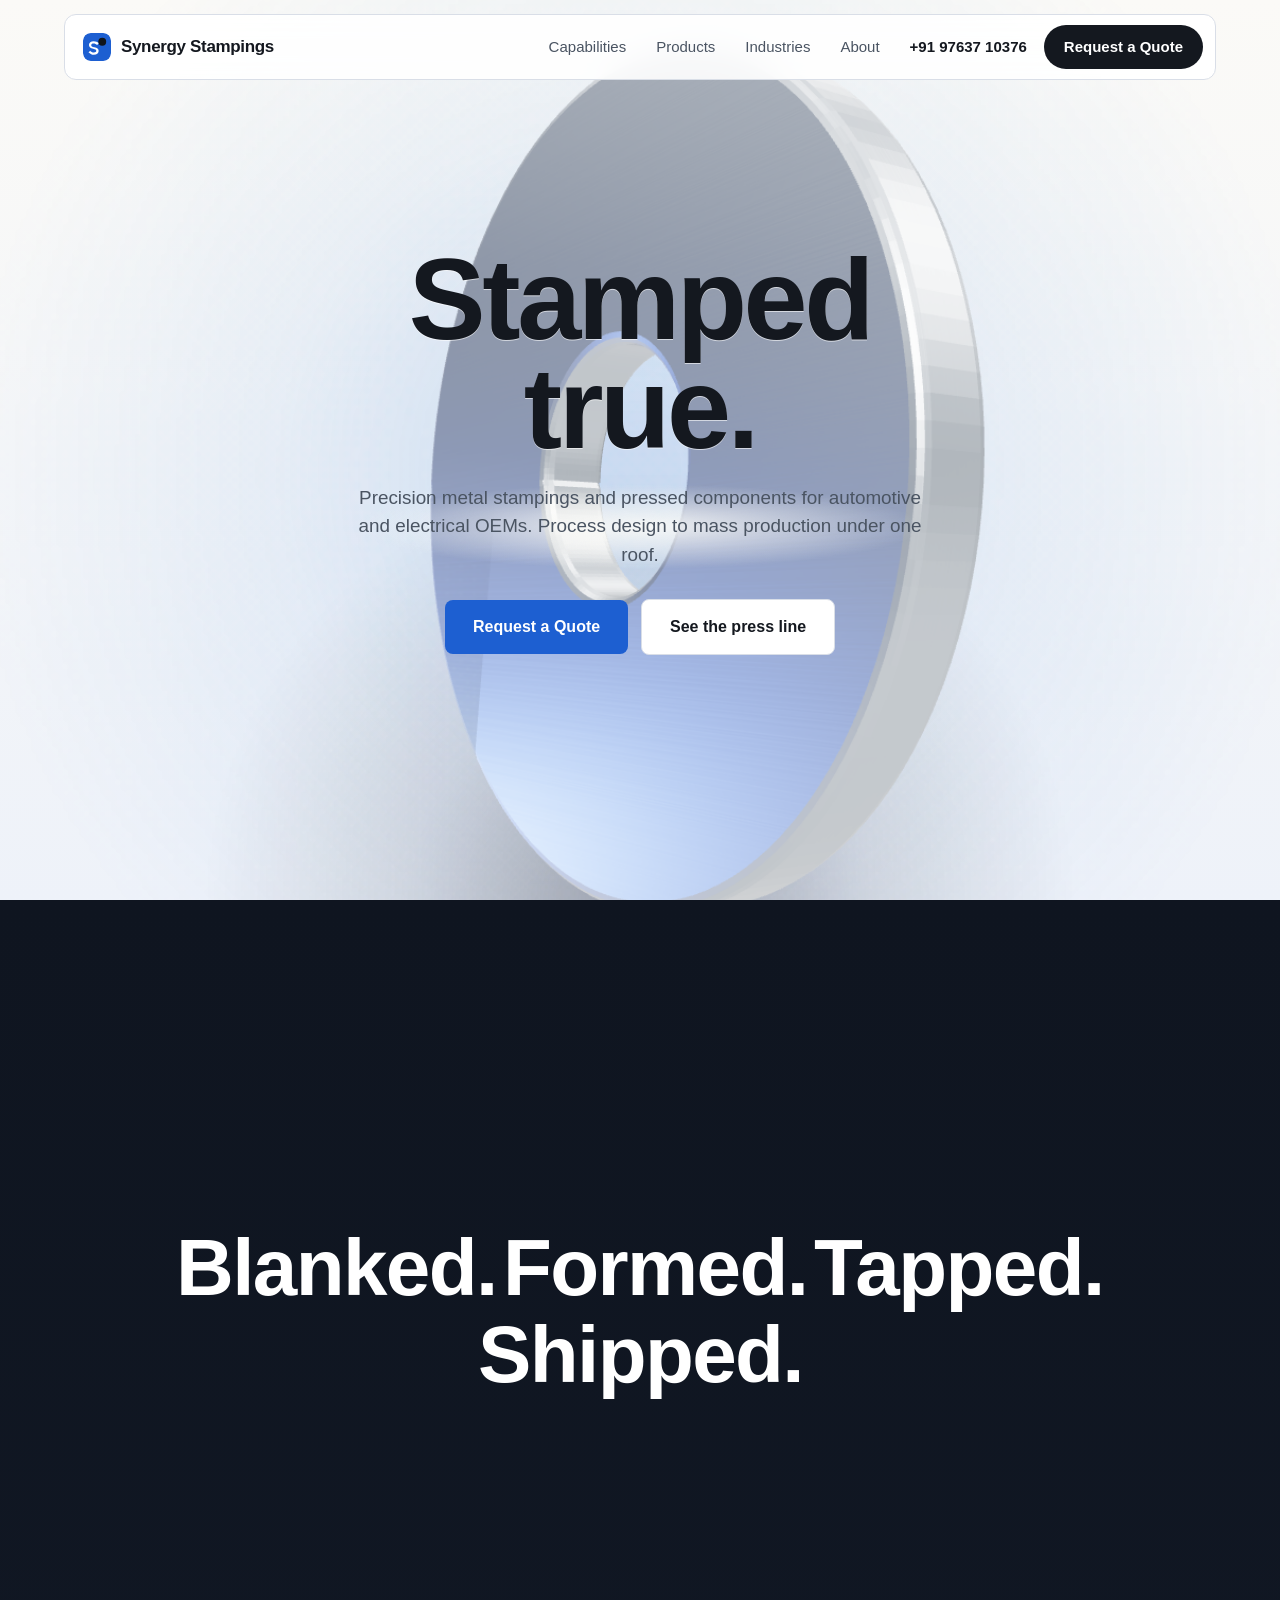
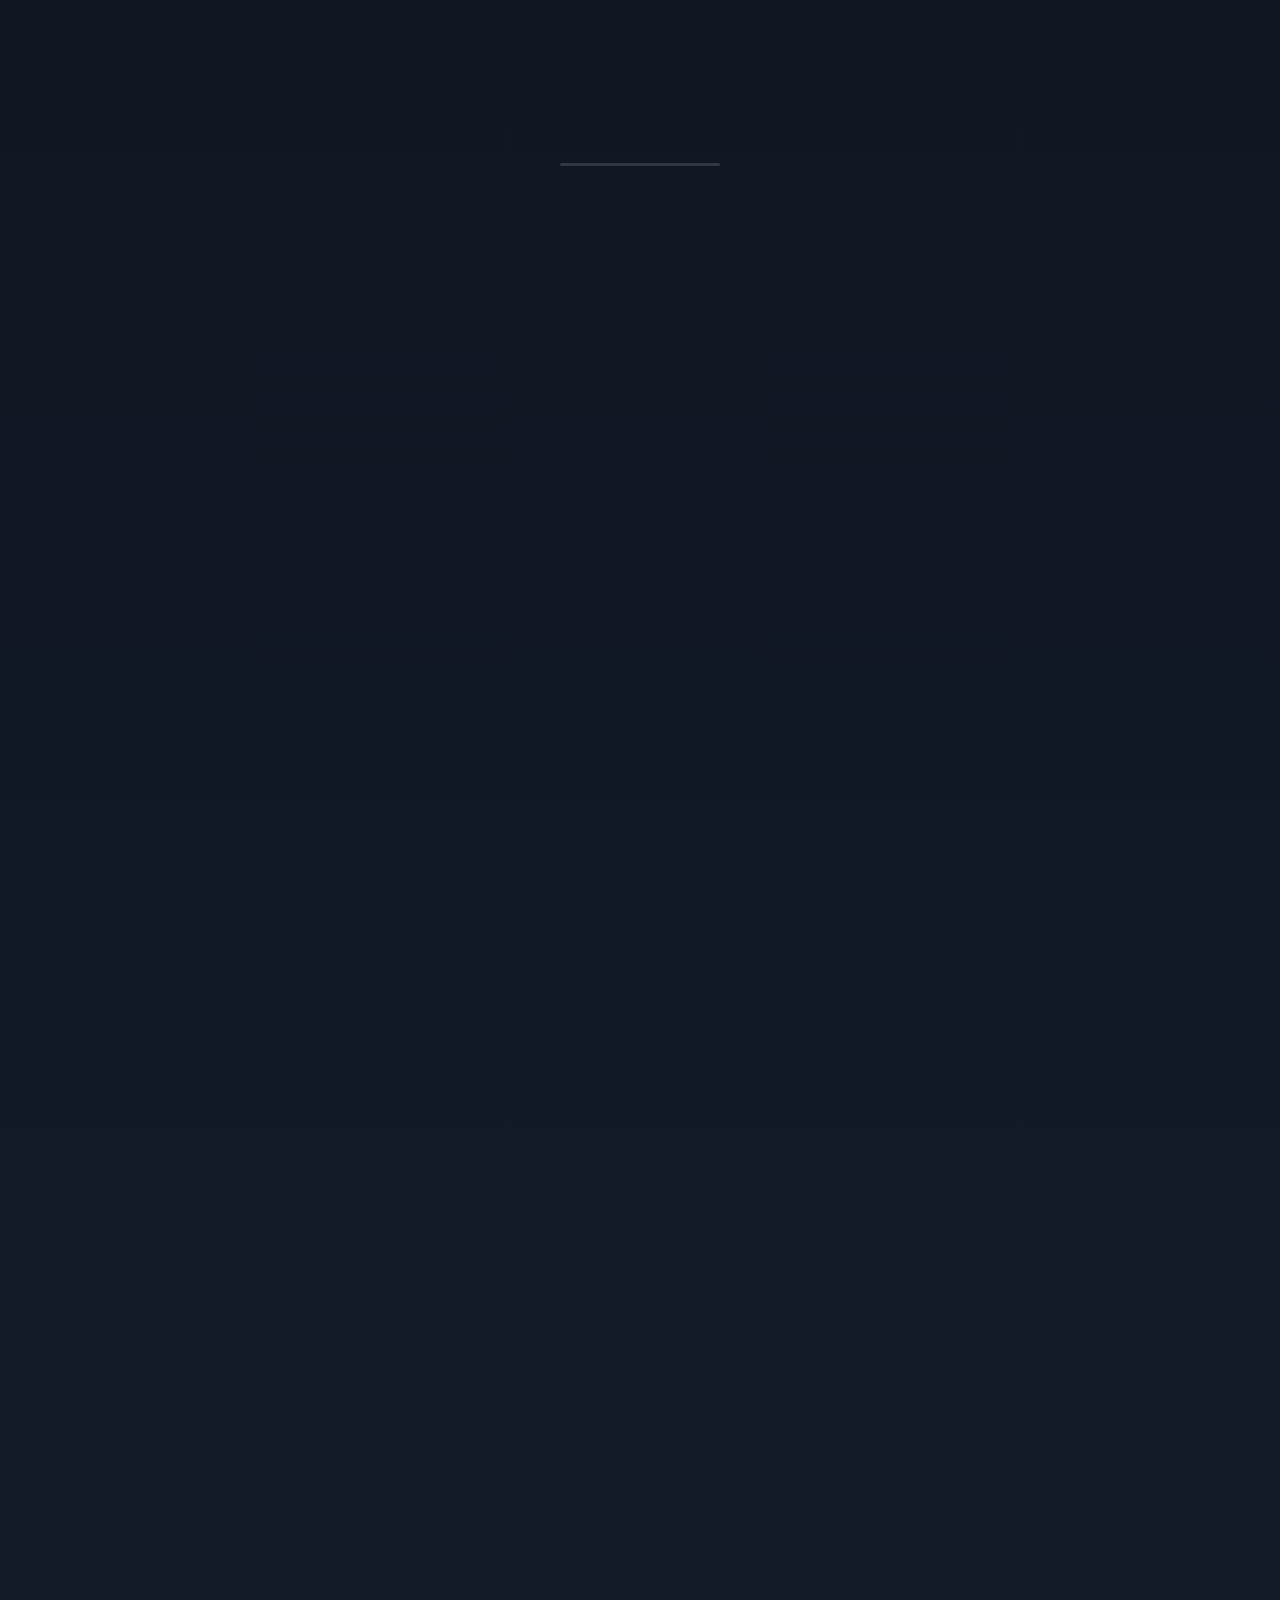
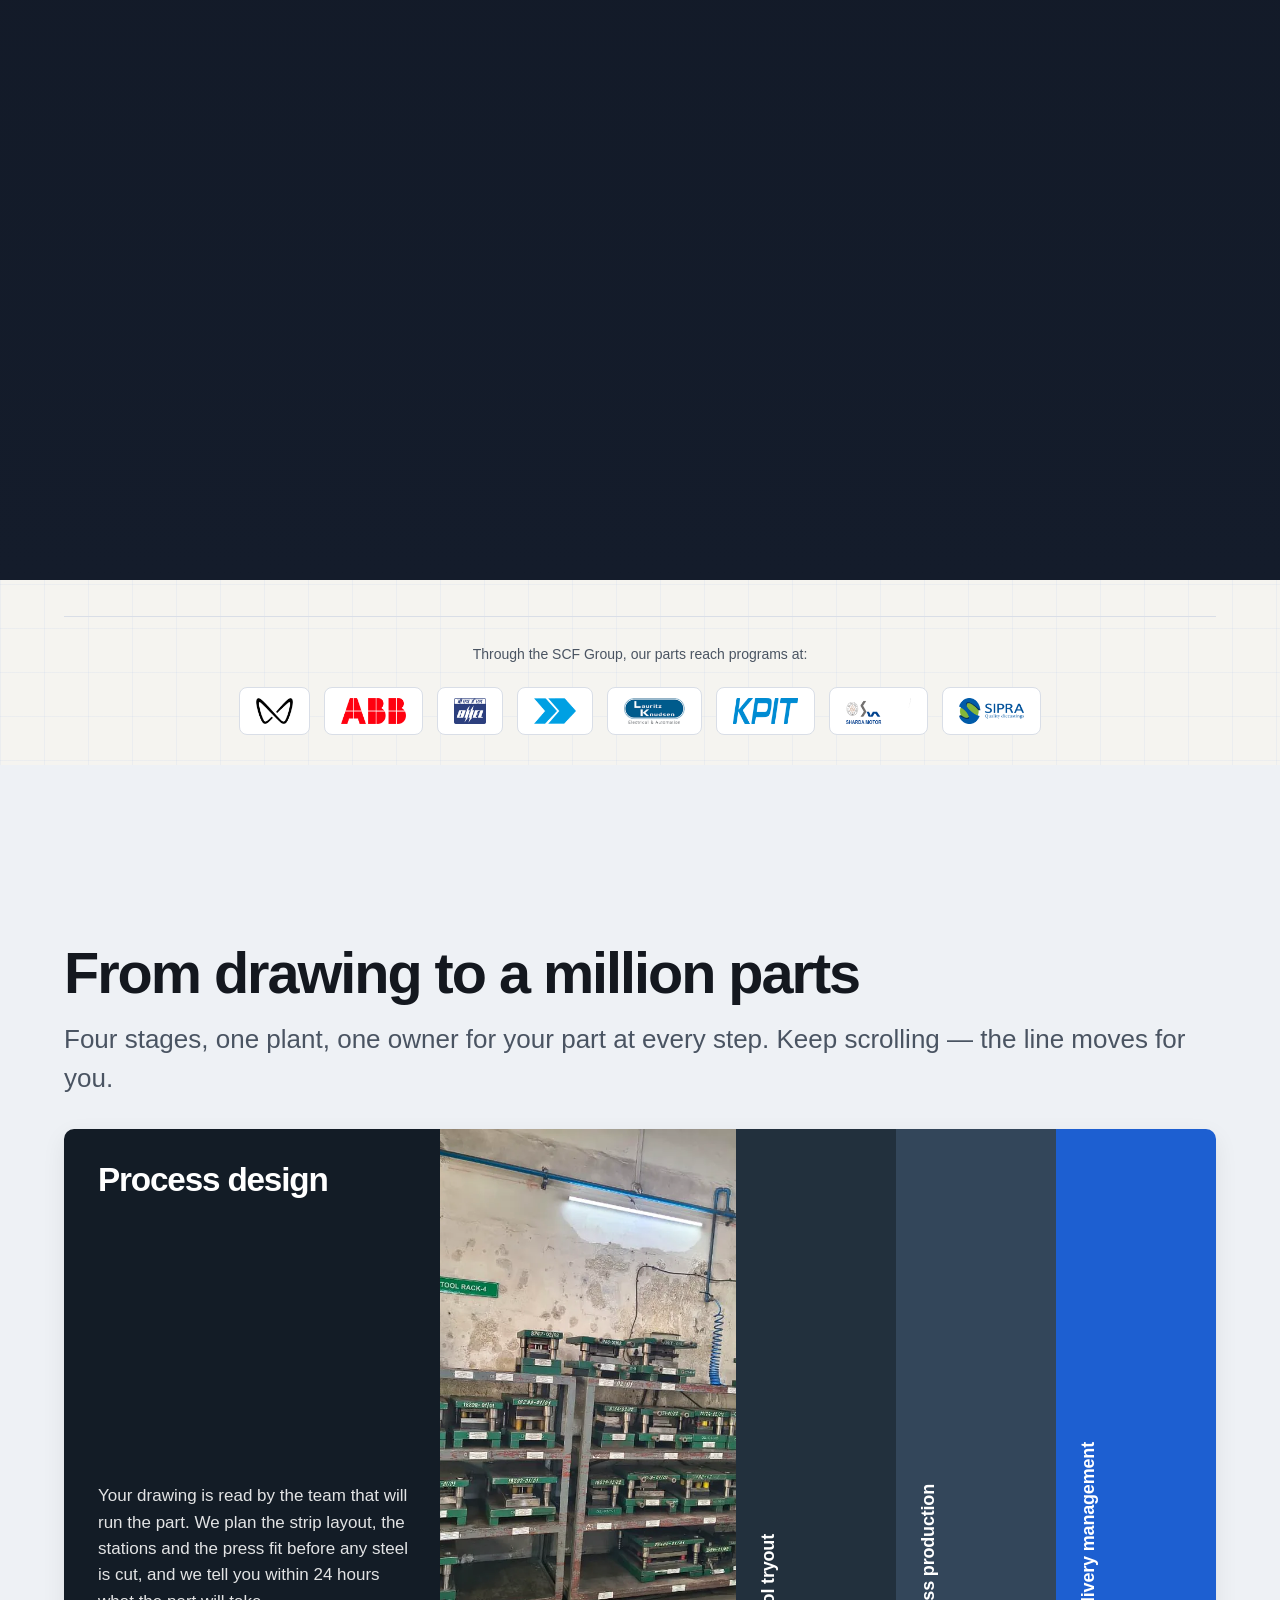
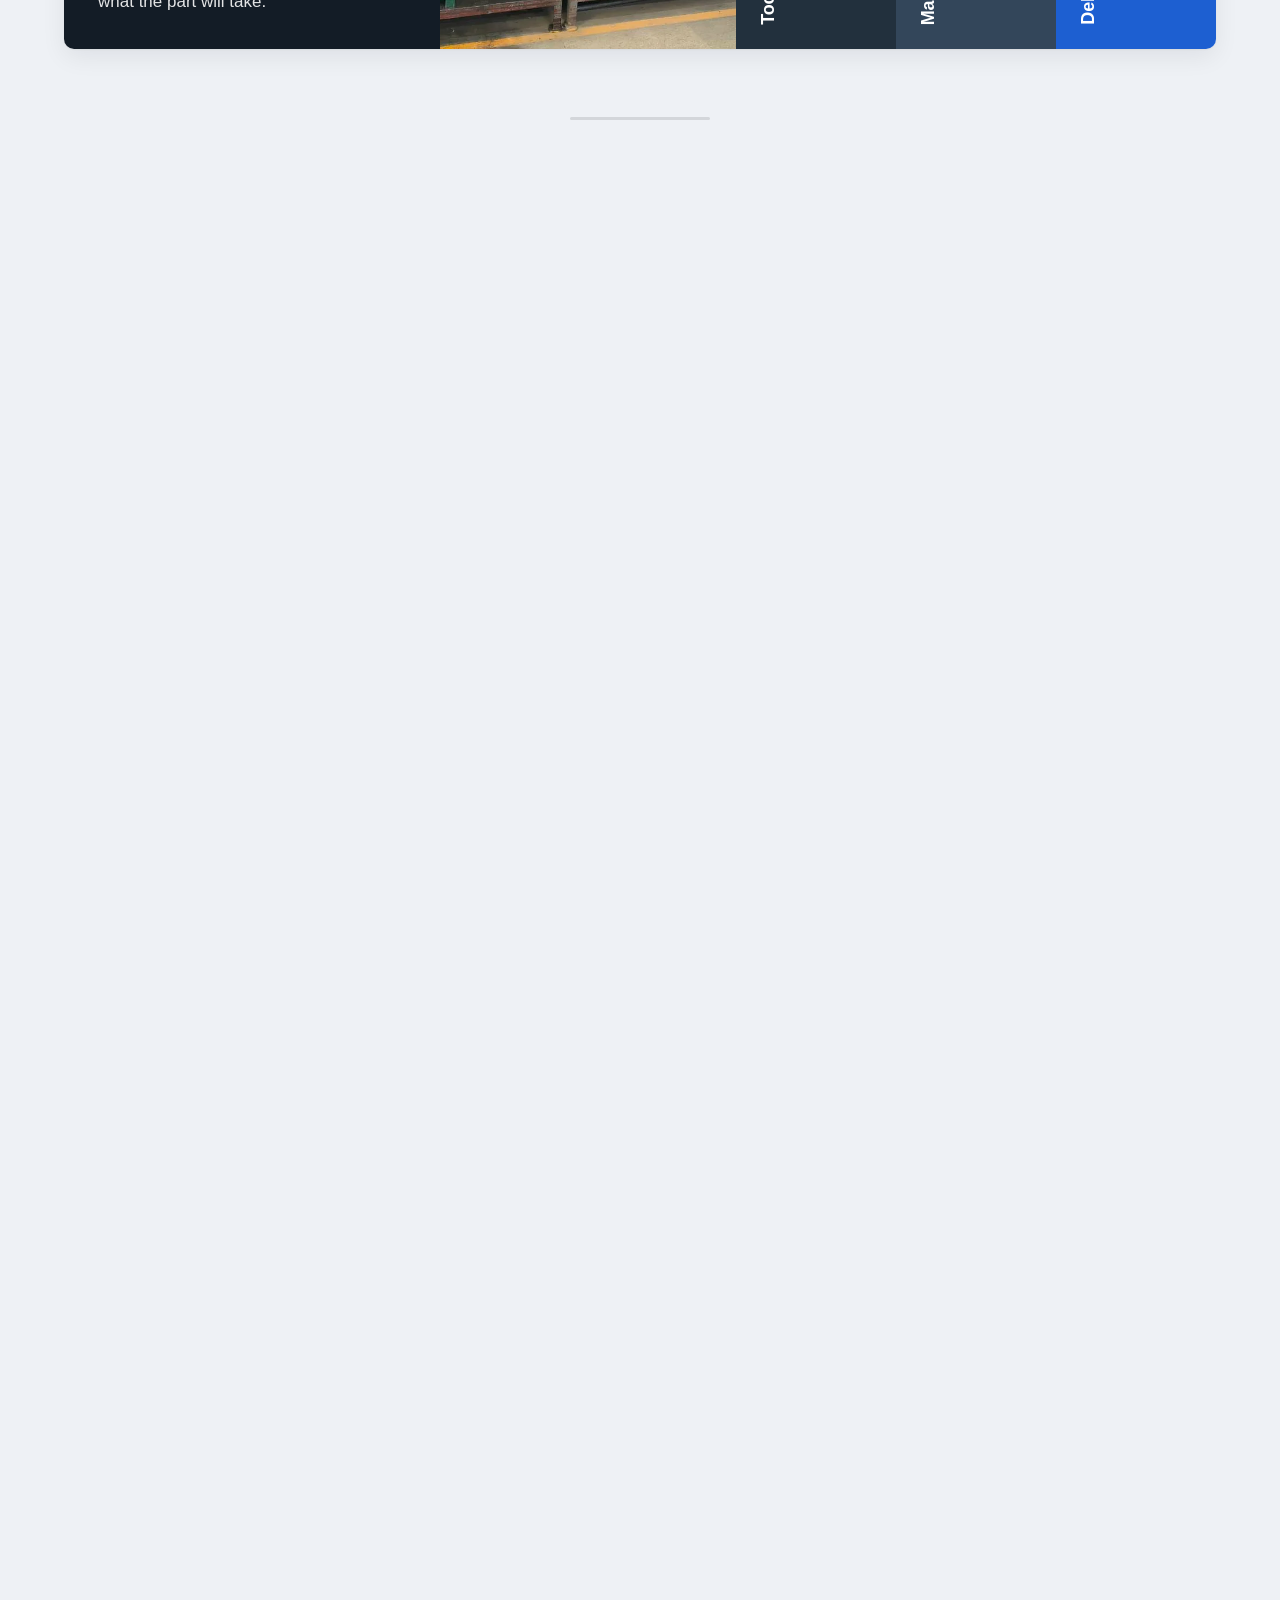
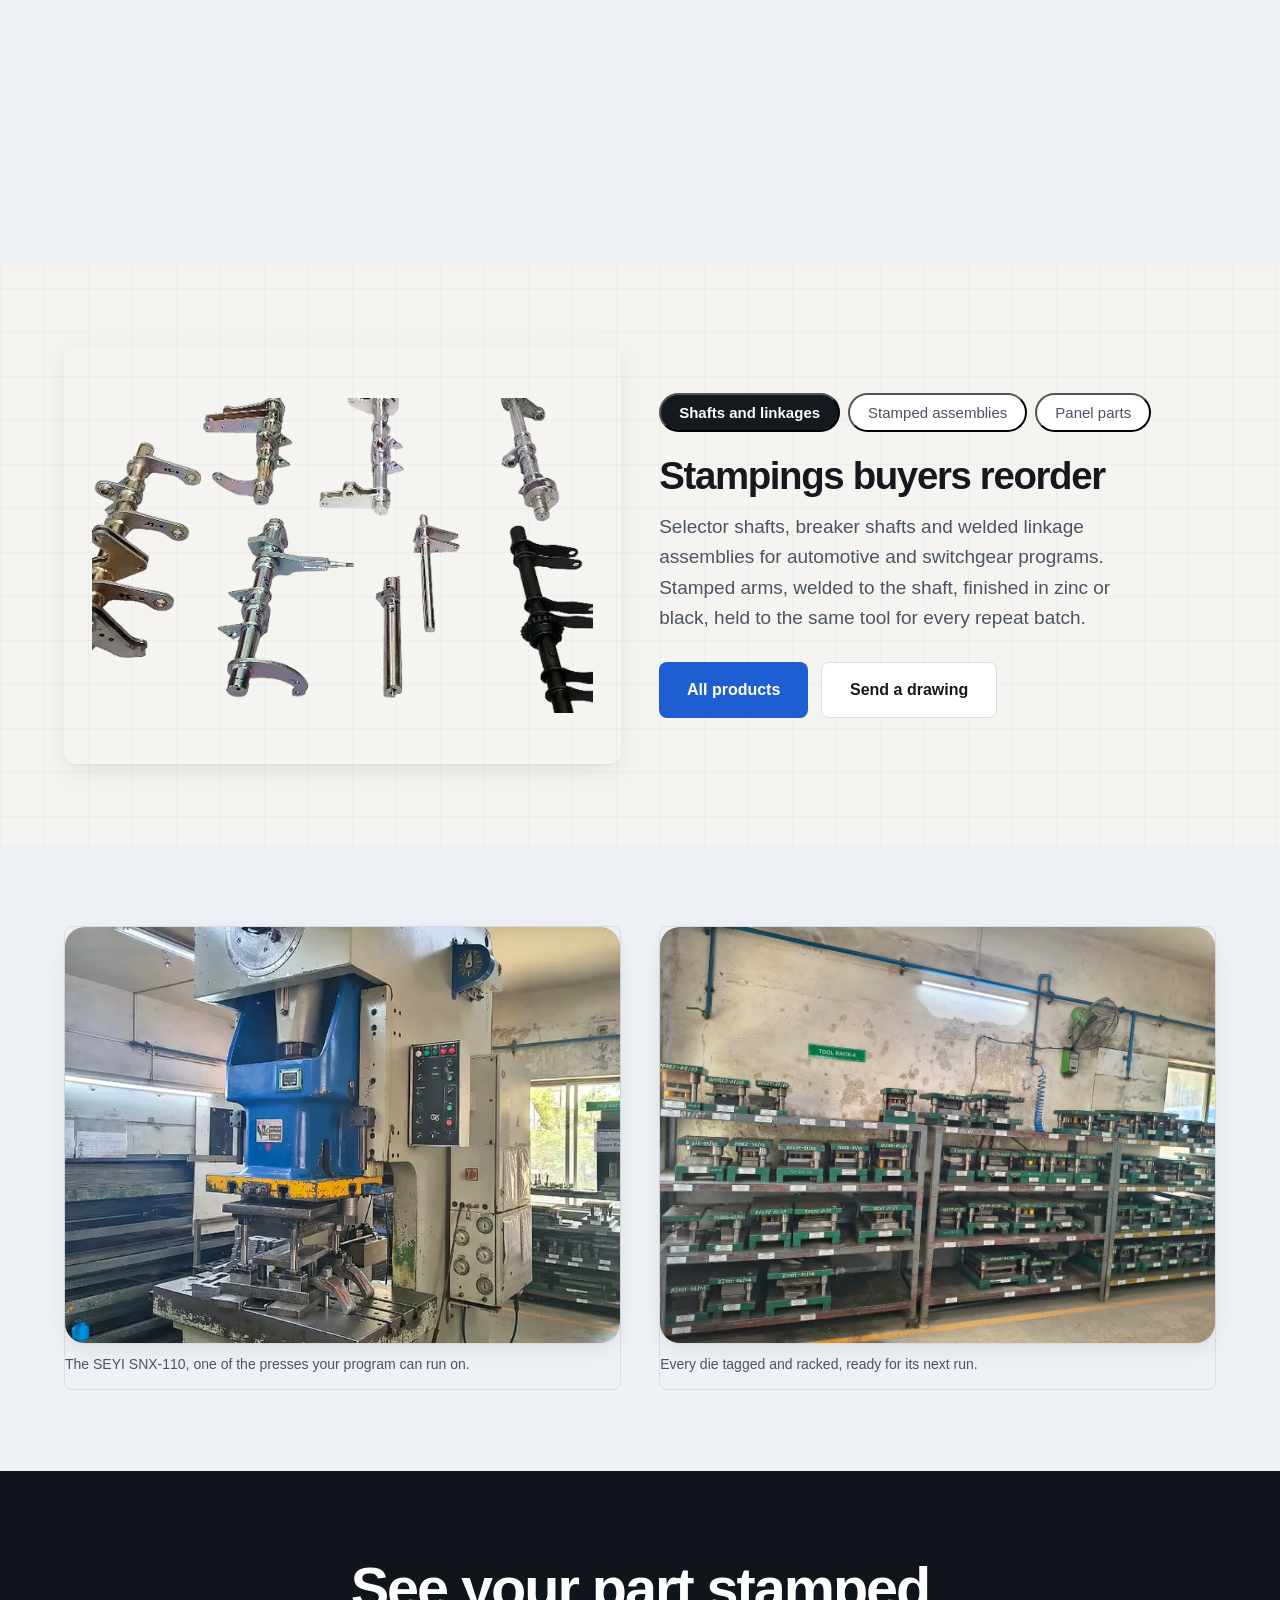
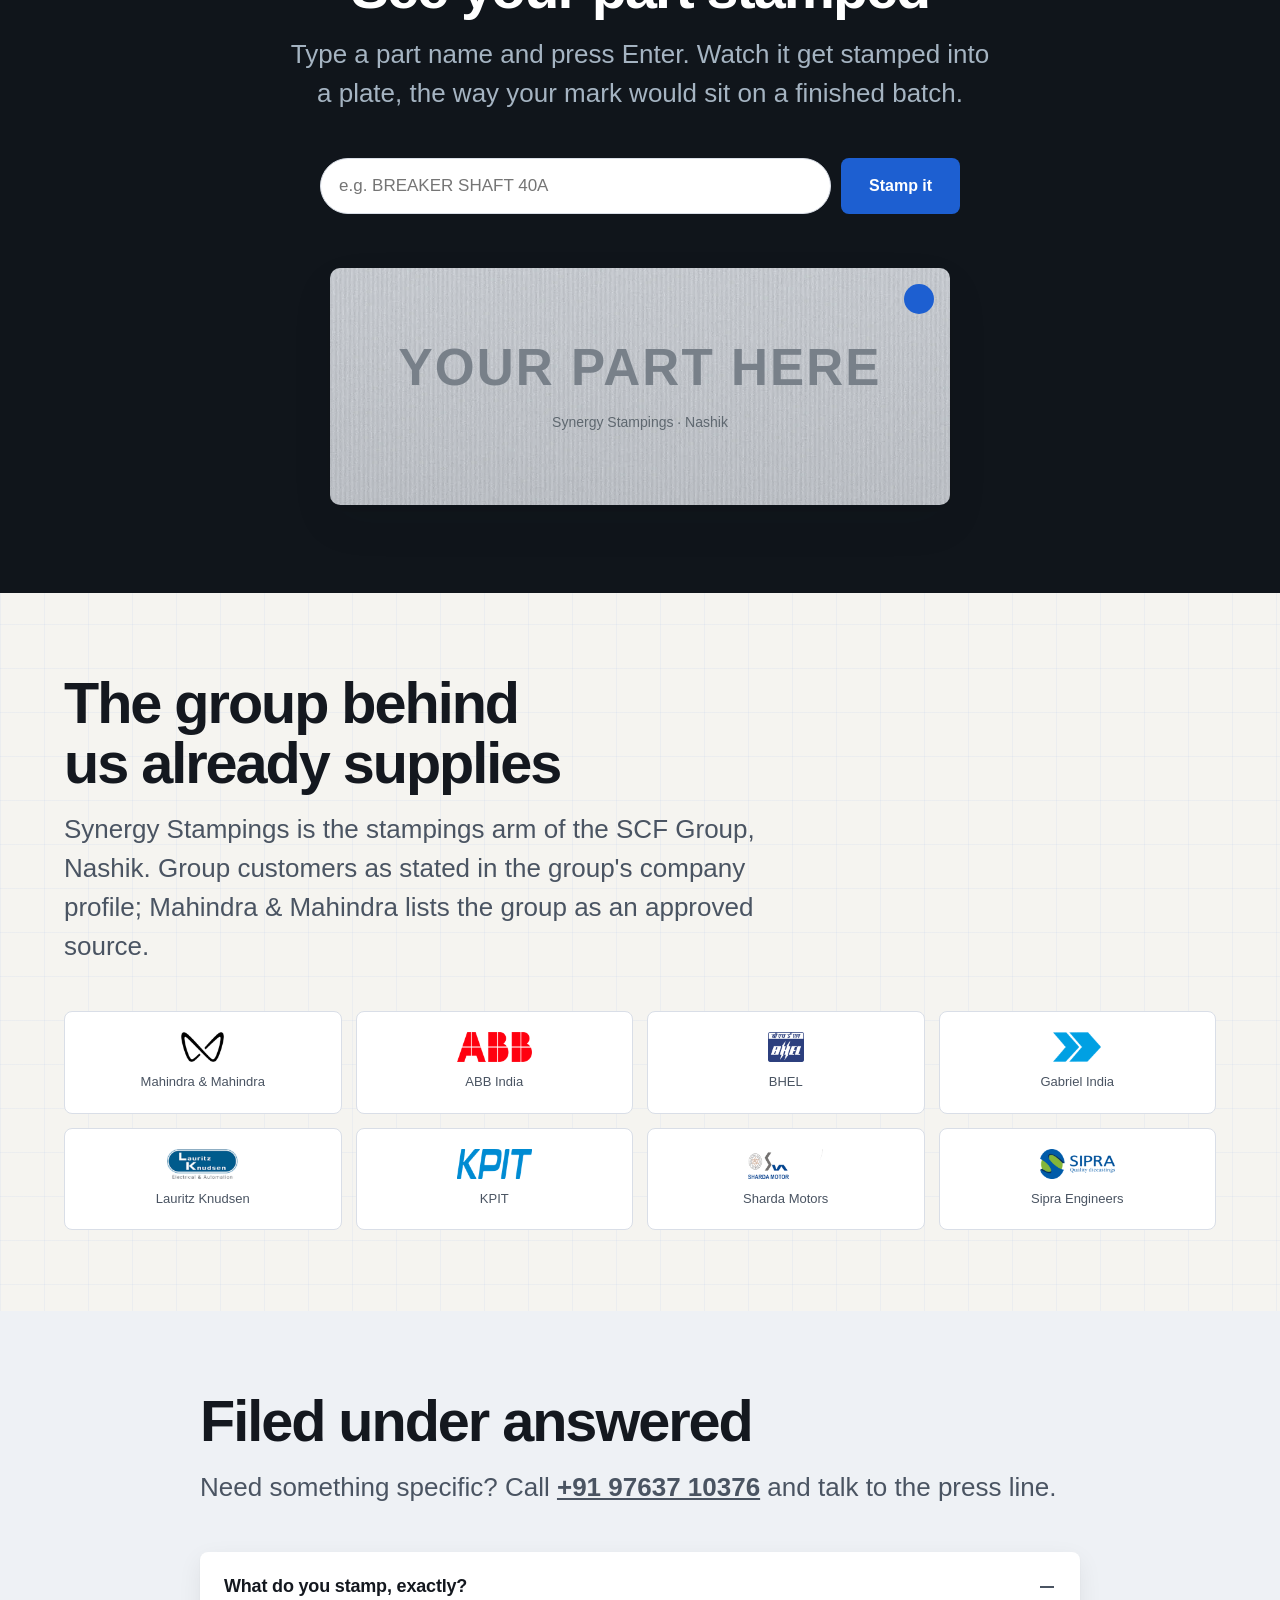
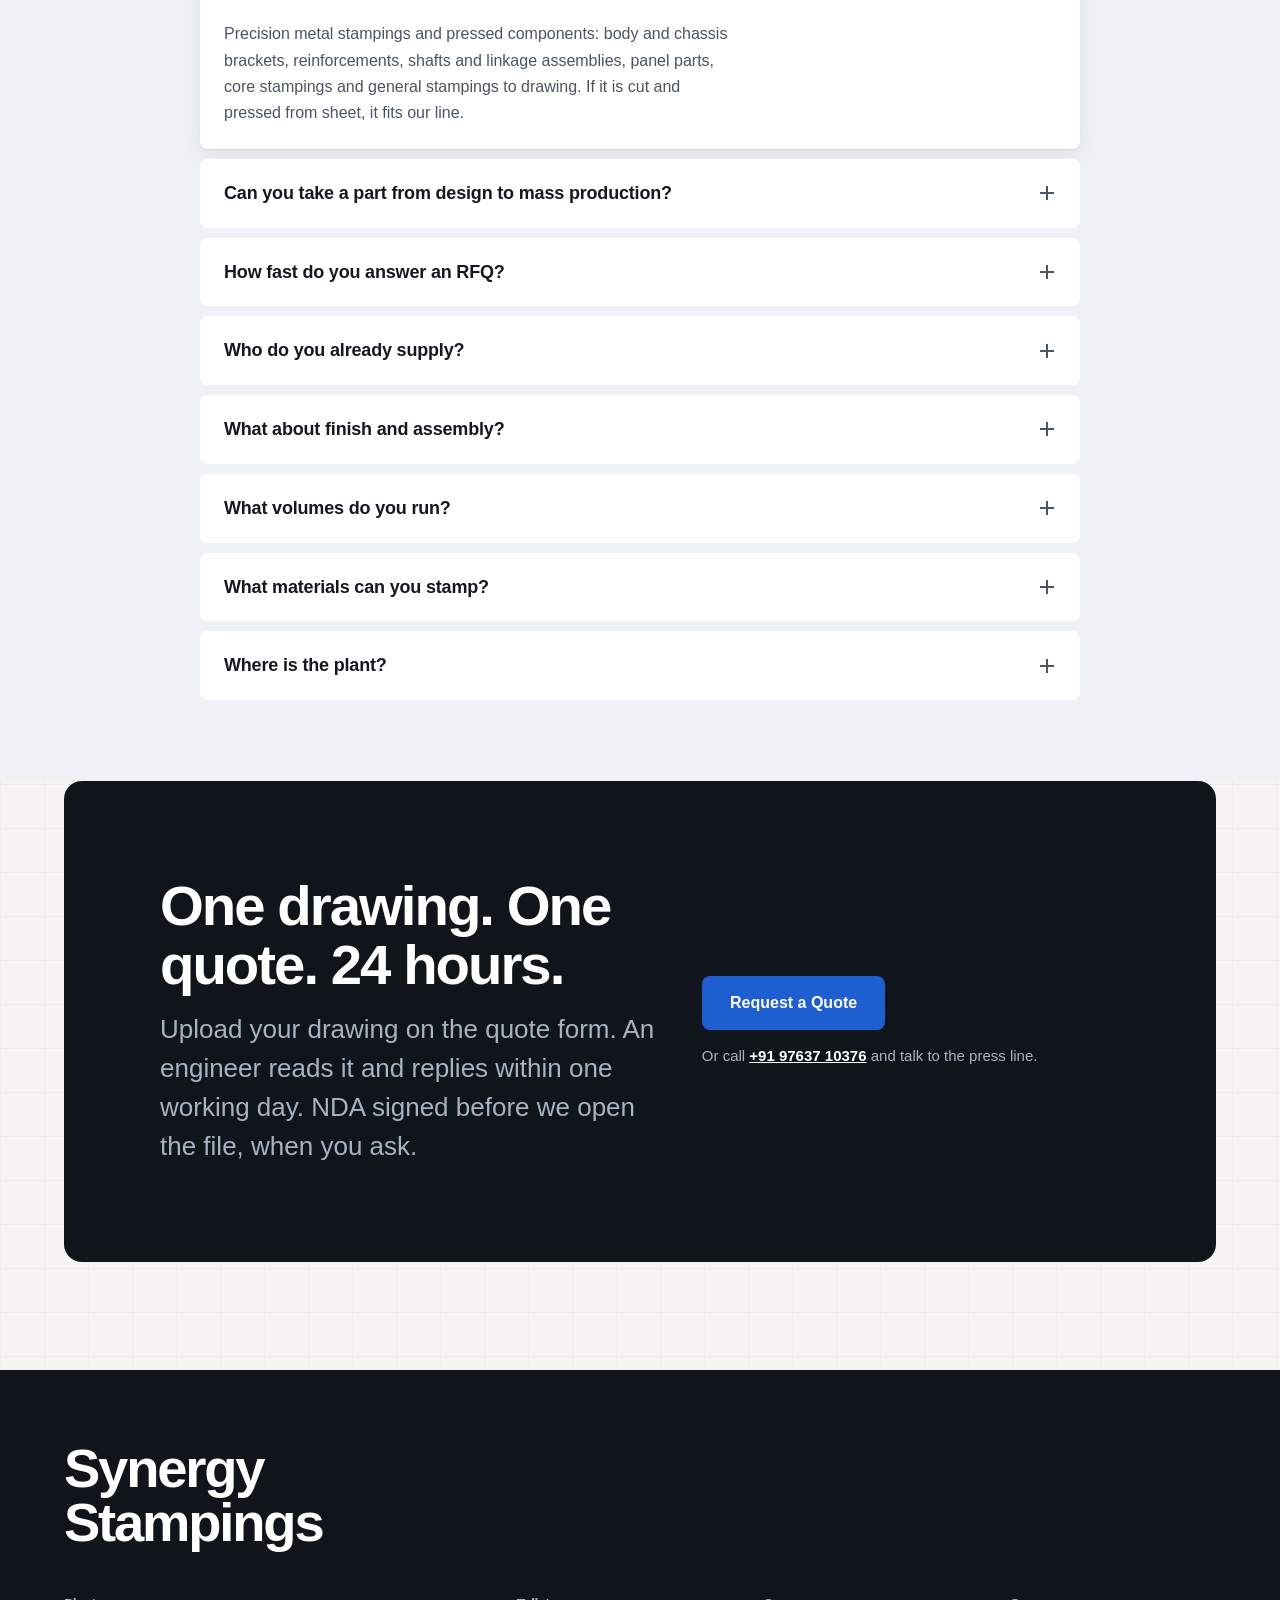
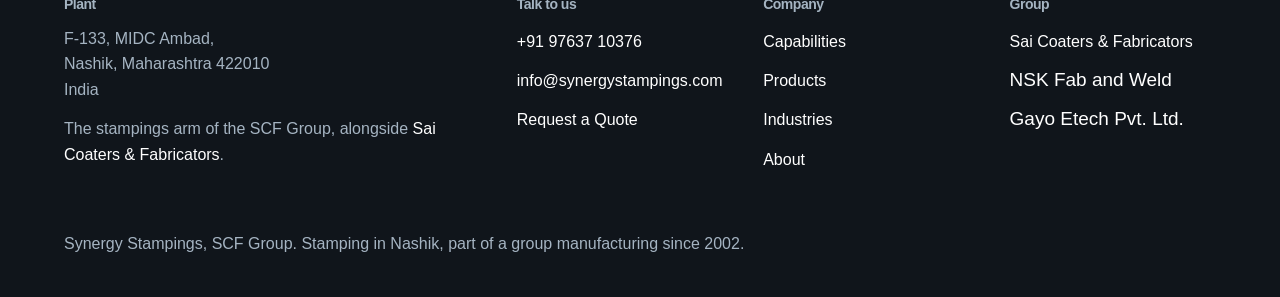
==== synergy-stampings/index.html @ 00c07b34 "Interaction layer: spring press on all touch targets, focus glow, inline validation, phone filter, f" ====
<!DOCTYPE html>
<html lang="en">
<head>
<meta charset="UTF-8">
<meta name="viewport" content="width=device-width, initial-scale=1.0">
<title>Synergy Stampings | Precision Stampings, Nashik</title>
<meta name="description" content="Precision metal stampings and pressed components from MIDC Ambad, Nashik for automotive and electrical OEMs. Part of the SCF Group. Quotes in 24 hours.">
<link rel="canonical" href="https://site.xseven.us/synergy-stampings/">
<meta property="og:type" content="website">
<meta property="og:title" content="Synergy Stampings | Precision Stampings, Nashik">
<meta property="og:description" content="Precision stampings and pressed components from MIDC Ambad, Nashik. Process design to mass production under one roof. Part of the SCF Group.">
<meta property="og:image" content="assets/img/breaker-shaft-range.webp?v=1792076438">
<meta name="twitter:card" content="summary_large_image">
<meta name="twitter:title" content="Synergy Stampings | Precision Stampings, Nashik">
<meta name="twitter:description" content="Precision metal stampings from Nashik for automotive and electrical OEMs. Quotes in 24 hours.">
<meta name="twitter:image" content="assets/img/breaker-shaft-range.webp?v=1792076438">
<link rel="icon" type="image/svg+xml" href="favicon.svg">
<link rel="preconnect" href="https://api.fontshare.com">
<link rel="preconnect" href="https://cdn.fontshare.com" crossorigin>
<link href="https://api.fontshare.com/v2/css?f[]=switzer@400,500,600,700&display=swap" rel="stylesheet">
<link rel="stylesheet" href="assets/site.css?v=1792088818">
<script type="application/ld+json">
{
  "@context": "https://schema.org",
  "@graph": [
    {
      "@type": "Organization",
      "@id": "https://site.xseven.us/synergy-stampings/#org",
      "name": "Synergy Stampings",
      "url": "https://site.xseven.us/synergy-stampings/",
      "logo": "https://site.xseven.us/synergy-stampings/favicon.svg",
      "description": "Precision metal stampings and pressed components manufacturer in MIDC Ambad, Nashik, serving automotive and electrical OEMs. Part of the SCF Group, manufacturing in Nashik since 2002.",
      "email": "info@synergystampings.com",
      "telephone": "+91-97637-10376",
      "address": {
        "@type": "PostalAddress",
        "streetAddress": "F-133, MIDC Ambad",
        "addressLocality": "Nashik",
        "addressRegion": "Maharashtra",
        "postalCode": "422010",
        "addressCountry": "IN"
      },
      "parentOrganization": { "@type": "Organization", "name": "SCF Group" },
      "sameAs": [ "https://www.synergystampings.co.in/", "https://site.xseven.us/sai-coaters/" ]
    },
    {
      "@type": "LocalBusiness",
      "@id": "https://site.xseven.us/synergy-stampings/#plant",
      "name": "Synergy Stampings",
      "image": "https://site.xseven.us/synergy-stampings/assets/img/press-seyi-110.webp?v=1792076438",
      "telephone": "+91-97637-10376",
      "email": "info@synergystampings.com",
      "address": { "@type": "PostalAddress", "streetAddress": "F-133, MIDC Ambad", "addressLocality": "Nashik", "addressRegion": "Maharashtra", "postalCode": "422010", "addressCountry": "IN" },
      "parentOrganization": { "@id": "https://site.xseven.us/synergy-stampings/#org" },
      "priceRange": "B2B"
    },
    {
      "@type": "WebSite",
      "url": "https://site.xseven.us/synergy-stampings/",
      "name": "Synergy Stampings",
      "publisher": { "@id": "https://site.xseven.us/synergy-stampings/#org" }
    }
  ]
}
</script>
<script type="application/ld+json">
{
  "@context": "https://schema.org",
  "@type": "FAQPage",
  "mainEntity": [
    { "@type": "Question", "name": "What do you stamp, exactly?", "acceptedAnswer": { "@type": "Answer", "text": "Precision metal stampings and pressed components: body and chassis brackets, reinforcements, shafts and linkage assemblies, panel parts, core stampings and general stampings to drawing." } },
    { "@type": "Question", "name": "Can you take a part from design to mass production?", "acceptedAnswer": { "@type": "Answer", "text": "Yes. Process design, tool tryout, mass production and delivery management all run in one plant at F-133, MIDC Ambad, Nashik, with tooling built in the group tool room." } },
    { "@type": "Question", "name": "How fast do you answer an RFQ?", "acceptedAnswer": { "@type": "Answer", "text": "Within 24 hours of your drawing. Send STEP, DXF, DWG or PDF through the quote form. NDA signed before the file is opened when requested." } },
    { "@type": "Question", "name": "Who do you already supply?", "acceptedAnswer": { "@type": "Answer", "text": "Through the SCF Group, parts reach automotive and electrical OEM programs. The group is an approved source for Mahindra & Mahindra and supplies ABB India, BHEL, Gabriel India, Lauritz Knudsen, KPIT, Sharda Motors and Sipra Engineers." } },
    { "@type": "Question", "name": "What about finish and assembly?", "acceptedAnswer": { "@type": "Answer", "text": "Welding, plating coordination and powder coating are handled inside the group, so a stamped part can arrive finished and assembled." } },
    { "@type": "Question", "name": "What volumes do you run?", "acceptedAnswer": { "@type": "Answer", "text": "Prototype, pilot and volume runs all go through the same tool room. The group grew from Rs 21.50 Cr to Rs 52.26 Cr in four years on repeat OEM orders." } },
    { "@type": "Question", "name": "What materials can you stamp?", "acceptedAnswer": { "@type": "Answer", "text": "Sheet metal programs: CRCA, mild steel, stainless and coated steels in the thicknesses our 40 to 300 tonne presses handle." } },
    { "@type": "Question", "name": "Where is the plant?", "acceptedAnswer": { "@type": "Answer", "text": "F-133, MIDC Ambad, Nashik, Maharashtra 422010. Call +91 97637 10376 to schedule a plant visit." } }
  ]
}
</script>
</head>
<body>
<a class="skip" href="#main">Skip to content</a>

<header class="site-head">
  <a class="wordmark" href="index.html" aria-label="Synergy Stampings home">
    <svg class="mark" viewBox="0 0 32 32" aria-hidden="true"><rect width="32" height="32" rx="8" fill="#1D5FD1"/><circle cx="22" cy="10" r="4.5" fill="#10151B"/><path d="M7 22.5c1.3 1.5 3.2 2.3 5.4 2.3 3.3 0 5.5-1.8 5.5-4.3 0-2.3-1.7-3.5-4.9-4.2-2.6-.6-3.6-1.2-3.6-2.4 0-1.1 1-1.9 2.6-1.9 1.7 0 3.1.7 4.2 1.8l1.7-2.2c-1.4-1.4-3.4-2.2-5.8-2.2-3.1 0-5.3 1.8-5.3 4.3 0 2.4 1.8 3.5 4.9 4.2 2.5.6 3.5 1.2 3.5 2.4 0 1.1-1 1.9-2.7 1.9-1.8 0-3.3-.7-4.4-2l-1.9 2.3z" fill="#FFFFFF"/></svg>
    Synergy Stampings
  </a>
  <button class="menu-toggle" aria-expanded="false" aria-controls="nav">Menu</button>
  <nav class="site-nav" id="nav" aria-label="Main">
    <a href="capabilities.html">Capabilities</a>
    <a href="products.html">Products</a>
    <a href="industries.html">Industries</a>
    <a href="about.html">About</a>
    <a href="tel:+919763710376" class="head-phone">+91 97637 10376</a>
    <a class="action" href="quote.html">Request a Quote</a>
  </nav>
</header>

<main id="main">

<!-- HERO -->
<section class="hero-cine hero-cine-light">
    <div class="hero-3d" id="hero3d"><img class="fallback" src="assets/img/breaker-shaft-range.webp?v=1792076438" alt="Welded breaker shaft assemblies in zinc and black finishes, stamped by Synergy Stampings"></div>
    <p class="kicker rise">Synergy Stampings &middot; SCF Group &middot; Nashik</p>
    <div class="hero-copy">
      <h1 class="hero-title">Stamped<br>true.</h1>
      <p class="hero-sub">Precision metal stampings and pressed components for automotive and electrical OEMs. Process design to mass production under one roof.</p>
      <div class="hero-actions">
        <a class="btn" href="quote.html">Request a Quote</a>
        <a class="btn secondary" href="capabilities.html">See the press line</a>
      </div>
    </div>
    <div class="hero-meta">
      <span>SCF Group, since 2002</span>
      <span>&#8377;52.26 Cr group</span>
      <span>Presses 40 to 300 T</span>
      <span>M&amp;M approved</span>
    </div>
  </section>
<section class="scene scene-light" data-scene>
  <div class="scene-stage">
    <div class="scene-words"><span class="w" data-word>Blanked.</span><span class="w" data-word>Formed.</span><span class="w" data-word>Tapped.</span><span class="w accent" data-word>Shipped.</span></div>
    <p class="scene-sub">One line. First article approved, then batch after batch.</p>
    <div class="scene-progress"><i></i></div>
  </div>
</section>

<section class="hero" style="padding-top:0;">
  <div class="proof-bar" style="margin-top: clamp(20px, 4vh, 40px);">
    <p class="note">Through the SCF Group, our parts reach programs at:</p>
    <div class="logo-strip" aria-label="OEMs and Tier-1 companies the SCF Group supplies">
        <img src="assets/logos/mahindra.png" alt="Mahindra & Mahindra logo" loading="lazy" height="30">
        <img src="assets/logos/abb.png" alt="ABB India logo" loading="lazy" height="30">
        <img src="assets/logos/bhel.png" alt="BHEL logo" loading="lazy" height="30">
        <img src="assets/logos/gabriel.png" alt="Gabriel India logo" loading="lazy" height="30">
        <img src="assets/logos/lauritzknudsen.png" alt="Lauritz Knudsen logo" loading="lazy" height="30">
        <img src="assets/logos/kpit.png" alt="KPIT logo" loading="lazy" height="30">
        <img src="assets/logos/shardamotors.png" alt="Sharda Motors logo" loading="lazy" height="30">
        <img src="assets/logos/sipra.png" alt="Sipra Engineers logo" loading="lazy" height="30">
      </div>
  </div>
</section>

<!-- HOW IT WORKS -->
<section class="section tint autoscroll" aria-labelledby="proc-h" data-scene data-autoscroll>
  <div class="auto-stage">
  <div class="section-head">
    <h2 id="proc-h">From drawing to a million parts</h2>
    <p>Four stages, one plant, one owner for your part at every step. Keep scrolling — the line moves for you.</p>
  </div>
  <div class="stages rise">
    <button class="stage s1" aria-expanded="true">
      <span class="s-vert">Process design</span>
      <span class="s-body">
        <h3>Process design</h3>
        <p>Your drawing is read by the team that will run the part. We plan the strip layout, the stations and the press fit before any steel is cut, and we tell you within 24 hours what the part will take.</p>
        <img src="assets/img/tool-room-rack.webp?v=1792076438" alt="Press tools racked in the tool room" loading="lazy">
      </span>
    </button>
    <button class="stage s2" aria-expanded="false">
      <span class="s-vert">Tool tryout</span>
      <span class="s-body">
        <h3>Tool tryout</h3>
        <p>The die is built and tried in-house. First articles are measured against your drawing, and the tool is corrected on our own floor until the part is right.</p>
        <img src="assets/img/press-50t.webp?v=1792076438" alt="50 tonne press used for tool tryout" loading="lazy">
      </span>
    </button>
    <button class="stage s3" aria-expanded="false">
      <span class="s-vert">Mass production</span>
      <span class="s-body">
        <h3>Mass production</h3>
        <p>Approved tools move to the press line for volume runs. The same tool, the same settings and the same checks hold every batch to the first article.</p>
        <img src="assets/img/press-seyi-110.webp?v=1792076438" alt="SEYI SNX-110 press in volume production" loading="lazy">
      </span>
    </button>
    <button class="stage s4" aria-expanded="false">
      <span class="s-vert">Delivery management</span>
      <span class="s-body">
        <h3>Delivery management</h3>
        <p>Batches are packed, documented and dispatched against your schedule. On-time delivery is a stated group quality objective, reviewed monthly.</p>
        <img src="assets/img/shock-absorber-tubes.webp?v=1792076438" alt="Finished stamped and plated parts lined up for packing" loading="lazy">
      </span>
    </button>
  </div>
  <div class="scene-progress" aria-hidden="true"><i></i></div>
  </div>
</section>

<!-- SHOWCASE -->
<section class="section" aria-labelledby="show-h">
  <div class="showcase">
    <div class="media-card rise">
      <div data-panel="shafts">
        <img class="cutout" src="assets/img/selector-shafts.webp?v=1792076438" alt="Selector shaft and linkage assemblies stamped and welded by Synergy Stampings" width="753" height="607" loading="lazy">
      </div>
      <div data-panel="stampings" hidden>
        <img class="cutout" src="assets/img/mounting-plate-assembly.webp?v=1792076438" alt="Stamped mounting plate assembly with spring-loaded slide" width="874" height="595" loading="lazy">
      </div>
      <div data-panel="panels" hidden>
        <img class="cutout" src="assets/img/panel-assembly-plate.webp?v=1792076438" alt="Pressed plate for an electrical panel assembly" width="874" height="575" loading="lazy">
      </div>
    </div>
    <div class="rise">
      <div class="tabs" role="tablist" aria-label="Product families">
        <button class="tab" role="tab" data-tab="shafts" aria-selected="true">Shafts and linkages</button>
        <button class="tab" role="tab" data-tab="stampings" aria-selected="false">Stamped assemblies</button>
        <button class="tab" role="tab" data-tab="panels" aria-selected="false">Panel parts</button>
      </div>
      <h2 class="showcase-title" id="show-h">Stampings buyers reorder</h2>
      <div data-panel="shafts">
        <p class="showcase-desc">Selector shafts, breaker shafts and welded linkage assemblies for automotive and switchgear programs. Stamped arms, welded to the shaft, finished in zinc or black, held to the same tool for every repeat batch.</p>
      </div>
      <div data-panel="stampings" hidden>
        <p class="showcase-desc">Mounting plates, brackets and spring-loaded assemblies stamped and fitted in-house. Punching, bending and hardware fitting happen in one plant, so the assembly arrives complete.</p>
      </div>
      <div data-panel="panels" hidden>
        <p class="showcase-desc">Pressed plates and components for electrical panel assemblies. Clean profiles, consistent hole patterns and batches that match the approved first article.</p>
      </div>
      <div class="showcase-cta">
        <a class="btn" href="products.html">All products</a>
        <a class="btn secondary" href="quote.html">Send a drawing</a>
      </div>
    </div>
  </div>
</section>

<!-- PLANT PHOTOS -->
<section class="section tint" aria-label="Inside the plant">
  <div class="showcase" style="align-items:start;">
    <figure class="fig rise" style="margin:0;">
      <img src="assets/img/press-seyi-110.webp?v=1792076438" alt="SEYI SNX-110 press on the Synergy Stampings floor" loading="lazy" style="width:100%; border-radius:20px; box-shadow: var(--shadow);">
      <figcaption>The SEYI SNX-110, one of the presses your program can run on.</figcaption>
    </figure>
    <figure class="fig rise" style="margin:0;">
      <img src="assets/img/tool-room-rack.webp?v=1792076438" alt="Tagged press tools on the tool room rack" loading="lazy" style="width:100%; border-radius:20px; box-shadow: var(--shadow);">
      <figcaption>Every die tagged and racked, ready for its next run.</figcaption>
    </figure>
  </div>
</section>

<!-- STAMP TOY: the live thing -->
<section class="section dark stamp-toy" aria-labelledby="toy-h">
  <div class="section-head">
    <h2 id="toy-h">See your part stamped</h2>
    <p>Type a part name and press Enter. Watch it get stamped into a plate, the way your mark would sit on a finished batch.</p>
  </div>
  <form data-stamp class="rise">
    <input type="text" name="partname" maxlength="26" placeholder="e.g. BREAKER SHAFT 40A" aria-label="Part name to stamp">
    <button class="btn" type="submit">Stamp it</button>
  </form>
  <div class="plate-wrap rise">
    <div class="plate" aria-live="polite">
      <div class="stamped" data-text="YOUR PART HERE">YOUR PART HERE</div>
      <div class="plate-meta">Synergy Stampings · Nashik</div>
    </div>
  </div>
</section>

<!-- PROOF -->
<section class="section" aria-labelledby="proof-h">
  <div class="section-head">
    <h2 id="proof-h">The group behind us already supplies</h2>
    <p>Synergy Stampings is the stampings arm of the SCF Group, Nashik. Group customers as stated in the group's company profile; Mahindra &amp; Mahindra lists the group as an approved source.</p>
  </div>
  <div class="proof-grid rise">
    <div class="proof-tile"><img src="assets/logos/mahindra.png" alt="Mahindra & Mahindra logo" loading="lazy"><span>Mahindra & Mahindra</span></div>
    <div class="proof-tile"><img src="assets/logos/abb.png" alt="ABB India logo" loading="lazy"><span>ABB India</span></div>
    <div class="proof-tile"><img src="assets/logos/bhel.png" alt="BHEL logo" loading="lazy"><span>BHEL</span></div>
    <div class="proof-tile"><img src="assets/logos/gabriel.png" alt="Gabriel India logo" loading="lazy"><span>Gabriel India</span></div>
    <div class="proof-tile"><img src="assets/logos/lauritzknudsen.png" alt="Lauritz Knudsen logo" loading="lazy"><span>Lauritz Knudsen</span></div>
    <div class="proof-tile"><img src="assets/logos/kpit.png" alt="KPIT logo" loading="lazy"><span>KPIT</span></div>
    <div class="proof-tile"><img src="assets/logos/shardamotors.png" alt="Sharda Motors logo" loading="lazy"><span>Sharda Motors</span></div>
    <div class="proof-tile"><img src="assets/logos/sipra.png" alt="Sipra Engineers logo" loading="lazy"><span>Sipra Engineers</span></div>
  </div>
</section>

<!-- FAQ -->
<section class="section tint" aria-labelledby="faq-h">
  <div class="section-head">
    <h2 id="faq-h">Filed under answered</h2>
    <p>Need something specific? Call <a href="tel:+919763710376" style="font-weight:600;">+91 97637 10376</a> and talk to the press line.</p>
  </div>
  <div class="faq-list">
    <details class="faq-card rise" open>
      <summary>What do you stamp, exactly?<span class="plus" aria-hidden="true"></span></summary>
      <p class="answer">Precision metal stampings and pressed components: body and chassis brackets, reinforcements, shafts and linkage assemblies, panel parts, core stampings and general stampings to drawing. If it is cut and pressed from sheet, it fits our line.</p>
    </details>
    <details class="faq-card rise">
      <summary>Can you take a part from design to mass production?<span class="plus" aria-hidden="true"></span></summary>
      <p class="answer">Yes. Our flow is process design, tool tryout, mass production and delivery management, all in one plant at F-133, MIDC Ambad, Nashik. Tooling is built with the group's in-house tool room, so tryout corrections happen on our floor, not over email.</p>
    </details>
    <details class="faq-card rise">
      <summary>How fast do you answer an RFQ?<span class="plus" aria-hidden="true"></span></summary>
      <p class="answer">Within 24 hours of your drawing. Send STEP, DXF, DWG or PDF through the quote form, and an engineer replies with a price or specific questions. Tick the NDA box and we sign before opening the file.</p>
    </details>
    <details class="faq-card rise">
      <summary>Who do you already supply?<span class="plus" aria-hidden="true"></span></summary>
      <p class="answer">Through the SCF Group, our parts reach automotive and electrical OEM programs. The group is an approved source for Mahindra &amp; Mahindra and supplies ABB India, BHEL, Gabriel India, Lauritz Knudsen, KPIT, Sharda Motors and Sipra Engineers.</p>
    </details>
    <details class="faq-card rise">
      <summary>What about finish and assembly?<span class="plus" aria-hidden="true"></span></summary>
      <p class="answer">Welding, plating coordination and powder coating are handled inside the group, so a stamped part can arrive finished and assembled, not as a bare blank you still have to manage.</p>
    </details>
    <details class="faq-card rise">
      <summary>What volumes do you run?<span class="plus" aria-hidden="true"></span></summary>
      <p class="answer">Prototype, pilot and volume runs all go through the same tool room. The group grew from Rs 21.50 Cr to Rs 52.26 Cr in four years on repeat OEM orders, so volume programs are the norm, not the exception.</p>
    </details>
    <details class="faq-card rise">
      <summary>What materials can you stamp?<span class="plus" aria-hidden="true"></span></summary>
      <p class="answer">Sheet metal programs: CRCA, mild steel, stainless and coated steels in the thicknesses our 40 to 300 tonne presses handle. Name the material on your drawing and we confirm the press fit in the quote.</p>
    </details>
    <details class="faq-card rise">
      <summary>Where is the plant?<span class="plus" aria-hidden="true"></span></summary>
      <p class="answer">F-133, MIDC Ambad, Nashik, Maharashtra 422010. Call +91 97637 10376 to schedule a plant visit and see the press line running.</p>
    </details>
  </div>
</section>

<!-- CTA -->
<section class="cta-panel" aria-labelledby="cta-h">
  <div>
    <h2 id="cta-h">One drawing. One quote. 24 hours.</h2>
    <p>Upload your drawing on the quote form. An engineer reads it and replies within one working day. NDA signed before we open the file, when you ask.</p>
  </div>
  <div class="right">
    <a class="btn" href="quote.html">Request a Quote</a>
    <span class="mini">Or call <a href="tel:+919763710376" style="color:#fff; font-weight:600;">+91 97637 10376</a> and talk to the press line.</span>
  </div>
</section>

</main>

<footer class="site-foot">
  <div class="foot-name">Synergy<br>Stampings</div>
  <div class="foot-grid">
    <div>
      <h3>Plant</h3>
      <address>F-133, MIDC Ambad,<br>Nashik, Maharashtra 422010<br>India</address>
      <p style="margin-top:14px;">The stampings arm of the SCF Group, alongside <a href="https://site.xseven.us/sai-coaters/" rel="noopener">Sai Coaters &amp; Fabricators</a>.</p>
    </div>
    <div>
      <h3>Talk to us</h3>
      <ul>
        <li><a href="tel:+919763710376">+91 97637 10376</a></li>
        <li><a href="mailto:info@synergystampings.com">info@synergystampings.com</a></li>
        <li><a href="quote.html">Request a Quote</a></li>
      </ul>
    </div>
    <div>
      <h3>Company</h3>
      <ul>
        <li><a href="capabilities.html">Capabilities</a></li>
        <li><a href="products.html">Products</a></li>
        <li><a href="industries.html">Industries</a></li>
        <li><a href="about.html">About</a></li>
      </ul>
    </div>
    <div>
      <h3>Group</h3>
      <ul>
        <li><a href="https://site.xseven.us/sai-coaters/" rel="noopener">Sai Coaters &amp; Fabricators</a></li>
        <li>NSK Fab and Weld</li>
        <li>Gayo Etech Pvt. Ltd.</li>
      </ul>
    </div>
  </div>
  <div class="foot-legal">
    <span>Synergy Stampings, SCF Group. Stamping in Nashik, part of a group manufacturing since 2002.</span>
  </div>
</footer>

<script type="importmap">
{"imports": {"three": "./assets/vendor/three.module.js", "three/addons/": "./assets/vendor/"}}
</script>
<script type="module">
  import { initHero3D } from './assets/hero3d.js?v=1792088818';
  try {
    initHero3D({ kind: 'blank', accent: 0x1D5FD1, mount: '#hero3d', modelX: 0, modelScale: 1.28 });
    document.getElementById('hero3d').classList.add('on');
  } catch (e) { /* fallback photo stays */ }
</script>
<script src="assets/scrollfx.js?v=1792088818" defer></script>
<script src="assets/site.js?v=1792088818" defer></script>
</body>
</html>
---- synergy-stampings/assets/site.css ----
/* Synergy Stampings — modern precision system
   Light UI, graphite ink, signal-blue accent, dark graphite contrast sections. */

:root {
  --bg: #F7F8FA;
  --surface: #FFFFFF;
  --surface-2: #EEF1F5;
  --line: #E2E7ED;
  --ink: #10151B;
  --ink-2: #47525E;
  --graphite: #10151B;
  --graphite-2: #1A222C;
  --blue: #1D5FD1;
  --muted-dark: #A5B4C2;

  --font: 'Switzer', sans-serif;

  --step-small: clamp(0.8125rem, 0.79rem + 0.1vw, 0.875rem);
  --step-body: clamp(1.0625rem, 1rem + 0.25vw, 1.1875rem);
  --step-lead: clamp(1.25rem, 1.1rem + 0.7vw, 1.625rem);
  --step-head: clamp(2rem, 1.3rem + 3.2vw, 3.6rem);
  --step-hero: clamp(2.4rem, 1.4rem + 4.2vw, 4.4rem);

  --margin: clamp(20px, 5vw, 80px);
  --r-lg: 20px;
  --r-md: 14px;
  --shadow: 0 1px 2px rgba(16,21,27,0.05), 0 8px 24px rgba(16,21,27,0.07);
  --shadow-lg: 0 2px 4px rgba(16,21,27,0.06), 0 18px 48px rgba(16,21,27,0.12);
  --spring: cubic-bezier(0.34, 1.4, 0.44, 1);
}

* { margin: 0; padding: 0; box-sizing: border-box; }
html { scroll-behavior: smooth; }
body {
  font-family: var(--font);
  font-size: var(--step-body);
  line-height: 1.6;
  color: var(--ink);
  background: var(--bg);
  -webkit-font-smoothing: antialiased;
}
::selection { background: var(--blue); color: #fff; }
a { color: inherit; }
img { display: block; max-width: 100%; }
:focus-visible { outline: 3px solid var(--blue); outline-offset: 2px; border-radius: 6px; }
h1, h2, h3, .display { font-weight: 700; letter-spacing: -0.035em; line-height: 1.04; text-wrap: balance; }

.skip { position: absolute; left: -999px; top: 8px; background: var(--ink); color: #fff; padding: 10px 16px; z-index: 200; border-radius: 8px; }
.skip:focus { left: 8px; }

/* ---------- header ---------- */
.site-head {
  position: sticky; top: 14px; z-index: 100;
  margin: 14px var(--margin) 0;
  display: flex; align-items: center; gap: 18px;
  background: rgba(255,255,255,0.9);
  -webkit-backdrop-filter: blur(14px); backdrop-filter: blur(14px);
  border: 1px solid var(--line);
  border-radius: 16px;
  padding: 10px 12px 10px 18px;
  box-shadow: 0 4px 24px rgba(16,21,27,0.06);
}
.wordmark { display: flex; align-items: center; gap: 10px; font-weight: 700; letter-spacing: -0.02em; font-size: 17px; text-decoration: none; white-space: nowrap; }
.wordmark .mark { width: 28px; height: 28px; flex: none; border-radius: 8px; }
.site-nav { display: flex; align-items: center; gap: 4px; margin-left: auto; }
.site-nav a { padding: 9px 13px; border-radius: 10px; color: var(--ink-2); text-decoration: none; font-size: 15px; font-weight: 500; transition: background 160ms ease, color 160ms ease; }
.site-nav a:hover { background: var(--surface-2); color: var(--ink); }
.site-nav a.head-phone { font-weight: 600; color: var(--ink); }
.site-nav a.action { background: var(--ink); color: #fff; font-weight: 600; padding: 10px 20px; border-radius: 999px; }
.site-nav a.action:hover { background: var(--blue); }
.menu-toggle { display: none; }

/* ---------- hero ---------- */
.hero { padding: clamp(40px, 8vh, 90px) var(--margin) 0; }
.hero-grid { display: grid; grid-template-columns: 1.05fr 0.95fr; gap: clamp(28px, 4vw, 64px); align-items: center; }
.hero-eyebrow {
  display: inline-flex; align-items: center; gap: 8px;
  font-size: 14px; font-weight: 600; color: var(--ink-2);
  background: var(--surface-2); border-radius: 999px;
  padding: 7px 14px; margin-bottom: 22px;
}
.hero-eyebrow .dot { width: 8px; height: 8px; border-radius: 50%; background: var(--blue); }
.hero-title { font-size: var(--step-hero); max-width: 15ch; }
.hero-sub { margin-top: 22px; max-width: 46ch; font-size: var(--step-lead); line-height: 1.5; color: var(--ink-2); }
.hero-sub b { color: var(--ink); }
.hero-proof { margin-top: 22px; display: flex; flex-wrap: wrap; gap: 8px; }
.hero-proof span { font-size: 14px; font-weight: 600; color: var(--ink); background: var(--surface-2); padding: 8px 14px; border-radius: 999px; }
.hero-actions { margin-top: 30px; display: flex; gap: 12px; flex-wrap: wrap; align-items: center; }

.btn {
  display: inline-flex; align-items: center; justify-content: center; gap: 10px;
  min-height: 52px; padding: 14px 28px;
  font-weight: 700; font-size: 16px;
  text-decoration: none; border: 0; cursor: pointer; border-radius: 999px;
  background: var(--blue); color: #fff;
  transition: transform 220ms var(--spring), background 160ms ease, box-shadow 220ms ease;
}
.btn:hover { background: var(--ink); transform: translateY(-2px); box-shadow: var(--shadow-lg); }
.btn.secondary { background: var(--surface); color: var(--ink); border: 1px solid var(--line); }
.btn.secondary:hover { background: var(--surface-2); box-shadow: var(--shadow); }
.btn.on-dark { background: #fff; color: var(--ink); }
.btn.on-dark:hover { background: var(--blue); color: #fff; }

.hero-media { position: relative; }
.hero-media .frame { border-radius: var(--r-lg); overflow: hidden; box-shadow: var(--shadow-lg); }
.hero-media img { width: 100%; max-height: 560px; object-fit: cover; transition: transform 600ms ease; }
.hero-media:hover img { transform: scale(1.02); }
.hero-media .tag {
  position: absolute; left: 16px; bottom: 16px;
  background: rgba(16,21,27,0.88); color: #fff; -webkit-backdrop-filter: blur(8px); backdrop-filter: blur(8px);
  font-size: 14px; font-weight: 600; padding: 10px 16px; border-radius: 999px;
}

.proof-bar { margin-top: clamp(36px, 7vh, 70px); padding: 26px 0; border-top: 1px solid var(--line); }
.proof-bar .note { font-size: 14px; color: var(--ink-2); margin-bottom: 14px; font-weight: 500; }
.proof-bar .names { display: flex; flex-wrap: wrap; gap: 10px 30px; align-items: center; font-weight: 600; font-size: clamp(1rem, 1.6vw, 1.25rem); letter-spacing: -0.01em; color: var(--ink-2); }

/* ---------- generic section ---------- */
.section { padding: clamp(48px, 9vh, 96px) var(--margin); }
.section.dark { background: var(--graphite); color: #fff; }
.section.tint { background: var(--surface-2); }
.section-head { max-width: 720px; margin-bottom: clamp(36px, 6vh, 60px); }
.section-head h2 { font-size: var(--step-head); }
.section-head p { margin-top: 16px; font-size: var(--step-lead); color: var(--ink-2); line-height: 1.5; }
.section.dark .section-head p { color: var(--muted-dark); }

/* process accordion (modern) */
.stages { display: flex; height: 520px; border-radius: var(--r-lg); overflow: hidden; box-shadow: var(--shadow); }
.stage {
  position: relative; flex: 1; cursor: pointer; border: 0; text-align: left;
  transition: flex-grow 450ms var(--spring);
  overflow: hidden; color: #fff; padding: 0; background: var(--surface);
}
.stage.s1 { background: #131C26; }
.stage.s2 { background: #22303D; }
.stage.s3 { background: #33465A; }
.stage.s4 { background: var(--blue); }
.stage .s-vert {
  position: absolute; left: 22px; bottom: 24px;
  transform: rotate(180deg); writing-mode: vertical-rl;
  font-weight: 700; font-size: 18px; letter-spacing: -0.01em; white-space: nowrap;
  transition: opacity 200ms ease;
}
.stage .s-body { position: absolute; inset: 0; padding: 34px; opacity: 0; visibility: hidden; transition: opacity 300ms ease 120ms, visibility 0s linear 450ms; display: flex; flex-direction: column; justify-content: space-between; }
.stage .s-body h3 { font-size: clamp(1.5rem, 2.6vw, 2.4rem); max-width: 12ch; }
.stage .s-body p { font-size: 17px; line-height: 1.55; max-width: 30ch; color: rgba(255,255,255,0.88); position: relative; }
.stage .s-body img { position: absolute; right: 0; top: 0; bottom: 0; width: 44%; height: 100%; object-fit: cover; }
.stage .s-body h3, .stage .s-body p { max-width: 52%; }
.stage[aria-expanded="true"] { flex-grow: 4.2; cursor: default; }
.stage[aria-expanded="true"] .s-body { opacity: 1; visibility: visible; transition: opacity 300ms ease 120ms; }
.stage[aria-expanded="true"] .s-vert { opacity: 0; }

/* showcase split */
.showcase { display: grid; grid-template-columns: 1fr 1fr; gap: clamp(24px, 4vw, 64px); align-items: center; }
.showcase .media-card { border-radius: var(--r-lg); overflow: hidden; box-shadow: var(--shadow); background: var(--surface-2); }
.showcase .media-card img { width: 100%; aspect-ratio: 1; object-fit: cover; }
.tabs { display: flex; gap: 8px; flex-wrap: wrap; }
.tab { background: var(--surface); cursor: pointer; padding: 9px 18px; border-radius: 999px; font-family: var(--font); font-size: 15px; font-weight: 500; color: var(--ink-2); transition: background 160ms ease, color 160ms ease, border-color 160ms ease; }
.tab[aria-selected="true"] { background: var(--ink); color: #fff; font-weight: 600; }
.showcase-title { font-size: clamp(1.9rem, 3vw, 2.6rem); margin-top: 24px; }
.showcase-desc { margin-top: 16px; max-width: 44ch; font-size: var(--step-body); color: var(--ink-2); }
.showcase-cta { display: flex; gap: 12px; margin-top: 28px; flex-wrap: wrap; }

/* stamp toy: the live thing */
.stamp-toy { background: var(--graphite); color: #fff; text-align: center; }
.stamp-toy .section-head { margin-left: auto; margin-right: auto; text-align: center; }
.stamp-toy .section-head p { color: var(--muted-dark); margin-left: auto; margin-right: auto; }
.stamp-toy form { margin: 0 auto; display: flex; gap: 10px; justify-content: center; max-width: 640px; }
.stamp-toy input {
  flex: 1; min-height: 56px; padding: 12px 18px; font-size: 17px; font-family: var(--font);
  border: 1px solid var(--line); border-radius: 999px; background: var(--surface); color: var(--ink);
}
.plate-wrap { margin: 6vh auto 0; max-width: 620px; }
.plate {
  position: relative; border-radius: var(--r-lg); padding: 8vh 6%;
  background: url('img/brushed-steel.webp') center / cover;
  box-shadow: var(--shadow-lg);
}
.plate::after { content: ""; position: absolute; top: 16px; right: 16px; width: 30px; height: 30px; border-radius: 50%; background: var(--blue); }
.plate .stamped {
  position: relative;
  font-weight: 700; letter-spacing: 0.04em; text-transform: uppercase;
  font-size: clamp(1.5rem, 5vw, 3.2rem); line-height: 1.1; color: #788089;
  overflow-wrap: anywhere;
}
.plate .stamped::before, .plate .stamped::after { content: attr(data-text); position: absolute; left: 0; right: 0; top: 0; }
.plate .stamped::before { color: rgba(16,21,27,0.5); transform: translateY(-1.5px); z-index: -1; }
.plate .stamped::after { color: rgba(255,255,255,0.85); transform: translateY(1.5px); z-index: -2; }
.plate .plate-meta { margin-top: 14px; font-size: 14px; color: #5f6870; }

/* proof: modern cards */
.proof-grid { display: grid; grid-template-columns: repeat(4, 1fr); gap: 12px; }

.proof-tile:hover { transform: translateY(-3px); box-shadow: var(--shadow); }
.proof-tile.head { grid-column: span 2; background: var(--blue); color: #fff; font-size: clamp(1.4rem, 2.4vw, 2.1rem); }
.proof-note { margin-top: 26px; font-size: 16px; color: var(--ink-2); max-width: 62ch; }

/* faq modern cards */
.faq-list { display: flex; flex-direction: column; gap: 10px; max-width: 860px; }
.faq-card { border-radius: var(--r-md); background: var(--surface); overflow: hidden; transition: box-shadow 200ms ease; }
.faq-card summary { cursor: pointer; list-style: none; display: flex; align-items: center; justify-content: space-between; gap: 16px; padding: 20px 24px; font-weight: 600; font-size: 18px; letter-spacing: -0.01em; }
.faq-card summary::-webkit-details-marker { display: none; }
.faq-card summary .plus { position: relative; width: 18px; height: 18px; flex: none; color: var(--ink-2); }
.faq-card summary .plus::before, .faq-card summary .plus::after { content: ""; position: absolute; background: currentColor; left: 50%; top: 50%; width: 14px; height: 2px; transform: translate(-50%,-50%); }
.faq-card summary .plus::after { transform: translate(-50%,-50%) rotate(90deg); transition: transform 200ms ease; }
.faq-card[open] summary .plus::after { transform: translate(-50%,-50%) rotate(0deg); }
.faq-card[open] { box-shadow: var(--shadow); }
.faq-card[open] summary { color: var(--blue); }
.faq-card .answer { padding: 0 24px 22px; font-size: 16px; line-height: 1.65; max-width: 62ch; color: var(--ink-2); }

/* cta panel */
.cta-panel {
  margin: 0 var(--margin) clamp(64px, 12vh, 120px);
  background: var(--graphite); color: #fff; border-radius: calc(var(--r-lg) + 8px);
  padding: clamp(44px, 8vw, 96px);
  display: grid; grid-template-columns: 1.2fr 1fr; gap: 40px; align-items: center;
  position: relative; overflow: hidden;
}
.cta-panel h2 { font-size: clamp(2rem, 4.4vw, 3.6rem); max-width: 16ch; }
.cta-panel p { margin-top: 16px; color: var(--muted-dark); font-size: var(--step-lead); max-width: 40ch; line-height: 1.5; }
.cta-panel .right { display: flex; flex-direction: column; gap: 14px; align-items: flex-start; }
.cta-panel .mini { font-size: 15px; color: var(--muted-dark); }

/* footer */
.site-foot { background: var(--graphite); color: #fff; padding: clamp(48px, 8vh, 80px) var(--margin) 40px; }
.foot-name { font-weight: 700; letter-spacing: -0.04em; font-size: clamp(2rem, 5vw, 3.4rem); line-height: 0.98; }
.foot-grid { display: grid; grid-template-columns: 2fr 1fr 1fr 1fr; gap: 40px; margin-top: 48px; }
.foot-grid h3 { font-size: 14px; font-weight: 600; margin-bottom: 14px; color: var(--muted-dark); }
.foot-grid ul { list-style: none; }
.foot-grid li { margin-bottom: 9px; }
.foot-grid a { color: #fff; text-decoration: none; font-size: 16px; }
.foot-grid a:hover { color: #8FB4F5; }
.foot-grid p, .foot-grid address { font-size: 16px; line-height: 1.6; color: var(--muted-dark); font-style: normal; }
.foot-legal { margin-top: 48px; font-size: 16px; color: var(--muted-dark); display: flex; justify-content: space-between; gap: 20px; flex-wrap: wrap; }

/* ---------- inner pages ---------- */
.page-hero { background: var(--graphite); color: #fff; margin: 14px var(--margin) 0; border-radius: calc(var(--r-lg) + 8px); padding: clamp(48px, 10vh, 110px) clamp(24px, 5vw, 72px); }
.page-hero h1 { font-size: var(--step-hero); max-width: 18ch; }
.page-hero .lede { margin-top: 20px; max-width: 44ch; font-size: var(--step-lead); line-height: 1.5; color: var(--muted-dark); }
.page-hero .lede b { color: #fff; }
.page-hero.with-photo { display: grid; grid-template-columns: 1.1fr 0.9fr; align-items: center; gap: clamp(24px, 4vw, 64px); }
.page-hero.with-photo img { width: 100%; max-height: 420px; object-fit: cover; border-radius: var(--r-lg); }

.crumbs { display: flex; gap: 8px; flex-wrap: wrap; list-style: none; padding: 18px var(--margin) 0; font-size: 16px; }
.crumbs a { color: var(--ink-2); text-decoration: none; }
.crumbs a:hover { color: var(--blue); }
.crumbs li::after { content: "/"; margin-left: 8px; color: var(--ink-2); }
.crumbs li:last-child::after { content: ""; }

.chapter { padding: clamp(56px, 10vh, 110px) var(--margin); }
.chapter.on-paper { background: var(--bg); }
.chapter.on-paper2 { background: var(--surface-2); }
.chapter.on-dark { background: var(--graphite); color: #fff; }
.chapter h2 { font-size: var(--step-head); max-width: 20ch; margin-bottom: 4vh; }
.chapter .lead { max-width: 62ch; font-size: var(--step-lead); line-height: 1.5; color: var(--ink-2); }
.chapter.on-dark .lead { color: var(--muted-dark); }
.chapter.on-dark .lead b { color: #fff; }

.spec-grid { display: grid; grid-template-columns: repeat(auto-fit, minmax(280px, 1fr)); gap: 12px; margin-top: 5vh; }
.spec { padding: 26px; border-radius: var(--r-lg); background: var(--surface); transition: transform 260ms var(--spring), box-shadow 260ms ease; }
.spec:hover { transform: translateY(-3px); box-shadow: var(--shadow); }
.spec.on-dark2 { background: var(--graphite-2); color: #fff; border-color: transparent; }
.spec h3 { font-size: 20px; margin-bottom: 10px; }
.spec p { font-size: 16px; line-height: 1.55; color: var(--ink-2); }
.spec.on-dark2 p { color: var(--muted-dark); }
.spec ul { list-style: none; margin-top: 8px; }
.spec li { font-size: 16px; padding: 5px 0 5px 24px; position: relative; line-height: 1.45; color: var(--ink-2); }
.spec li::before { content: ""; position: absolute; left: 0; top: 0.5em; width: 12px; height: 12px; border-radius: 4px; background: var(--blue); }
.spec li::after { content: ""; position: absolute; left: 8px; top: calc(0.5em + 4px); width: 4px; height: 4px; border-radius: 50%; background: #fff; }

.spec-table { width: 100%; border-collapse: collapse; margin-top: 4vh; background: var(--surface); border-radius: var(--r-lg); overflow: hidden; }
.spec-table th { font-size: 15px; text-align: left; padding: 14px 16px; background: var(--surface-2); color: var(--ink); font-weight: 700; }
.spec-table td { font-size: 16px; padding: 14px 16px; border-top: 1px solid var(--line); line-height: 1.45; }
.chapter.on-dark .spec-table { background: var(--graphite-2); border-color: transparent; }
.chapter.on-dark .spec-table th { background: rgba(255,255,255,0.06); color: #fff; }
.chapter.on-dark .spec-table td { color: var(--muted-dark); border-top-color: rgba(255,255,255,0.1); }
.chapter.on-dark .spec-table td b { color: #fff; }

.media-split { display: grid; grid-template-columns: 1fr 1fr; gap: clamp(24px, 4vw, 64px); align-items: center; margin-top: 5vh; }
.media-split .frame, .media-split > figure { border-radius: var(--r-lg); overflow: hidden; }
.media-split img { width: 100%; }
.media-split.rev > .txt { order: 2; }
.media-split h3 { font-size: clamp(1.6rem, 2.6vw, 2.4rem); margin-bottom: 14px; }
.media-split p { font-size: 17px; line-height: 1.6; color: var(--ink-2); max-width: 52ch; }
.media-split.on-dark p, .chapter.on-dark .media-split p { color: var(--muted-dark); }
.chapter.on-dark figure.fig figcaption { color: var(--muted-dark); }
.media-split p + p { margin-top: 12px; }
figure.fig figcaption { margin-top: 10px; font-size: 14px; color: var(--ink-2); }

.prod-row { display: grid; grid-template-columns: repeat(12, 1fr); gap: 24px; padding: 5vh 0; align-items: center; }
.prod-row .p-img { grid-column: 1 / 6; border-radius: var(--r-lg); overflow: hidden; box-shadow: var(--shadow); background: var(--surface-2); }
.prod-row .p-img img { width: 100%; transition: transform 600ms ease; }
.prod-row .p-img:hover img { transform: scale(1.02); }
.prod-row .p-txt { grid-column: 6 / 13; }
.prod-row.rev .p-img { grid-column: 8 / 13; order: 2; }
.prod-row.rev .p-txt { grid-column: 1 / 8; order: 1; }
.prod-row h3 { font-size: clamp(1.7rem, 3vw, 2.5rem); margin-bottom: 14px; }
.prod-row p { font-size: 17px; line-height: 1.6; color: var(--ink-2); max-width: 52ch; }

/* quote */
.quote-wrap { padding: clamp(40px, 7vh, 80px) var(--margin) clamp(64px, 10vh, 110px); display: grid; grid-template-columns: repeat(12, 1fr); gap: 24px; }
.quote-side { grid-column: 1 / 5; }
.quote-side .promise { margin-top: 18px; font-size: var(--step-lead); line-height: 1.45; max-width: 30ch; color: var(--ink-2); }
.quote-side .contact-alt { margin-top: 4vh; font-size: 16px; line-height: 1.7; color: var(--ink-2); }
.quote-side .contact-alt a { color: var(--ink); font-weight: 600; }
.quote-side img { border-radius: var(--r-lg); }
.quote-form { grid-column: 5 / 13; display: grid; grid-template-columns: 1fr 1fr; gap: 16px 14px; background: var(--surface); border-radius: var(--r-lg); padding: clamp(22px, 3vw, 40px); box-shadow: var(--shadow); align-content: start; }
.field { display: flex; flex-direction: column; }
.field.full { grid-column: 1 / -1; }
.field label { font-size: 16px; font-weight: 600; margin-bottom: 7px; }
.field input, .field select, .field textarea {
  min-height: 52px; padding: 12px 16px; font-size: 16px; font-family: var(--font);
  border: 1px solid var(--line); background: var(--surface); color: var(--ink); border-radius: 12px;
  transition: border-color 160ms ease, box-shadow 160ms ease;
}
.field input:focus, .field select:focus, .field textarea:focus { border-color: var(--blue); outline: none; box-shadow: 0 0 0 4px rgba(29,95,209,0.14); }
.field textarea { min-height: 110px; resize: vertical; }
.field .hint { font-size: 16px; color: var(--ink-2); margin-top: 6px; }
.check-row { display: flex; align-items: center; gap: 12px; grid-column: 1 / -1; font-size: 16px; }
.check-row input { width: 20px; height: 20px; accent-color: var(--blue); }
.quote-confirm { grid-column: 1 / -1; background: var(--graphite); color: #fff; padding: 26px; display: none; border-radius: var(--r-md); }
.quote-confirm.show { display: block; }
.quote-confirm .ref { font-size: 26px; font-weight: 700; color: #8FB4F5; margin: 8px 0 12px; }
.quote-confirm p { color: var(--muted-dark); }
.quote-confirm a { color: #8FB4F5; }

/* motion */
.rise { opacity: 0; transform: translateY(22px); transition: opacity 600ms ease, transform 600ms var(--spring); }
.rise.in { opacity: 1; transform: none; }

@media (max-width: 900px) {
  .site-head { top: 8px; margin: 8px 12px 0; padding: 8px 10px 8px 14px; }
  .site-nav { position: fixed; inset: 70px 12px auto 12px; background: var(--surface); border: 1px solid var(--line); border-radius: 16px; box-shadow: var(--shadow-lg); flex-direction: column; align-items: stretch; display: none; gap: 0; padding: 8px; }
  .site-nav.open { display: flex; }
  .site-nav a { padding: 13px 14px; border-radius: 10px; }
  .site-nav a.action { margin-top: 6px; text-align: center; }
  .head-phone { display: none !important; }
  .menu-toggle { display: flex; align-items: center; margin-left: auto; padding: 8px 14px; background: var(--surface-2); border: 0; border-radius: 10px; color: var(--ink); font: 600 15px var(--font); cursor: pointer; }

  .hero-grid { grid-template-columns: 1fr; }
  .hero-title { font-size: clamp(2.4rem, 10vw, 3.4rem); max-width: none; }
  .hero-media img { max-height: 320px; }

  .stages { flex-direction: column; height: auto; }
  .stage { min-height: 64px; }
  .stage .s-vert { transform: none; writing-mode: horizontal-tb; left: 20px; bottom: auto; top: 20px; }
  .stage[aria-expanded="true"] { min-height: 340px; }
  .stage .s-body img { position: relative; width: 100%; height: 150px; margin-top: 18px; }
  .stage .s-body h3, .stage .s-body p { max-width: 100%; }

  .showcase { grid-template-columns: 1fr; }
  .stamp-toy form { flex-direction: column; }
  .proof-grid { grid-template-columns: 1fr 1fr; }
  .proof-tile.head { grid-column: span 2; }
  .cta-panel { grid-template-columns: 1fr; margin: 0 12px 64px; }
  .foot-grid { grid-template-columns: 1fr 1fr; }
  .media-split, .media-split.rev { grid-template-columns: 1fr; }
  .media-split.rev > .txt { order: 0; }
  .prod-row, .prod-row.rev { display: block; }
  .prod-row .p-txt { margin-top: 20px; }
  .quote-wrap { grid-template-columns: 1fr; }
  .quote-form { grid-template-columns: 1fr; }
  .page-hero { margin: 8px 12px 0; }
  .page-hero.with-photo { grid-template-columns: 1fr; }
  .page-hero h1 { font-size: clamp(2.2rem, 9vw, 3rem); }
}

@media (prefers-reduced-motion: reduce) {
  .rise { opacity: 1; transform: none; transition: none; }
  .stage, .btn, .spec, .proof-tile, .hero-media img { transition: none; }
  html { scroll-behavior: auto; }
}

/* ---------- dark 3D hero (wow layer) ---------- */
.hero-dark { padding: clamp(24px, 4vh, 48px) var(--margin) 0; }
.hero-panel {
  display: flex; align-items: center;
  background: radial-gradient(120% 130% at 85% 15%, #1A222C 0%, #10151B 55%); /* taste-skill-ignore lighting, not decoration */
  color: #fff; border-radius: calc(var(--r-lg) + 10px);
  padding: clamp(36px, 6vw, 80px);
  overflow: hidden; position: relative;
  box-shadow: var(--shadow-lg);
  min-height: clamp(520px, 74svh, 700px);
}
.hero-panel .hero-title { color: #fff; font-size: clamp(2.1rem, 1rem + 3vw, 3.4rem); }
.hero-panel .hero-standfirst, .hero-panel .hero-sub { color: rgba(255,255,255,0.72); }
.hero-panel .hero-standfirst b, .hero-panel .hero-sub b { color: #fff; }
.hero-panel .hero-proof span {
  background: rgba(255,255,255,0.07); color: #fff;
  border: 1px solid rgba(255,255,255,0.12); /* taste-skill-ignore glass chip on dark */
}
.hero-3d { position: absolute; inset: 0; }
.hero-3d canvas { position: absolute; inset: 0; width: 100%; height: 100%; }
.hero-3d .fallback { position: absolute; inset: 0; width: 100%; height: 100%; object-fit: cover; border-radius: var(--r-lg); opacity: 0.9; }
.hero-3d.on .fallback { display: none; }
.hero-3d .glow {
  position: absolute; inset: auto; left: 50%; top: 50%; width: 60%; height: 60%;
  transform: translate(-50%, -50%);
  background: radial-gradient(circle, #1D5FD133 0%, transparent 65%); /* taste-skill-ignore rim light halo */
  pointer-events: none;
}
.hero-panel .btn.secondary { background: rgba(255,255,255,0.08); color: #fff; border: 1px solid rgba(255,255,255,0.16); /* taste-skill-ignore dark ghost */ }
.hero-panel .btn.secondary:hover { background: rgba(255,255,255,0.16); }

/* animated counters */
.stat-card .n { display: inline-block; }

@media (max-width: 900px) {
  .hero-panel { min-height: 0; padding: clamp(20px, 5vw, 32px); }
  .hero-panel .hero-title { font-size: clamp(1.85rem, 7.6vw, 2.4rem); }
  .hero-copy { margin: 200px 0 0; }
  .hero-3d { opacity: 0.85; }
}

/* glass copy card over the full-bleed 3D */
.hero-panel .hero-copy {
  position: relative; z-index: 2;
  max-width: 620px;
  margin: clamp(16px, 3.5vh, 40px);
  padding: clamp(24px, 3vw, 44px);
  border-radius: 28px;
  background: rgba(8, 16, 26, 0.44); /* taste-skill-ignore ColorOS fluid glass */
  -webkit-backdrop-filter: blur(22px) saturate(1.5);
  backdrop-filter: blur(22px) saturate(1.5);
  border: 1px solid rgba(255,255,255,0.13); /* taste-skill-ignore glass edge */
  box-shadow: 0 24px 60px rgba(0,0,0,0.35); /* taste-skill-ignore depth over 3D */
}
.hero-3d .fallback { opacity: 0.4; }


/* ---- logo strip v2: real-size logos on white chips, proper rhythm ---- */
.proof-bar .note { margin: 0 0 18px; text-align: center; font-style: normal; }
.logo-strip { display: flex; flex-wrap: wrap; align-items: stretch; justify-content: center; gap: 14px; padding: 4px 0; }
.logo-strip img { height: 26px; width: auto; max-width: 130px; object-fit: contain; padding: 10px 16px; background: #fff; border: 1px solid var(--line); border-radius: 999px; box-sizing: content-box; filter: none; opacity: 1; transition: transform 300ms var(--spring), box-shadow 300ms ease; }
.logo-strip img:hover { transform: translateY(-2px); box-shadow: var(--shadow-sm); }

/* hero polish v2 */
.hero-panel .hero-proof { display: grid; grid-template-columns: 1fr 1fr; gap: 10px; }
@media (max-width: 560px) { .hero-panel .hero-proof { grid-template-columns: 1fr; } }
.hero-panel .hero-proof span { white-space: nowrap; }

/* ============ SYNERGY PRECISION THEME (light, blueprint, sharp) ============ */
:root {
  --bg: #F5F4F0;
  --surface: #FFFFFF;
  --ink: #14181F;
  --ink-2: #4A5462;
  --line: #D9DEE7;
  --blue: #1D5FD1;
  --blue-ink: #0F3E96;
  --r-lg: 10px;
  --r-md: 8px;
  --shadow-lg: 0 2px 6px rgba(20,24,31,0.06), 0 18px 44px rgba(20,24,31,0.07);
  --shadow-sm: 0 1px 3px rgba(20,24,31,0.08);
}
body {
  background-color: var(--bg);
  background-image:
    linear-gradient(rgba(29,95,209,0.045) 1px, transparent 1px),
    linear-gradient(90deg, rgba(29,95,209,0.045) 1px, transparent 1px); /* blueprint grid */
  background-size: 44px 44px;
}
/* header: sharp, hairline, no pill */
.site-head { border-radius: 12px !important; box-shadow: none !important; border: 1px solid var(--line) !important; }
.btn { border-radius: 8px !important; }
/* hero: light blueprint panel, solid white card (no glass) */
.hero-panel {
  background: linear-gradient(120deg, #FFFFFF 0%, #EDF2FB 70%, #E3ECFA 100%); /* taste-skill-ignore paper-to-blueprint wash */
  color: var(--ink);
  border: 1px solid var(--line);
  box-shadow: var(--shadow-lg);
}
.hero-panel .hero-title { color: var(--ink); font-size: clamp(2.1rem, 1rem + 3vw, 3.4rem); }
.hero-panel .hero-standfirst, .hero-panel .hero-sub { color: var(--ink-2); }
.hero-panel .hero-standfirst b, .hero-panel .hero-sub b { color: var(--ink); }
.hero-panel .hero-proof span {
  background: #FFFFFF; color: var(--ink);
  border: 1px solid var(--line); border-radius: 6px;
  font-variant-numeric: tabular-nums;
}
.hero-panel .hero-copy {
  background: #FFFFFF; /* solid card, blueprint border */
  -webkit-backdrop-filter: none; backdrop-filter: none;
  border: 1px solid var(--line);
  border-left: 4px solid var(--blue);
  border-radius: 10px;
  box-shadow: var(--shadow-sm);
  color: var(--ink);
}
.hero-panel .btn.secondary { background: #fff; color: var(--blue-ink); border: 1px solid var(--blue); }
.hero-panel .btn.secondary:hover { background: #EDF2FB; }
.hero-3d .fallback { opacity: 1; border-radius: 10px; }
/* sharp cards, hairlines, no blob shadows */
.stat-card, .process-card, .who-card, .faq-item, .quote-form, .quote-side, .fig, .spec {
  border-radius: var(--r-md) !important;
  box-shadow: none !important;
  border: 1px solid var(--line) !important;
}
.cap-row { border-radius: var(--r-md) !important; }
/* stats: tabular numerals for the engineering feel */
.stat-card .n, .proof-bar .names, .spec td { font-variant-numeric: tabular-nums; }
/* dark CTA panel stays dark for contrast at the end */

/* square chips to match the precision theme */
.logo-strip img { border-radius: 8px; }

/* proof tiles with real logos */
.proof-grid { display: grid; grid-template-columns: repeat(4, 1fr); gap: 14px; }
.proof-tile { display: flex; flex-direction: column; align-items: center; justify-content: center; gap: 10px; padding: 20px 14px; background: #fff; border: 1px solid var(--line); border-radius: var(--r-md); text-align: center; }
.proof-tile img { height: 30px; width: auto; max-width: 120px; object-fit: contain; }
.proof-tile span { font-size: 13px; color: var(--ink-2, #4A5462); }
@media (max-width: 800px) { .proof-grid { grid-template-columns: repeat(2, 1fr); } }
/* FAQ answer contrast on light theme */
.faq-item p, .faq-item .a { color: #333B48 !important; }

.faq-list { max-width: 880px; margin-inline: auto; }

/* audit contrast bumps */
.fig figcaption { color: rgba(30,38,50,0.75); }
.hero-dark + .hero .note { color: inherit; opacity: 0.8; }

/* tighten the stamp-toy block: big dark void -> focused demo band */
.stamp-toy { padding-block: clamp(56px, 7vw, 88px) !important; }
.stamp-toy .section-head { margin-bottom: 28px; }
.stamp-toy .plate { margin-top: 28px; }

/* ============ CINEMATIC HERO: light center-stage ============ */
.hero-cine { position: relative; min-height: 100svh; overflow: hidden; }
.hero-cine .hero-3d { position: absolute; inset: 0; }
.hero-cine .hero-3d .fallback { position: absolute; inset: 0; width: 100%; height: 100%; object-fit: cover; opacity: 0; transition: opacity 0.8s ease; }
.hero-cine .hero-3d.no3d .fallback { opacity: 1; }
.hero-cine-light { background: linear-gradient(180deg, #FBFAF7 0%, #EEF2F9 100%); color: var(--ink); display: flex; align-items: center; justify-content: center; }
.hero-cine-light .kicker { position: absolute; top: clamp(84px, 12vh, 120px); left: 50%; transform: translateX(-50%); margin: 0; font-size: 12.5px; letter-spacing: 0.24em; text-transform: uppercase; color: var(--ink-2, #4A5462); font-weight: 600; white-space: nowrap; }
.hero-cine-light .hero-copy { position: relative; z-index: 2; text-align: center; padding: 0 24px; pointer-events: none; }
.hero-cine-light .hero-copy a { pointer-events: auto; }
.hero-cine-light .hero-title { font-size: clamp(3.4rem, 1.6rem + 8vw, 7.2rem); line-height: 0.94; letter-spacing: -0.03em; margin: 0 0 22px; color: var(--ink); text-shadow: 0 1px 0 rgba(255,255,255,0.6); }
.hero-cine-light .hero-sub { font-size: clamp(1rem, 0.9rem + 0.4vw, 1.18rem); color: var(--ink-2, #4A5462); max-width: 54ch; margin: 0 auto 30px; background: radial-gradient(closest-side, rgba(250,250,247,0.92), rgba(250,250,247,0)); }
.hero-cine-light .hero-actions { display: flex; gap: 12px; justify-content: center; flex-wrap: wrap; }
.hero-cine-light .hero-meta { position: absolute; bottom: 34px; left: 0; right: 0; z-index: 2; display: flex; justify-content: center; gap: 10px 34px; flex-wrap: wrap; padding: 0 24px; }
.hero-cine-light .hero-meta span { font-size: 12.5px; font-weight: 600; letter-spacing: 0.06em; color: var(--ink-2, #4A5462); text-transform: uppercase; }
.hero-cine-light .scroll-cue { right: clamp(20px, 3.5vw, 48px); bottom: 26px; color: var(--ink-2, #4A5462); }
.hero-cine-light .scroll-cue .cue-line { background: linear-gradient(180deg, rgba(20,24,31,0.5), transparent); }
@media (max-width: 760px) {
  .hero-cine-light .hero-meta { position: static; margin-top: 26px; gap: 8px 18px; }
  .hero-cine-light { flex-direction: column; padding: 120px 0 56px; min-height: 92svh; }
  .hero-cine-light .hero-3d { opacity: 0.55; }
  .scroll-cue { display: none; }
}

/* industries/proof grid: uniform crops, aligned captions */
.ind-grid, .img-grid, .fig-grid { align-items: start; }
.fig { margin: 0; }
.fig img, .fig picture img { width: 100% !important; aspect-ratio: 4 / 3; object-fit: cover; display: block; border-radius: var(--r-md, 14px); }
.fig figcaption { margin-top: 10px; font-size: 13.5px; min-height: 2.6em; }

/* CTA panel: tighter vertical rhythm */
.cta-panel, .cta-dark, section.cta { padding-block: clamp(56px, 8vw, 96px) !important; }

/* industries: paired alternating rows */
.ind-rows { display: flex; flex-direction: column; gap: clamp(40px, 6vw, 84px); }
.ind-row { display: grid; grid-template-columns: 1.05fr 1fr; gap: clamp(24px, 4vw, 64px); align-items: center; }
.ind-row:nth-child(even) .fig { order: -1; }
.ind-row .spec.on-paper2 { border: none; padding: 0; background: none; box-shadow: none; }
.ind-row .fig { margin: 0; }
.ind-row .fig img { width: 100%; aspect-ratio: 4 / 3; object-fit: cover; display: block; border-radius: var(--r-md); }
.ind-row .fig figcaption { margin-top: 10px; font-size: 13.5px; }
.ind-banner { margin-top: clamp(40px, 6vw, 84px); }
.ind-banner img { width: 100%; aspect-ratio: 21 / 9; object-fit: cover; display: block; border-radius: var(--r-md); }
.ind-banner figcaption { margin-top: 10px; font-size: 13.5px; }
@media (max-width: 860px) {
  .ind-row { grid-template-columns: 1fr; }
  .ind-row:nth-child(even) .fig { order: 0; }
  .ind-row .fig { order: -1; }
  .ind-banner img { aspect-ratio: 16 / 9; }
}

/* cine hero: clip canvas scale bleed; content fits via height media queries */
@media (max-height: 760px) and (min-width: 761px) {
  .hero-cine-dark .hero-title { font-size: clamp(2.2rem, 1rem + 4vw, 3.6rem); margin-bottom: 14px; }
  .hero-cine-dark .hero-standfirst { margin-bottom: 18px; font-size: 1rem; }
  .hero-cine-dark .hero-actions { margin-bottom: 20px; }
  .hero-cine-dark .hero-copy { padding-bottom: 28px; }
  .hero-cine .kicker { top: 84px; }
  .hero-cine-light .hero-title { font-size: clamp(2.8rem, 1.4rem + 6vw, 5rem); margin-bottom: 14px; }
  .hero-cine-light .hero-sub { margin-bottom: 20px; font-size: 1rem; }
  .hero-cine-light .hero-meta { bottom: 16px; }
}

/* cinematic homepage: header floats over the hero, hero starts at y=0 */
body:has(.hero-cine) .site-head { position: fixed; top: 14px; left: var(--margin, 24px); right: var(--margin, 24px); margin: 0; }
body:has(.hero-cine) { padding-top: 0 !important; }
.hero-cine .kicker { top: clamp(100px, 14vh, 140px); }

/* ============ SCROLLYTELLING ============ */
.hero-cine .hero-copy { transform: translateY(calc(var(--out, 0) * -56px)); opacity: calc(1 - var(--out, 0) * 1.25); }
.hero-cine .kicker { opacity: calc(1 - var(--out, 0) * 2); }
.hero-cine .hero-3d { transform: scale(calc(1 + var(--out, 0) * 0.06)); }
.hero-cine .hero-meta { opacity: calc(1 - var(--out, 0) * 2.2); }
.scene { height: 320vh; position: relative; }
.scene-stage { position: sticky; top: 0; height: 100vh; display: flex; flex-direction: column; align-items: center; justify-content: center; overflow: hidden; }
.scene-light { background: linear-gradient(180deg, #0F1520 0%, #141C2B 100%); color: #fff; }
.scene-words { display: flex; flex-wrap: wrap; justify-content: center; gap: 0.2em 0.35em; padding: 0 5vw; text-align: center; }
.scene-words .w { font-size: clamp(2.6rem, 3vw + 2.6rem, 6rem); font-weight: 800; letter-spacing: -0.02em; line-height: 1.04;
  opacity: calc(0.1 + var(--wp, 0) * 0.9); transform: translateY(calc((1 - var(--wp, 0)) * 26px)) scale(calc(0.96 + var(--wp, 0) * 0.04));
  transition: opacity 0.1s linear, transform 0.1s linear; will-change: opacity, transform; }
.scene-words .w.accent { color: #4C83EE; }
.scene-sub { margin-top: 5vh; font-size: clamp(1rem, 0.9rem + 0.5vw, 1.3rem); color: rgba(255,255,255,0.62); letter-spacing: 0.02em;
  opacity: var(--sp, 0); transform: translateY(calc((1 - var(--sp, 0)) * 18px)); }
.scene-progress { position: absolute; bottom: 34px; left: 50%; transform: translateX(-50%); width: 120px; height: 2px; background: rgba(255,255,255,0.14); border-radius: 2px; overflow: hidden; }
.scene-progress i { display: block; height: 100%; width: calc(var(--p, 0) * 100%); background: #4C83EE; }
@media (max-width: 760px) {
  .scene { height: auto; }
  .scene-stage { position: static; height: auto; padding: 96px 24px; }
  .scene-words .w { opacity: 1; transform: none; }
  .scene-sub { opacity: 1; transform: none; }
  .scene-progress { display: none; }
}
@media (prefers-reduced-motion: reduce) {
  .scene { height: auto; } .scene-stage { position: static; height: auto; padding: 96px 24px; }
  .scene-words .w, .scene-sub { opacity: 1 !important; transform: none !important; }
  .scene-progress { display: none; }
  .hero-cine .hero-copy, .hero-cine .hero-3d, .hero-cine .kicker, .hero-cine .hero-meta { transform: none !important; opacity: 1 !important; }
}

/* unlit word floor + accent transitions gray->orange */
.scene-words .w { opacity: calc(0.16 + var(--wp, 0) * 0.84); }
.scene-words .w.accent { color: color-mix(in srgb, #FFFFFF calc((1 - var(--wp, 0)) * 100%), #4C83EE calc(var(--wp, 0) * 100%)); }
.scene-progress { width: 160px; height: 3px; }

/* overflow fix: clip the scaled canvas at hero level (content fits via height media queries) */
.hero-cine { overflow: hidden; }

/* ============ FLAGSHIP SHOWCASE (AirPods-style pinned reveal) ============ */
.pshow .pshow-kick { position: absolute; top: clamp(72px, 11vh, 110px); left: 50%; transform: translateX(-50%); margin: 0; font-size: 12.5px; letter-spacing: 0.24em; text-transform: uppercase; font-weight: 600; opacity: 0.55; }
.pshow .pshow-frame { width: min(72vw, 880px); border-radius: var(--r-lg, 22px); overflow: hidden; box-shadow: 0 30px 80px rgba(0,0,0,0.45); }
.pshow .pshow-frame img { width: 100%; display: block; aspect-ratio: 16 / 10; object-fit: cover; transform: scale(calc(1.18 - var(--p, 0) * 0.18)); will-change: transform; }
.pshow .pcall { position: absolute; z-index: 3; padding: 14px 18px; border-radius: 14px; font-size: 14px; line-height: 1.35; text-align: left; max-width: 240px;
  opacity: calc(var(--wp, 0)); transform: translateY(calc((1 - var(--wp, 0)) * 22px)) scale(calc(0.94 + var(--wp, 0) * 0.06));
  will-change: opacity, transform; }
.pshow .pcall b { display: block; font-size: 15.5px; }
.pshow .pcall span { opacity: 0.72; }
.pshow .pcall.c1 { top: 24%; left: 7%; }
.pshow .pcall.c2 { top: 46%; right: 6%; }
.pshow .pcall.c3 { bottom: 16%; left: 10%; }
/* transit zoom on product rows */
.p-img img { transform: scale(calc(1.14 - var(--zp, 0) * 0.14)) !important; transition: none !important; will-change: transform; }
@media (max-width: 760px) {
  .pshow .pcall { position: static; margin: 10px auto 0; max-width: 340px; opacity: 1 !important; transform: none !important; }
  .pshow .pshow-frame { width: 100%; }
  .p-img img { transform: none !important; }
}

.pshow .pcall { background: rgba(255,255,255,0.86); border: 1px solid var(--line); border-left: 3px solid var(--blue); color: var(--ink); box-shadow: var(--shadow-sm); -webkit-backdrop-filter: blur(10px); backdrop-filter: blur(10px); }

/* spacing rhythm pass: consistent gaps inside rows/cards */
.prod-row { padding: clamp(44px, 6vh, 72px) 0; }
.prod-row .p-txt h3 { margin-bottom: 14px; }
.prod-row .tagline-list { margin: 18px 0 0; }
.tagline-list li + li { margin-top: 8px; }

/* showcase clearance */
.pshow .scene-stage { padding-top: clamp(48px, 7vh, 72px); }
.pshow .pshow-kick { top: clamp(40px, 6vh, 64px); }

/* fix batch: phones never wrap, FAQ grid aligned, open state neutral */
a[href^="tel:"] { white-space: nowrap; }
.section:has(.faq-list) .section-head { max-width: 880px; margin-inline: auto; }
.faq-item[open] summary, .faq-card[open] summary { color: inherit !important; }

/* process section: heading fits one line, tighter gap */
.section:has(.stages) .section-head { max-width: none; margin-bottom: clamp(22px, 3.5vh, 36px); }
@media (min-width: 900px) { .section:has(.stages) .section-head h2 { white-space: nowrap; } }

/* scroll-driven stages */
.autoscroll { height: 300vh; padding: 0 var(--margin); }
.autoscroll .auto-stage { position: sticky; top: 0; height: 100vh; display: flex; flex-direction: column; justify-content: center; }
.autoscroll .section-head { margin-bottom: clamp(18px, 3vh, 32px); }
.autoscroll .scene-progress { position: absolute; bottom: 26px; left: 50%; transform: translateX(-50%); width: 140px; height: 3px; background: rgba(20,24,31,0.12); border-radius: 2px; overflow: hidden; }
.autoscroll .scene-progress i { display: block; height: 100%; width: calc(var(--p, 0) * 100%); background: var(--blue); }
@media (max-width: 760px) {
  .autoscroll { height: auto; padding: clamp(64px, 12vh, 130px) var(--margin); }
  .autoscroll .auto-stage { position: static; height: auto; }
  .autoscroll .scene-progress { display: none; }
}
@media (prefers-reduced-motion: reduce) {
  .autoscroll { height: auto; padding: clamp(64px, 12vh, 130px) var(--margin); }
  .autoscroll .auto-stage { position: static; height: auto; }
  .autoscroll .scene-progress { display: none; }
}

/* showcase media card: image fills edge to edge */
.showcase .media-card { padding: 0; overflow: hidden; }
.showcase .media-card > div { margin: 0; }
.showcase .media-card img { display: block; width: 100%; aspect-ratio: 1 / 1; object-fit: cover; }
.showcase { gap: clamp(20px, 3vw, 44px); }

/* scroll-driven stages: snappier transitions so fast scroll never catches half-states */
.autoscroll .stage { transition: flex-grow 240ms ease; }
.autoscroll .stage .s-body { transition: opacity 160ms ease 60ms, visibility 0s linear 240ms; }
.autoscroll .stage[aria-expanded="true"] .s-body { transition: opacity 180ms ease 40ms; }
.autoscroll .stage .s-vert { transition: opacity 140ms ease; }

/* mobile header: never let the wordmark push the Menu button out of the pill */
@media (max-width: 900px) {
  .site-head { gap: 10px; padding-right: 8px; }
  .site-head .wordmark { min-width: 0; flex: 1 1 auto; overflow: hidden; text-overflow: ellipsis; }
  .site-head .menu-toggle { flex: none; margin-left: 8px; padding: 8px 12px; }
}
@media (max-width: 400px) {
  .site-head .wordmark { font-size: 15.5px; gap: 8px; }
  .site-head .wordmark .mark { width: 24px; height: 24px; }
}

/* transparent product cutouts: float on the surface, never cover-cropped */
img.cutout { object-fit: contain !important; padding: 5%; background: transparent; }
.p-img img.cutout, .fig img.cutout { background: transparent; }
.pshow .pshow-frame img.cutout { padding: 8%; }
/* showcase: image carries the card look, no white box behind it */
.showcase { align-items: center; }
.showcase .media-card { background: transparent !important; border: 0 !important; box-shadow: none !important; padding: 0 !important; overflow: visible !important; }
.showcase .media-card img { border-radius: var(--r-lg); box-shadow: var(--shadow); }
.showcase .media-card > div { border-radius: var(--r-lg); }
/* tab list wraps cleanly */
.showcase .tabs { flex-wrap: wrap; }

/* spacing rhythm: uniform 50px head->content gap */
.section > .section-head { margin-bottom: clamp(28px, 5vh, 50px); }

/* transparent cutouts: gentle drift only, never clip the subject */
.pshow .pshow-frame img.cutout { transform: scale(calc(1.06 - var(--p, 0) * 0.06)); }
.p-img img.cutout { transform: scale(calc(1.05 - var(--zp, 0) * 0.05)) !important; }
@media (max-width: 760px) { .p-img img.cutout { transform: none !important; } }

/* showcase image height matched to content (was 1:1 square -> dead space above/below text) */
.showcase .media-card img { aspect-ratio: 4 / 3; }
@media (max-width: 900px) { .showcase .media-card img { aspect-ratio: 16 / 11; } }

/* aspect-ratio needs height:auto — the HTML height attr was overriding it (img rendered 1000px tall) */
.showcase .media-card img { height: auto !important; }
.p-img img, .fig img, .pshow .pshow-frame img { height: auto; }

/* growth record: current year spans the full row, no orphan card */
.spec-grid { grid-template-columns: repeat(auto-fit, minmax(240px, 1fr)); margin-top: clamp(24px, 4vh, 44px); }
.spec-current { grid-column: 1 / -1; display: flex; align-items: center; justify-content: space-between; gap: 18px; flex-wrap: wrap; }
.spec-current-fig { font-family: var(--font-display); font-size: clamp(34px, 4.6vw, 52px); font-weight: 700; color: var(--ink); line-height: 1.05; }
.spec-current-note { font-size: 15px; color: var(--muted, #5c6470); max-width: 320px; }
.spec-current h3 { margin-bottom: 6px; }
.chapter .lead { margin-top: clamp(24px, 4vh, 44px) !important; }

/* fluid rhythm pass: single gap between sections, never doubled */
.chapter { padding: clamp(48px, 9vh, 96px) var(--margin); }
.section, .chapter { padding-top: clamp(48px, 9vh, 96px); padding-bottom: clamp(48px, 9vh, 96px); }
.section + .section, .chapter + .chapter, .section + .chapter, .chapter + .section { }
/* fixed-height leftovers become fluid */
.hero-panel { min-height: clamp(480px, 70svh, 640px); }

/* fluid tables: never wider than the viewport */
table { width: 100%; max-width: 100%; table-layout: auto; }
th, td { overflow-wrap: anywhere; }
@media (max-width: 560px) {
  th, td { padding: 10px 12px; font-size: 14px; }
}

/* fluid stat figures: scale with viewport, never fixed */
.spec-fig { font-family: var(--font-display); font-weight: 700; color: var(--ink); line-height: 1.08; font-size: clamp(24px, 2.6vw, 34px); margin: 4px 0 0; }
.spec-grid .spec { min-width: 0; }

/* beat .spec p specificity so the fluid figure size actually applies */
.spec p.spec-fig { font-size: clamp(24px, 2.6vw, 34px); font-family: var(--font-display); font-weight: 700; color: var(--ink); line-height: 1.08; margin: 4px 0 0; }

.spec p.spec-current-fig { font-size: clamp(34px, 4.6vw, 52px); font-family: var(--font-display); font-weight: 700; color: var(--ink); line-height: 1.05; }

/* gate fixes */
p.scroll-cue, .scroll-cue { font-size: 12px !important; }
/* no orphan words on headings */
h1, h2, h3 { text-wrap: balance; }

/* ============ XSEVEN-STYLE INTERACTION LAYER ============ */
:root { --spring-bounce: cubic-bezier(0.34, 1.56, 0.64, 1); --spring-soft: cubic-bezier(0.22, 1, 0.36, 1); }
/* elastic press on every touch target */
.btn, button, .tab, .stage, .faq-item summary, .faq-card summary, a.action, .chip, .who, .menu-toggle {
  transition: transform 260ms var(--spring-bounce), box-shadow 220ms var(--spring-soft), background 160ms ease, color 160ms ease, border-color 160ms ease, opacity 160ms ease;
}
.btn:active, .tab:active, .stage:active, .faq-item summary:active, .faq-card summary:active, a.action:active, .chip:active, .menu-toggle:active { transform: scale(0.955); }
/* hover lift on primary buttons */
.btn { will-change: transform; }
.btn:hover { transform: translateY(-2px); box-shadow: 0 10px 28px rgba(10, 18, 28, 0.16); }
.btn:active { transform: translateY(0) scale(0.955); }
/* tab + stage selection bounce */
.tab { transition: transform 260ms var(--spring-bounce), background 160ms ease, color 160ms ease, border-color 160ms ease; }
/* interactive fields: focus glow + invalid state */
.field input, .field select, .field textarea, .prefill-card input, .prefill-card select {
  transition: border-color 180ms ease, box-shadow 180ms var(--spring-soft), transform 180ms var(--spring-soft);
}
.field input:focus, .field select:focus, .field textarea:focus, .prefill-card input:focus, .prefill-card select:focus {
  border-color: var(--orange, var(--blue, #1D5FD1));
  box-shadow: 0 0 0 3px color-mix(in srgb, var(--orange, var(--blue, #1D5FD1)) 18%, transparent);
  outline: none;
}
.field.invalid input, .field.invalid select, .field.invalid textarea {
  border-color: #D64545 !important;
  box-shadow: 0 0 0 3px rgba(214, 69, 69, 0.14);
  animation: fieldShake 320ms var(--spring-soft);
}
@keyframes fieldShake { 0%, 100% { transform: translateX(0); } 25% { transform: translateX(-4px); } 60% { transform: translateX(3px); } }
.field .field-error { display: none; font-size: 13.5px; color: #B33A3A; margin-top: 6px; font-weight: 500; }
.field.invalid .field-error { display: block; }
/* file input: chosen-file feedback */
.field input[type="file"] { cursor: pointer; }
.field input[type="file"]::file-selector-button {
  transition: transform 260ms var(--spring-bounce), background 160ms ease;
  cursor: pointer;
}
.field input[type="file"]:active::file-selector-button { transform: scale(0.95); }
.field .file-chosen { display: none; font-size: 13.5px; margin-top: 6px; font-weight: 600; }
.field.has-file .file-chosen { display: block; }
/* submit loading state */
.btn.is-loading { opacity: 0.75; pointer-events: none; }
/* links get a soft underline slide */
a:not(.btn):not(.tab):not(.wordmark):not(.who):not(.head-phone):not(.action) {
  transition: color 160ms ease;
}
@media (prefers-reduced-motion: reduce) {
  .btn:active, .tab:active, .stage:active, summary:active { transform: none; }
  .field.invalid input, .field.invalid select, .field.invalid textarea { animation: none; }
}

/* mobile: form must not keep its desktop 12-col placement inside a 1-col grid */
@media (max-width: 900px) {
  .quote-form { grid-column: 1 / -1; }
  .quote-side { grid-column: 1 / -1; }
}

/* long emails/phones never overflow their card */
.quote-side p, .quote-side a { overflow-wrap: anywhere; word-break: break-word; min-width: 0; }

/* grid min-content blowout: selects/imgs with intrinsic widths stretch the track past the viewport */
.quote-wrap > *, .quote-form, .quote-form .field, .field input, .field select, .field textarea { min-width: 0; }
.field input, .field select, .field textarea { max-width: 100%; box-sizing: border-box; }
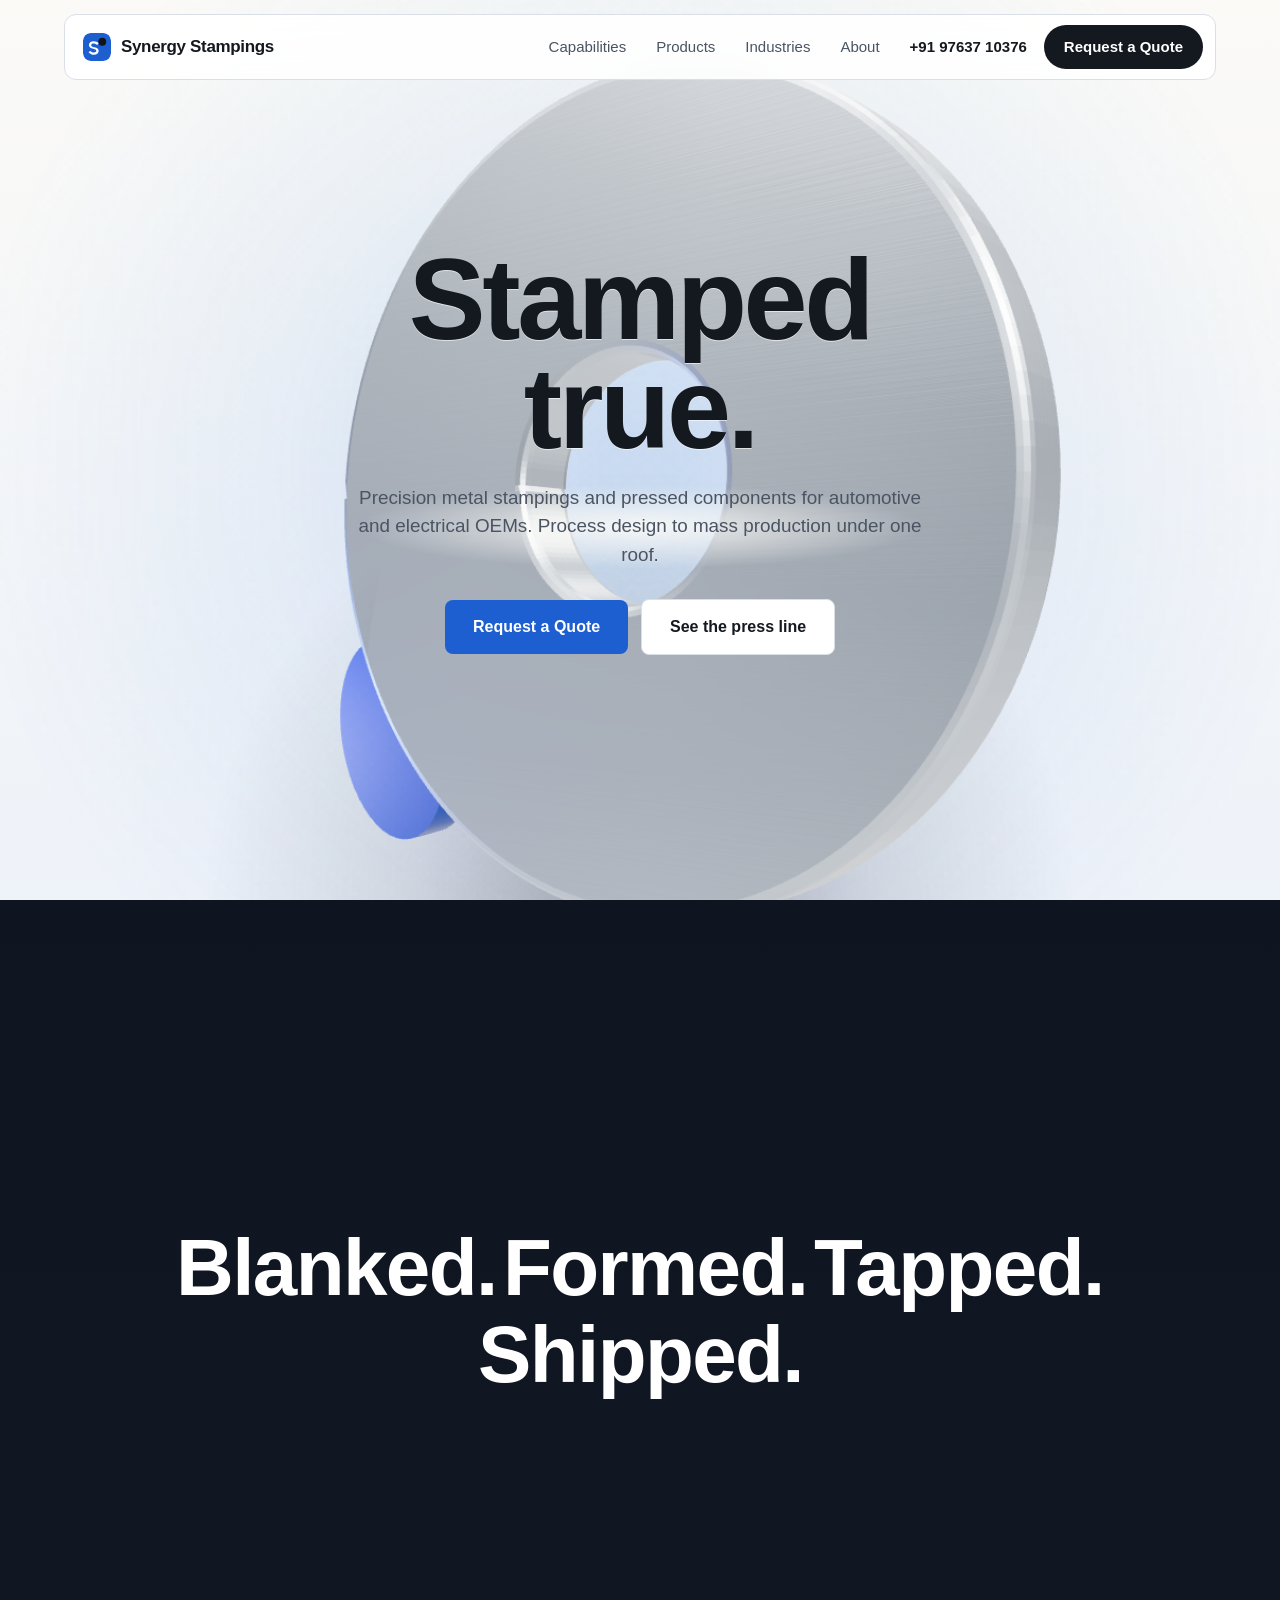
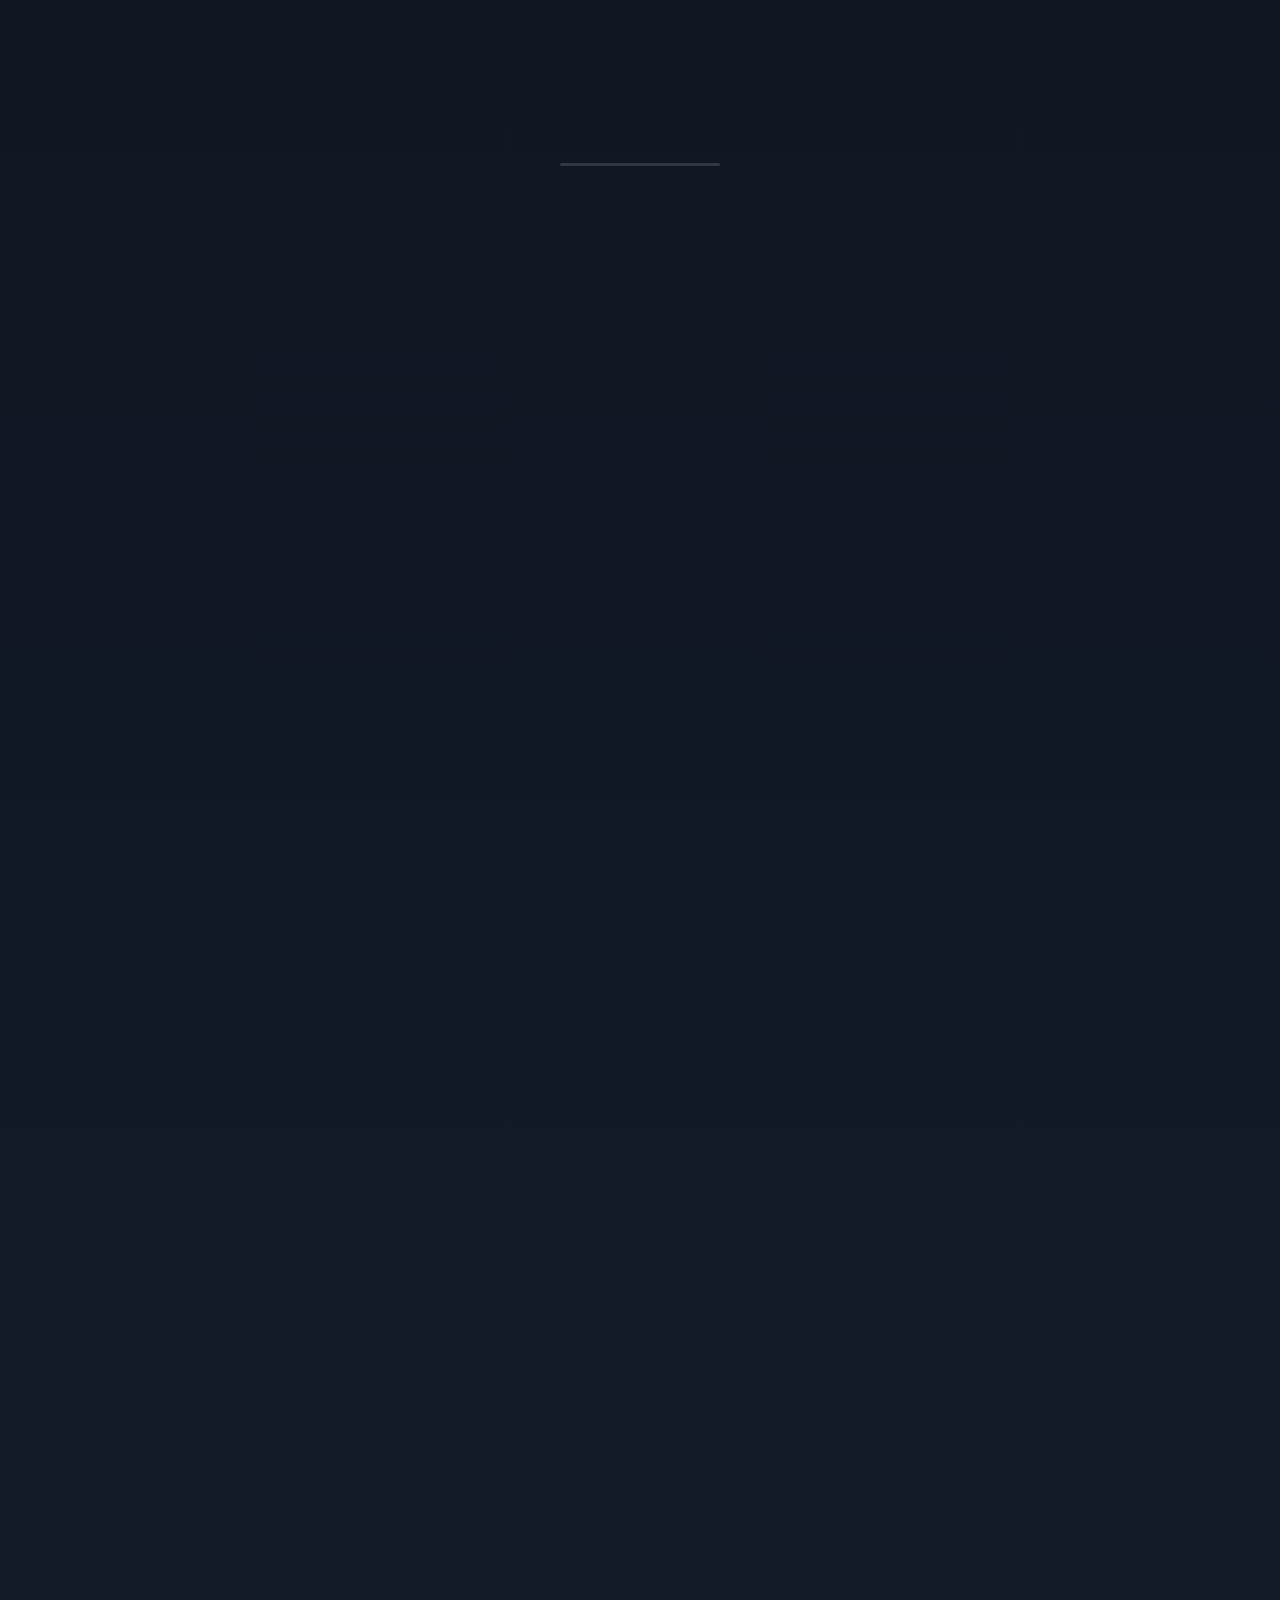
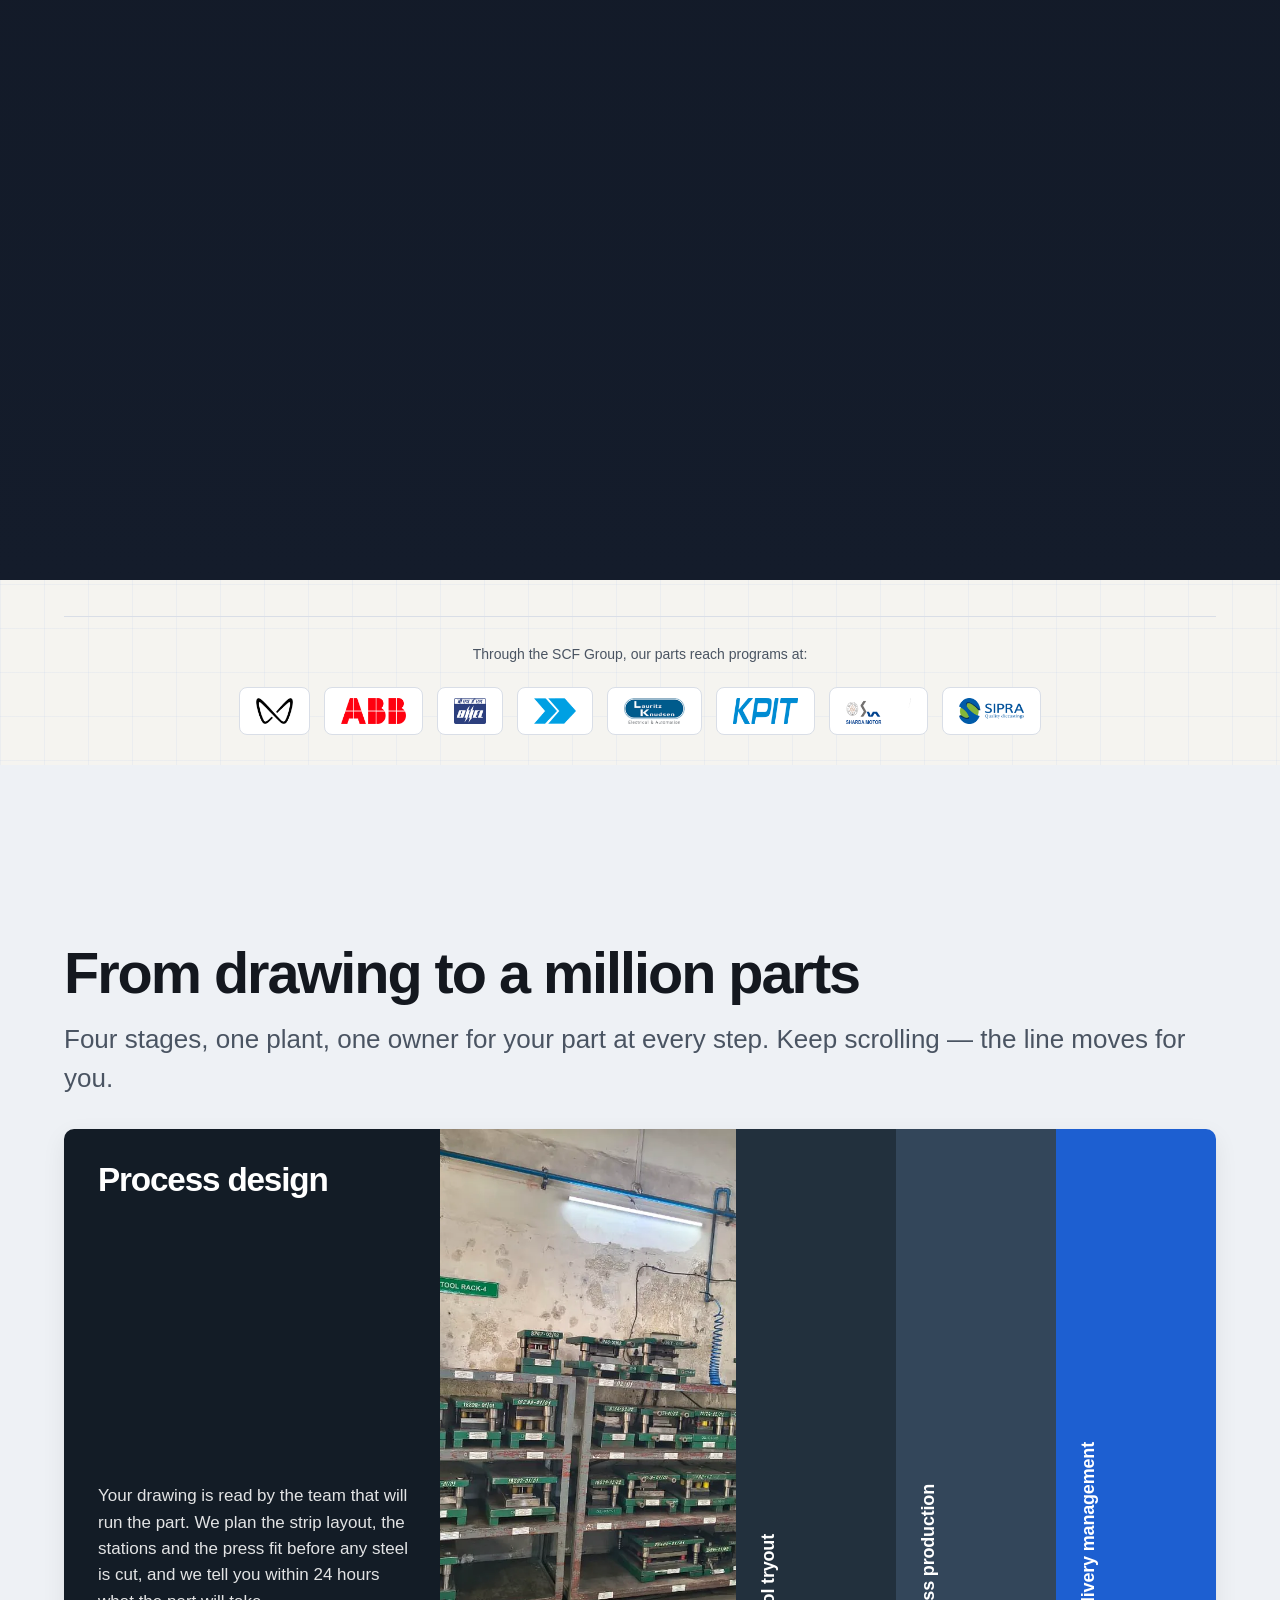
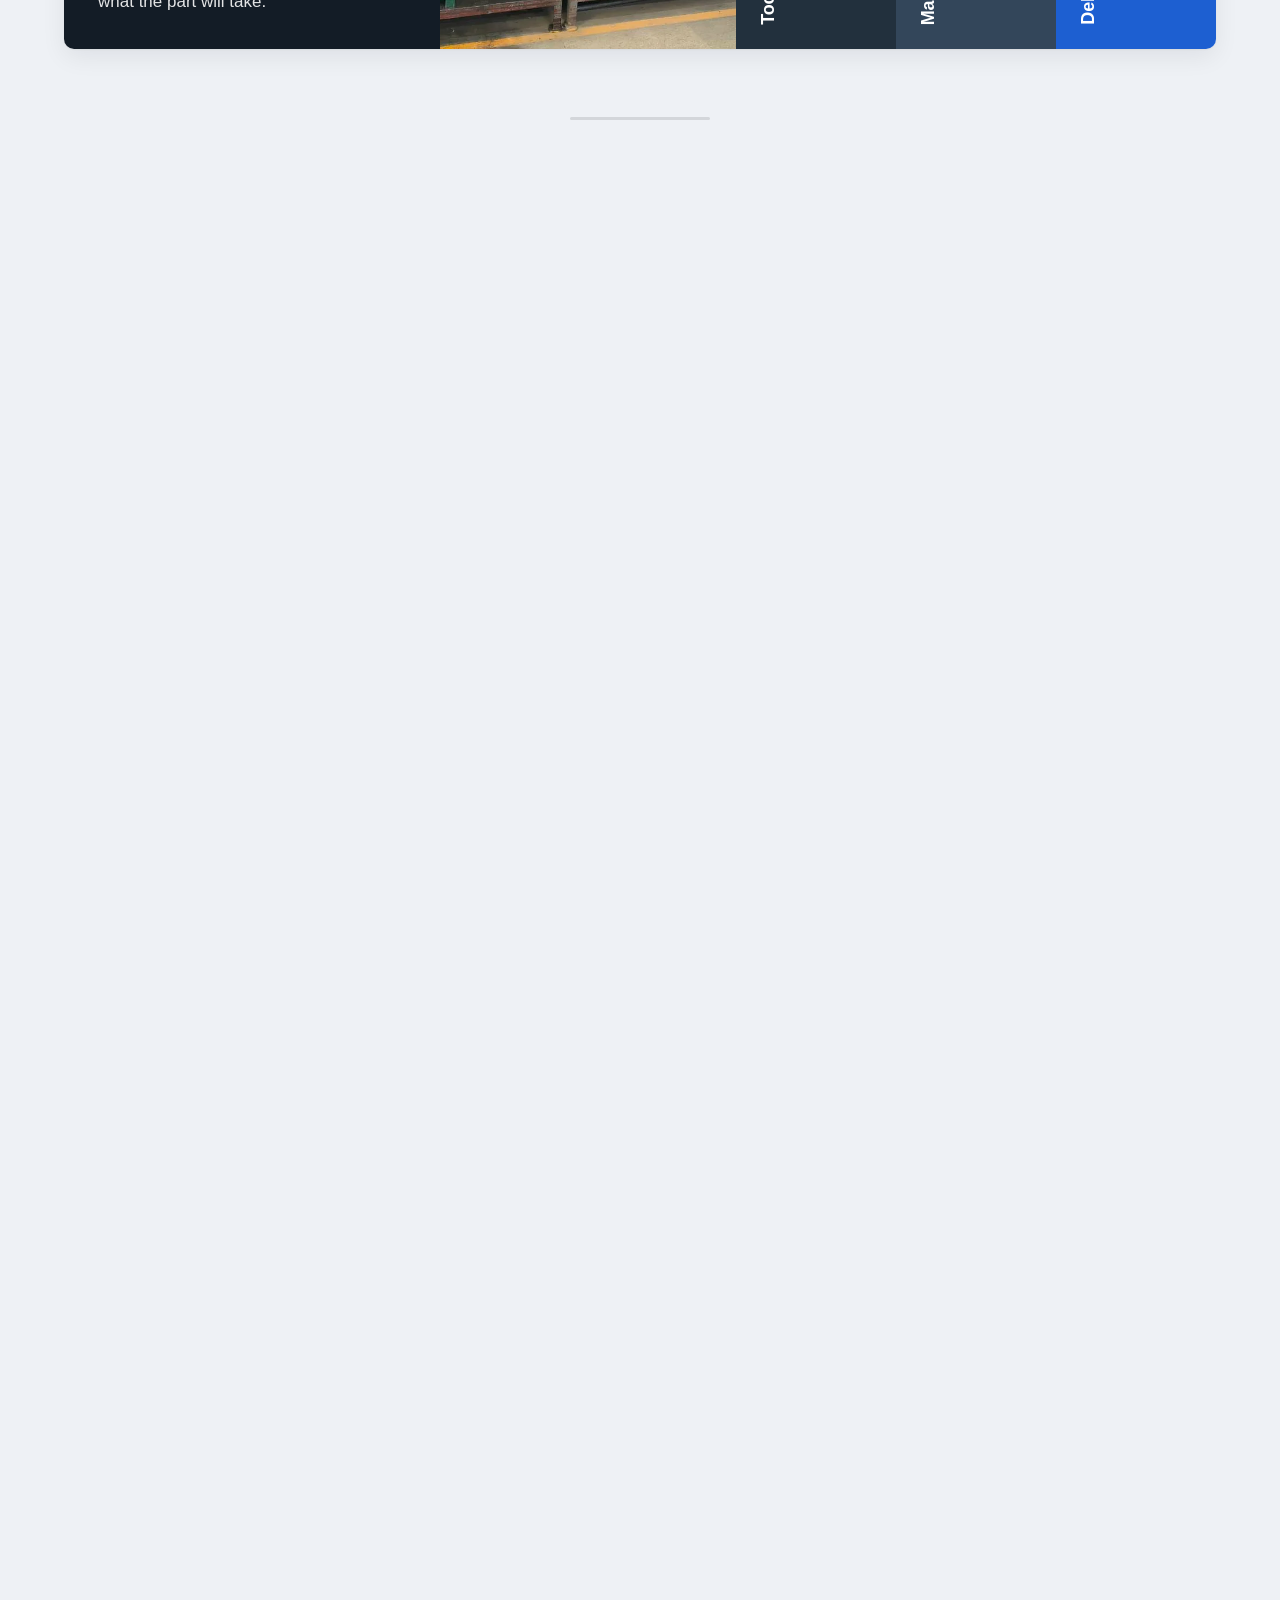
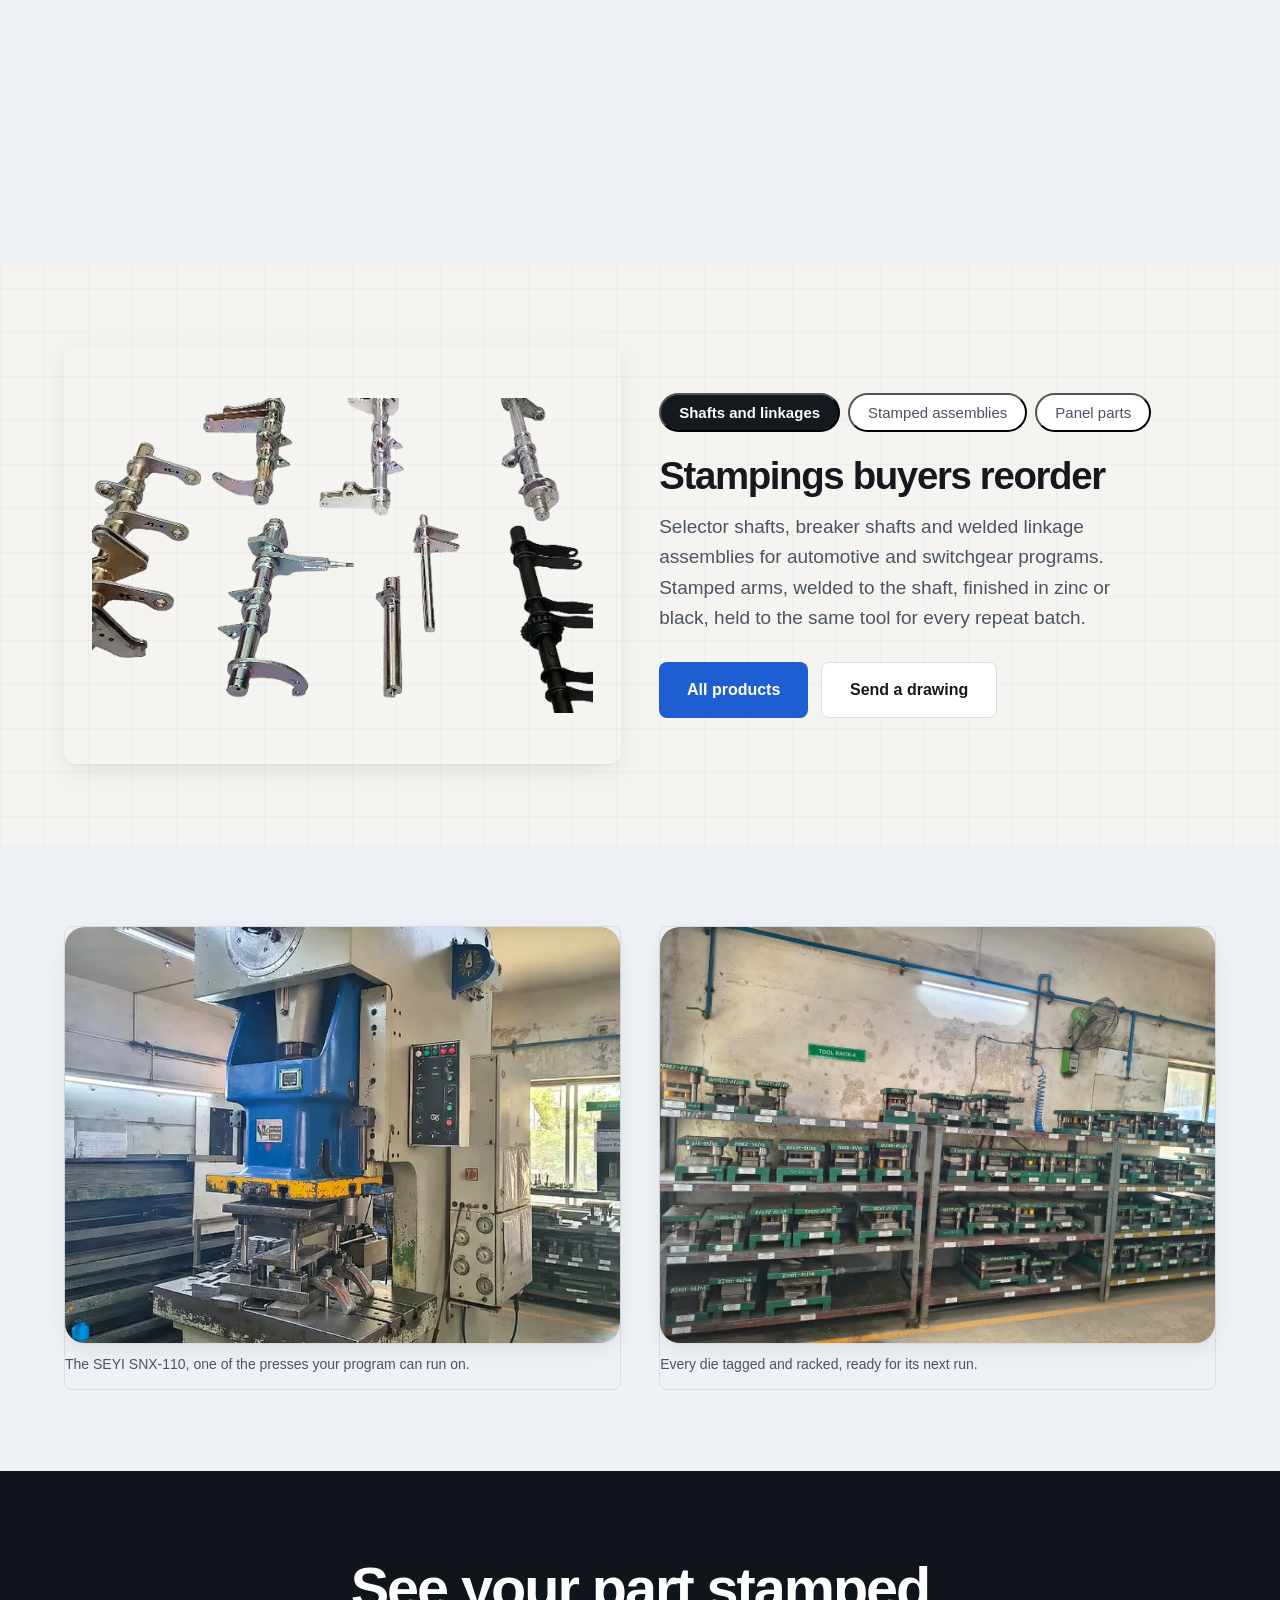
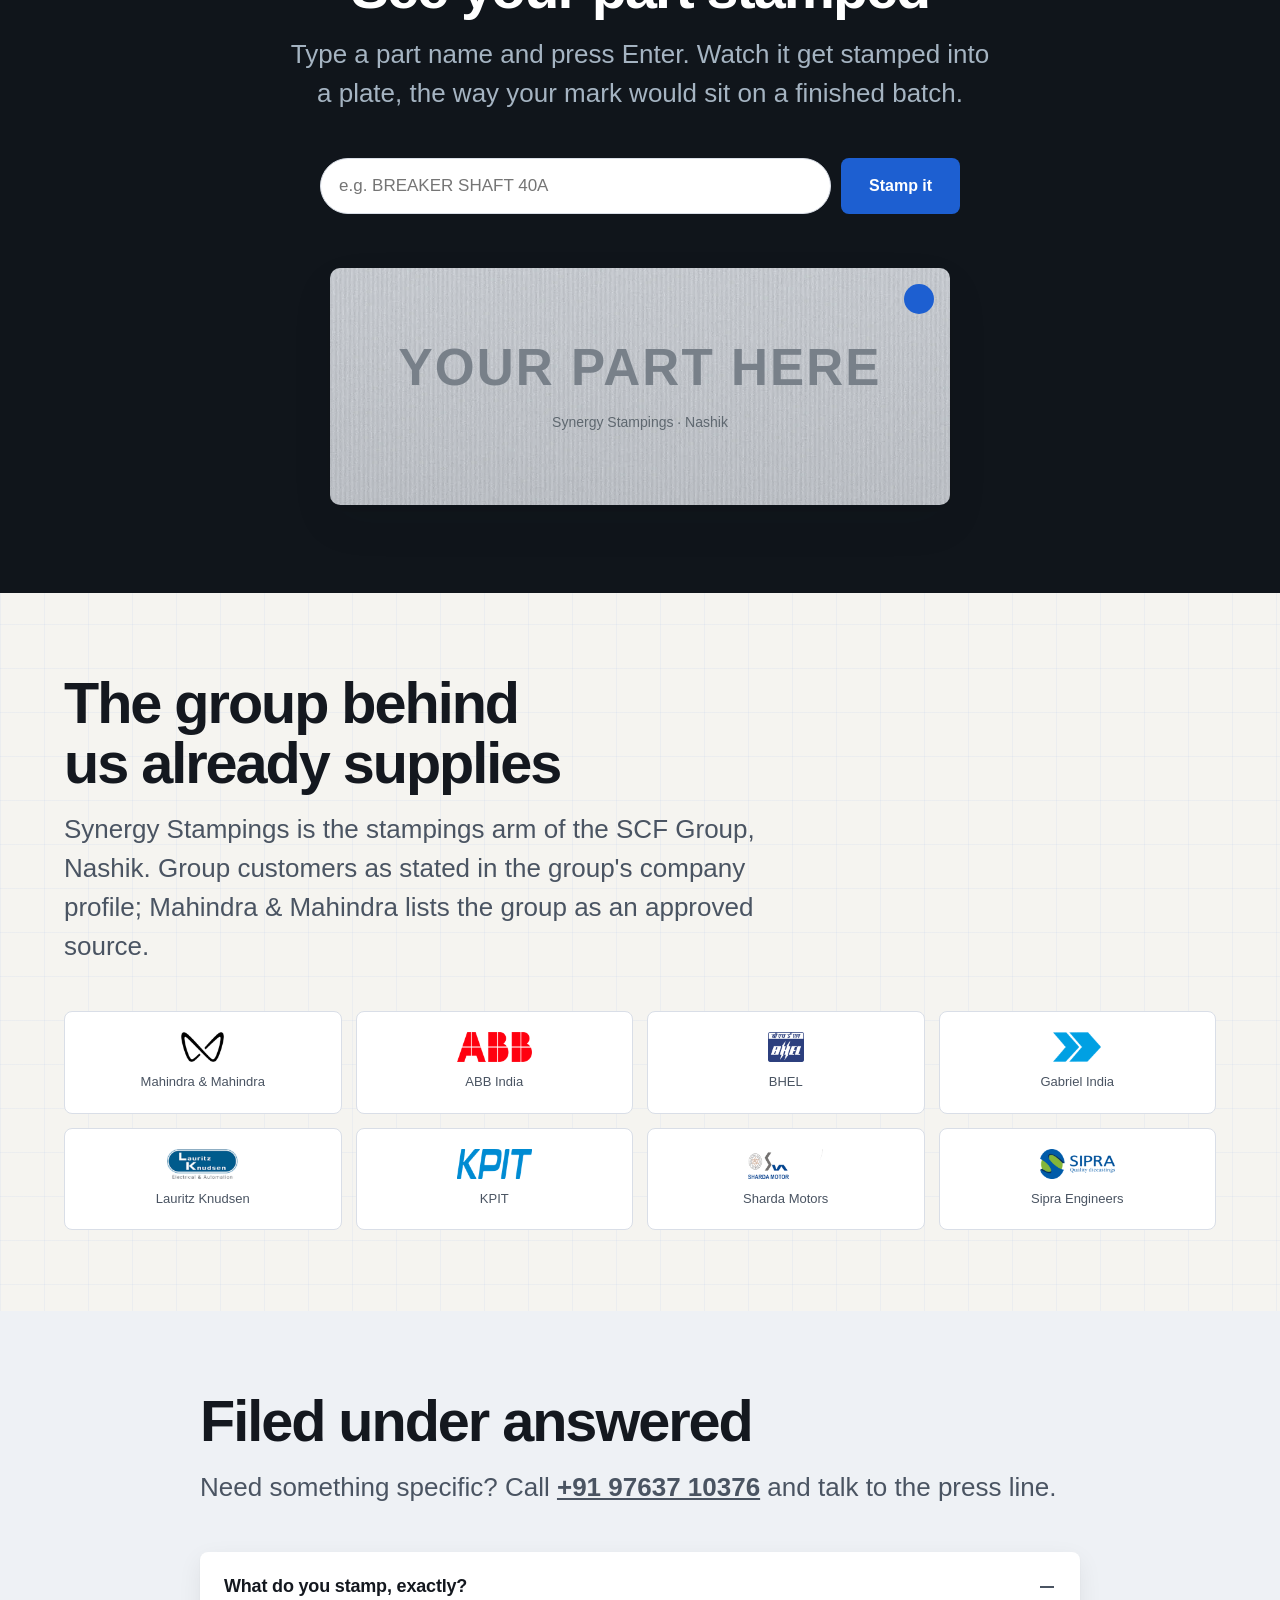
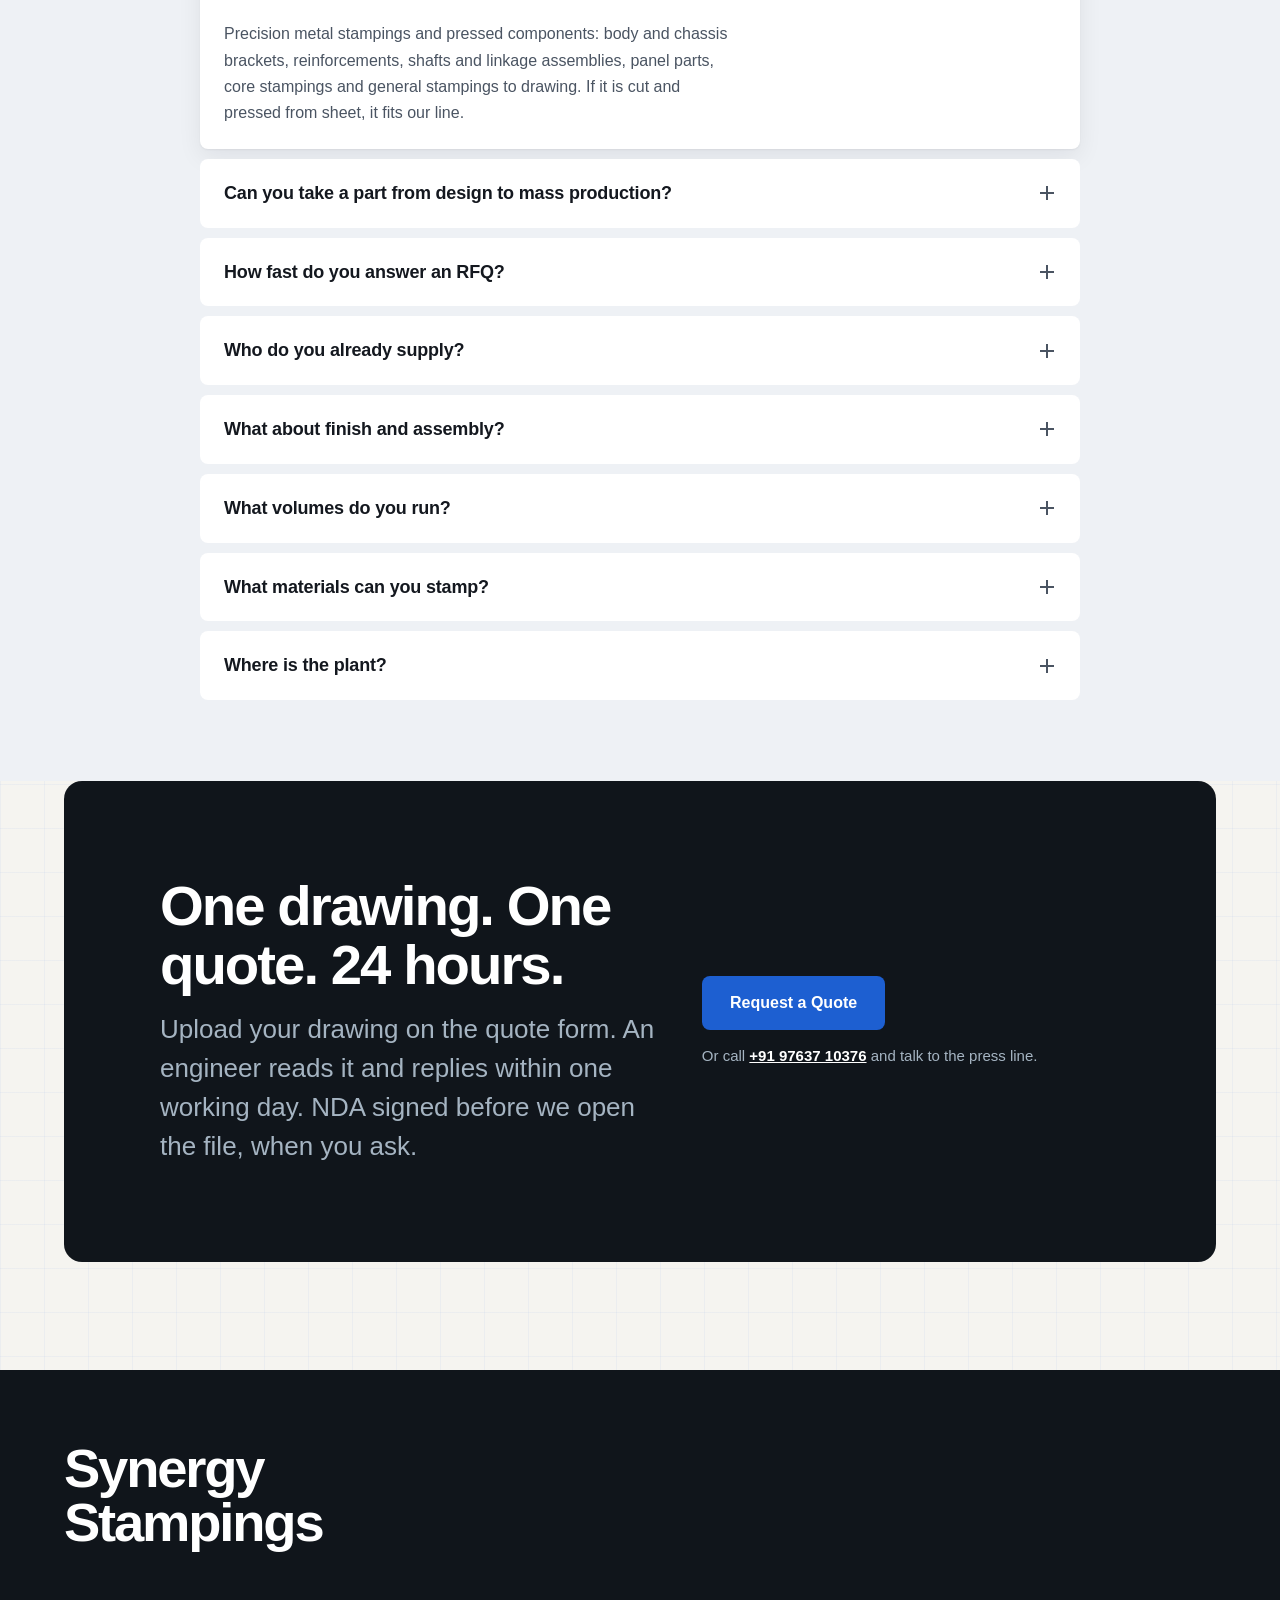
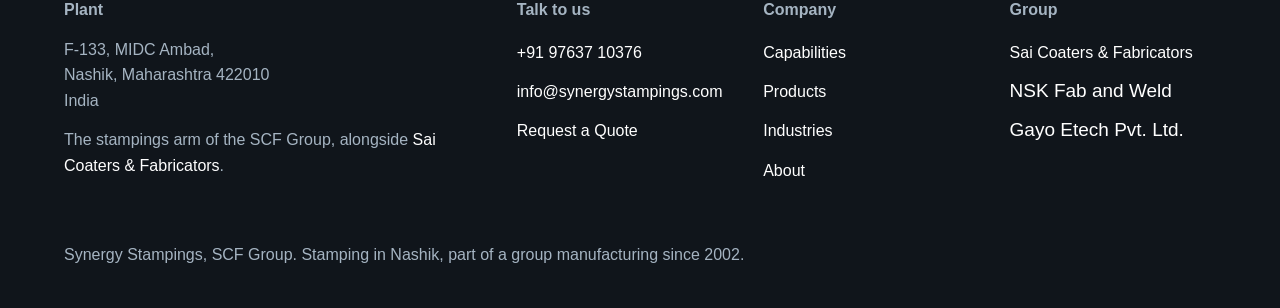
==== commit a4fb0be4: "Deep audit: heading order, personal numbers off, OG/Twitter all pages w/ absolute images, tonnage ca" ====
--- a/synergy-stampings/index.html
+++ b/synergy-stampings/index.html
@@ -6,19 +6,11 @@
 <title>Synergy Stampings | Precision Stampings, Nashik</title>
 <meta name="description" content="Precision metal stampings and pressed components from MIDC Ambad, Nashik for automotive and electrical OEMs. Part of the SCF Group. Quotes in 24 hours.">
 <link rel="canonical" href="https://site.xseven.us/synergy-stampings/">
-<meta property="og:type" content="website">
-<meta property="og:title" content="Synergy Stampings | Precision Stampings, Nashik">
-<meta property="og:description" content="Precision stampings and pressed components from MIDC Ambad, Nashik. Process design to mass production under one roof. Part of the SCF Group.">
-<meta property="og:image" content="assets/img/breaker-shaft-range.webp?v=1792076438">
-<meta name="twitter:card" content="summary_large_image">
-<meta name="twitter:title" content="Synergy Stampings | Precision Stampings, Nashik">
-<meta name="twitter:description" content="Precision metal stampings from Nashik for automotive and electrical OEMs. Quotes in 24 hours.">
-<meta name="twitter:image" content="assets/img/breaker-shaft-range.webp?v=1792076438">
 <link rel="icon" type="image/svg+xml" href="favicon.svg">
 <link rel="preconnect" href="https://api.fontshare.com">
 <link rel="preconnect" href="https://cdn.fontshare.com" crossorigin>
 <link href="https://api.fontshare.com/v2/css?f[]=switzer@400,500,600,700&display=swap" rel="stylesheet">
-<link rel="stylesheet" href="assets/site.css?v=1792088818">
+<link rel="stylesheet" href="assets/site.css?v=1792090586">
 <script type="application/ld+json">
 {
   "@context": "https://schema.org",
@@ -79,6 +71,15 @@
   ]
 }
 </script>
+<meta property="og:type" content="website">
+<meta property="og:title" content="Synergy Stampings | Precision Stampings, Nashik">
+<meta property="og:description" content="Precision metal stampings and pressed components from MIDC Ambad, Nashik for automotive and electrical OEMs. Part of the SCF Group. Quotes in 24 hours.">
+<meta property="og:url" content="https://site.xseven.us/synergy-stampings/">
+<meta property="og:image" content="https://site.xseven.us/synergy-stampings/assets/img/press-seyi-110.webp">
+<meta name="twitter:card" content="summary_large_image">
+<meta name="twitter:title" content="Synergy Stampings | Precision Stampings, Nashik">
+<meta name="twitter:description" content="Precision metal stampings and pressed components from MIDC Ambad, Nashik for automotive and electrical OEMs. Part of the SCF Group. Quotes in 24 hours.">
+<meta name="twitter:image" content="https://site.xseven.us/synergy-stampings/assets/img/press-seyi-110.webp">
 </head>
 <body>
 <a class="skip" href="#main">Skip to content</a>
@@ -116,7 +117,7 @@
     <div class="hero-meta">
       <span>SCF Group, since 2002</span>
       <span>&#8377;52.26 Cr group</span>
-      <span>Presses 40 to 300 T</span>
+      <span>Presses 40 to 300 t</span>
       <span>M&amp;M approved</span>
     </div>
   </section>
@@ -337,12 +338,12 @@
   <div class="foot-name">Synergy<br>Stampings</div>
   <div class="foot-grid">
     <div>
-      <h3>Plant</h3>
+      <p class="foot-h">Plant</p>
       <address>F-133, MIDC Ambad,<br>Nashik, Maharashtra 422010<br>India</address>
       <p style="margin-top:14px;">The stampings arm of the SCF Group, alongside <a href="https://site.xseven.us/sai-coaters/" rel="noopener">Sai Coaters &amp; Fabricators</a>.</p>
     </div>
     <div>
-      <h3>Talk to us</h3>
+      <p class="foot-h">Talk to us</p>
       <ul>
         <li><a href="tel:+919763710376">+91 97637 10376</a></li>
         <li><a href="mailto:info@synergystampings.com">info@synergystampings.com</a></li>
@@ -350,7 +351,7 @@
       </ul>
     </div>
     <div>
-      <h3>Company</h3>
+      <p class="foot-h">Company</p>
       <ul>
         <li><a href="capabilities.html">Capabilities</a></li>
         <li><a href="products.html">Products</a></li>
@@ -359,7 +360,7 @@
       </ul>
     </div>
     <div>
-      <h3>Group</h3>
+      <p class="foot-h">Group</p>
       <ul>
         <li><a href="https://site.xseven.us/sai-coaters/" rel="noopener">Sai Coaters &amp; Fabricators</a></li>
         <li>NSK Fab and Weld</li>
@@ -376,13 +377,13 @@
 {"imports": {"three": "./assets/vendor/three.module.js", "three/addons/": "./assets/vendor/"}}
 </script>
 <script type="module">
-  import { initHero3D } from './assets/hero3d.js?v=1792088818';
+  import { initHero3D } from './assets/hero3d.js?v=1792090586';
   try {
     initHero3D({ kind: 'blank', accent: 0x1D5FD1, mount: '#hero3d', modelX: 0, modelScale: 1.28 });
     document.getElementById('hero3d').classList.add('on');
   } catch (e) { /* fallback photo stays */ }
 </script>
-<script src="assets/scrollfx.js?v=1792088818" defer></script>
-<script src="assets/site.js?v=1792088818" defer></script>
+<script src="assets/scrollfx.js?v=1792090586" defer></script>
+<script src="assets/site.js?v=1792090586" defer></script>
 </body>
 </html>
--- a/synergy-stampings/assets/site.css
+++ b/synergy-stampings/assets/site.css
@@ -837,3 +837,13 @@
 /* grid min-content blowout: selects/imgs with intrinsic widths stretch the track past the viewport */
 .quote-wrap > *, .quote-form, .quote-form .field, .field input, .field select, .field textarea { min-width: 0; }
 .field input, .field select, .field textarea { max-width: 100%; box-sizing: border-box; }
+
+/* heading-order fixes: promoted h2s keep the exact h3 look; footer heads are plain paragraphs */
+.media-split h2 { font-size: clamp(1.6rem, 2.6vw, 2.4rem); margin-bottom: 14px; }
+.prod-row h2 { font-size: clamp(1.7rem, 3vw, 2.5rem); margin-bottom: 14px; }
+.ind-row h2 { margin-bottom: 14px; }
+.foot-h { font-size: 14px; font-weight: 600; margin: 0 0 14px; color: var(--muted-dark); font-family: var(--font-text); }
+
+/* anchor jumps clear the fixed header */
+html { scroll-padding-top: 96px; }
+[id] { scroll-margin-top: 96px; }
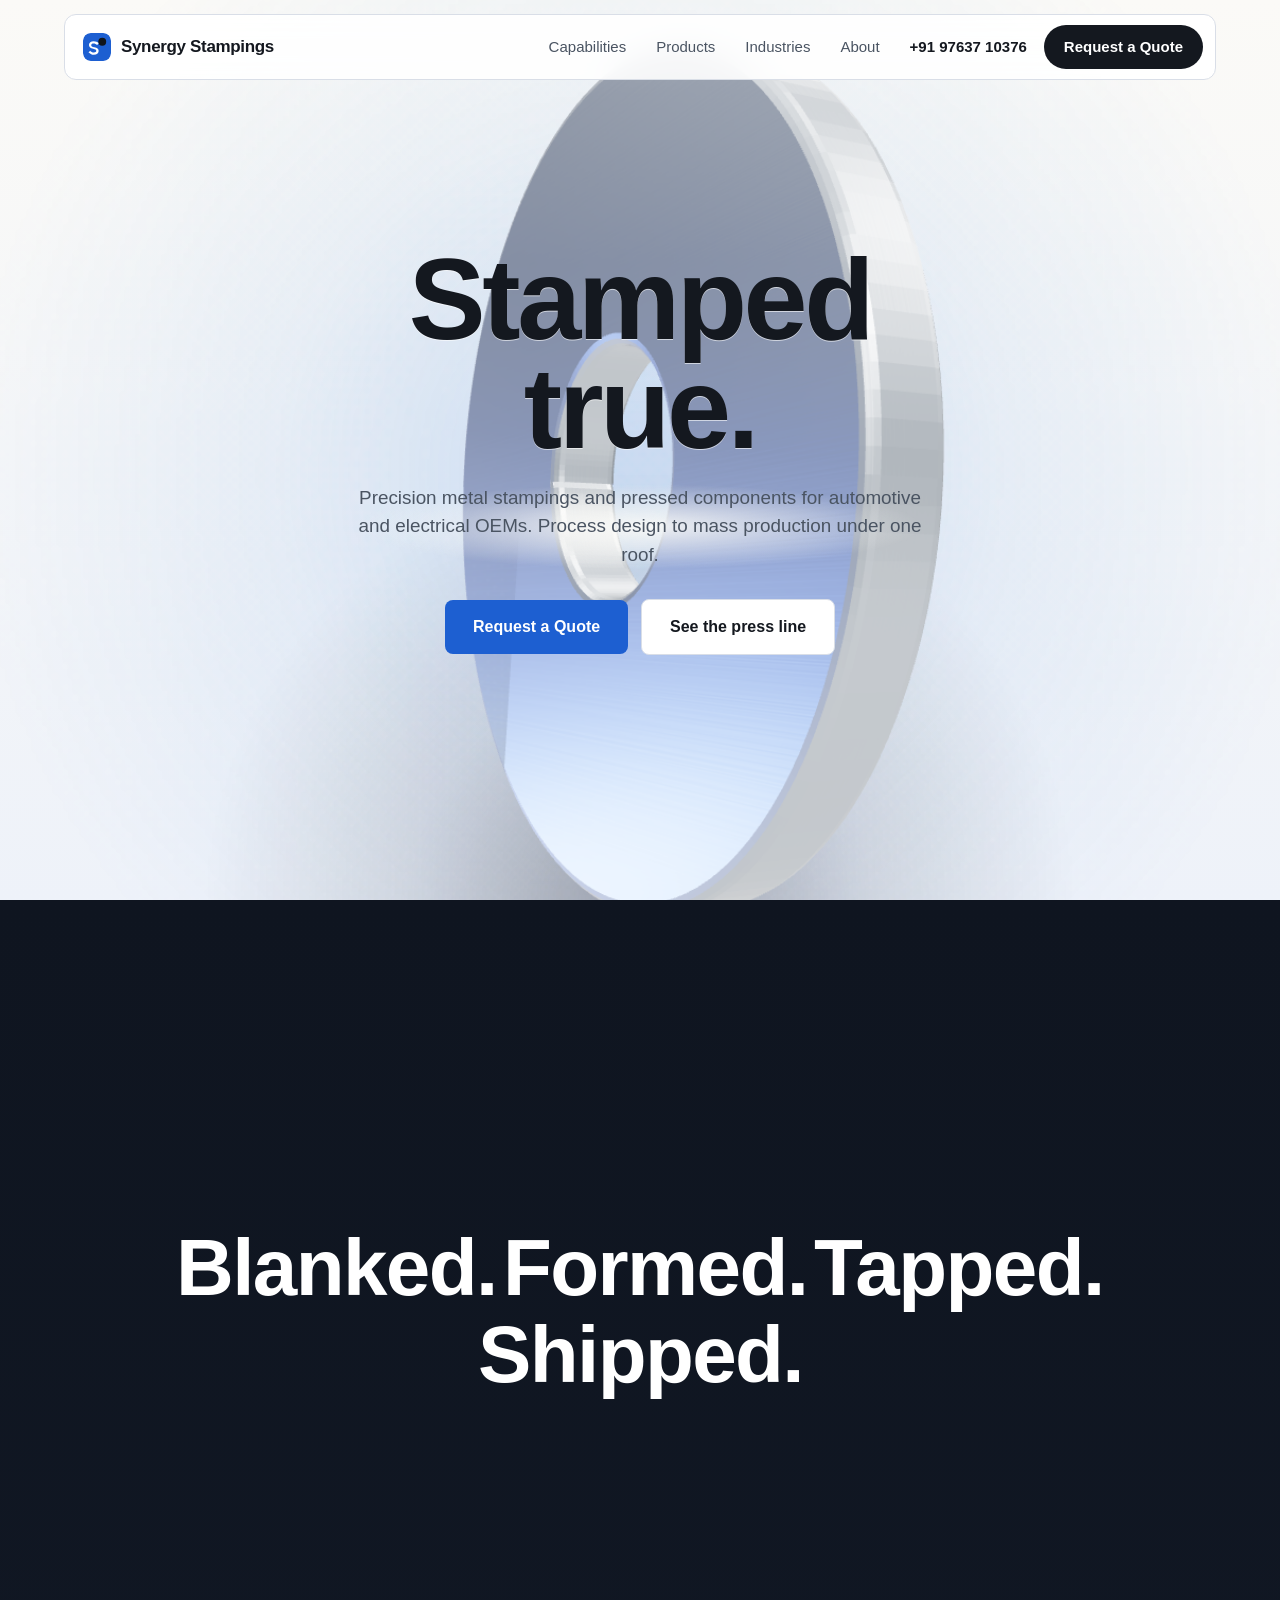
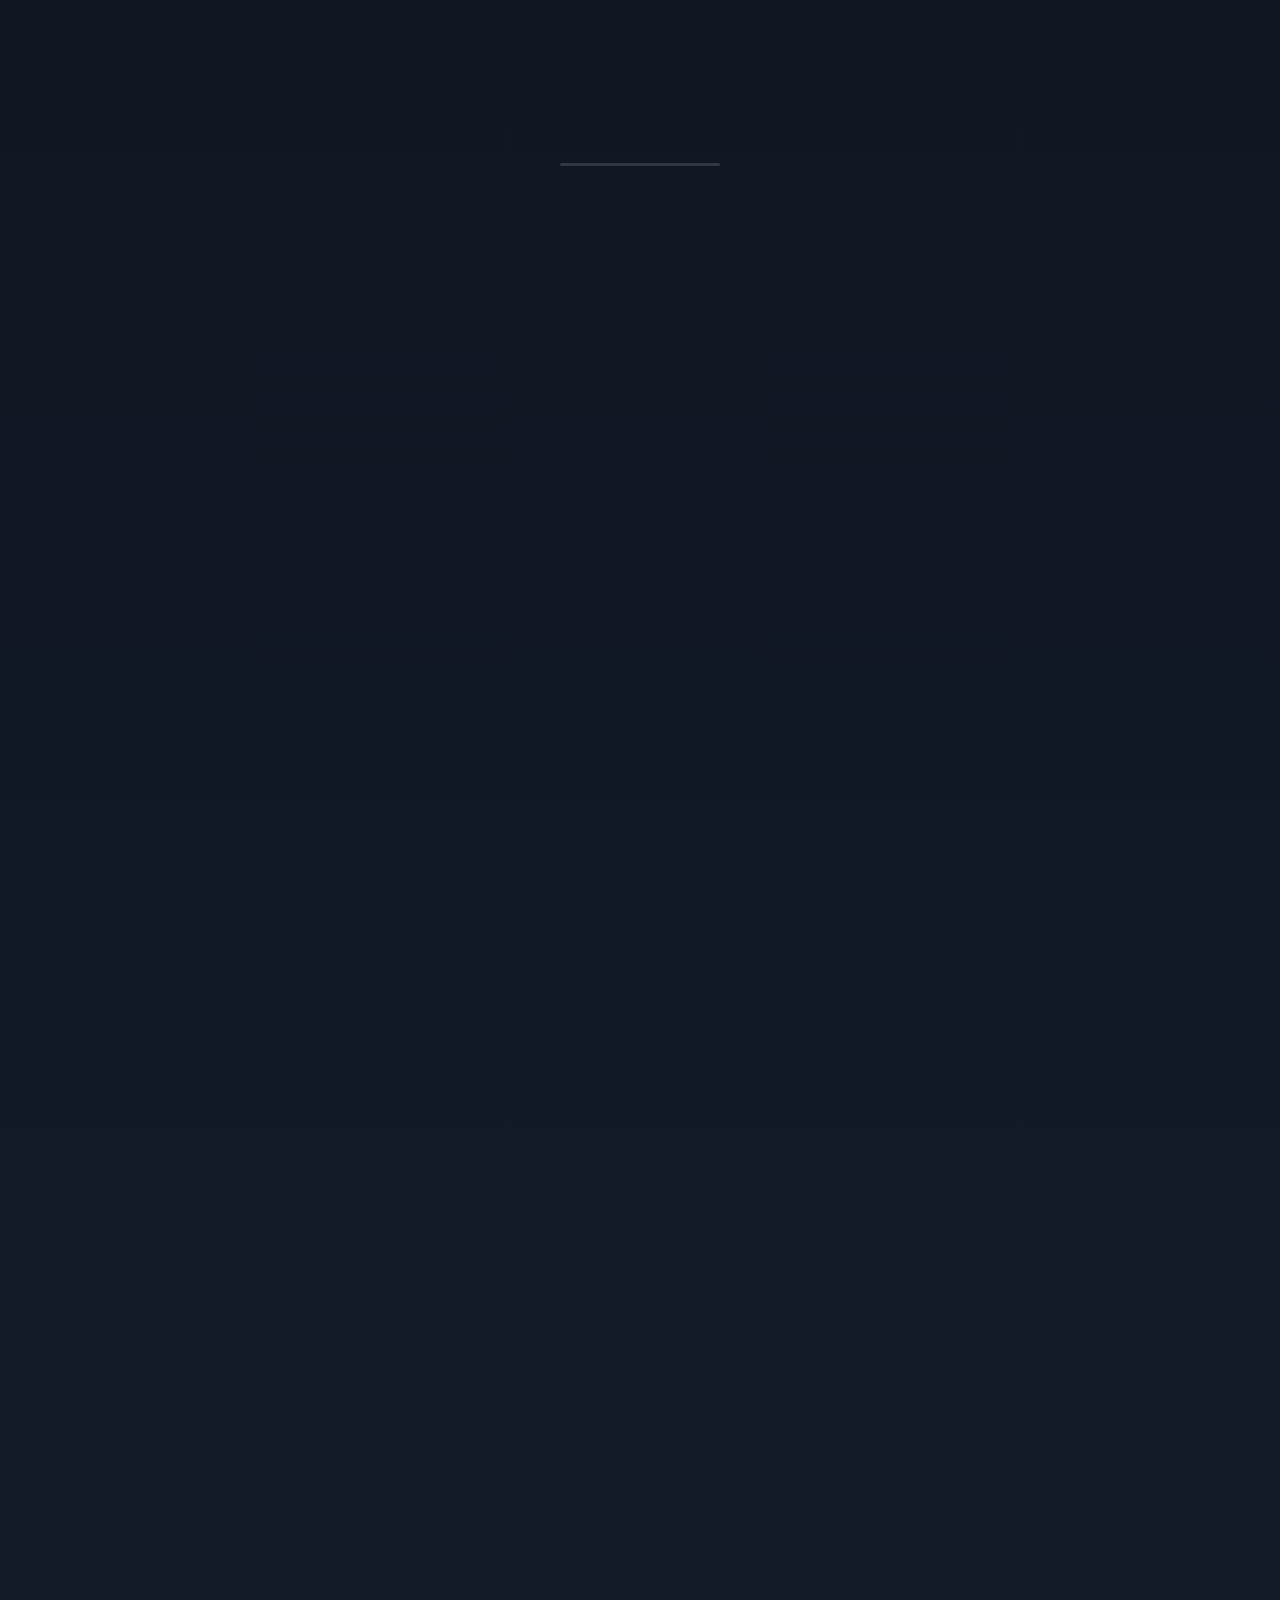
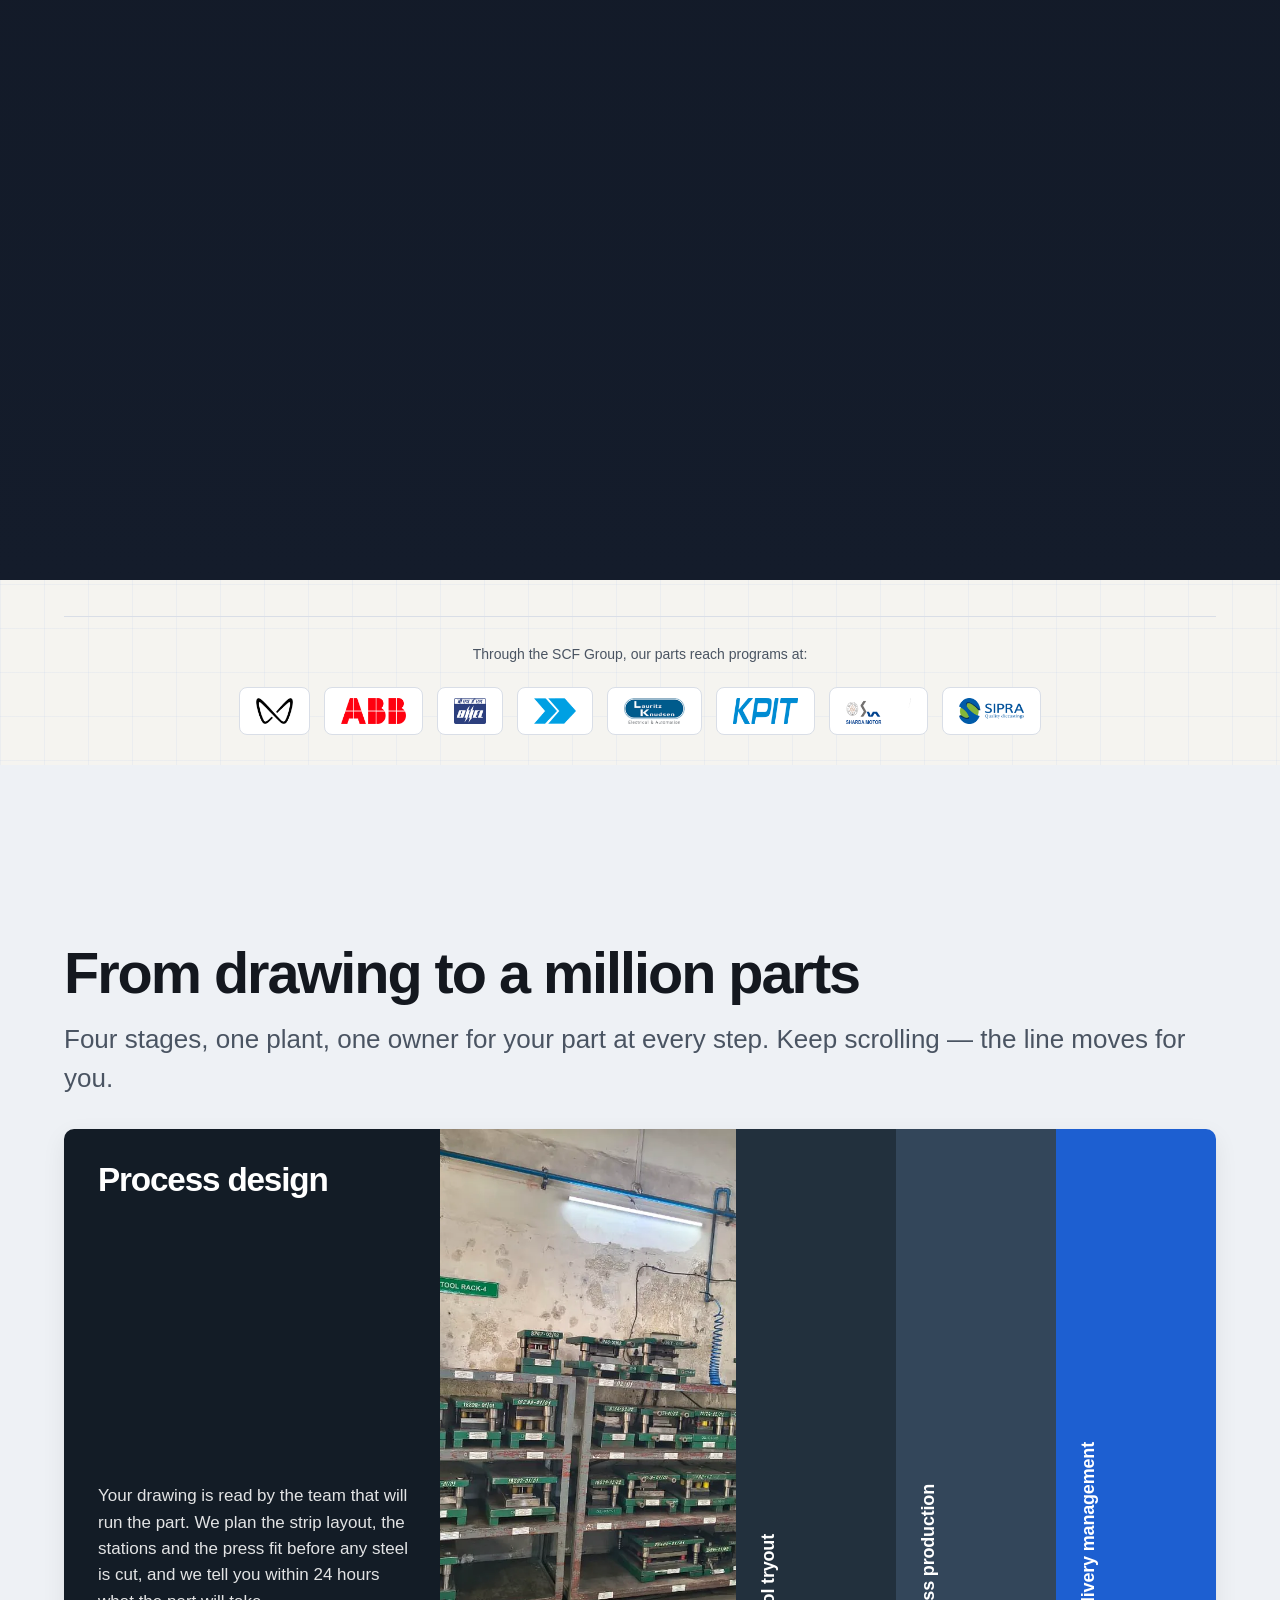
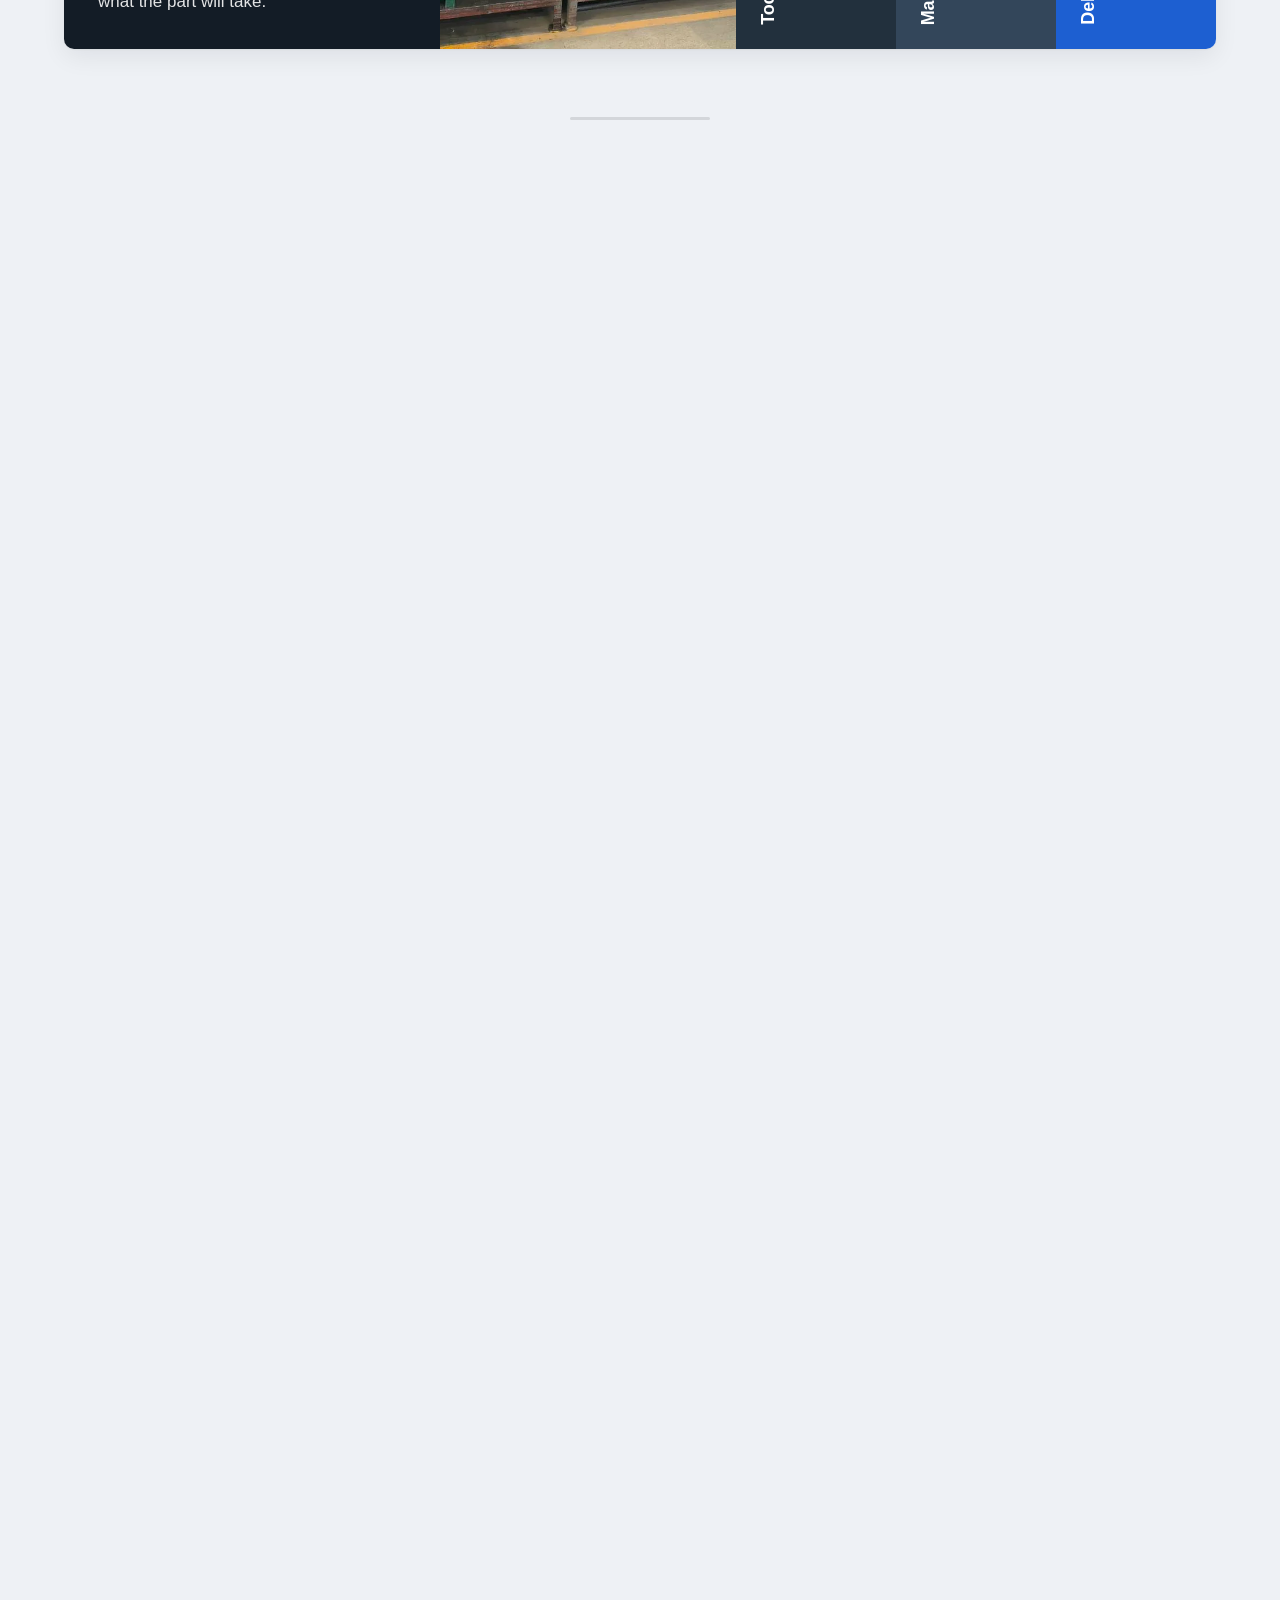
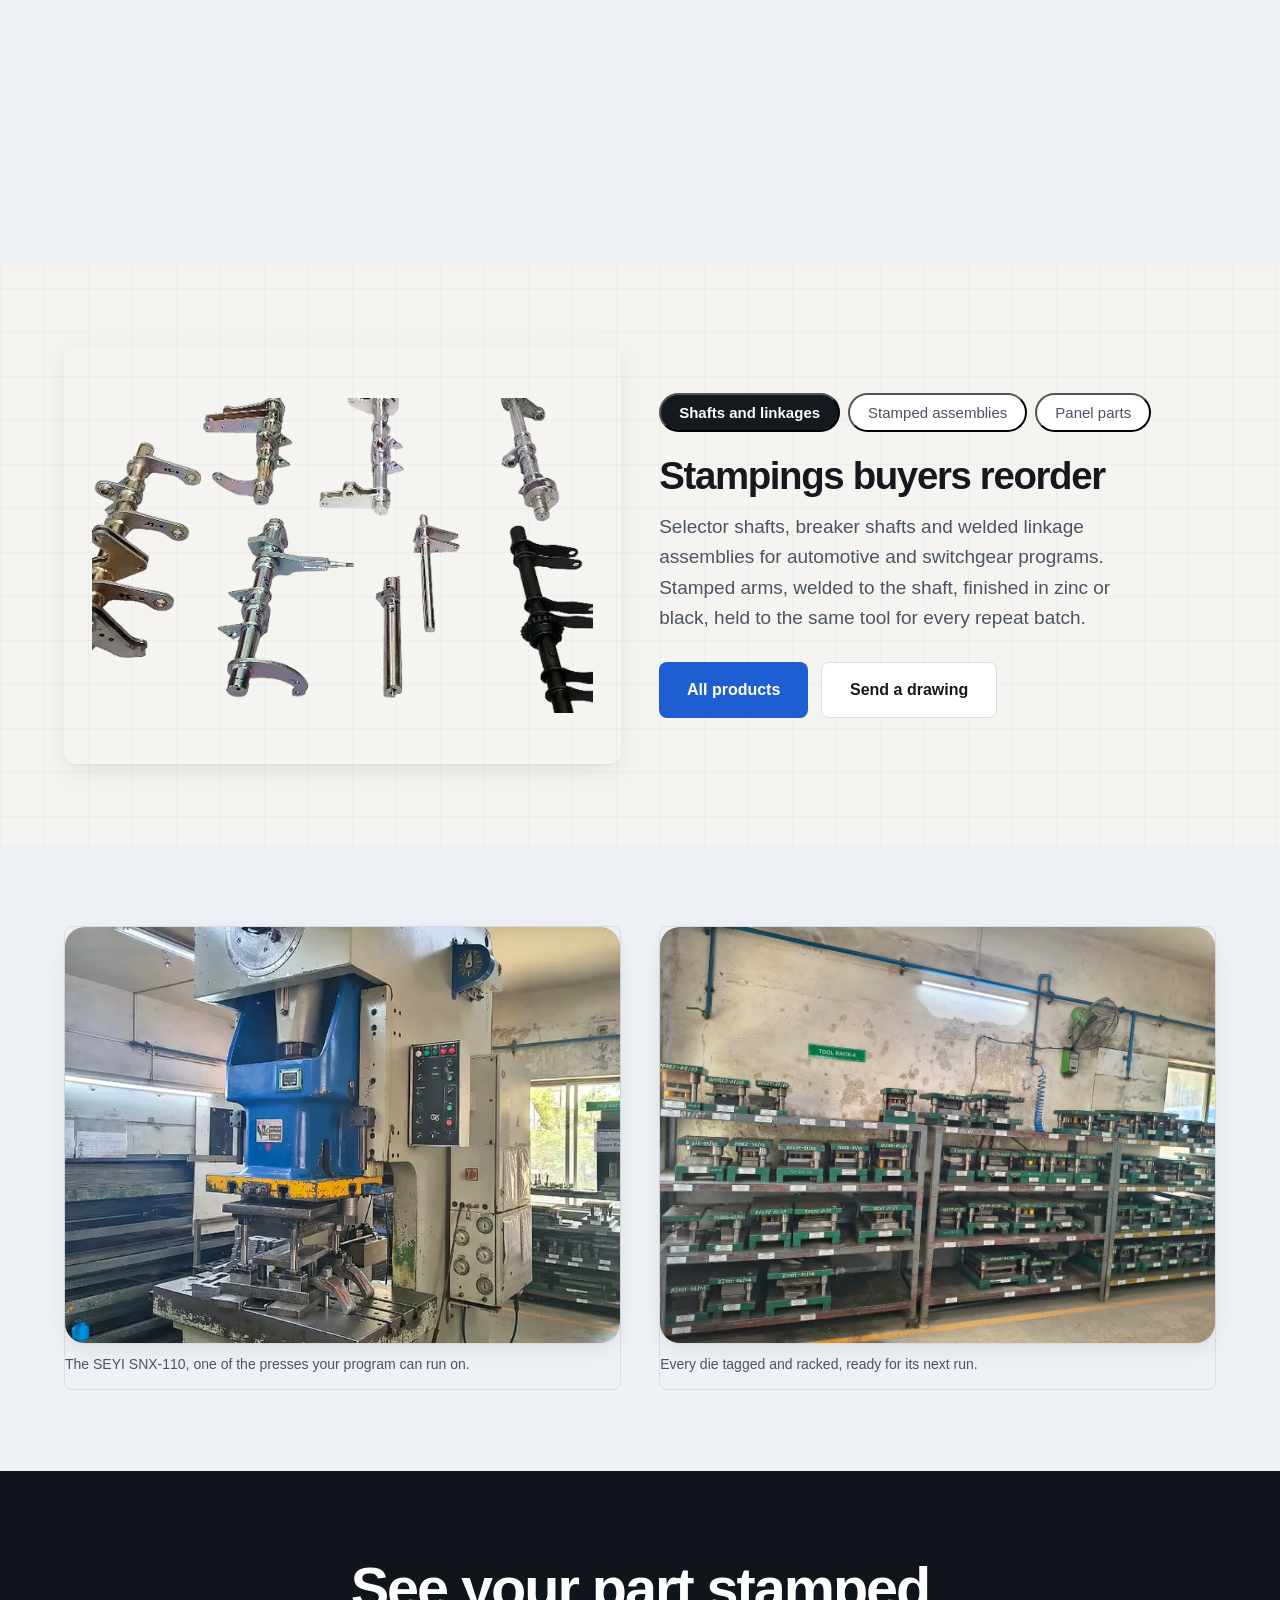
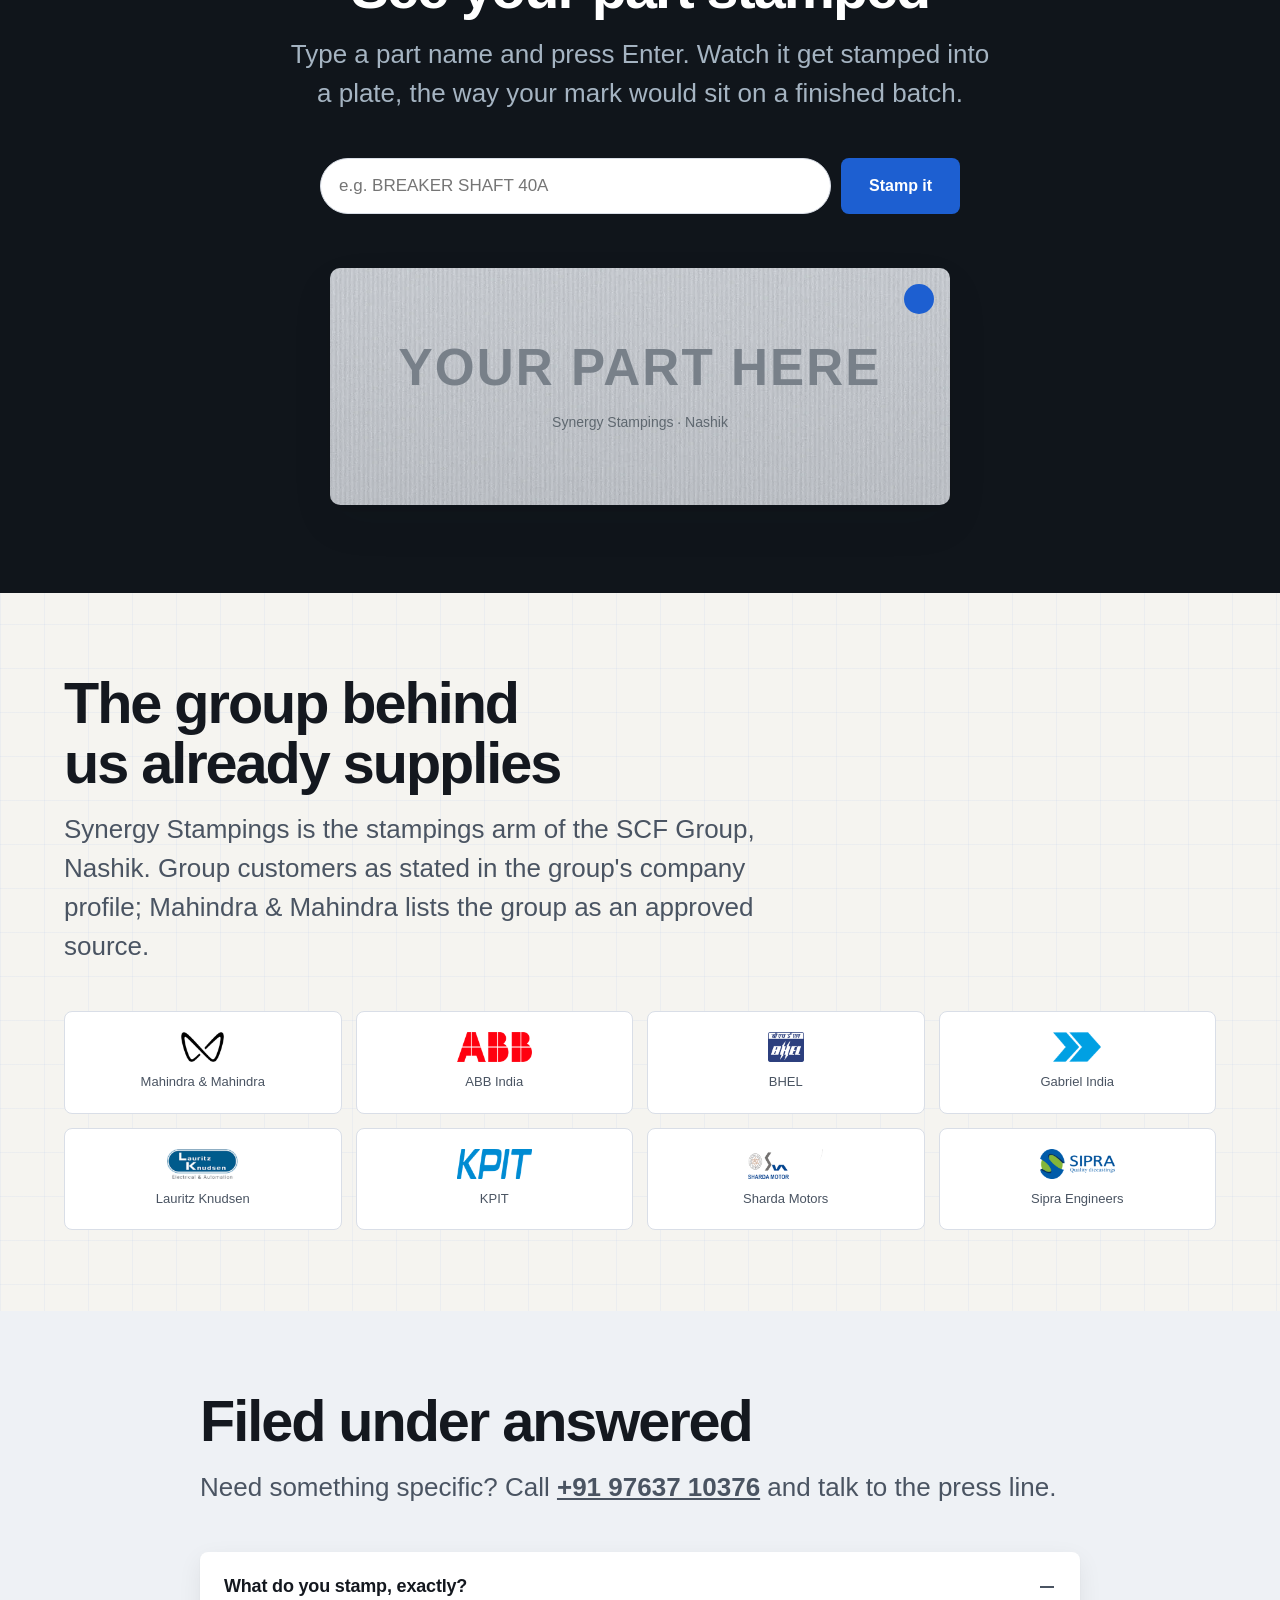
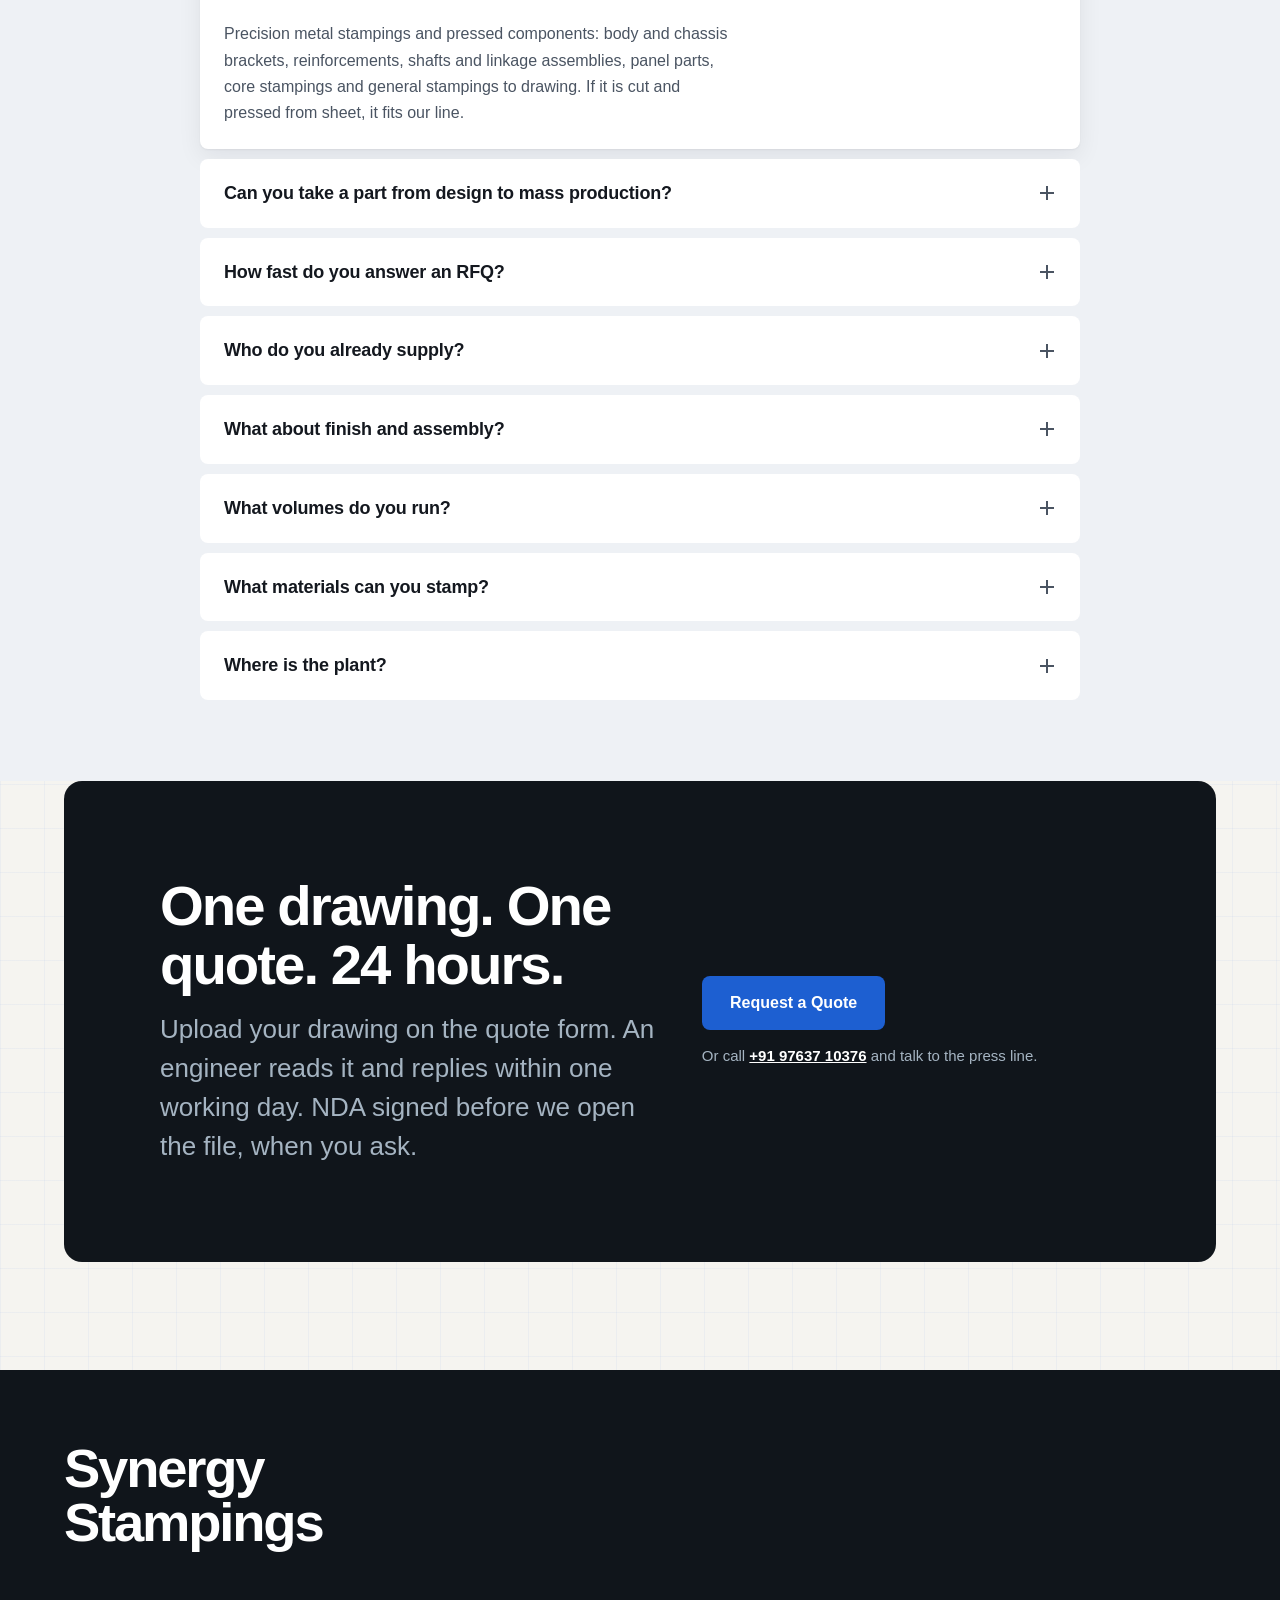
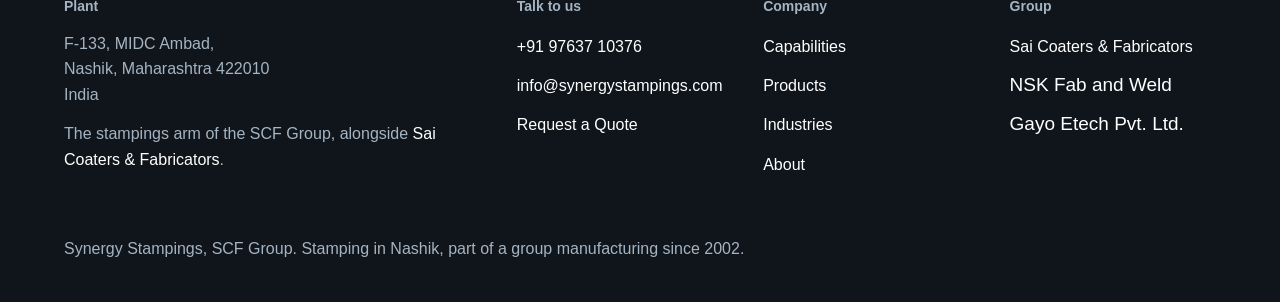
==== commit 8c2b73d4: "Print stylesheet, beforeprint accordions, foot-h specificity" ====
--- a/synergy-stampings/index.html
+++ b/synergy-stampings/index.html
@@ -10,7 +10,7 @@
 <link rel="preconnect" href="https://api.fontshare.com">
 <link rel="preconnect" href="https://cdn.fontshare.com" crossorigin>
 <link href="https://api.fontshare.com/v2/css?f[]=switzer@400,500,600,700&display=swap" rel="stylesheet">
-<link rel="stylesheet" href="assets/site.css?v=1792090586">
+<link rel="stylesheet" href="assets/site.css?v=1792091385">
 <script type="application/ld+json">
 {
   "@context": "https://schema.org",
@@ -377,13 +377,13 @@
 {"imports": {"three": "./assets/vendor/three.module.js", "three/addons/": "./assets/vendor/"}}
 </script>
 <script type="module">
-  import { initHero3D } from './assets/hero3d.js?v=1792090586';
+  import { initHero3D } from './assets/hero3d.js?v=1792091385';
   try {
     initHero3D({ kind: 'blank', accent: 0x1D5FD1, mount: '#hero3d', modelX: 0, modelScale: 1.28 });
     document.getElementById('hero3d').classList.add('on');
   } catch (e) { /* fallback photo stays */ }
 </script>
-<script src="assets/scrollfx.js?v=1792090586" defer></script>
-<script src="assets/site.js?v=1792090586" defer></script>
+<script src="assets/scrollfx.js?v=1792091385" defer></script>
+<script src="assets/site.js?v=1792091385" defer></script>
 </body>
 </html>
--- a/synergy-stampings/assets/site.css
+++ b/synergy-stampings/assets/site.css
@@ -847,3 +847,20 @@
 /* anchor jumps clear the fixed header */
 html { scroll-padding-top: 96px; }
 [id] { scroll-margin-top: 96px; }
+
+/* beat .foot-grid p specificity */
+.foot-grid .foot-h, p.foot-h { font-size: 14px; font-weight: 600; margin: 0 0 14px; color: var(--muted-dark); font-family: var(--font-text); line-height: 1.4; }
+
+/* ============ PRINT ============ */
+@media print {
+  .site-head, .menu-toggle, .hero-cine, canvas, .scroll-cue, .prefill-card, form[data-rfq], .quote-form, .skip,
+  [data-scene] .scene-stage, video, iframe { display: none !important; }
+  html, body { background: #fff !important; color: #111 !important; }
+  * { color: #111 !important; background: transparent !important; box-shadow: none !important; text-shadow: none !important; }
+  main, .chapter, .section, .page-hero { padding-top: 0 !important; min-height: 0 !important; }
+  [data-scene] { height: auto !important; }
+  a { text-decoration: underline; }
+  img { max-width: 100% !important; break-inside: avoid; }
+  h1, h2, h3, p, li, tr { break-inside: avoid; }
+  .spec, .prod-row, .who-card, .process-card { border: 1px solid #ccc !important; break-inside: avoid; }
+}
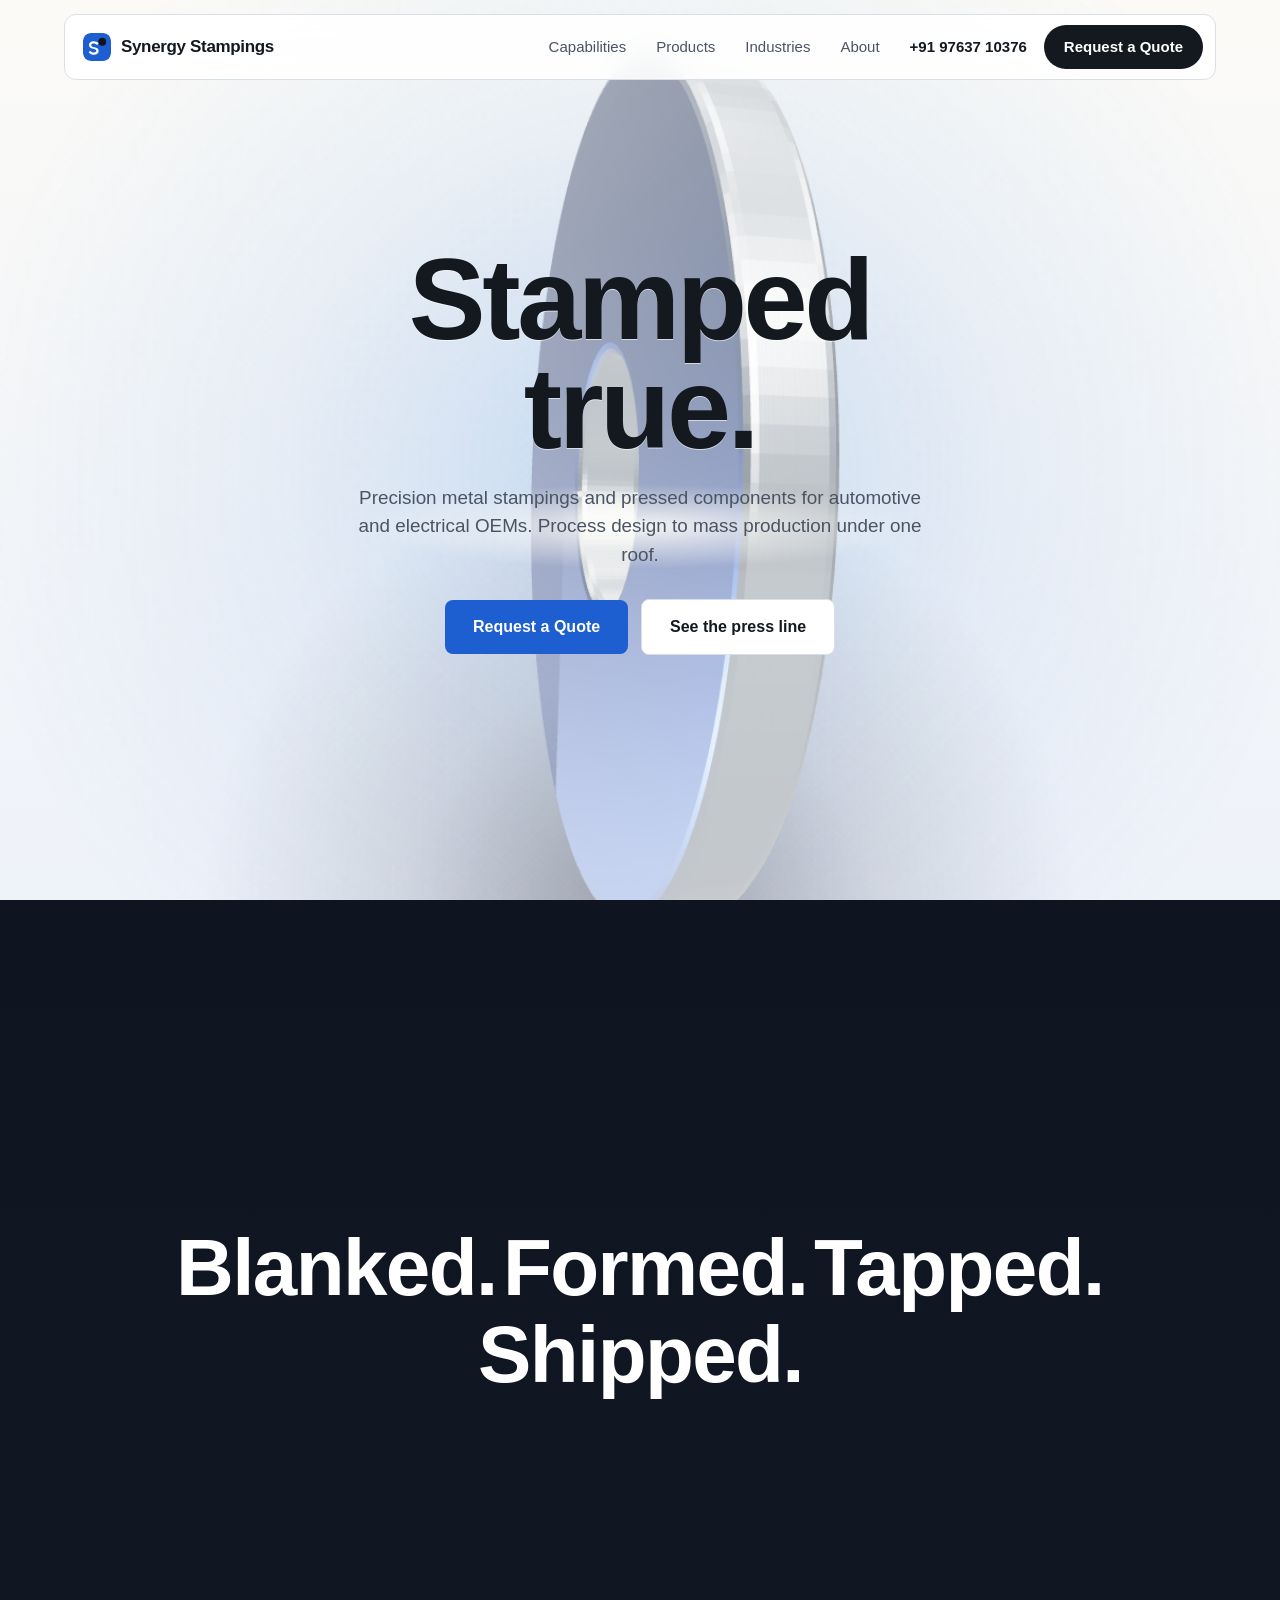
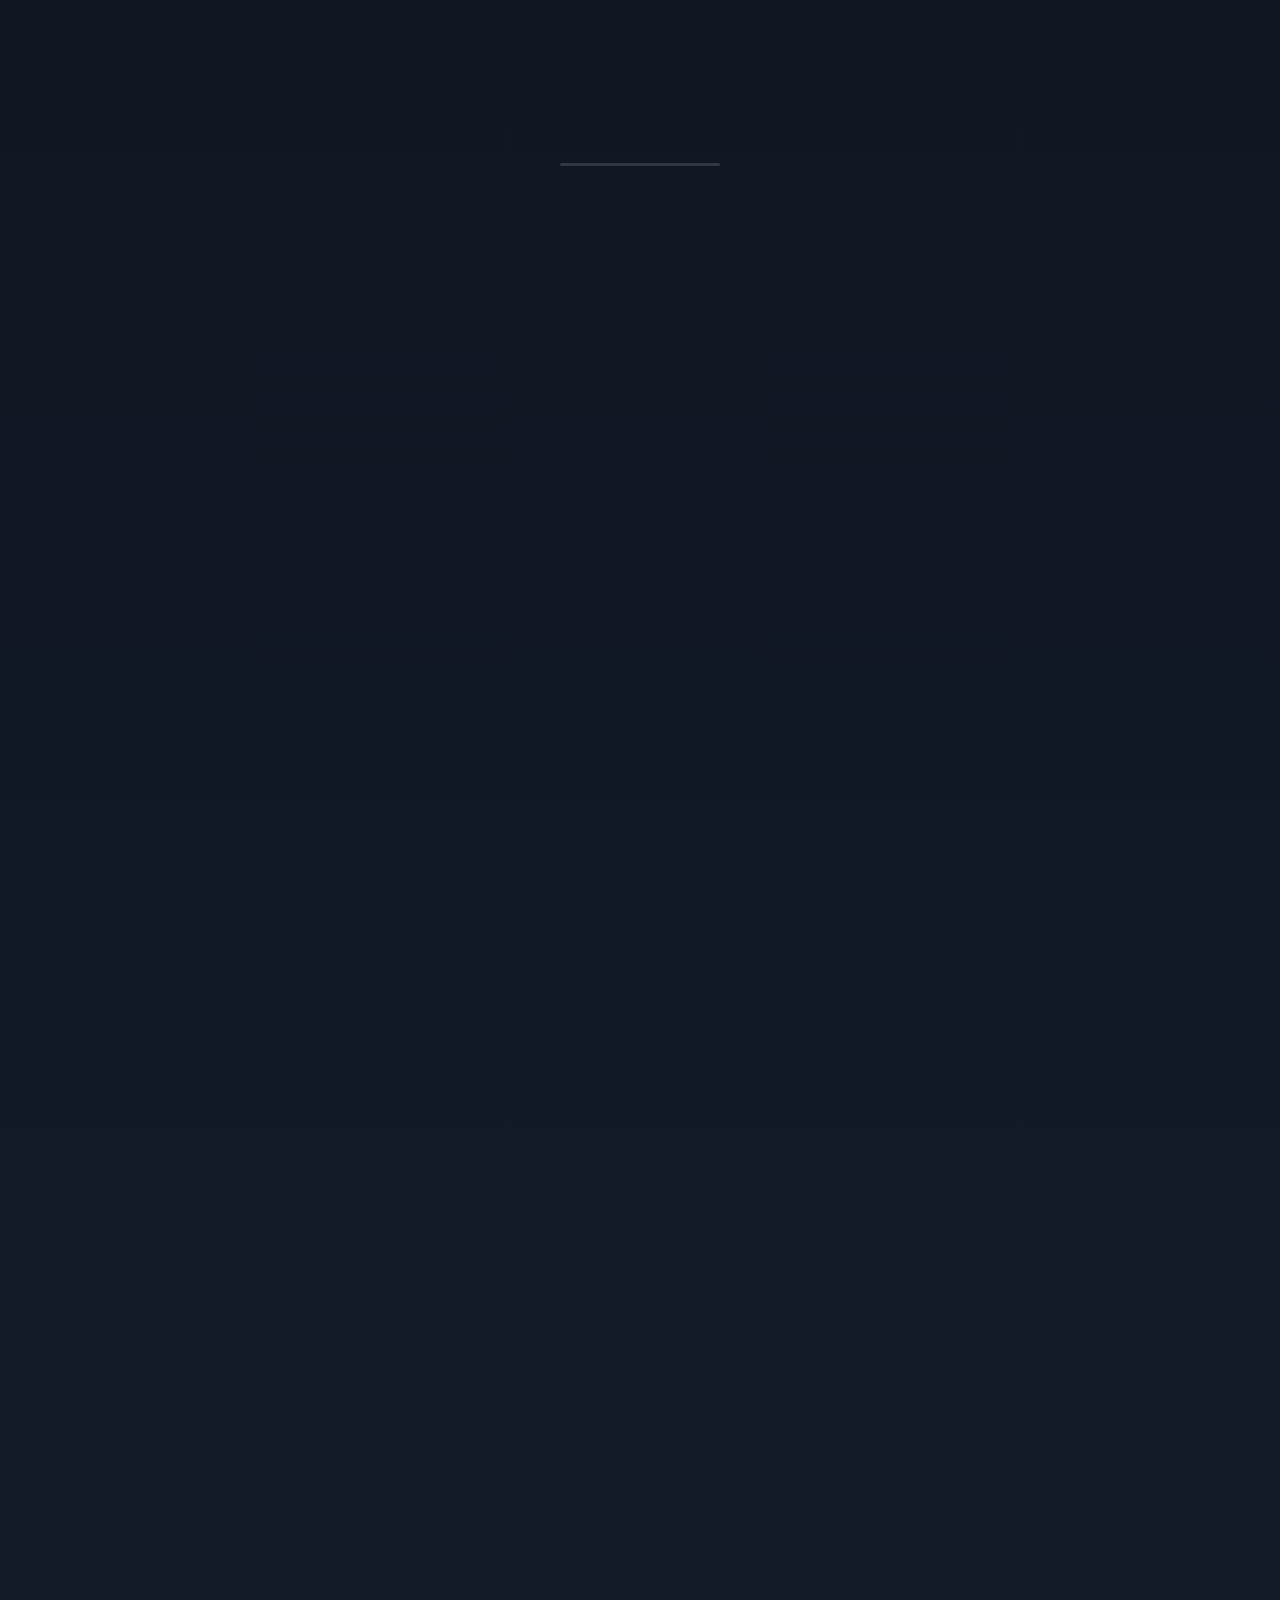
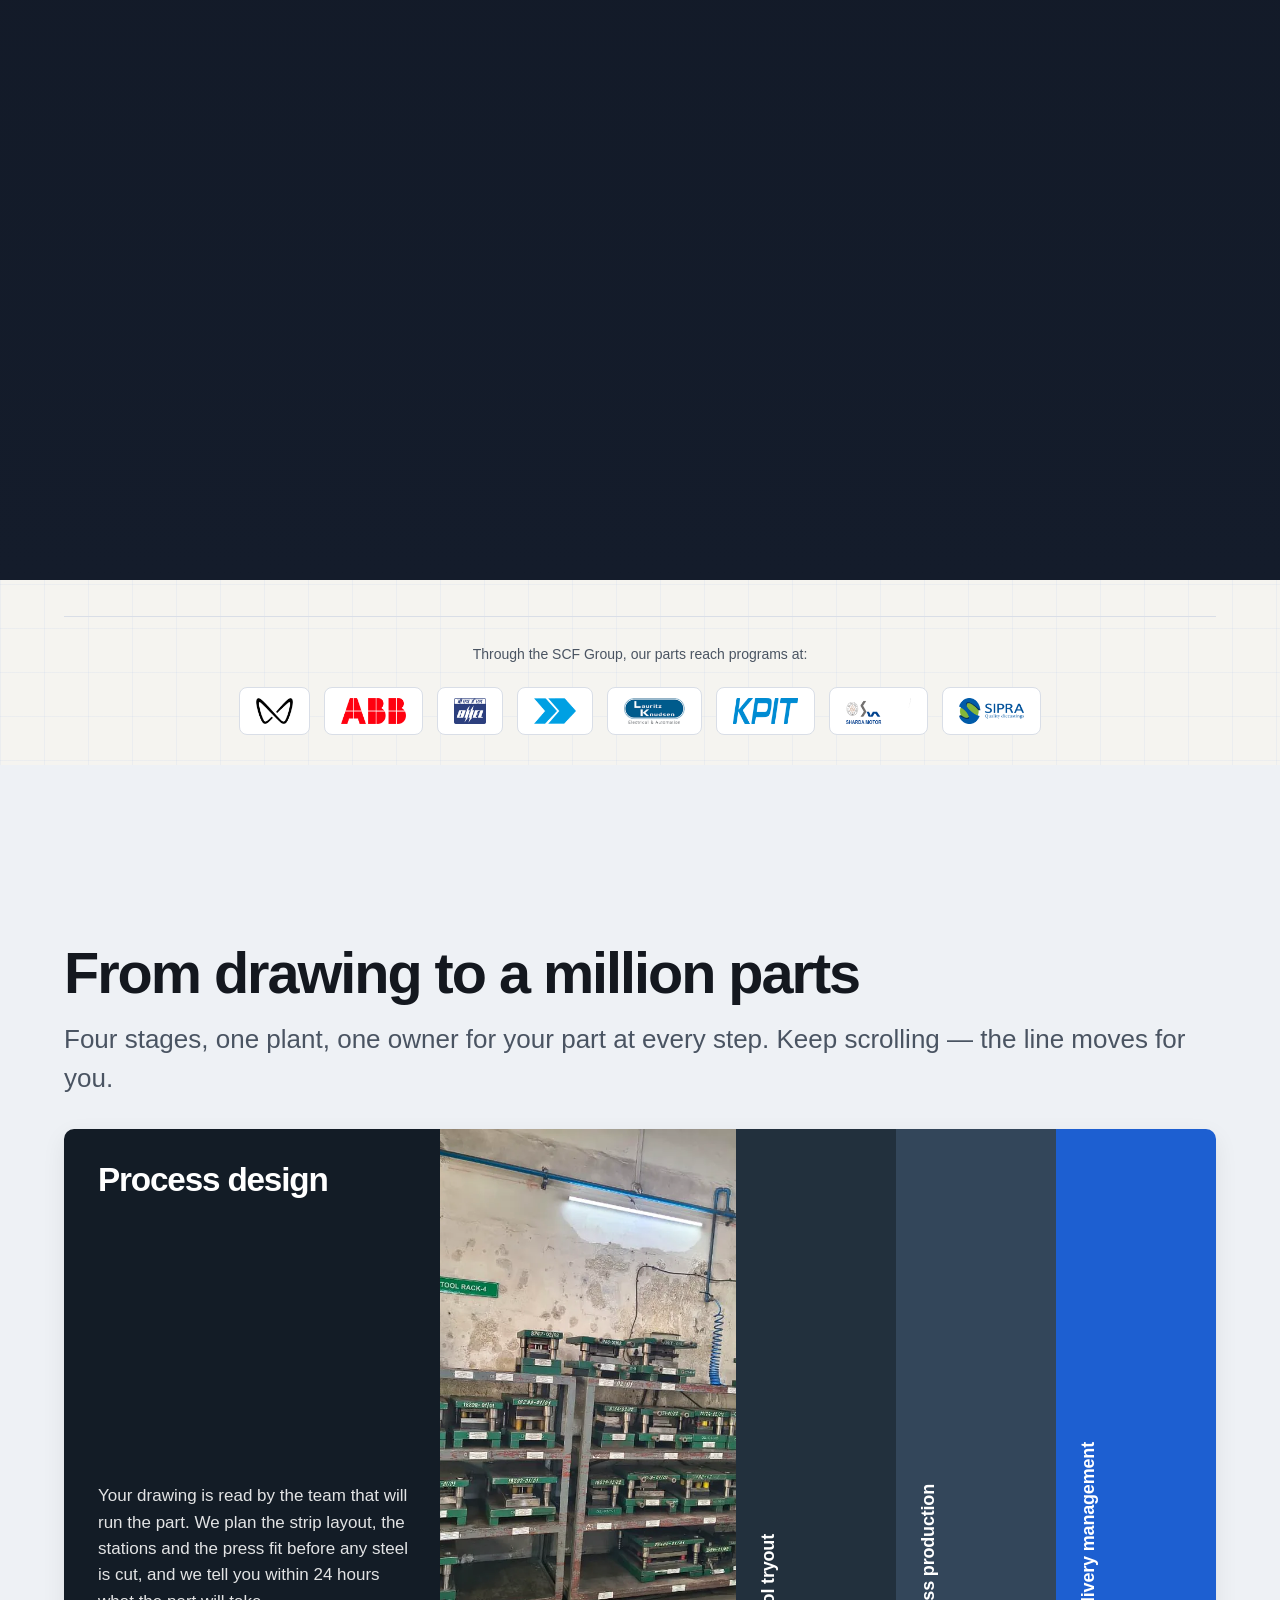
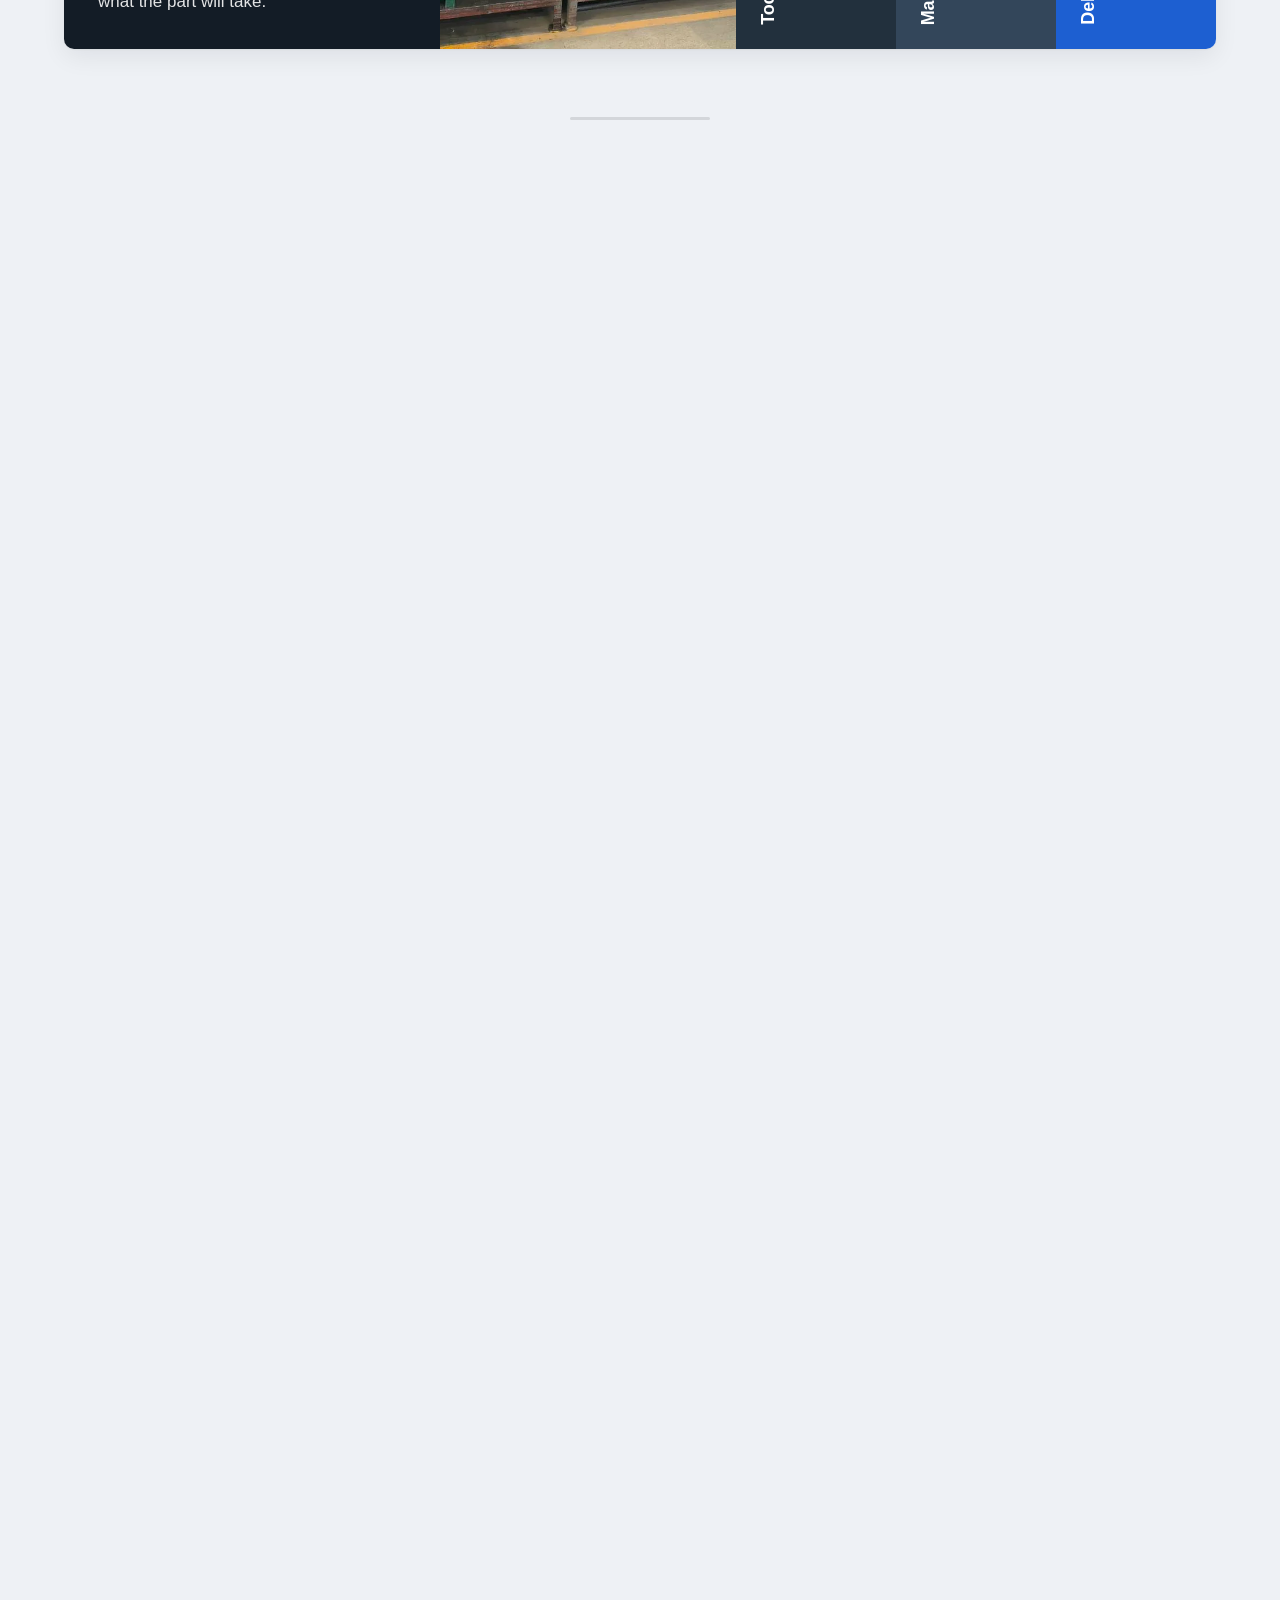
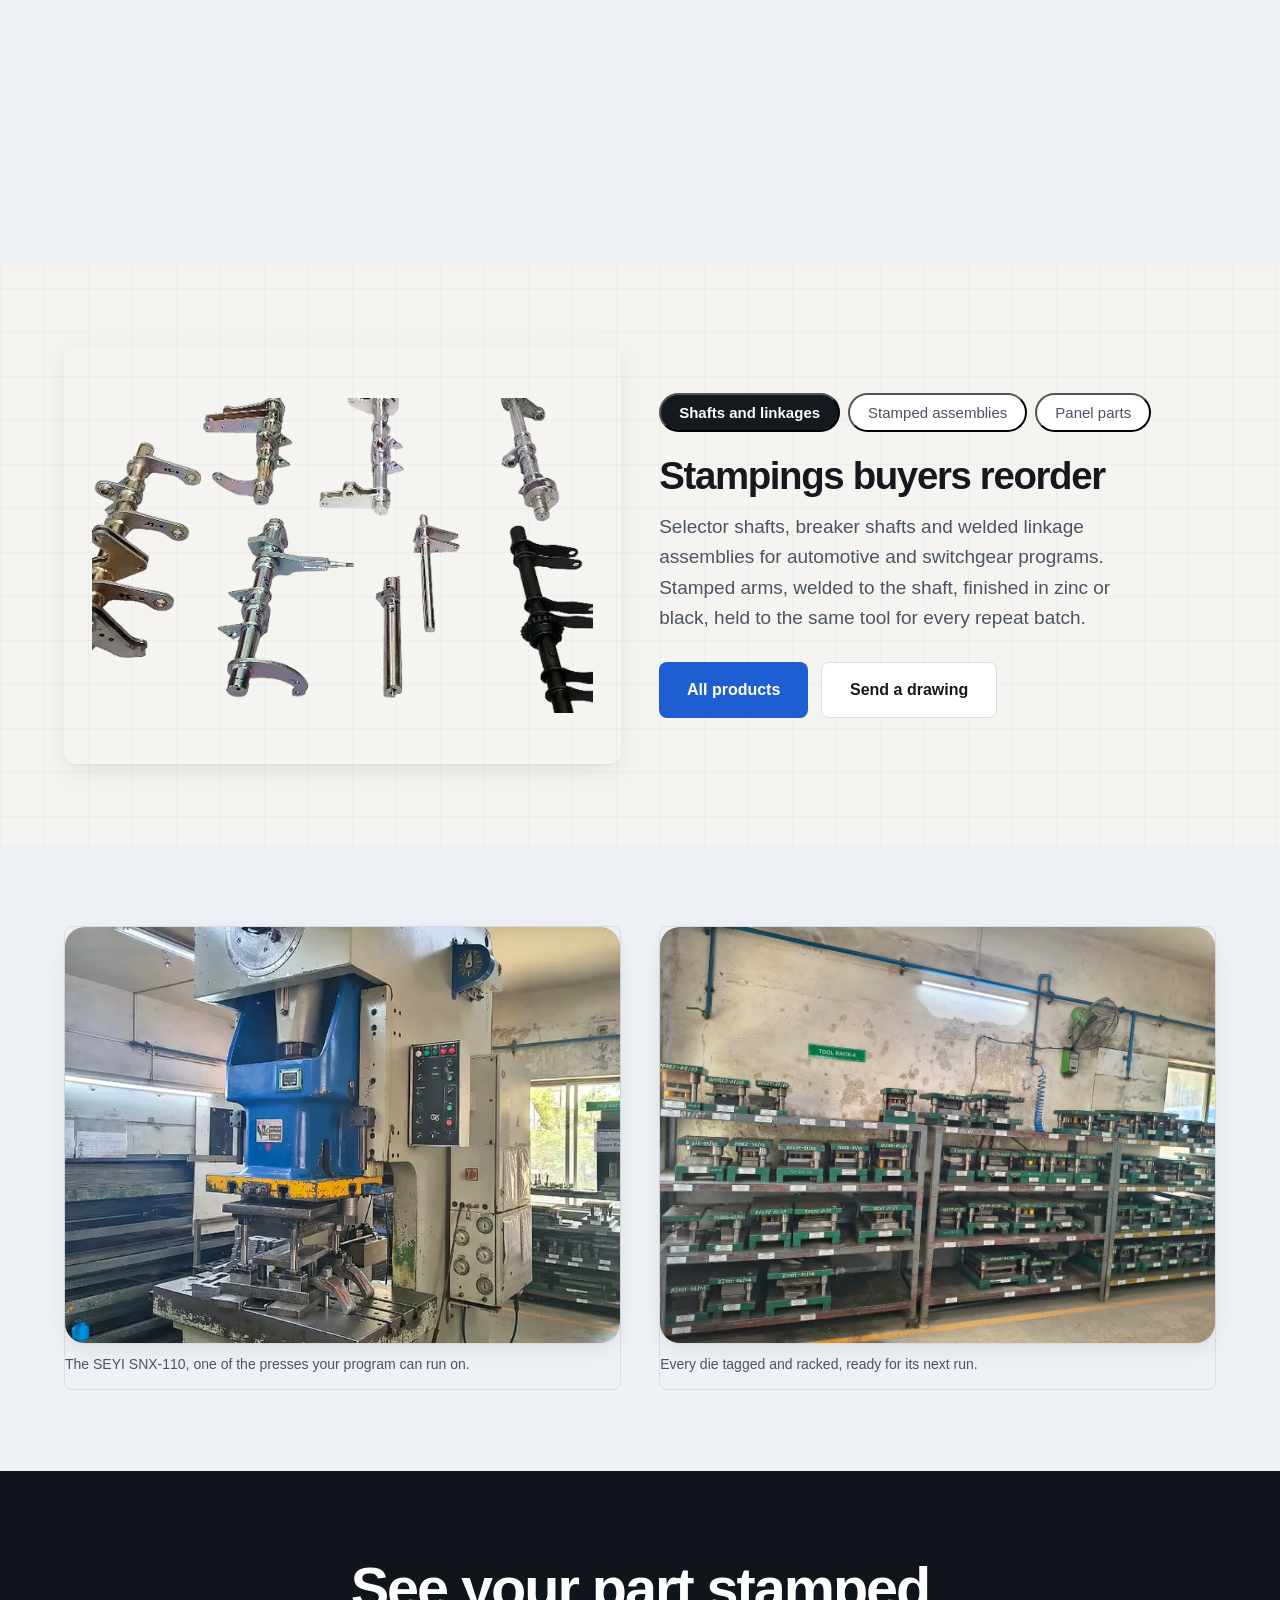
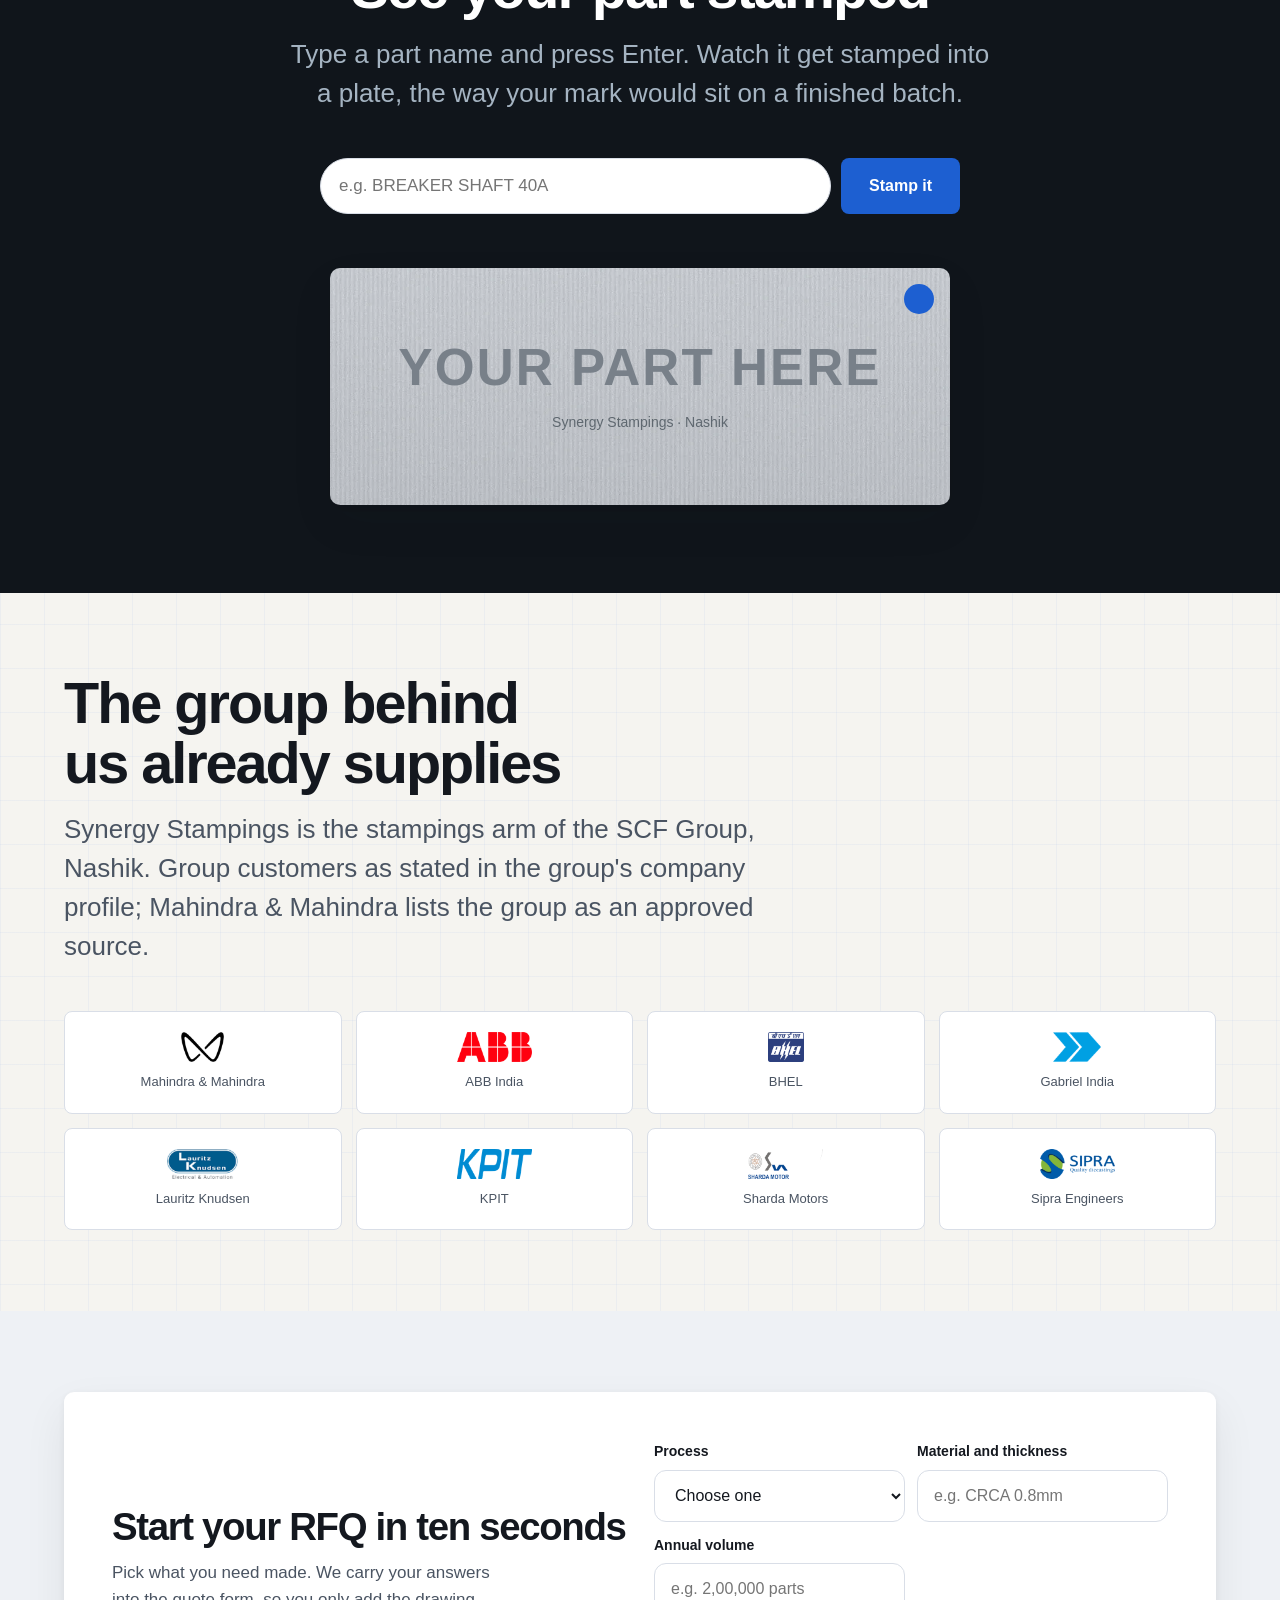
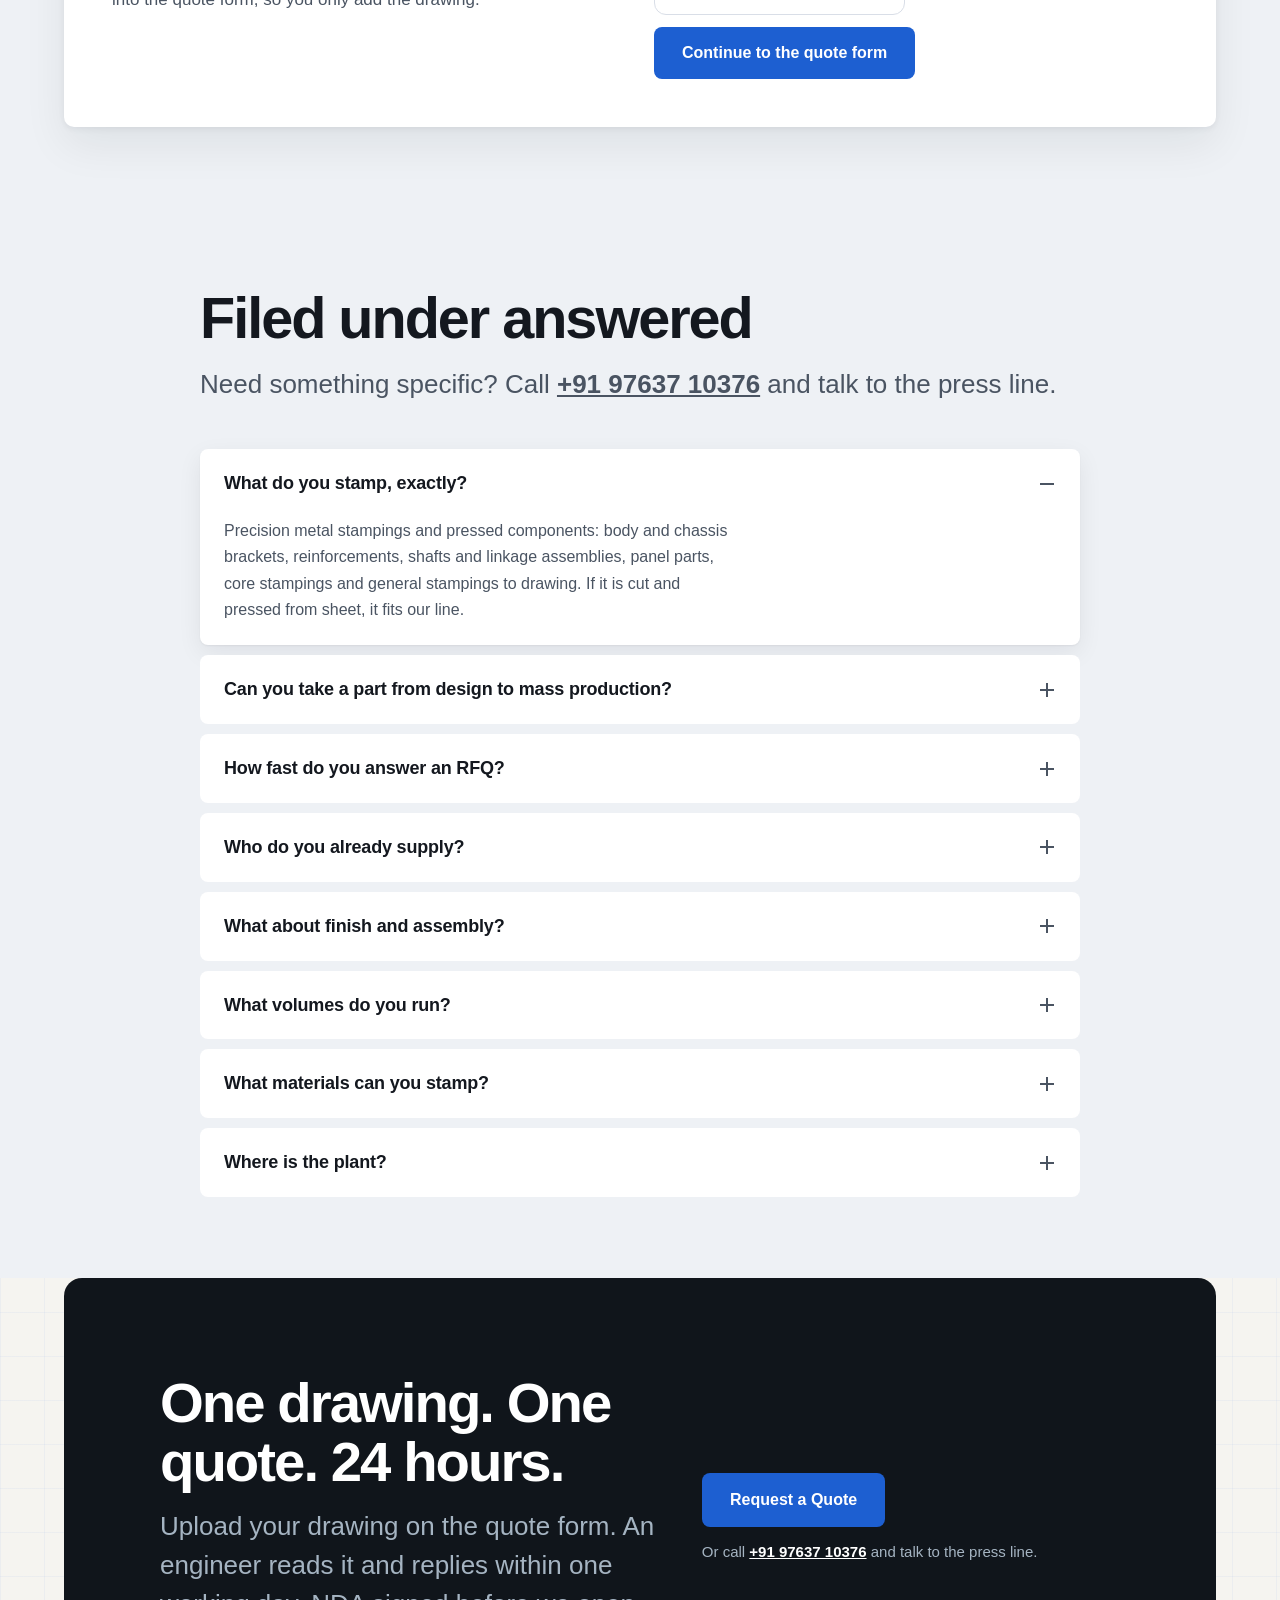
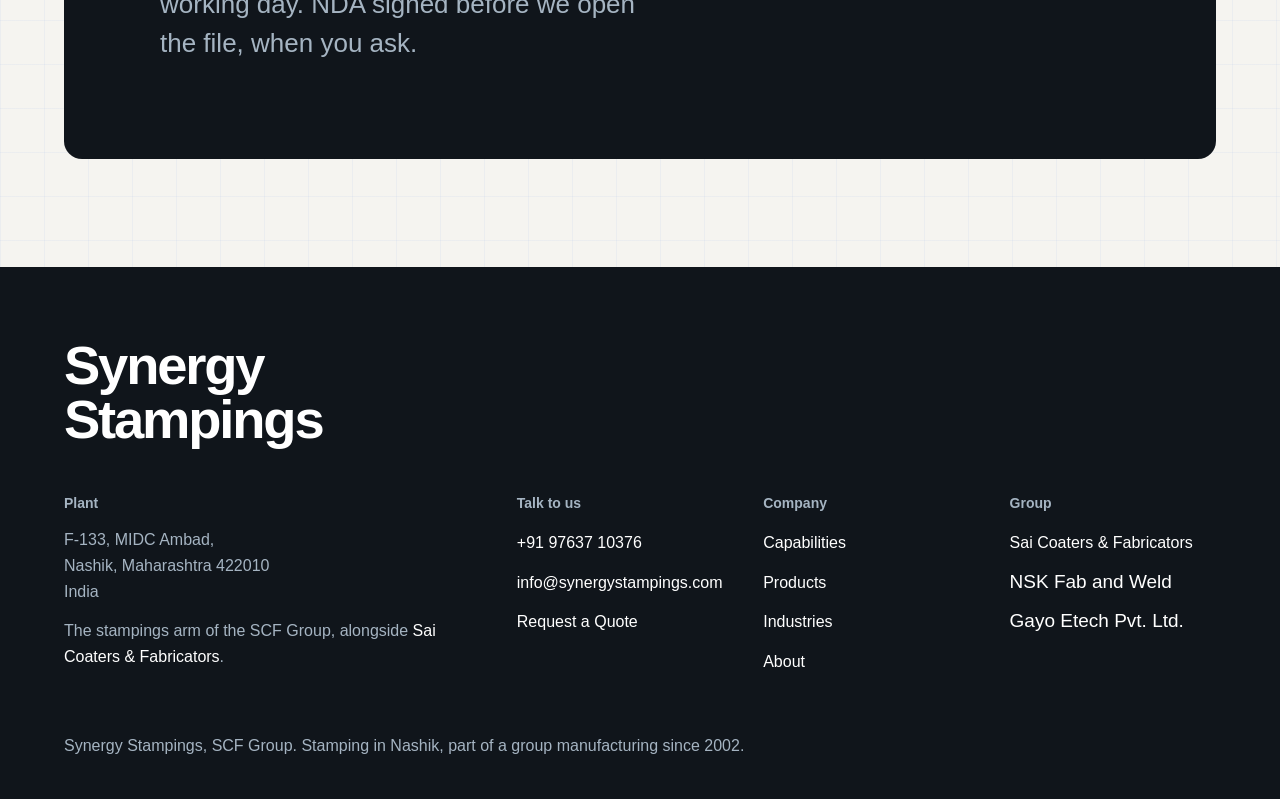
==== commit 52bc583b: "Synergy home: RFQ prefill card (parity with Sai), handler ported" ====
--- a/synergy-stampings/index.html
+++ b/synergy-stampings/index.html
@@ -10,7 +10,7 @@
 <link rel="preconnect" href="https://api.fontshare.com">
 <link rel="preconnect" href="https://cdn.fontshare.com" crossorigin>
 <link href="https://api.fontshare.com/v2/css?f[]=switzer@400,500,600,700&display=swap" rel="stylesheet">
-<link rel="stylesheet" href="assets/site.css?v=1792091385">
+<link rel="stylesheet" href="assets/site.css?v=1792091847">
 <script type="application/ld+json">
 {
   "@context": "https://schema.org",
@@ -278,6 +278,39 @@
   </div>
 </section>
 
+
+<!-- PREFILL: live RFQ starter -->
+<section class="section tint" aria-labelledby="pre-h">
+  <div class="prefill-card rise">
+    <div class="intro">
+      <h2 id="pre-h">Start your RFQ in ten seconds</h2>
+      <p>Pick what you need made. We carry your answers into the quote form, so you only add the drawing.</p>
+    </div>
+    <form data-prefill>
+      <div>
+        <label for="pf-process">Process</label>
+        <select id="pf-process" name="process">
+          <option value="">Choose one</option>
+          <option value="Stamping only">Stamping only</option>
+          <option value="Stamping + welding">Stamping + welding</option>
+          <option value="Stamping + coating">Stamping + coating</option>
+          <option value="Stamping + assembly">Stamping + assembly</option>
+          <option value="New tool build + production">New tool build + production</option>
+        </select>
+      </div>
+      <div>
+        <label for="pf-material">Material and thickness</label>
+        <input id="pf-material" name="material" type="text" placeholder="e.g. CRCA 0.8mm">
+      </div>
+      <div>
+        <label for="pf-volume">Annual volume</label>
+        <input id="pf-volume" name="volume" type="text" placeholder="e.g. 2,00,000 parts">
+      </div>
+      <button class="btn go" type="submit">Continue to the quote form</button>
+    </form>
+  </div>
+</section>
+
 <!-- FAQ -->
 <section class="section tint" aria-labelledby="faq-h">
   <div class="section-head">
@@ -377,13 +410,13 @@
 {"imports": {"three": "./assets/vendor/three.module.js", "three/addons/": "./assets/vendor/"}}
 </script>
 <script type="module">
-  import { initHero3D } from './assets/hero3d.js?v=1792091385';
+  import { initHero3D } from './assets/hero3d.js?v=1792091847';
   try {
     initHero3D({ kind: 'blank', accent: 0x1D5FD1, mount: '#hero3d', modelX: 0, modelScale: 1.28 });
     document.getElementById('hero3d').classList.add('on');
   } catch (e) { /* fallback photo stays */ }
 </script>
-<script src="assets/scrollfx.js?v=1792091385" defer></script>
-<script src="assets/site.js?v=1792091385" defer></script>
+<script src="assets/scrollfx.js?v=1792091847" defer></script>
+<script src="assets/site.js?v=1792091847" defer></script>
 </body>
 </html>
--- a/synergy-stampings/assets/site.css
+++ b/synergy-stampings/assets/site.css
@@ -864,3 +864,27 @@
   h1, h2, h3, p, li, tr { break-inside: avoid; }
   .spec, .prod-row, .who-card, .process-card { border: 1px solid #ccc !important; break-inside: avoid; }
 }
+
+/* prefill widget: modern card */
+.prefill-card {
+  background: var(--surface); border-radius: var(--r-lg);
+  box-shadow: var(--shadow-lg, 0 18px 50px rgba(10,18,28,0.12)); padding: clamp(28px, 4vw, 48px);
+  display: grid; grid-template-columns: 1fr 1fr; gap: 28px; align-items: center;
+}
+.prefill-card .intro h2 { font-size: clamp(1.8rem, 3vw, 2.6rem); }
+.prefill-card .intro p { margin-top: 12px; color: var(--ink-2); font-size: 17px; max-width: 40ch; }
+.prefill-card form { display: grid; grid-template-columns: 1fr 1fr; gap: 12px; }
+.prefill-card label { display: block; font-size: 14px; font-weight: 600; margin-bottom: 7px; color: var(--ink); }
+.prefill-card select, .prefill-card input {
+  width: 100%; min-height: 52px; padding: 12px 16px; font-size: 16px; font-family: var(--font-text);
+  border: 1px solid var(--line); background: var(--surface); color: var(--ink); border-radius: 12px;
+  transition: border-color 160ms ease, box-shadow 160ms ease;
+}
+.prefill-card select:focus, .prefill-card input:focus {
+  border-color: var(--blue); outline: none; box-shadow: 0 0 0 4px rgba(29,95,209,0.15);
+}
+.prefill-card .go { grid-column: 1 / -1; justify-self: start; }
+@media (max-width: 900px) {
+  .prefill-card { grid-template-columns: 1fr; }
+  .prefill-card form { grid-template-columns: 1fr; }
+}
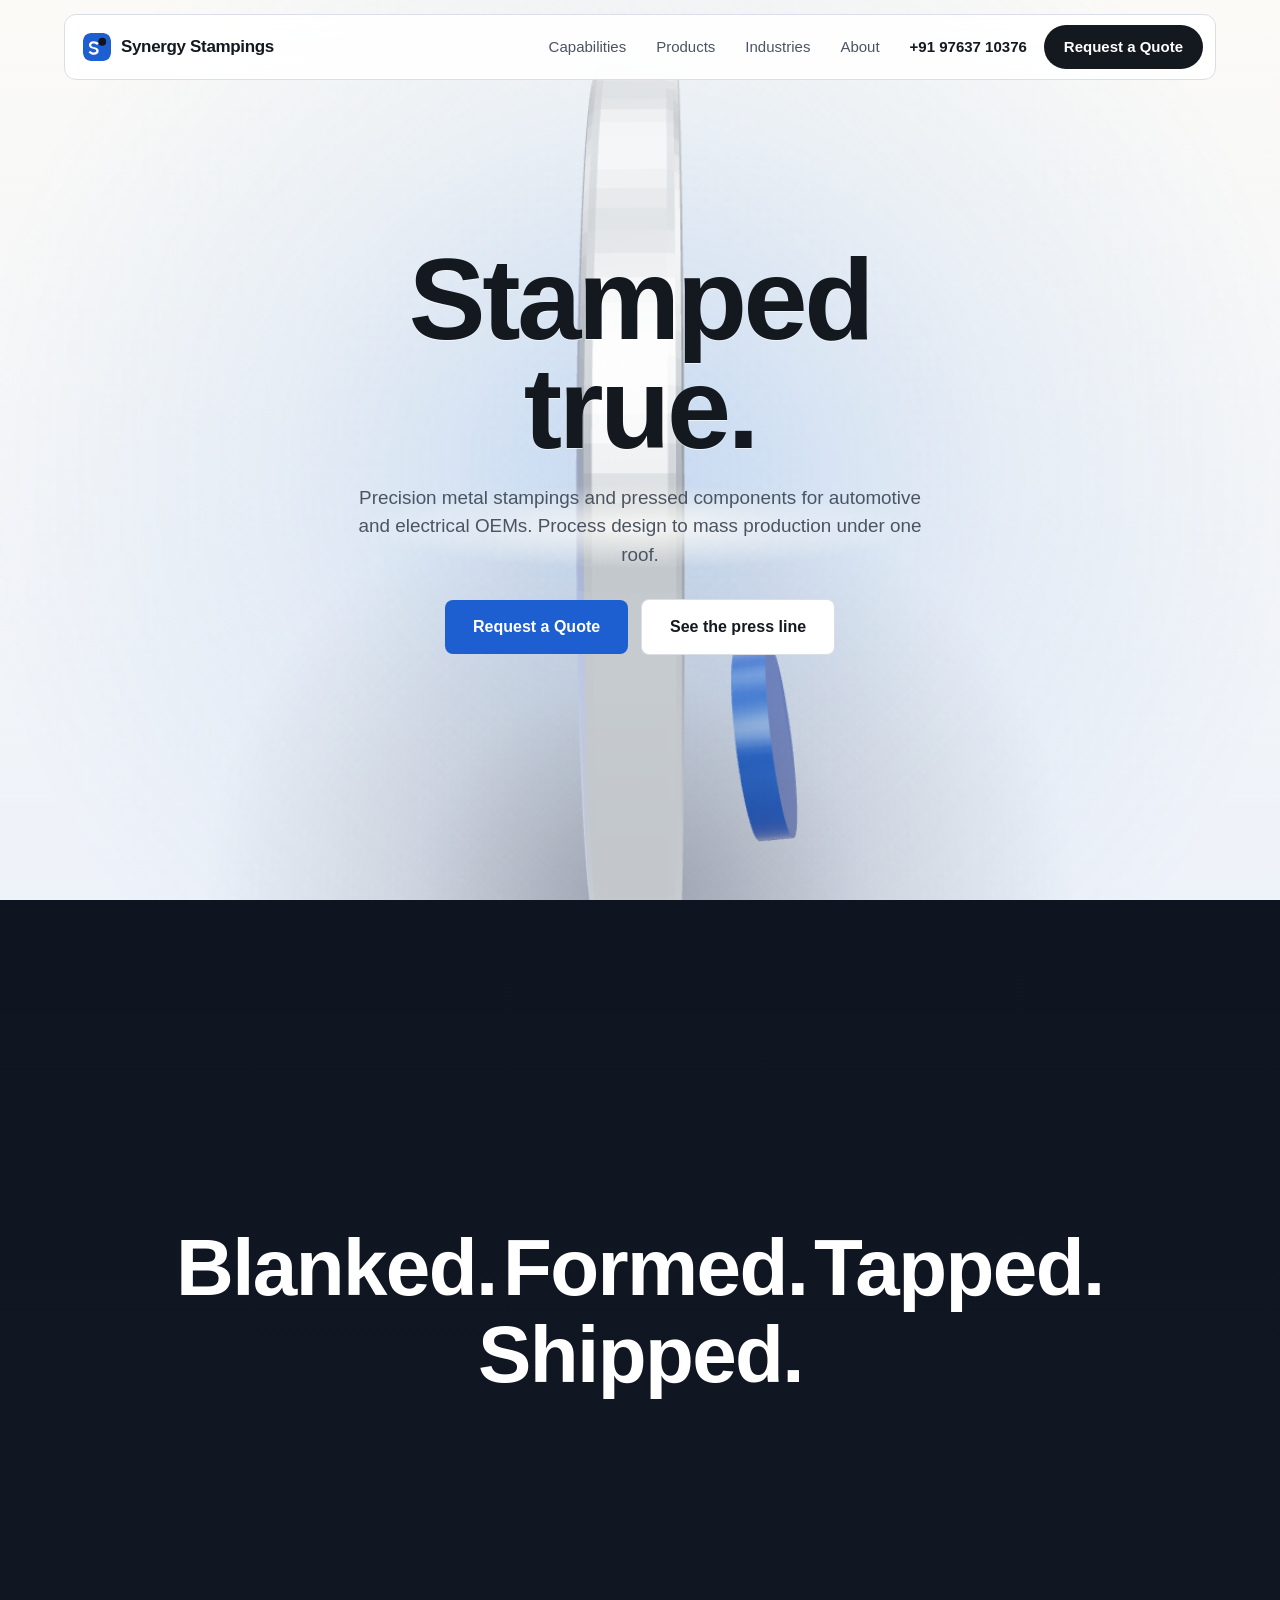
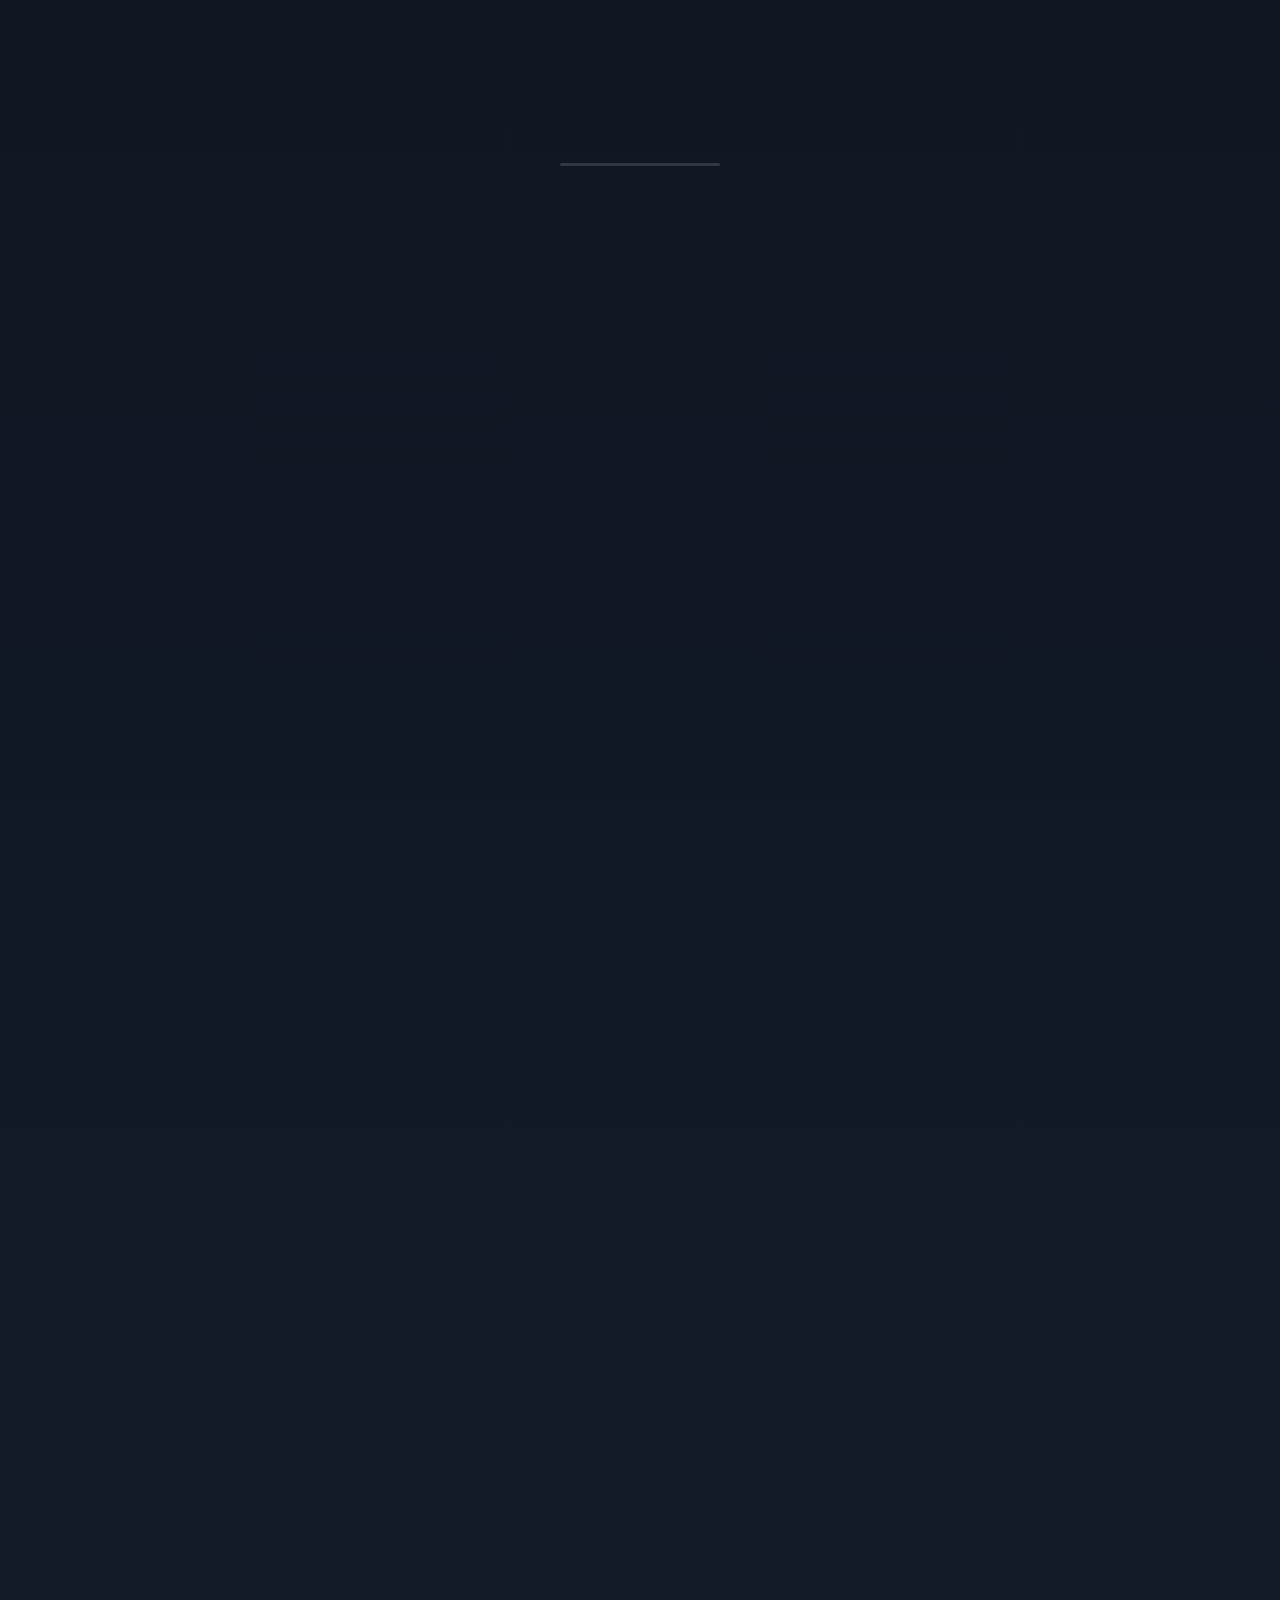
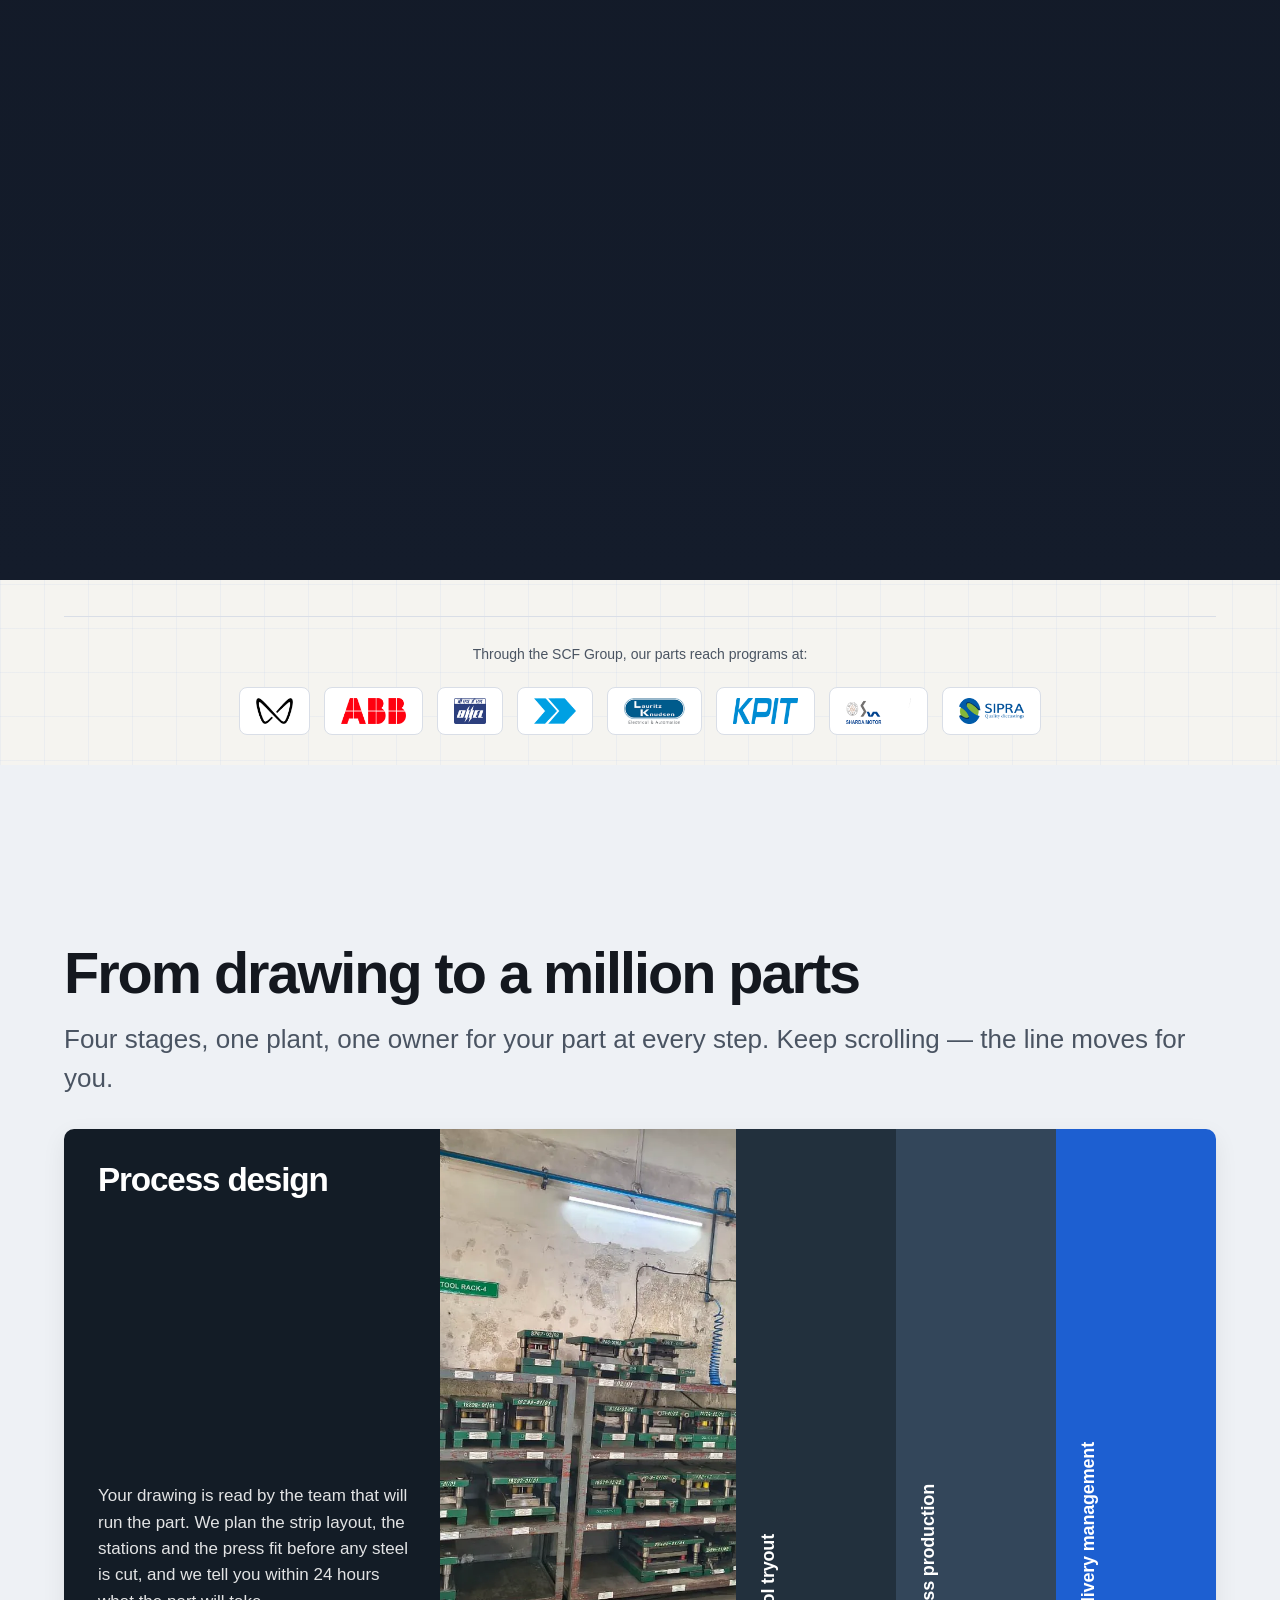
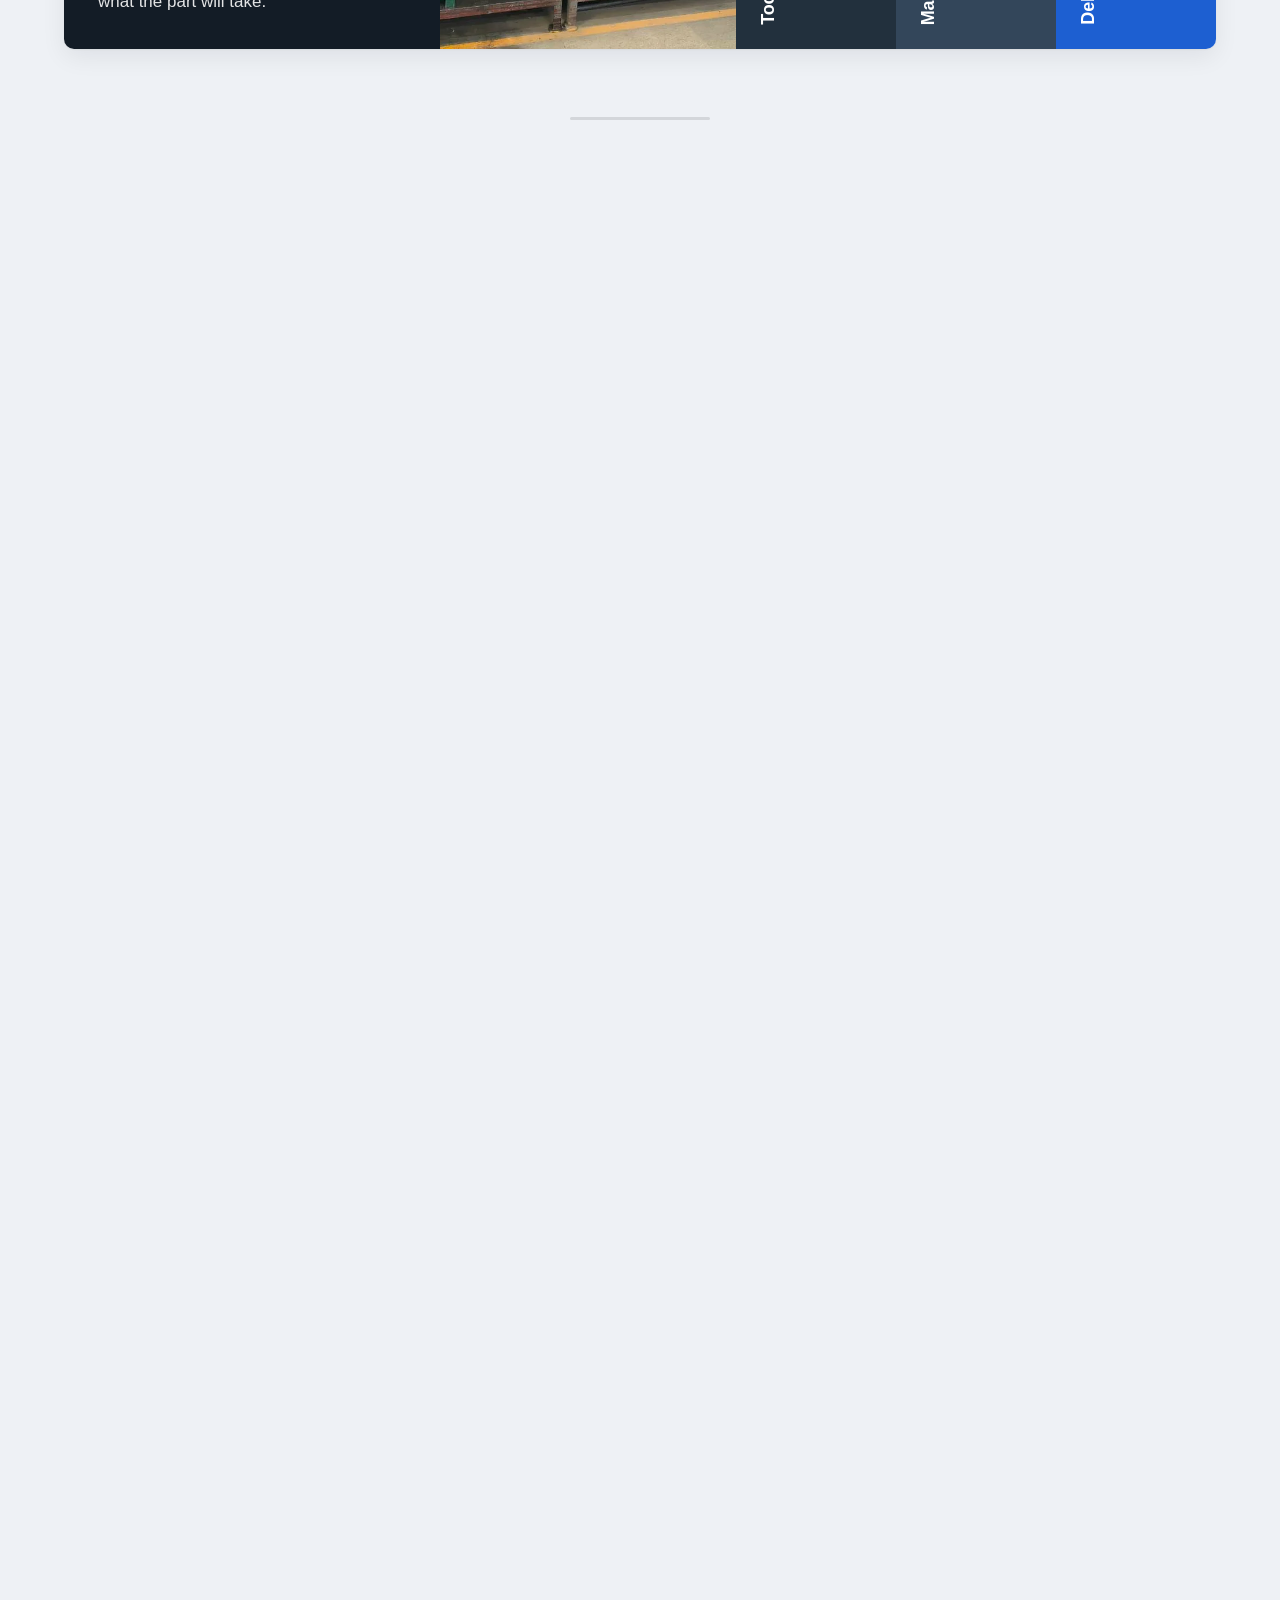
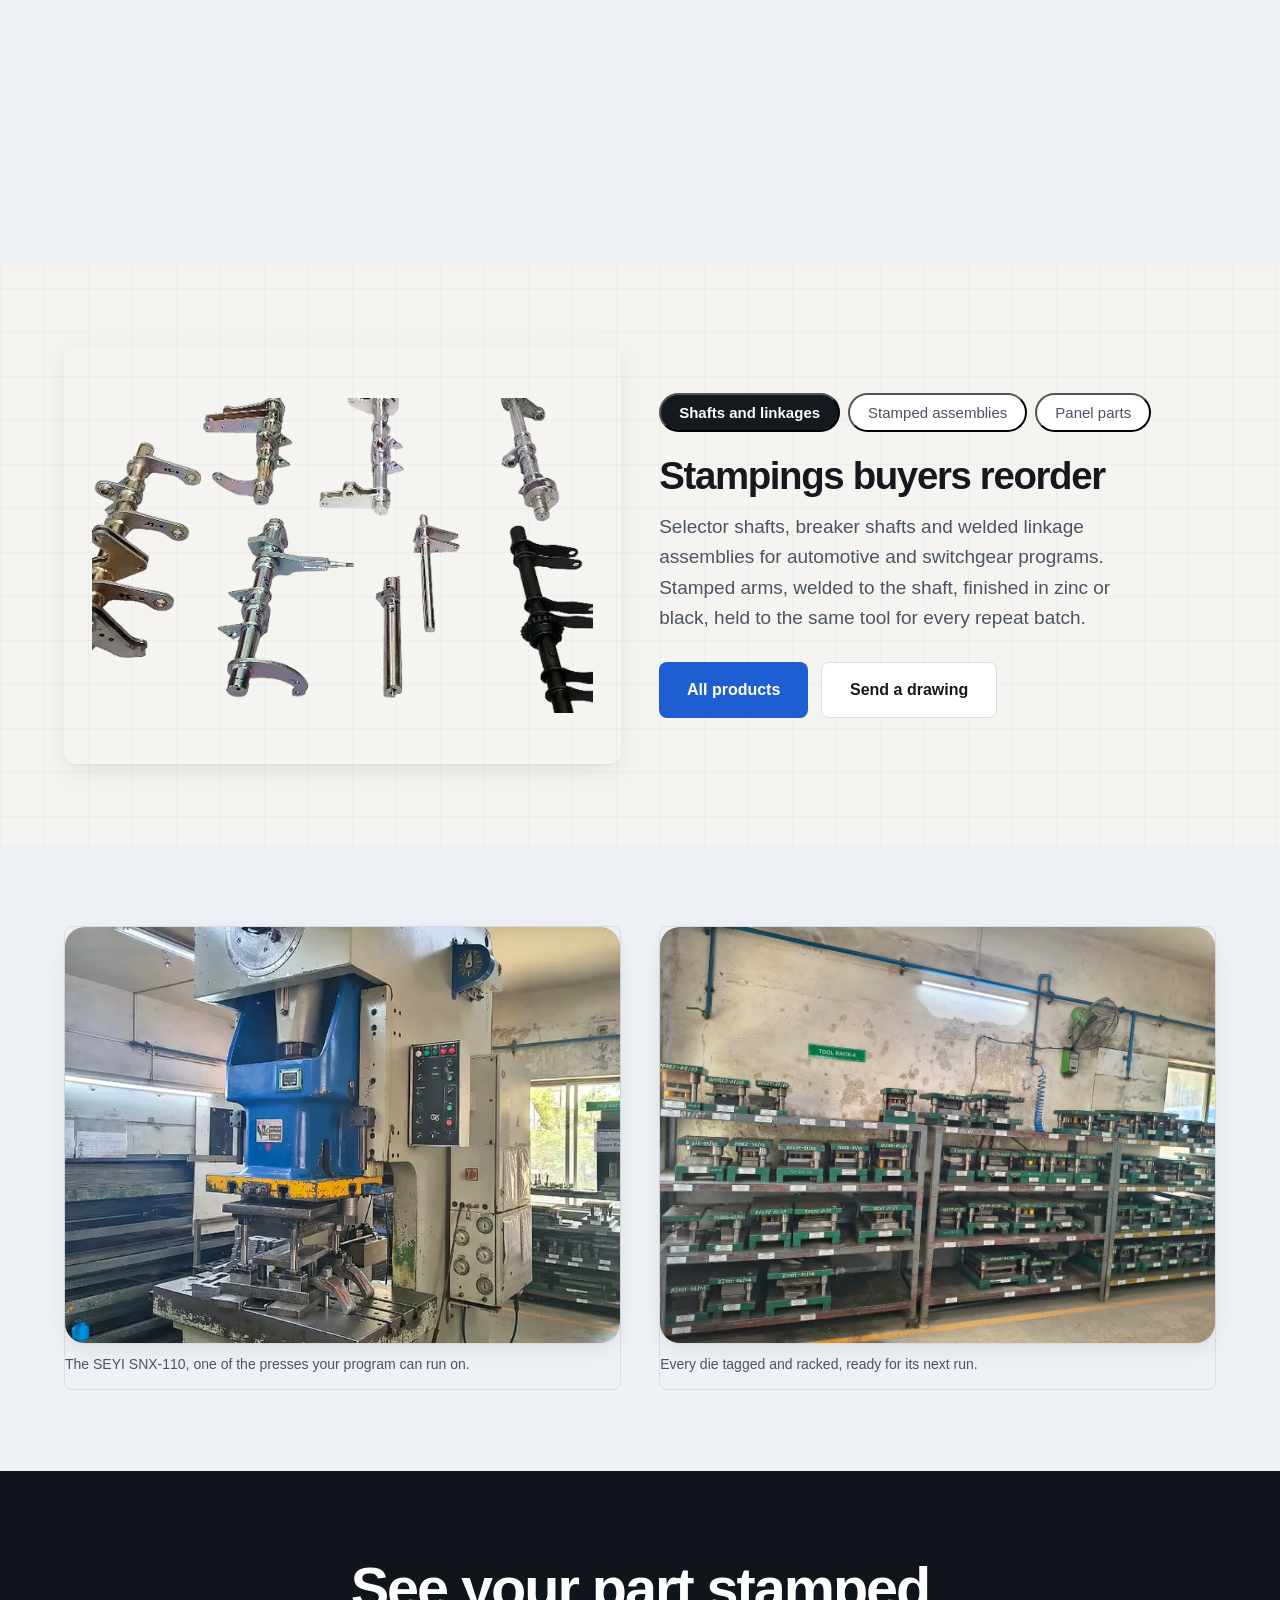
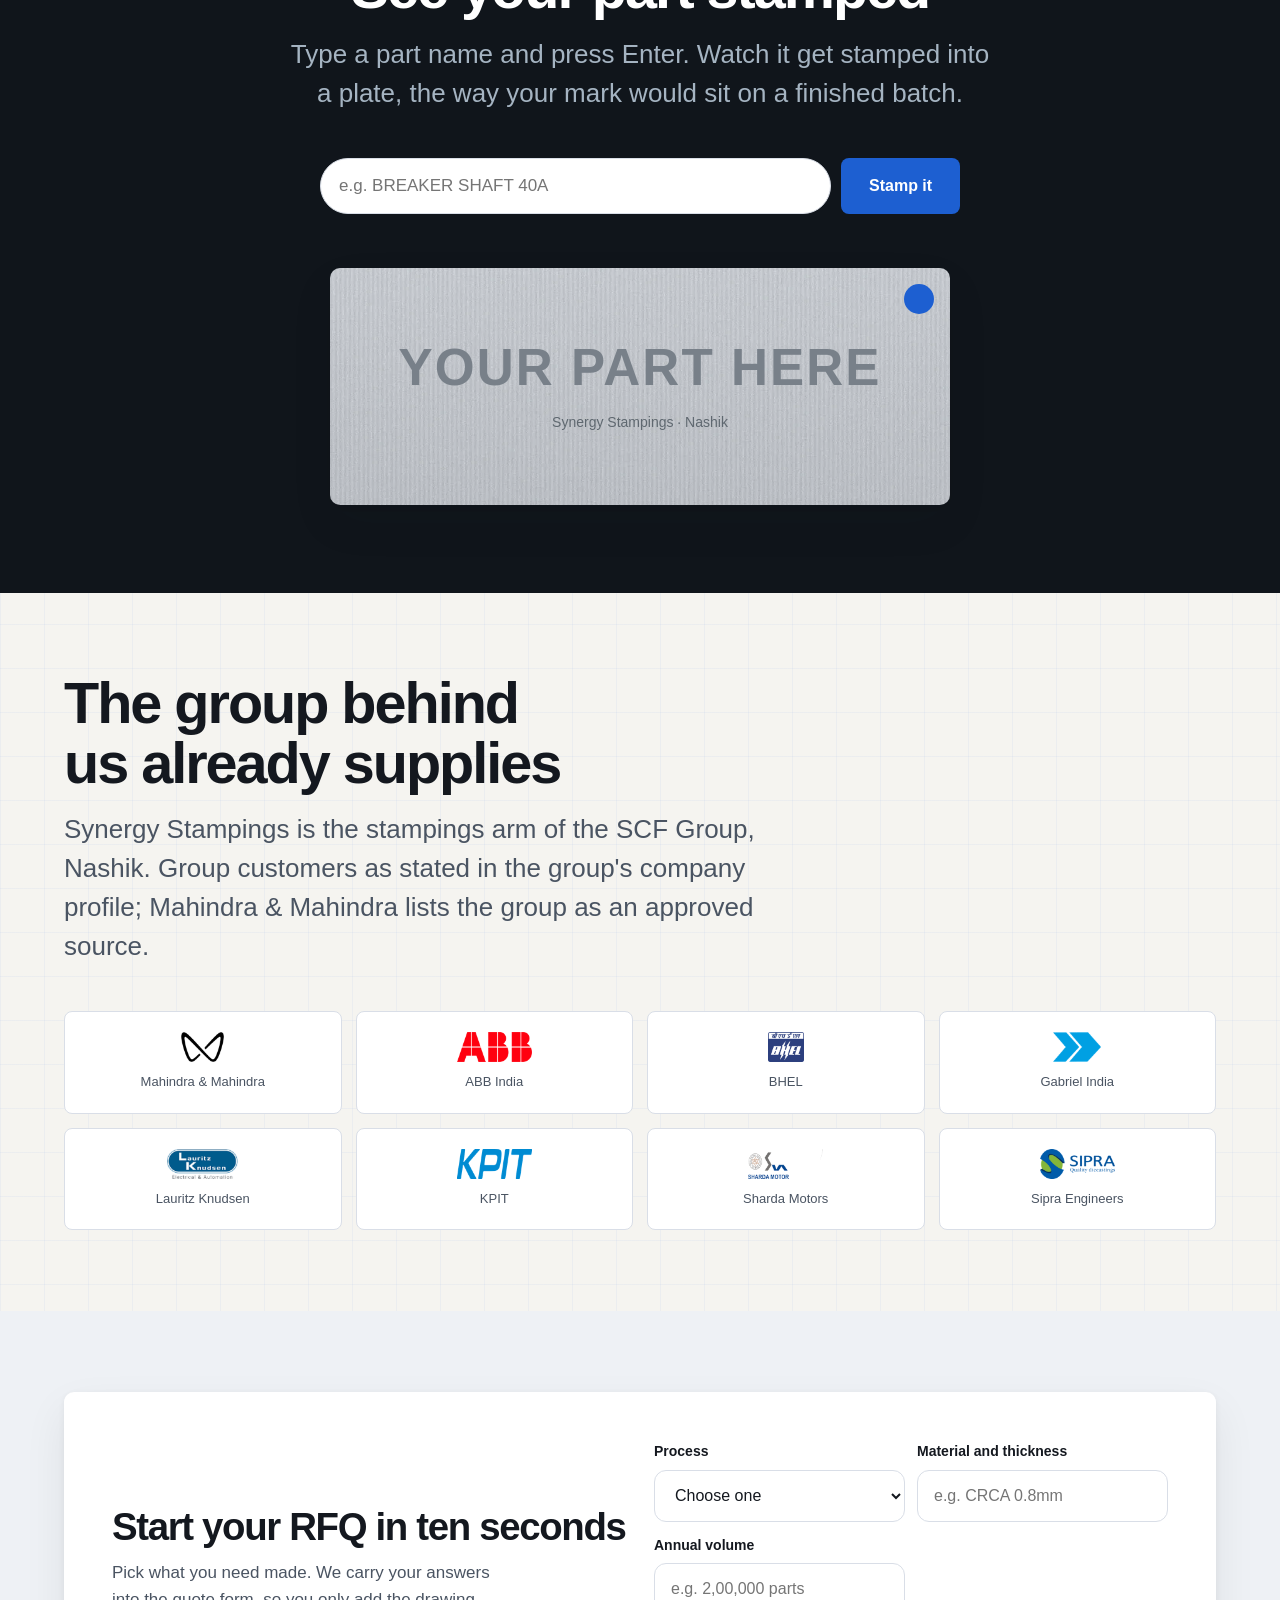
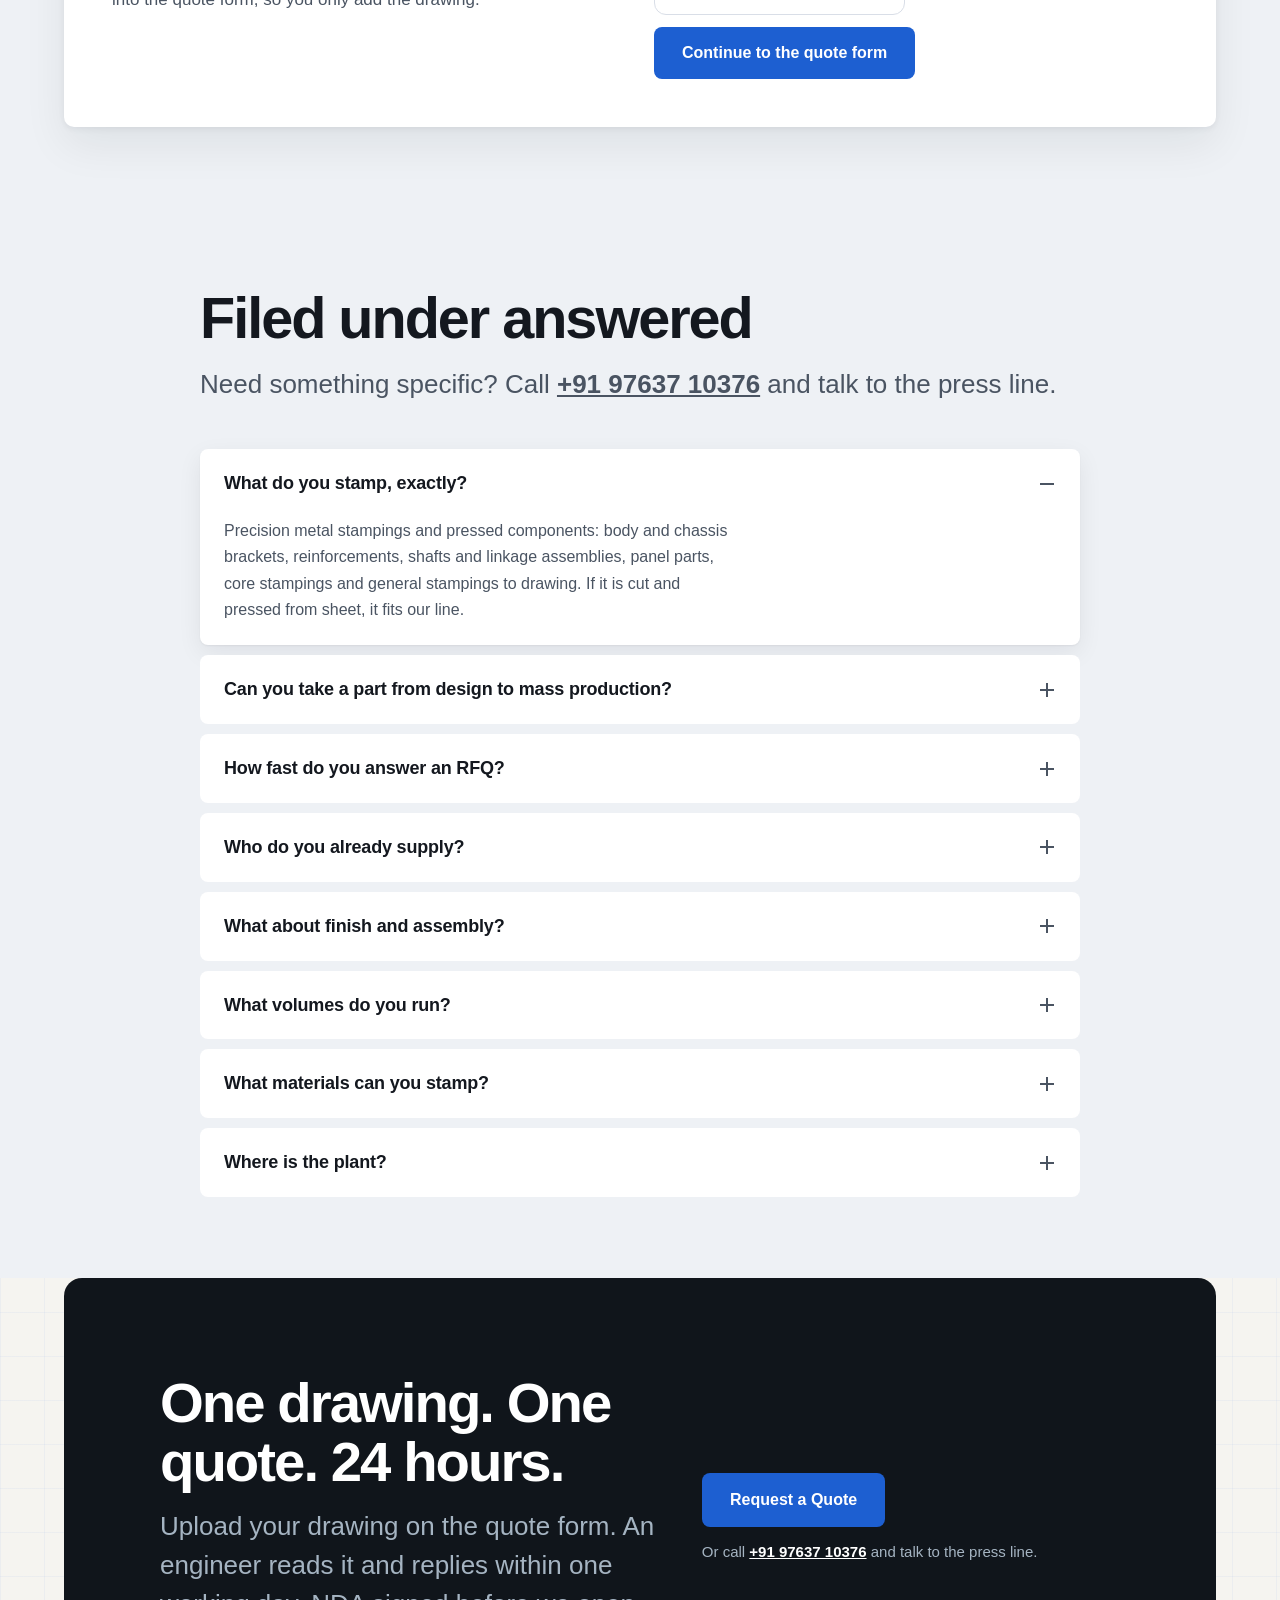
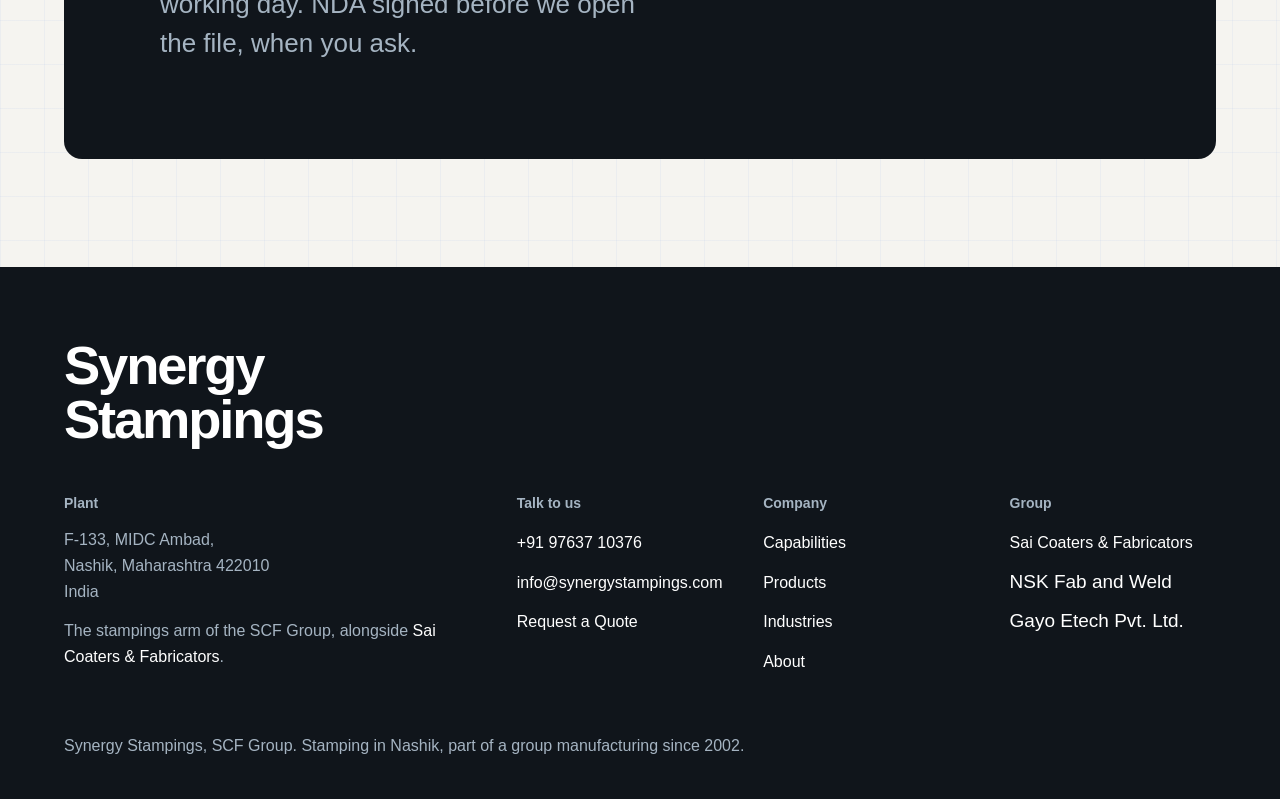
==== commit d9a84314: "Perf: 3D hero deferred to idle (fallback img is LCP), hero preload. domReady -50% live" ====
--- a/synergy-stampings/index.html
+++ b/synergy-stampings/index.html
@@ -10,7 +10,7 @@
 <link rel="preconnect" href="https://api.fontshare.com">
 <link rel="preconnect" href="https://cdn.fontshare.com" crossorigin>
 <link href="https://api.fontshare.com/v2/css?f[]=switzer@400,500,600,700&display=swap" rel="stylesheet">
-<link rel="stylesheet" href="assets/site.css?v=1792091847">
+<link rel="stylesheet" href="assets/site.css?v=1792092153">
 <script type="application/ld+json">
 {
   "@context": "https://schema.org",
@@ -80,6 +80,7 @@
 <meta name="twitter:title" content="Synergy Stampings | Precision Stampings, Nashik">
 <meta name="twitter:description" content="Precision metal stampings and pressed components from MIDC Ambad, Nashik for automotive and electrical OEMs. Part of the SCF Group. Quotes in 24 hours.">
 <meta name="twitter:image" content="https://site.xseven.us/synergy-stampings/assets/img/press-seyi-110.webp">
+<link rel="preload" as="image" href="assets/img/breaker-shaft-range.webp">
 </head>
 <body>
 <a class="skip" href="#main">Skip to content</a>
@@ -410,13 +411,18 @@
 {"imports": {"three": "./assets/vendor/three.module.js", "three/addons/": "./assets/vendor/"}}
 </script>
 <script type="module">
-  import { initHero3D } from './assets/hero3d.js?v=1792091847';
-  try {
-    initHero3D({ kind: 'blank', accent: 0x1D5FD1, mount: '#hero3d', modelX: 0, modelScale: 1.28 });
-    document.getElementById('hero3d').classList.add('on');
-  } catch (e) { /* fallback photo stays */ }
+  // 3D hero loads AFTER first paint: the fallback image is the LCP visual;
+  // three.js (671KB) downloads during idle time, then fades in.
+  const boot3d = () => import('./assets/hero3d.js?v=1792092153').then(m => {
+    try {
+      m.initHero3D({ kind: 'blank', accent: 0x1D5FD1, mount: '#hero3d', modelX: 0, modelScale: 1.28 });
+      document.getElementById('hero3d').classList.add('on');
+    } catch (e) { /* fallback photo stays */ }
+  }).catch(() => {});
+  if ('requestIdleCallback' in window) requestIdleCallback(boot3d, { timeout: 2500 });
+  else window.addEventListener('load', () => setTimeout(boot3d, 300));
 </script>
-<script src="assets/scrollfx.js?v=1792091847" defer></script>
-<script src="assets/site.js?v=1792091847" defer></script>
+<script src="assets/scrollfx.js?v=1792092153" defer></script>
+<script src="assets/site.js?v=1792092153" defer></script>
 </body>
 </html>
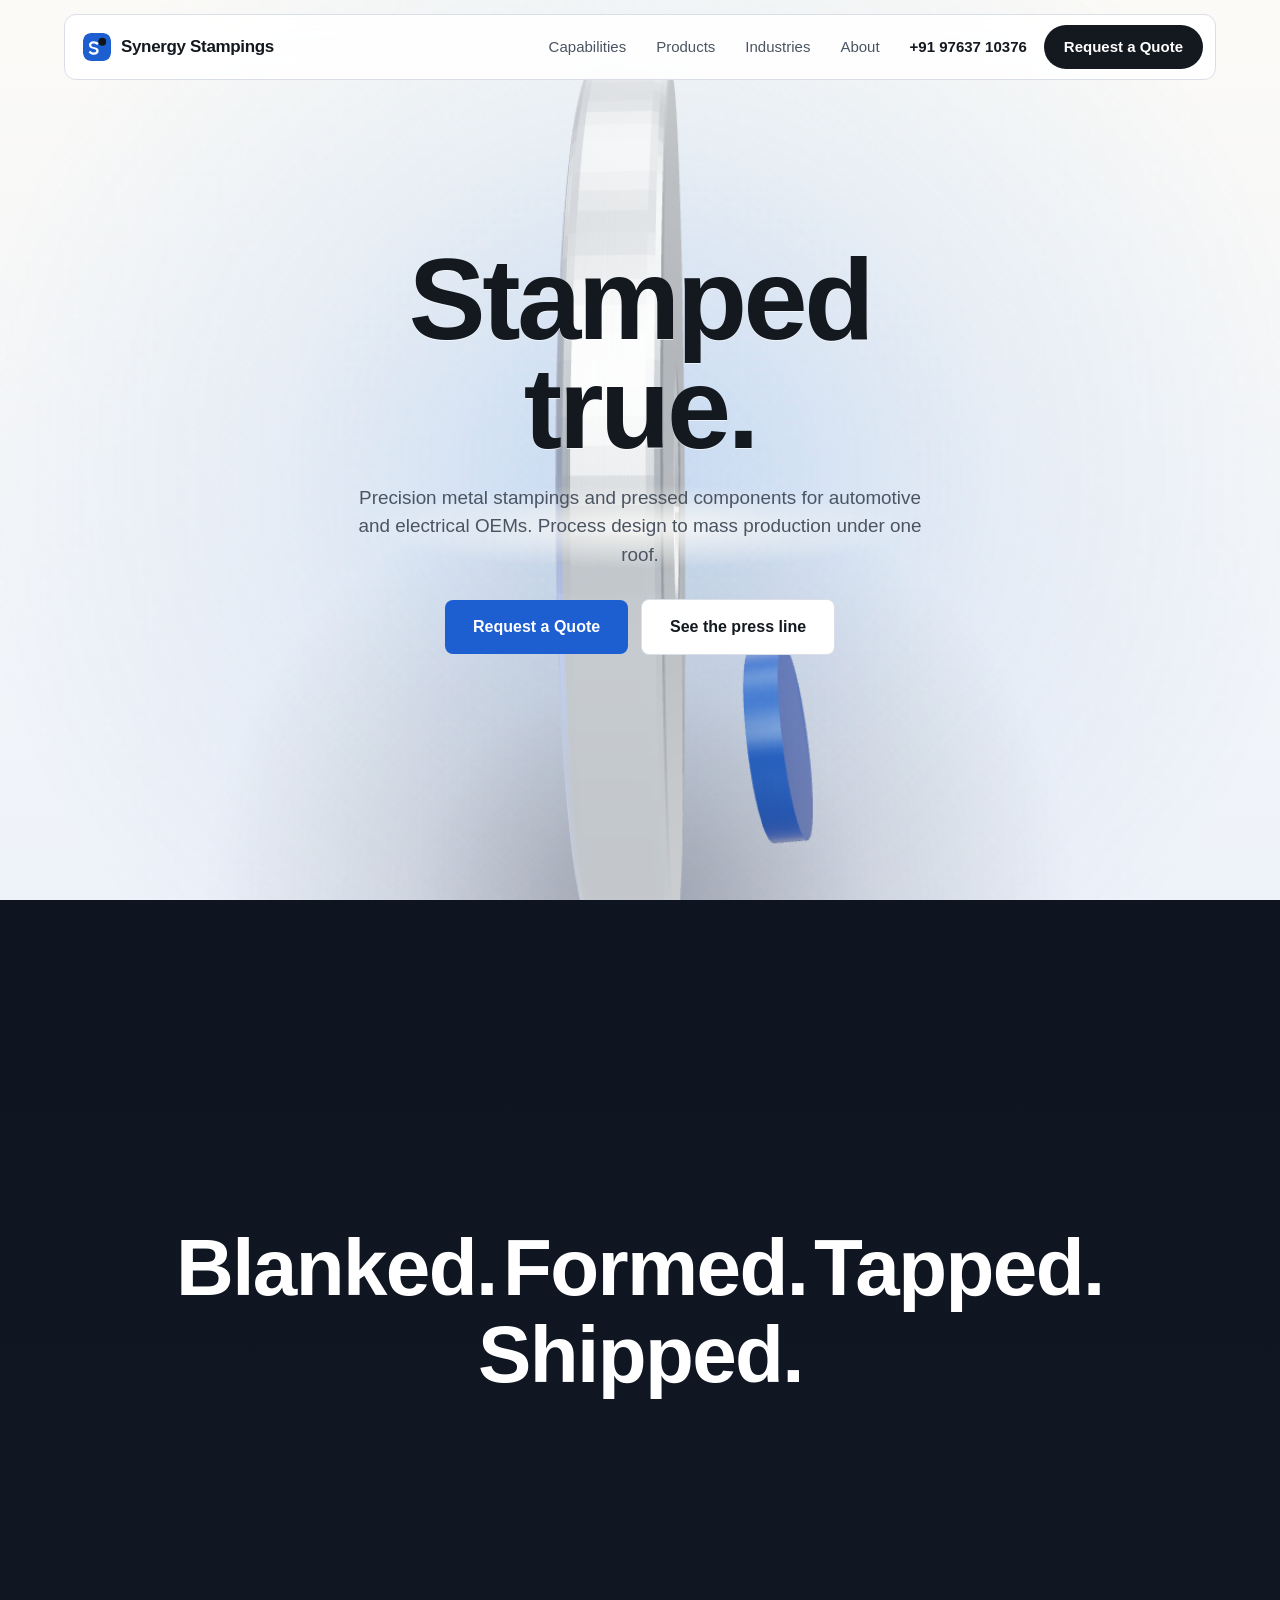
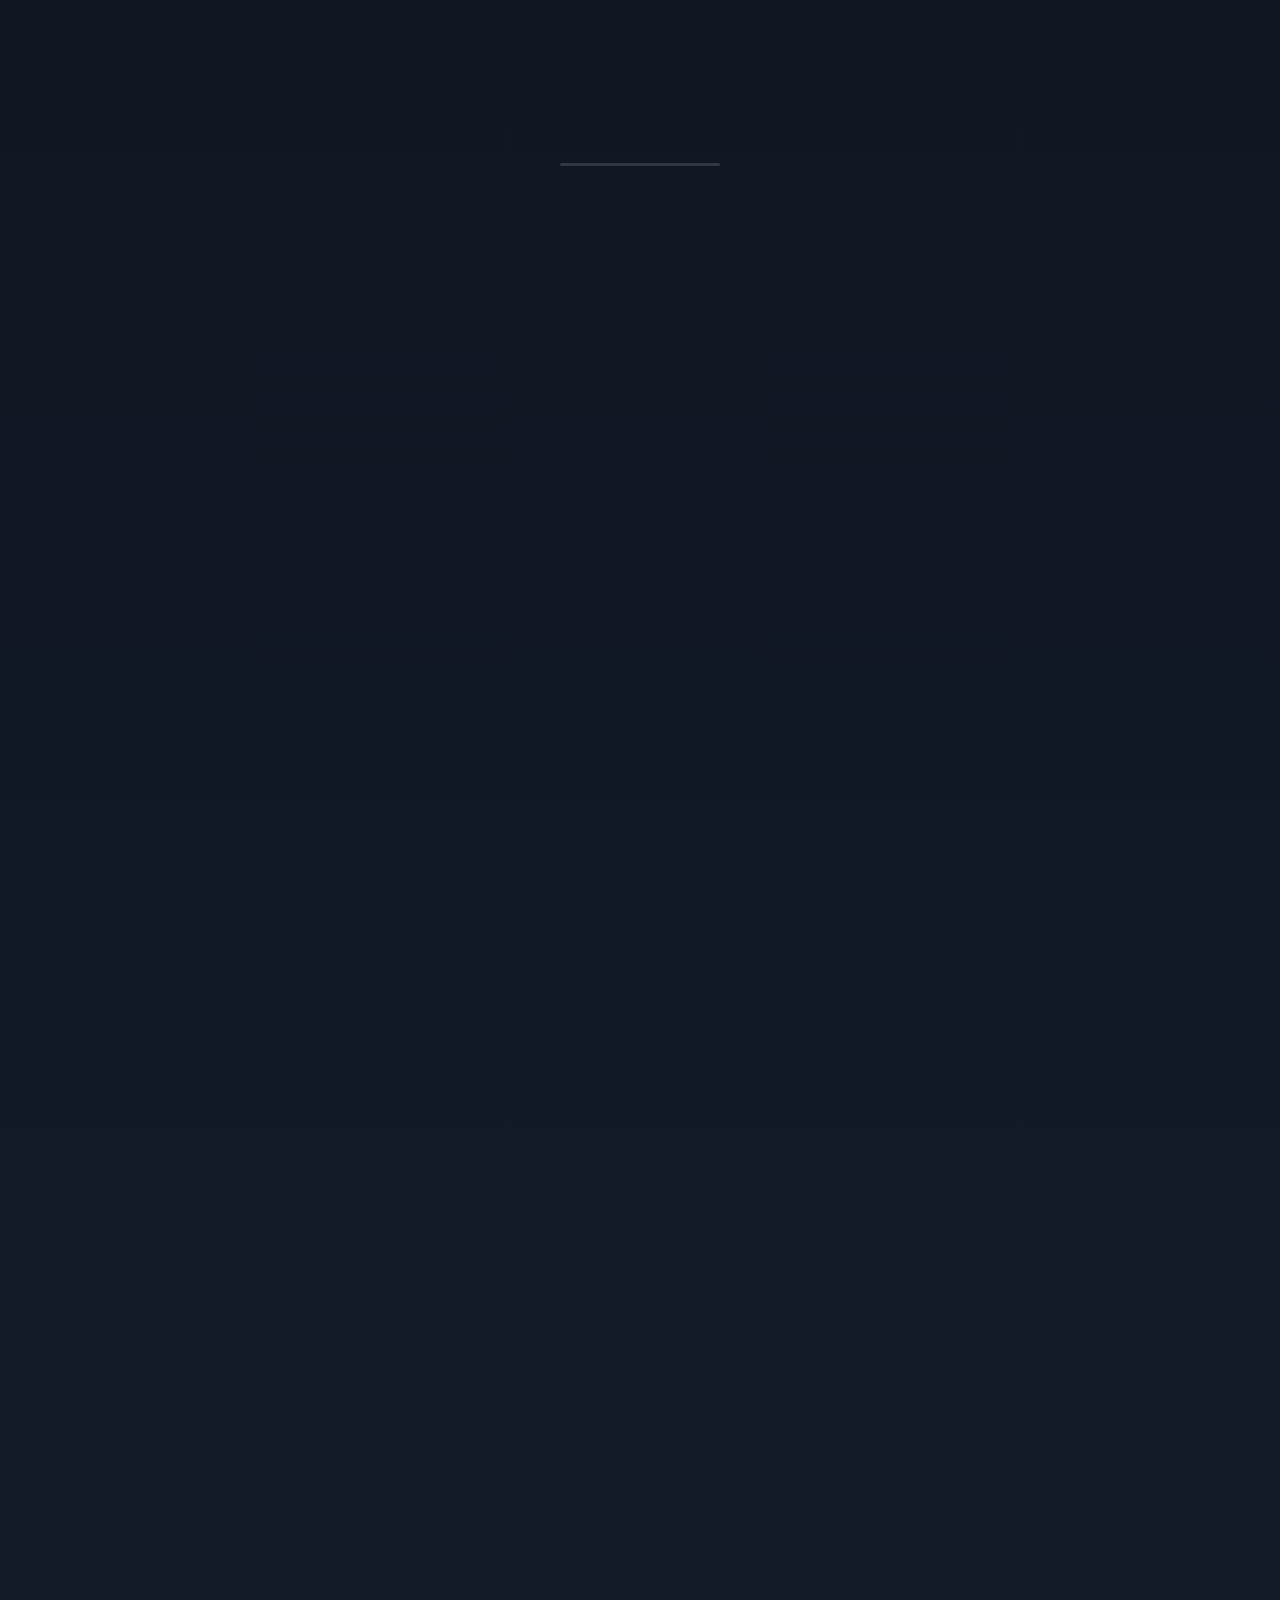
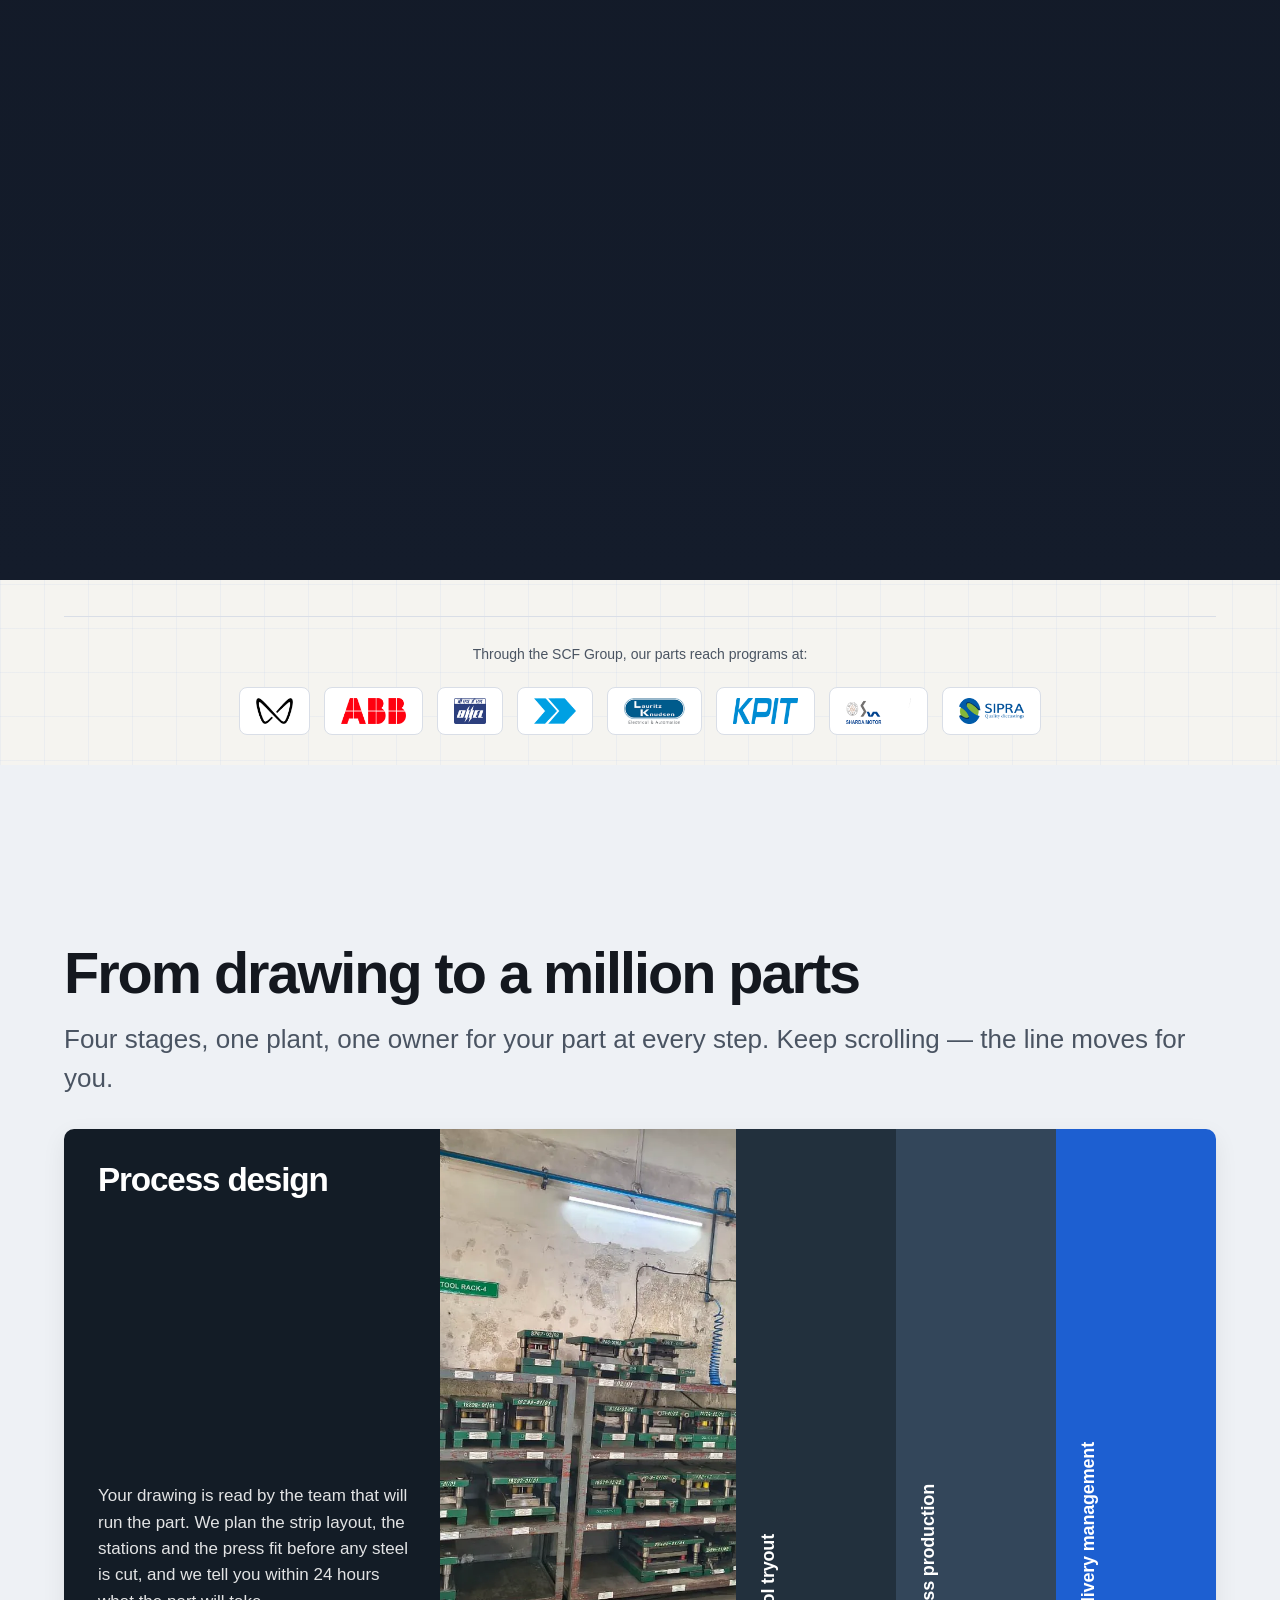
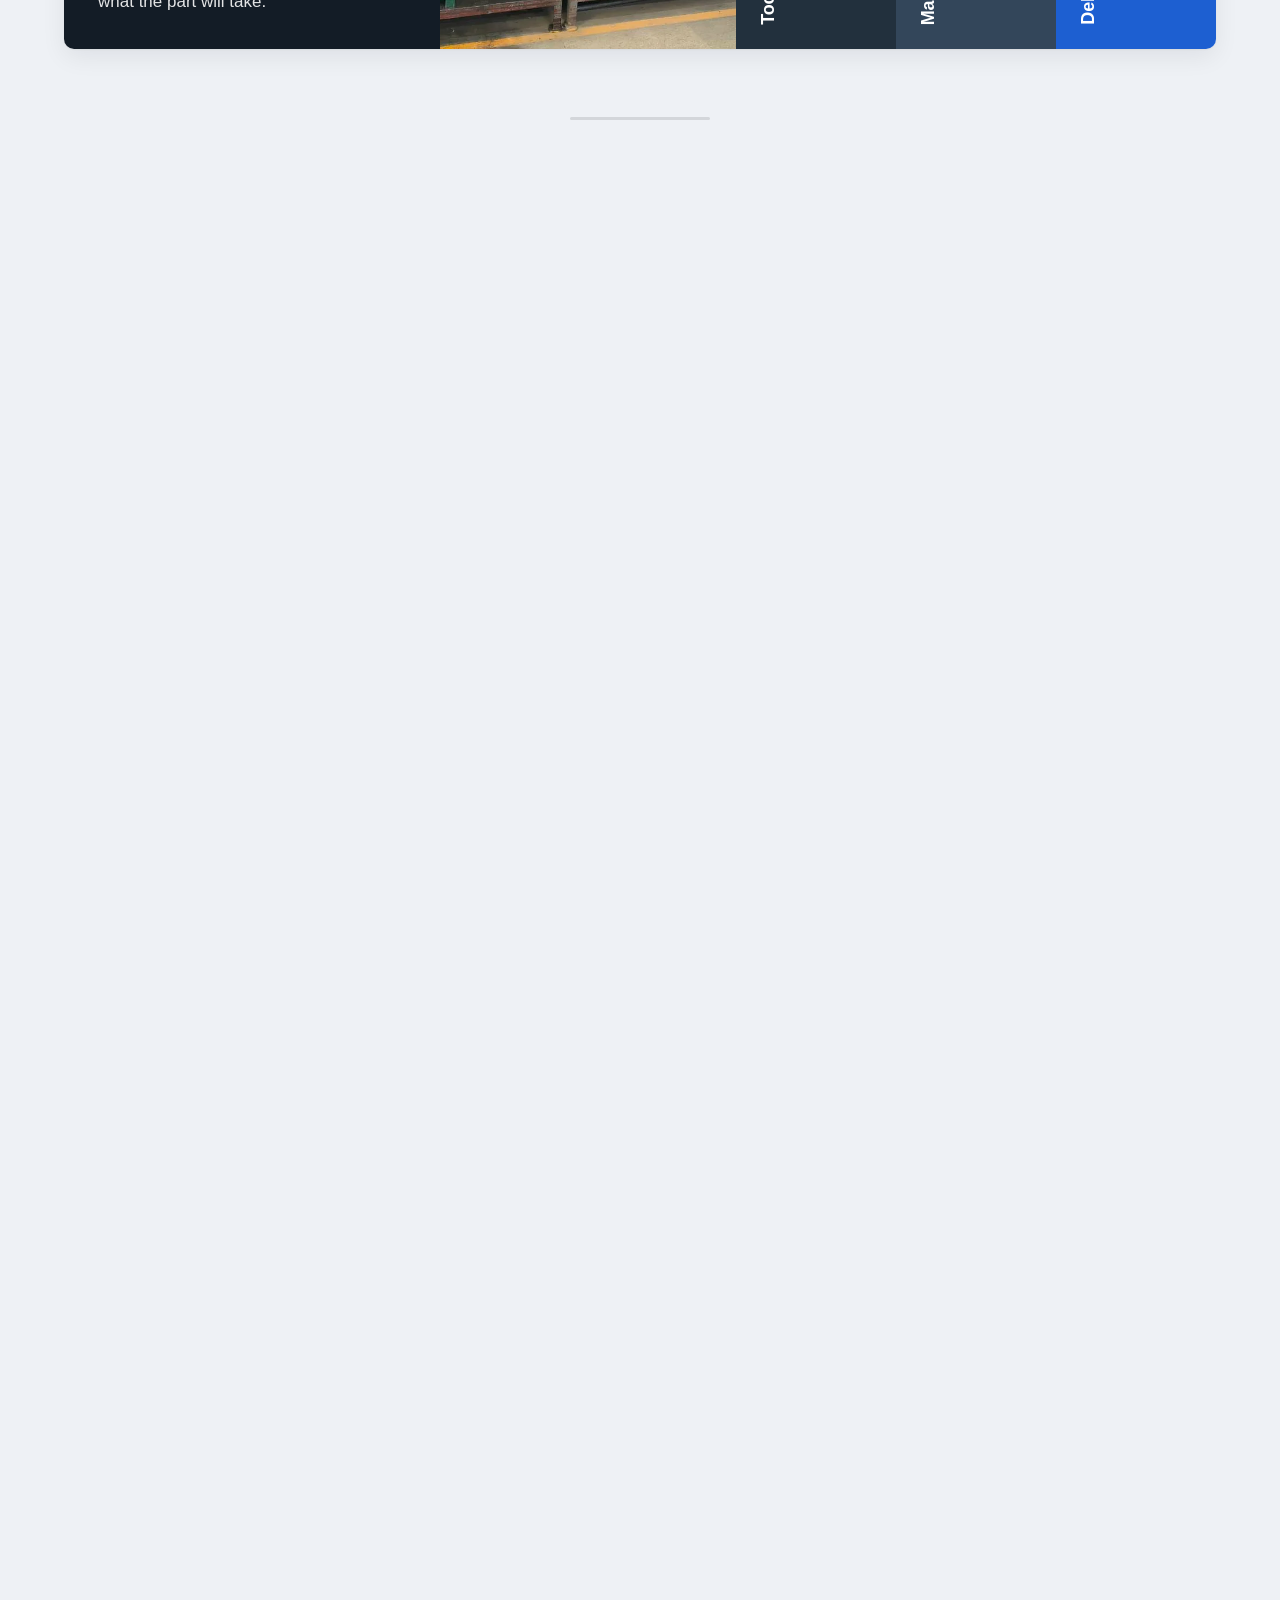
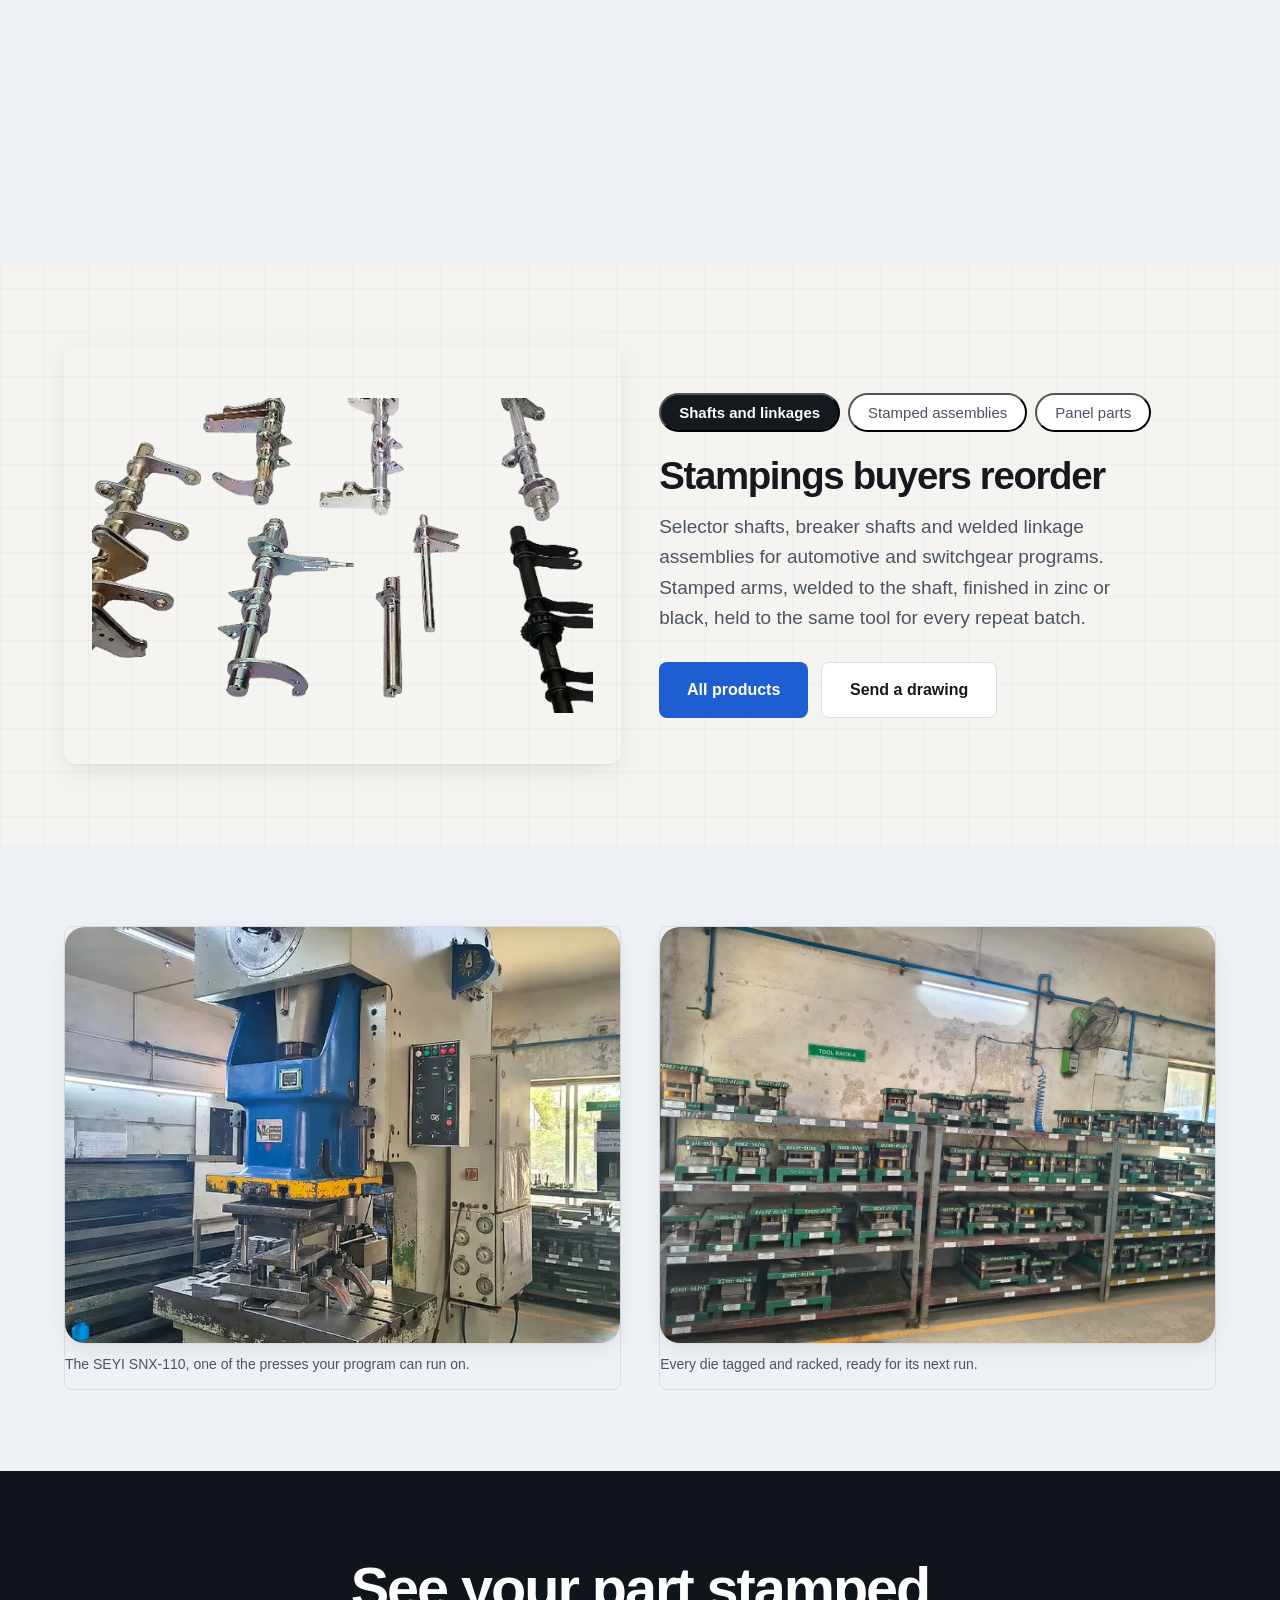
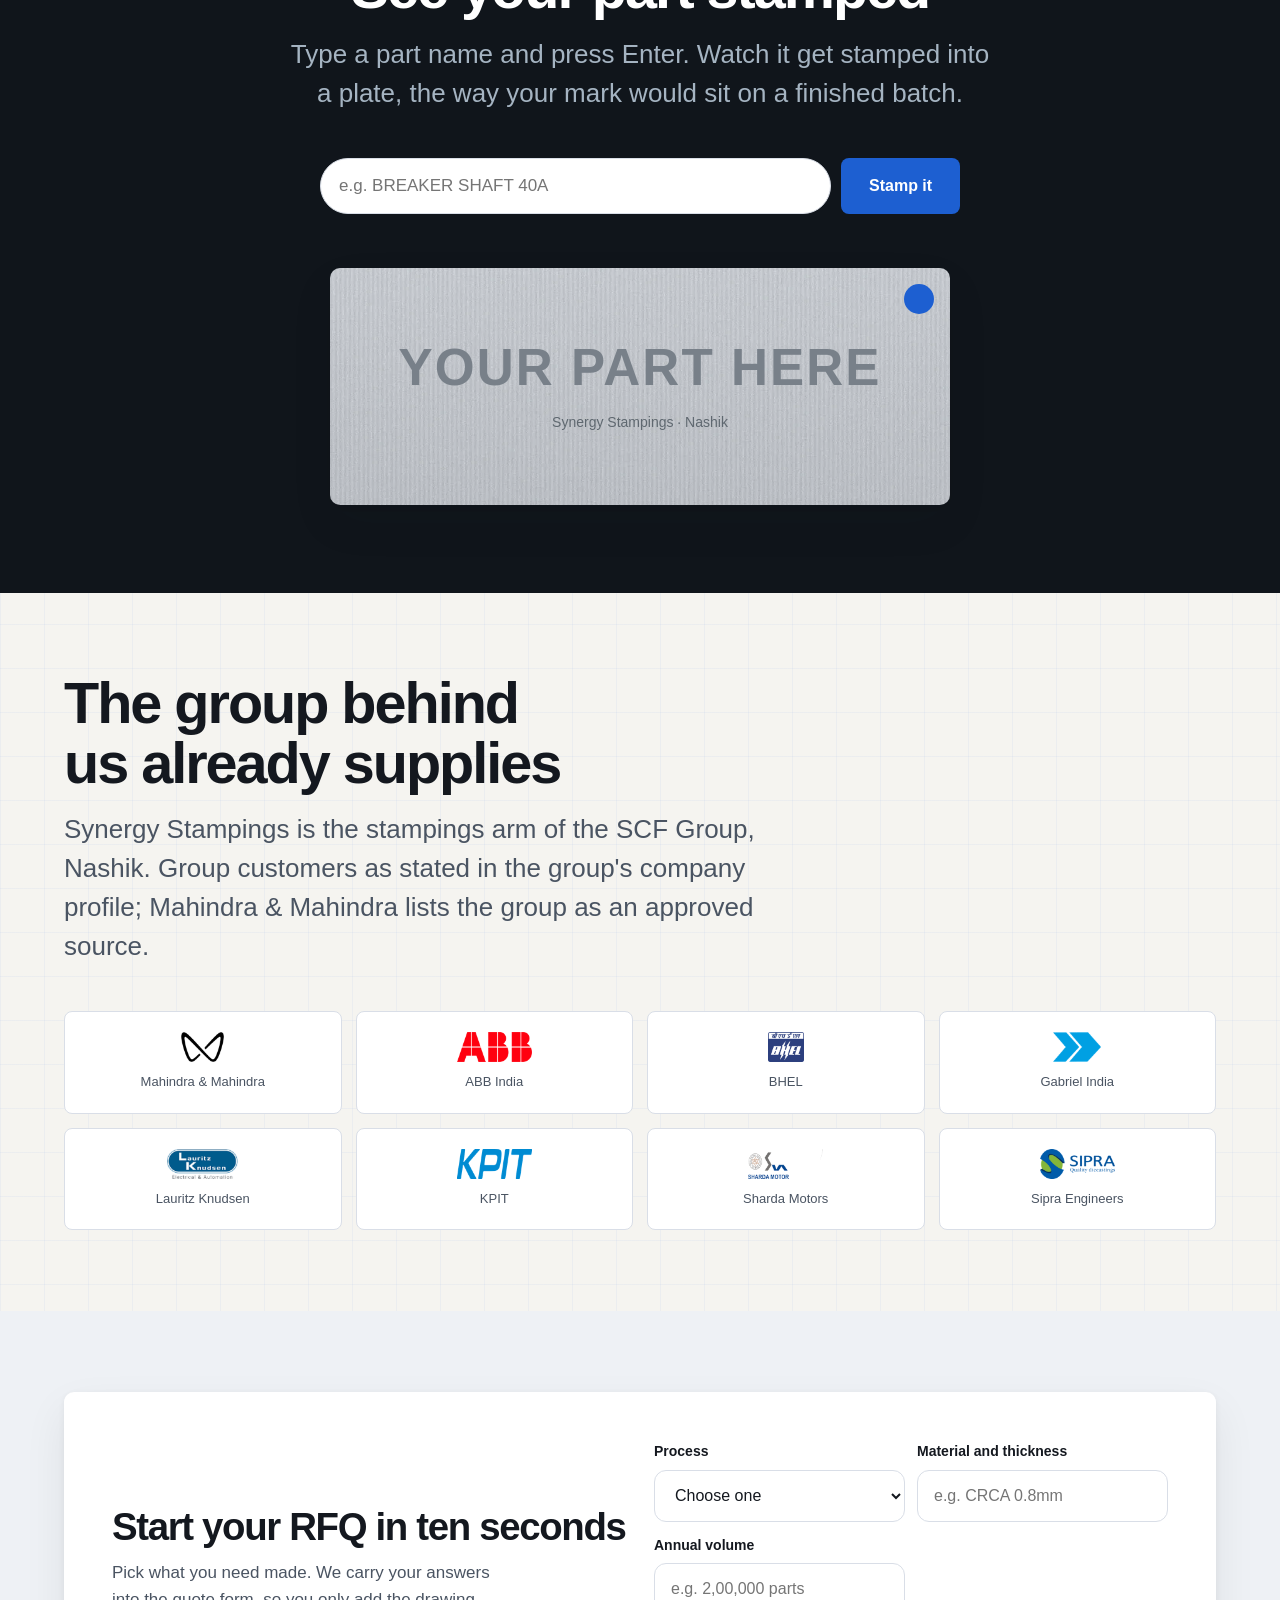
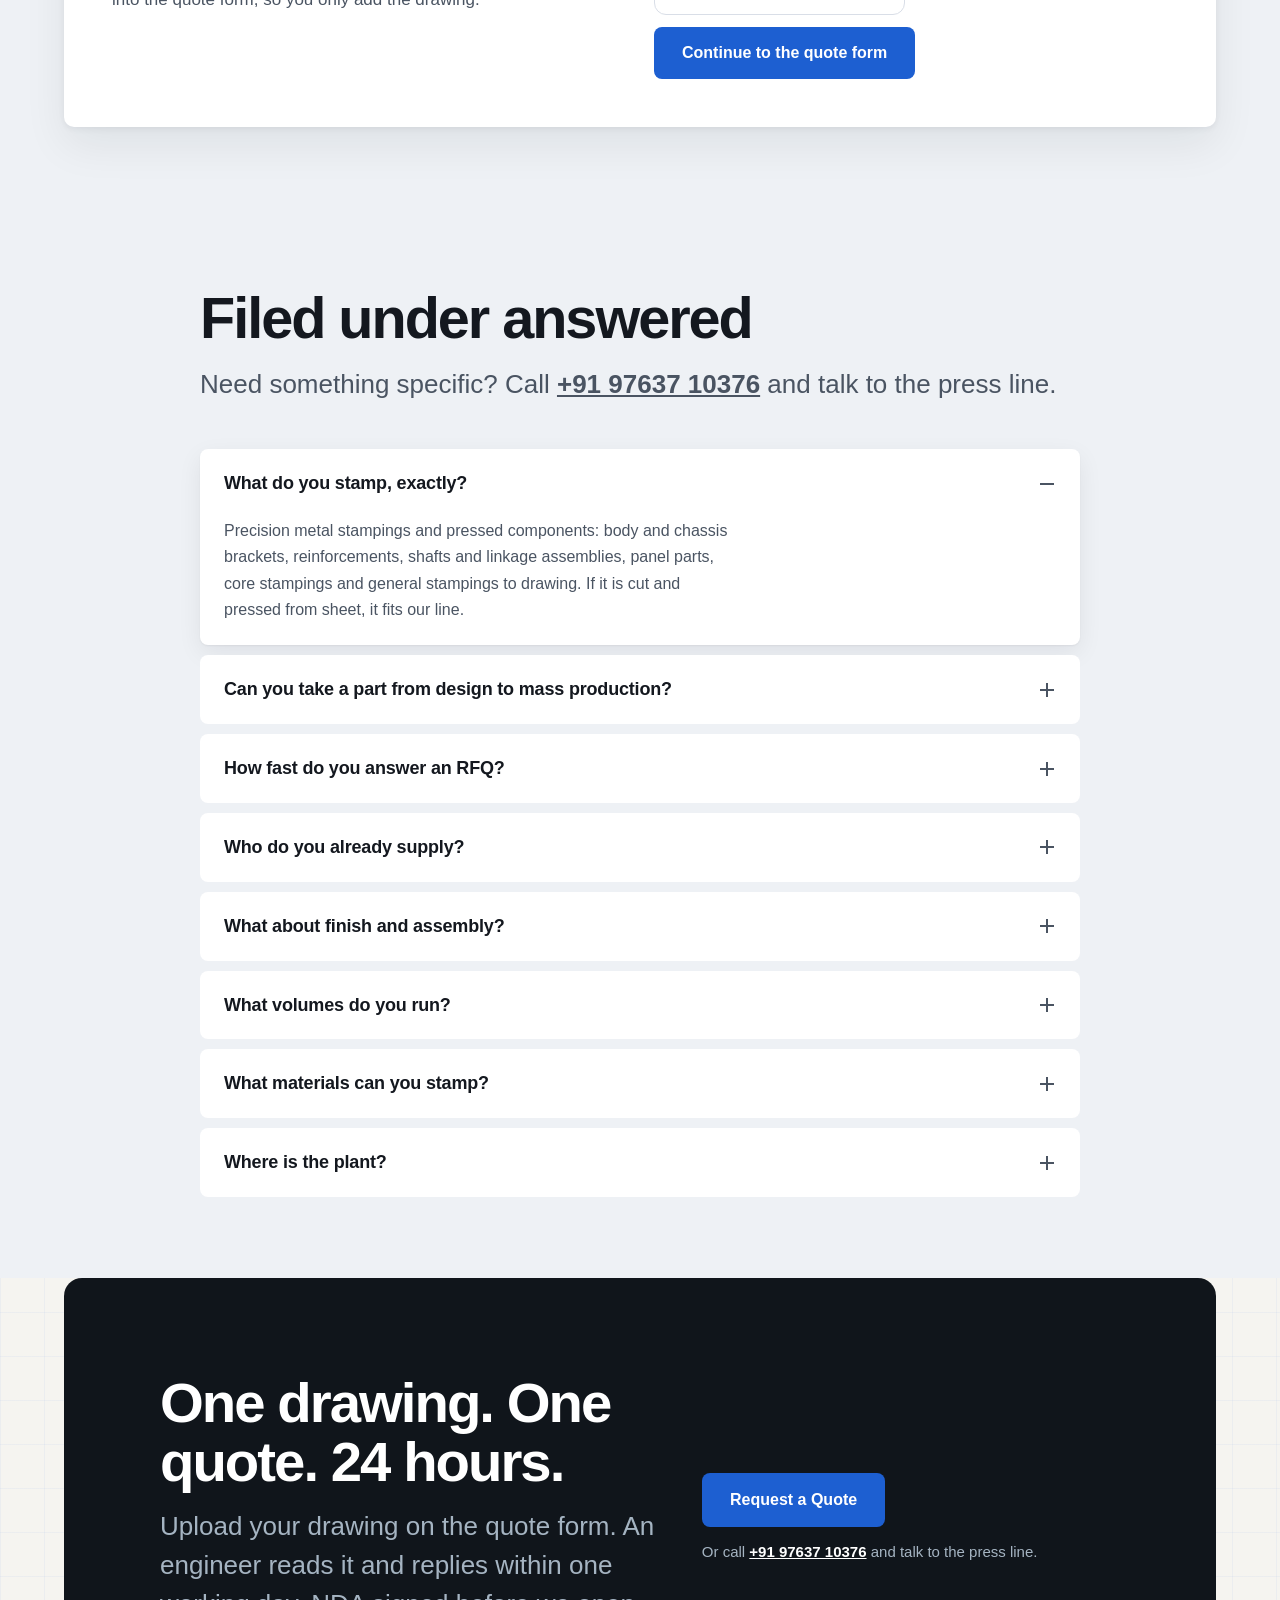
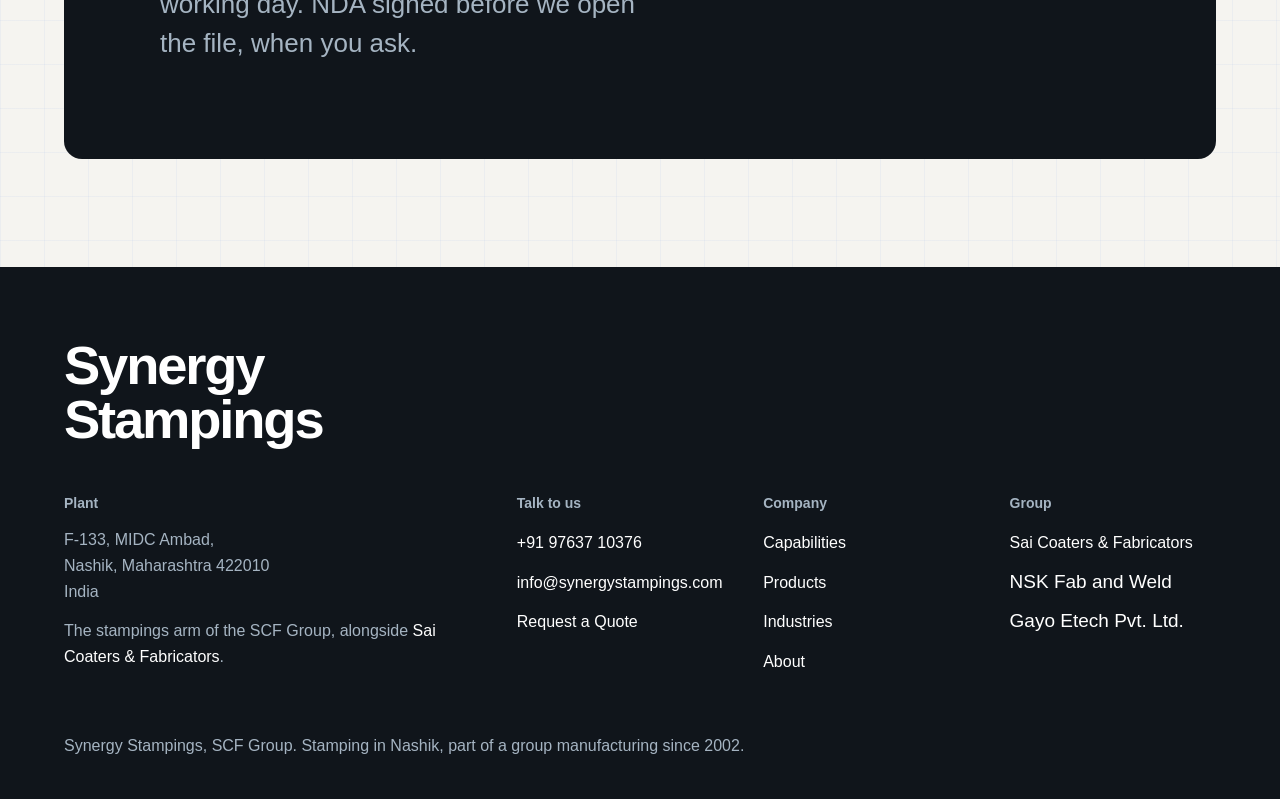
==== commit 541802d6: "320px floor: footer single-col, kicker wrap, wordmark collapses to mark; qa-gate forces auto scroll-" ====
--- a/synergy-stampings/index.html
+++ b/synergy-stampings/index.html
@@ -10,7 +10,7 @@
 <link rel="preconnect" href="https://api.fontshare.com">
 <link rel="preconnect" href="https://cdn.fontshare.com" crossorigin>
 <link href="https://api.fontshare.com/v2/css?f[]=switzer@400,500,600,700&display=swap" rel="stylesheet">
-<link rel="stylesheet" href="assets/site.css?v=1792092153">
+<link rel="stylesheet" href="assets/site.css?v=1792092621">
 <script type="application/ld+json">
 {
   "@context": "https://schema.org",
@@ -87,9 +87,7 @@
 
 <header class="site-head">
   <a class="wordmark" href="index.html" aria-label="Synergy Stampings home">
-    <svg class="mark" viewBox="0 0 32 32" aria-hidden="true"><rect width="32" height="32" rx="8" fill="#1D5FD1"/><circle cx="22" cy="10" r="4.5" fill="#10151B"/><path d="M7 22.5c1.3 1.5 3.2 2.3 5.4 2.3 3.3 0 5.5-1.8 5.5-4.3 0-2.3-1.7-3.5-4.9-4.2-2.6-.6-3.6-1.2-3.6-2.4 0-1.1 1-1.9 2.6-1.9 1.7 0 3.1.7 4.2 1.8l1.7-2.2c-1.4-1.4-3.4-2.2-5.8-2.2-3.1 0-5.3 1.8-5.3 4.3 0 2.4 1.8 3.5 4.9 4.2 2.5.6 3.5 1.2 3.5 2.4 0 1.1-1 1.9-2.7 1.9-1.8 0-3.3-.7-4.4-2l-1.9 2.3z" fill="#FFFFFF"/></svg>
-    Synergy Stampings
-  </a>
+    <svg class="mark" viewBox="0 0 32 32" aria-hidden="true"><rect width="32" height="32" rx="8" fill="#1D5FD1"/><circle cx="22" cy="10" r="4.5" fill="#10151B"/><path d="M7 22.5c1.3 1.5 3.2 2.3 5.4 2.3 3.3 0 5.5-1.8 5.5-4.3 0-2.3-1.7-3.5-4.9-4.2-2.6-.6-3.6-1.2-3.6-2.4 0-1.1 1-1.9 2.6-1.9 1.7 0 3.1.7 4.2 1.8l1.7-2.2c-1.4-1.4-3.4-2.2-5.8-2.2-3.1 0-5.3 1.8-5.3 4.3 0 2.4 1.8 3.5 4.9 4.2 2.5.6 3.5 1.2 3.5 2.4 0 1.1-1 1.9-2.7 1.9-1.8 0-3.3-.7-4.4-2l-1.9 2.3z" fill="#FFFFFF"/></svg> <span class="wm-text">Synergy Stampings</span></a>
   <button class="menu-toggle" aria-expanded="false" aria-controls="nav">Menu</button>
   <nav class="site-nav" id="nav" aria-label="Main">
     <a href="capabilities.html">Capabilities</a>
@@ -413,7 +411,7 @@
 <script type="module">
   // 3D hero loads AFTER first paint: the fallback image is the LCP visual;
   // three.js (671KB) downloads during idle time, then fades in.
-  const boot3d = () => import('./assets/hero3d.js?v=1792092153').then(m => {
+  const boot3d = () => import('./assets/hero3d.js?v=1792092621').then(m => {
     try {
       m.initHero3D({ kind: 'blank', accent: 0x1D5FD1, mount: '#hero3d', modelX: 0, modelScale: 1.28 });
       document.getElementById('hero3d').classList.add('on');
@@ -422,7 +420,7 @@
   if ('requestIdleCallback' in window) requestIdleCallback(boot3d, { timeout: 2500 });
   else window.addEventListener('load', () => setTimeout(boot3d, 300));
 </script>
-<script src="assets/scrollfx.js?v=1792092153" defer></script>
-<script src="assets/site.js?v=1792092153" defer></script>
+<script src="assets/scrollfx.js?v=1792092621" defer></script>
+<script src="assets/site.js?v=1792092621" defer></script>
 </body>
 </html>
--- a/synergy-stampings/assets/site.css
+++ b/synergy-stampings/assets/site.css
@@ -888,3 +888,20 @@
   .prefill-card { grid-template-columns: 1fr; }
   .prefill-card form { grid-template-columns: 1fr; }
 }
+
+/* 320px floor: footer emails wrap; header pill never overflows */
+.foot-grid a { overflow-wrap: anywhere; word-break: break-word; }
+@media (max-width: 380px) {
+  .site-head .wordmark { min-width: 0; overflow: hidden; text-overflow: ellipsis; white-space: nowrap; }
+  .site-head .menu-toggle { flex: none; }
+  .site-head .head-inner { gap: 8px; }
+}
+
+/* 320-380px floor */
+@media (max-width: 380px) {
+  .site-head .wordmark .wm-text { display: none; } /* brand mark carries the header at tiny widths */
+  .site-head .wordmark .mark { width: 28px; height: 28px; }
+  .site-head { gap: 8px; }
+  .foot-grid { grid-template-columns: 1fr !important; }
+  .hero-cine-light .kicker, .kicker { white-space: normal; letter-spacing: 0.14em; }
+}
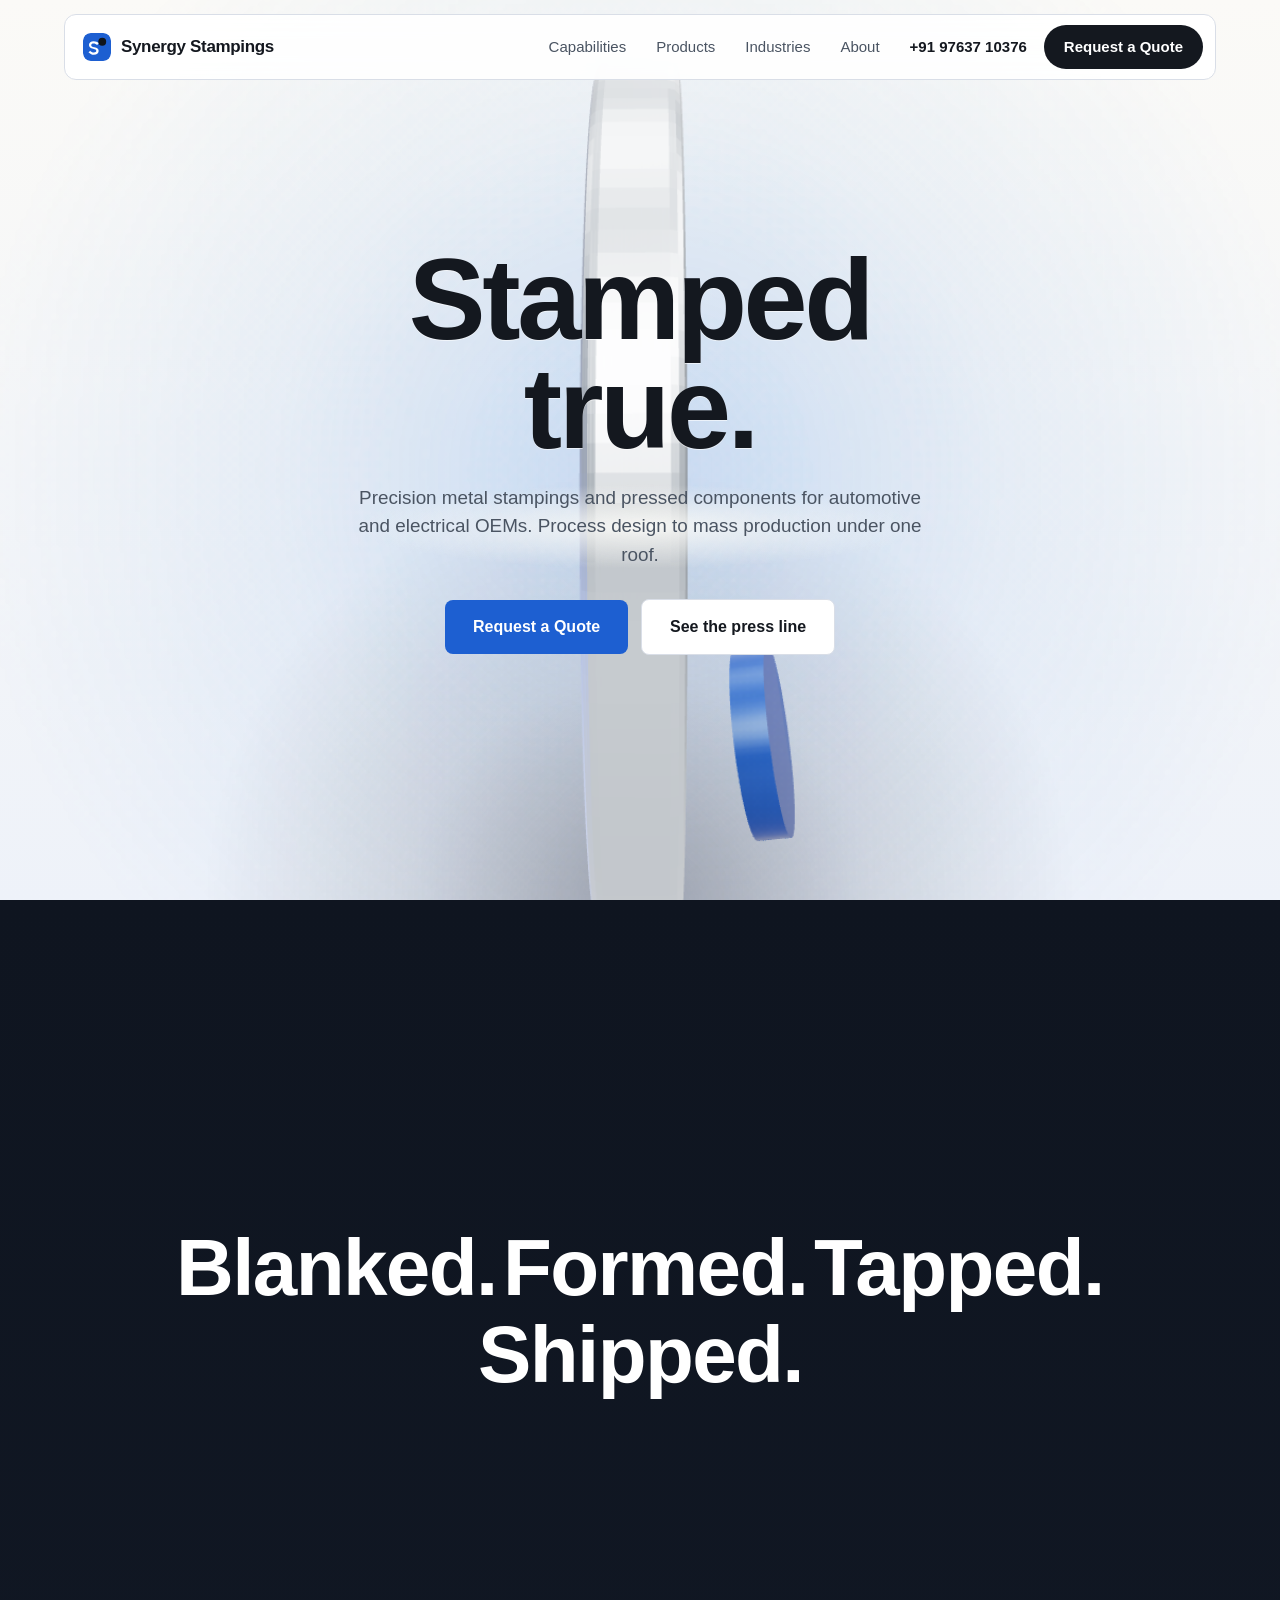
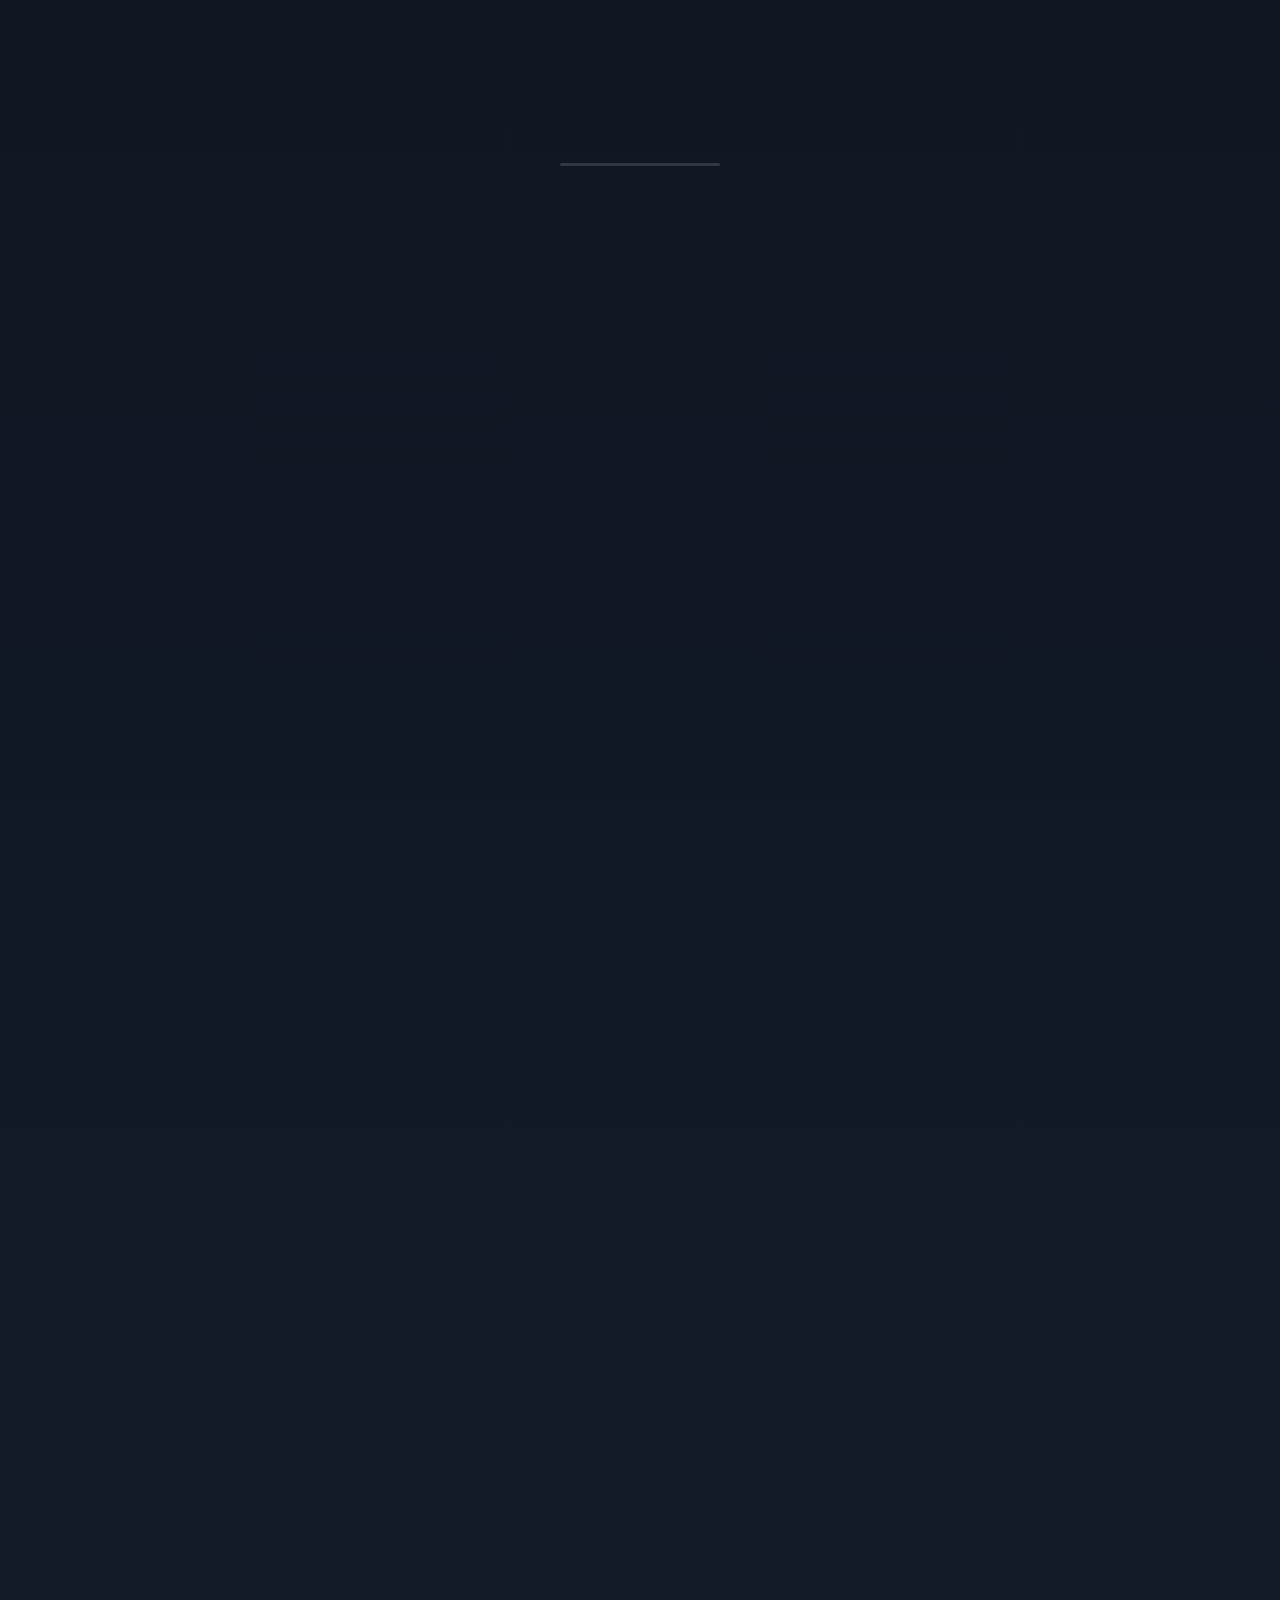
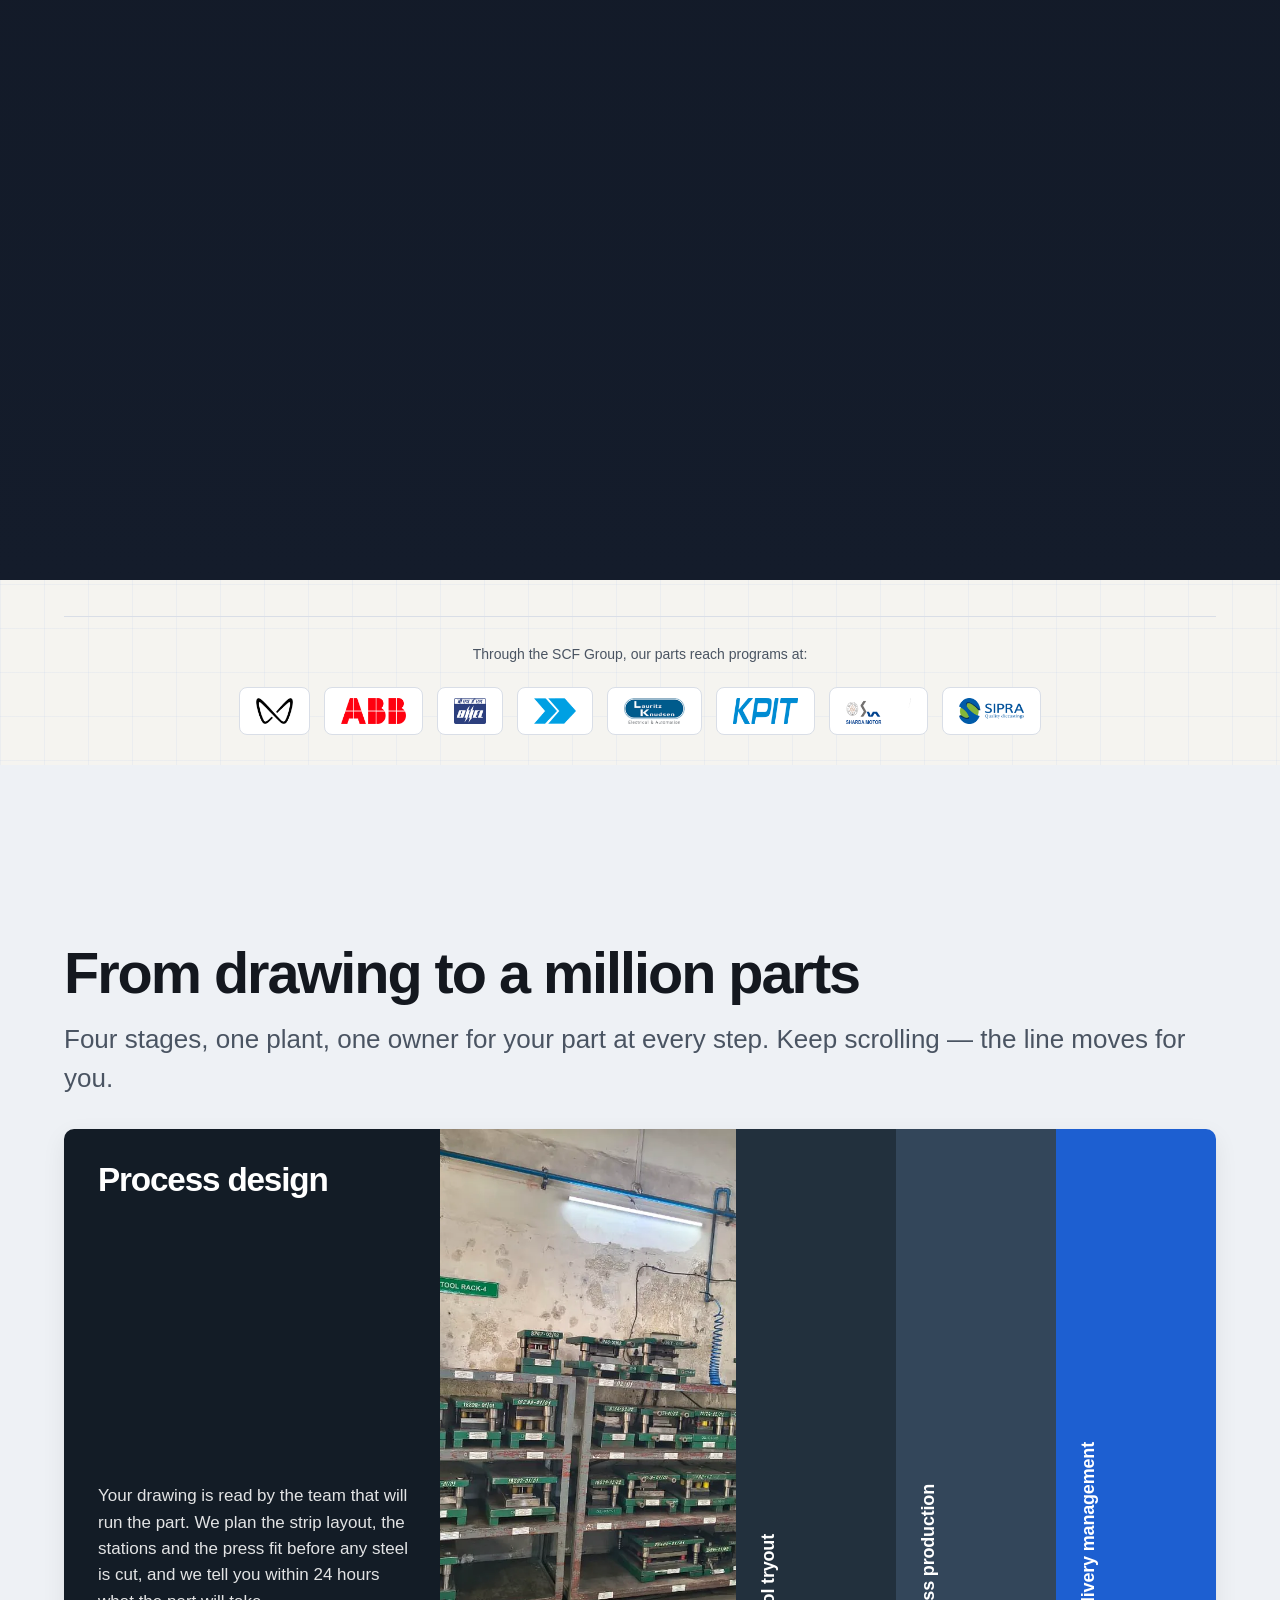
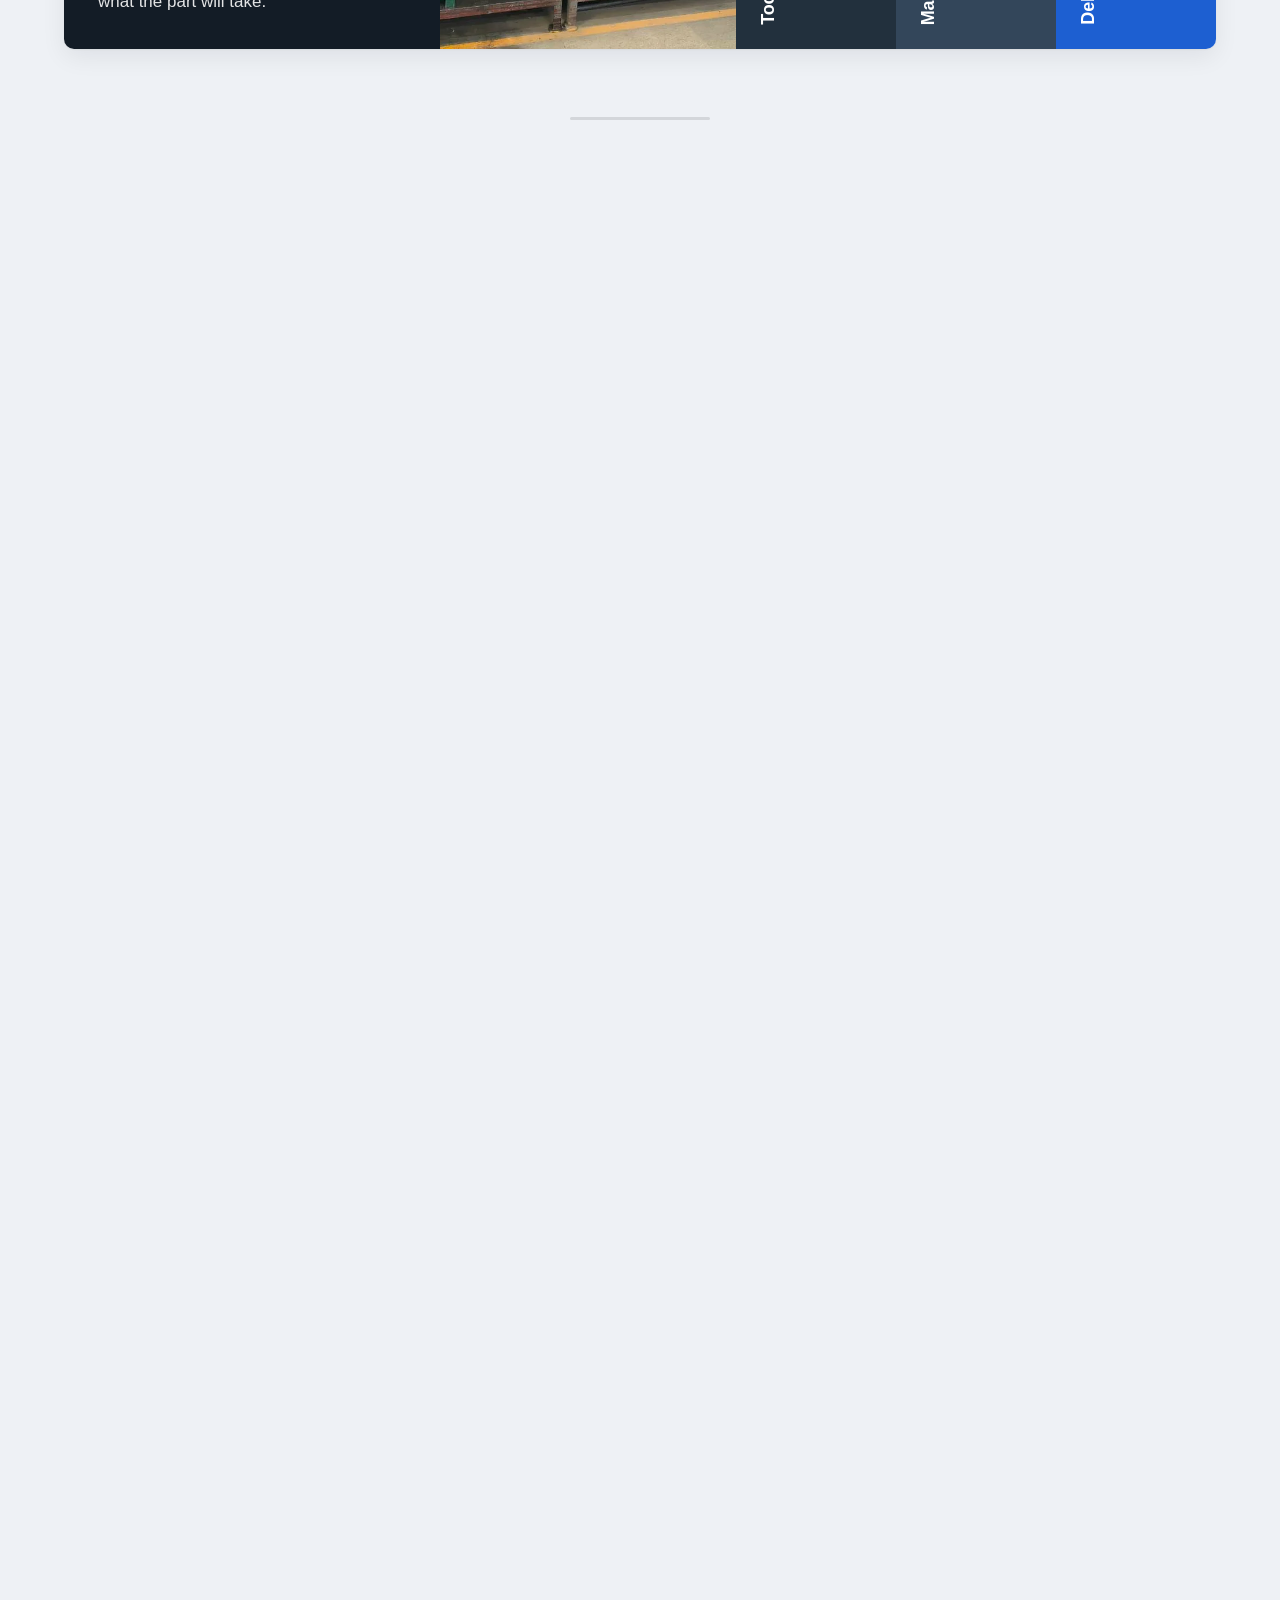
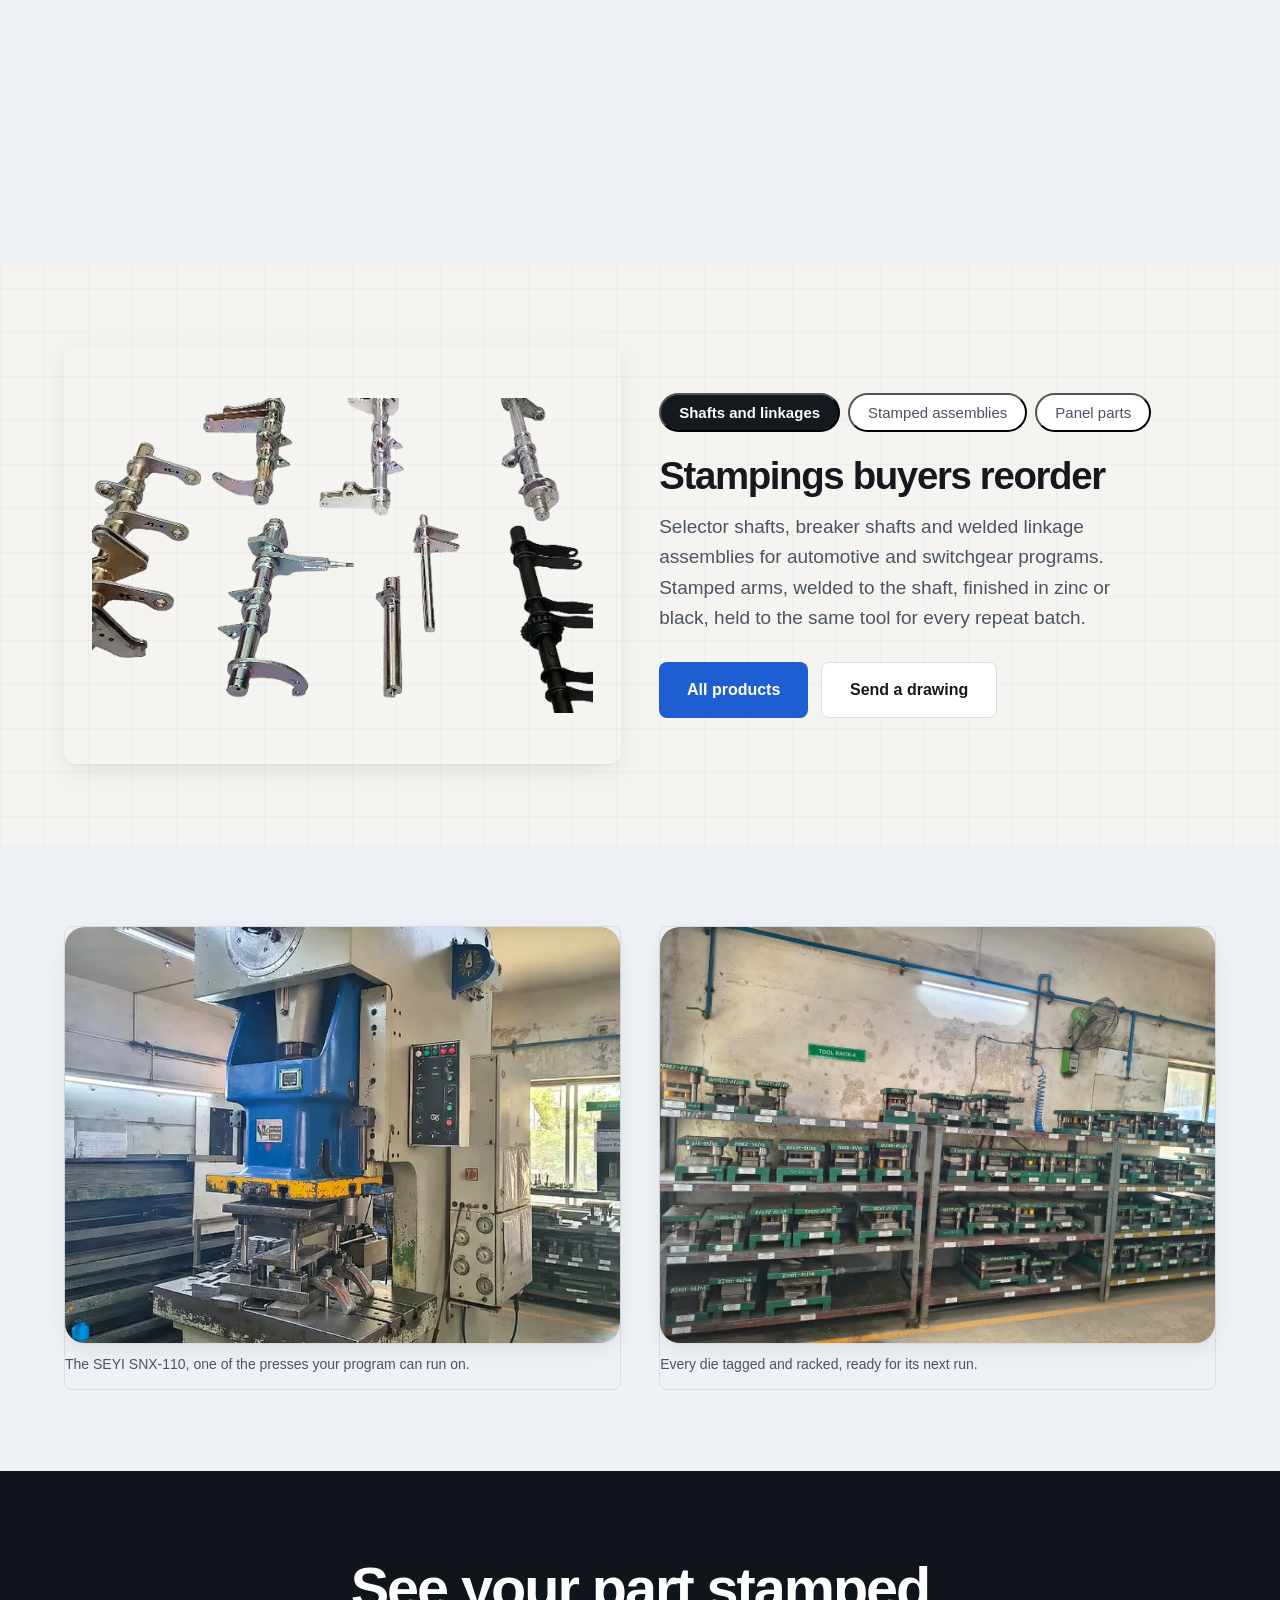
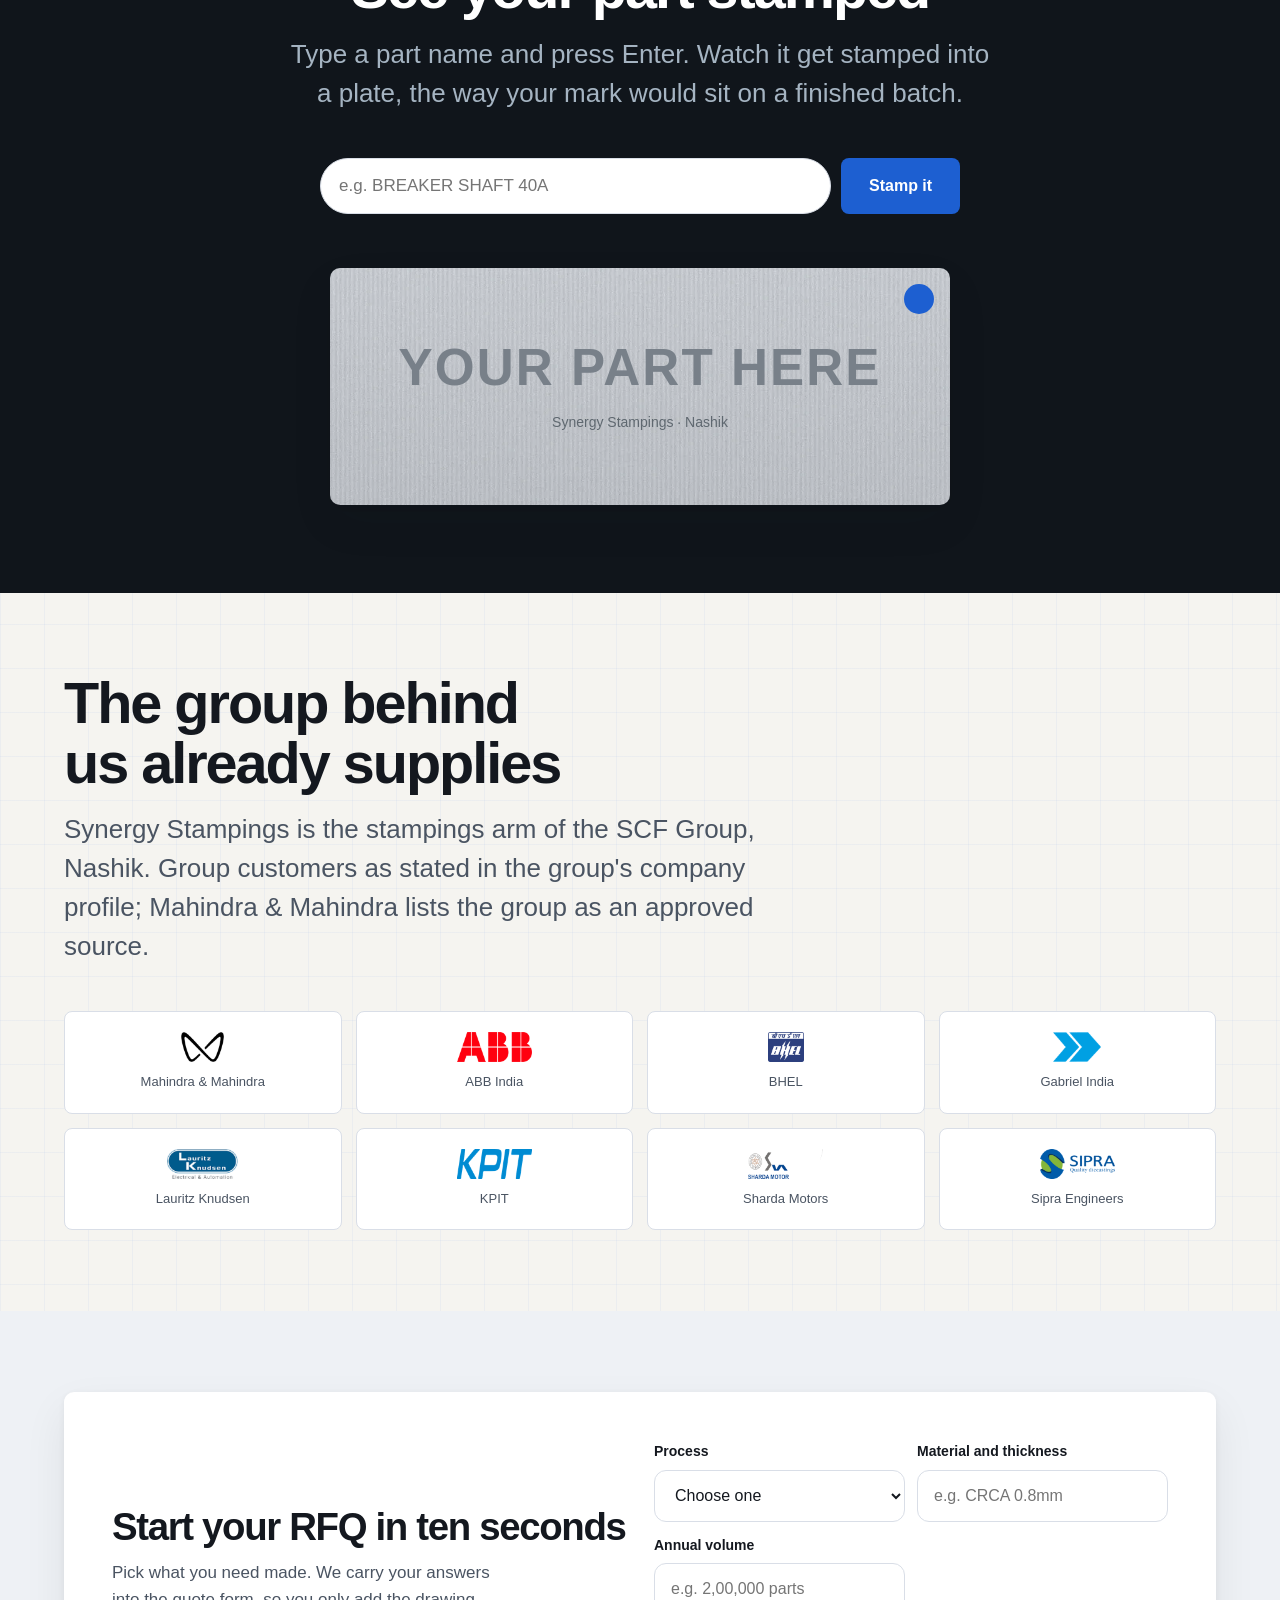
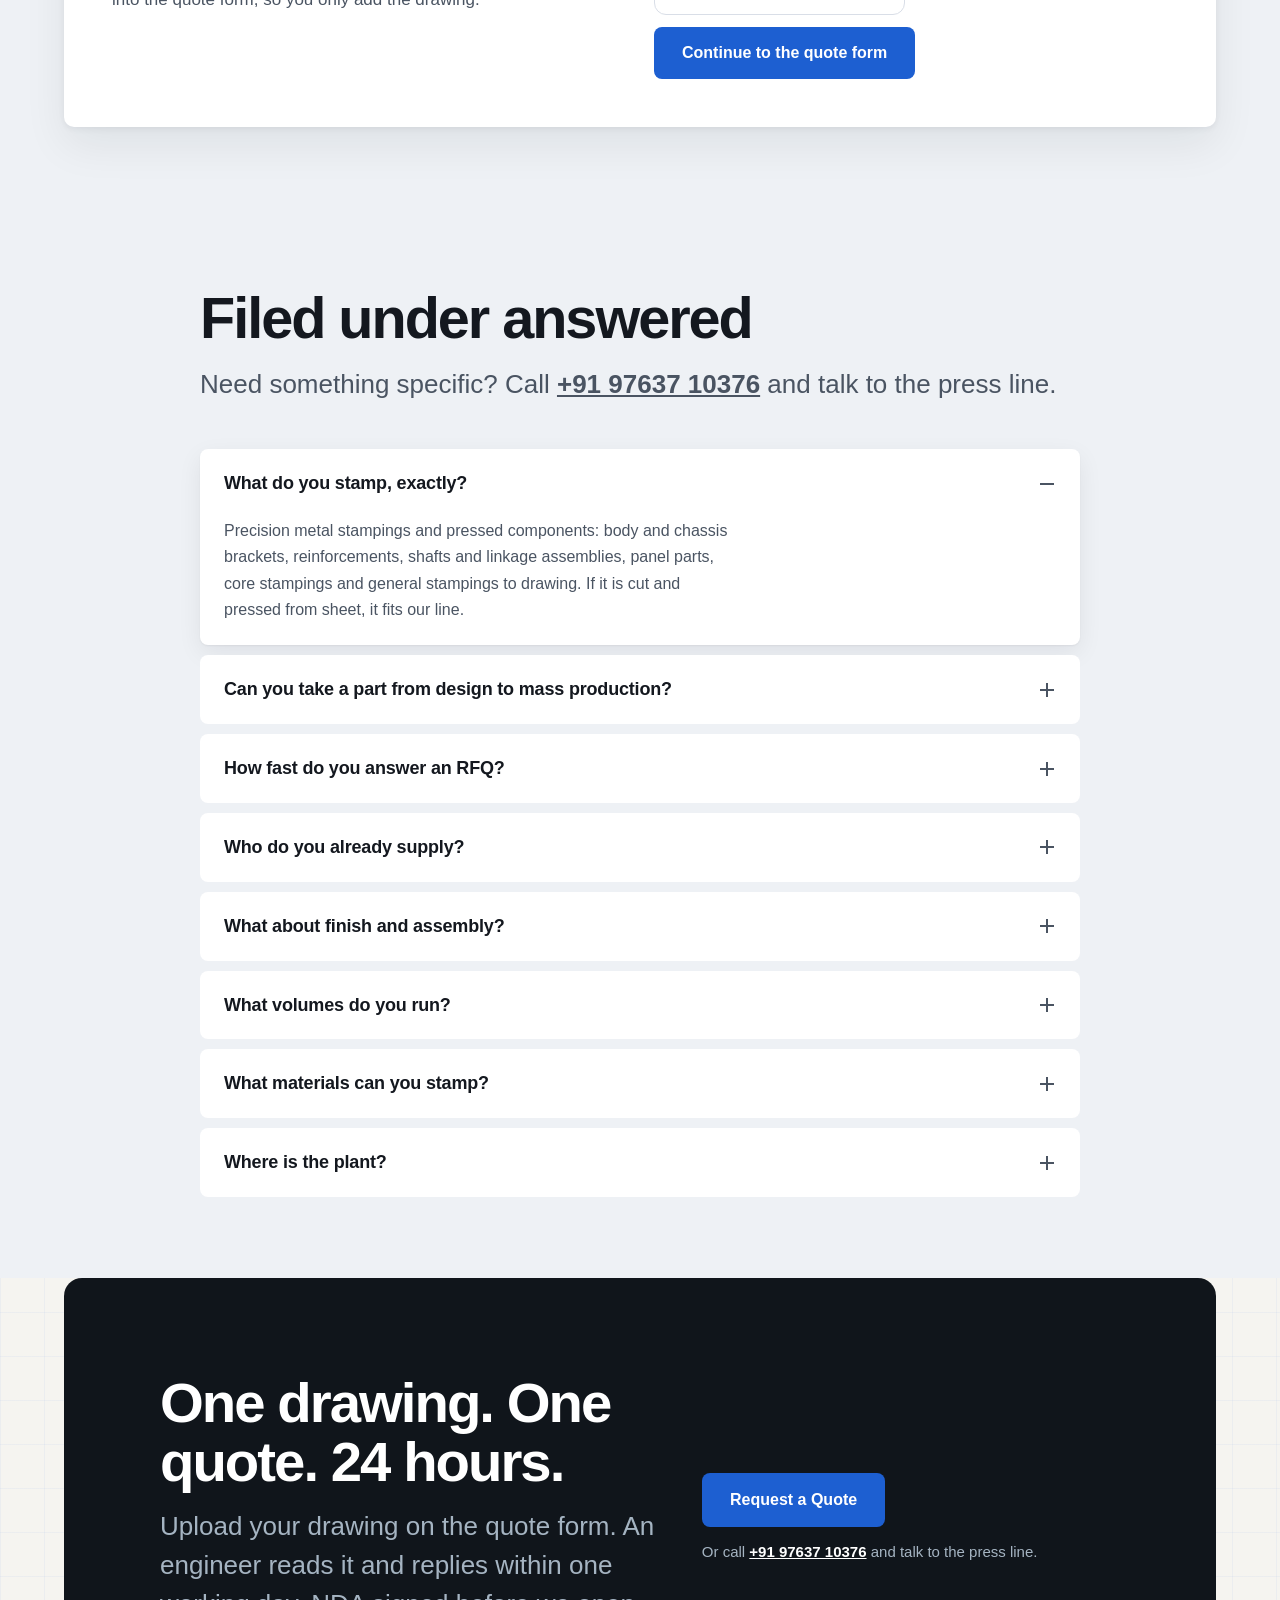
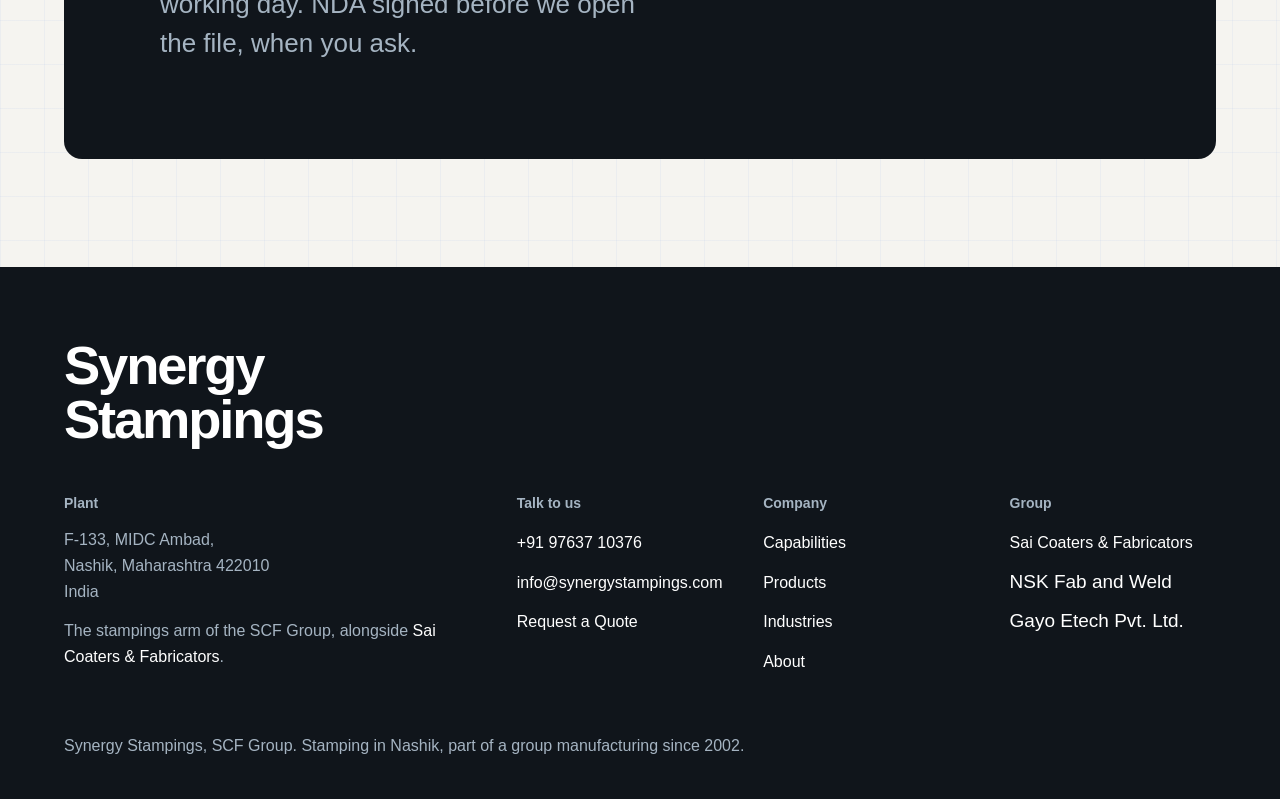
==== commit c0f3a601: "Tab-reveal images force eager (lazy imgs in hidden panels never loaded)" ====
--- a/synergy-stampings/index.html
+++ b/synergy-stampings/index.html
@@ -10,7 +10,7 @@
 <link rel="preconnect" href="https://api.fontshare.com">
 <link rel="preconnect" href="https://cdn.fontshare.com" crossorigin>
 <link href="https://api.fontshare.com/v2/css?f[]=switzer@400,500,600,700&display=swap" rel="stylesheet">
-<link rel="stylesheet" href="assets/site.css?v=1792092621">
+<link rel="stylesheet" href="assets/site.css?v=1792093005">
 <script type="application/ld+json">
 {
   "@context": "https://schema.org",
@@ -411,7 +411,7 @@
 <script type="module">
   // 3D hero loads AFTER first paint: the fallback image is the LCP visual;
   // three.js (671KB) downloads during idle time, then fades in.
-  const boot3d = () => import('./assets/hero3d.js?v=1792092621').then(m => {
+  const boot3d = () => import('./assets/hero3d.js?v=1792093005').then(m => {
     try {
       m.initHero3D({ kind: 'blank', accent: 0x1D5FD1, mount: '#hero3d', modelX: 0, modelScale: 1.28 });
       document.getElementById('hero3d').classList.add('on');
@@ -420,7 +420,7 @@
   if ('requestIdleCallback' in window) requestIdleCallback(boot3d, { timeout: 2500 });
   else window.addEventListener('load', () => setTimeout(boot3d, 300));
 </script>
-<script src="assets/scrollfx.js?v=1792092621" defer></script>
-<script src="assets/site.js?v=1792092621" defer></script>
+<script src="assets/scrollfx.js?v=1792093005" defer></script>
+<script src="assets/site.js?v=1792093005" defer></script>
 </body>
 </html>
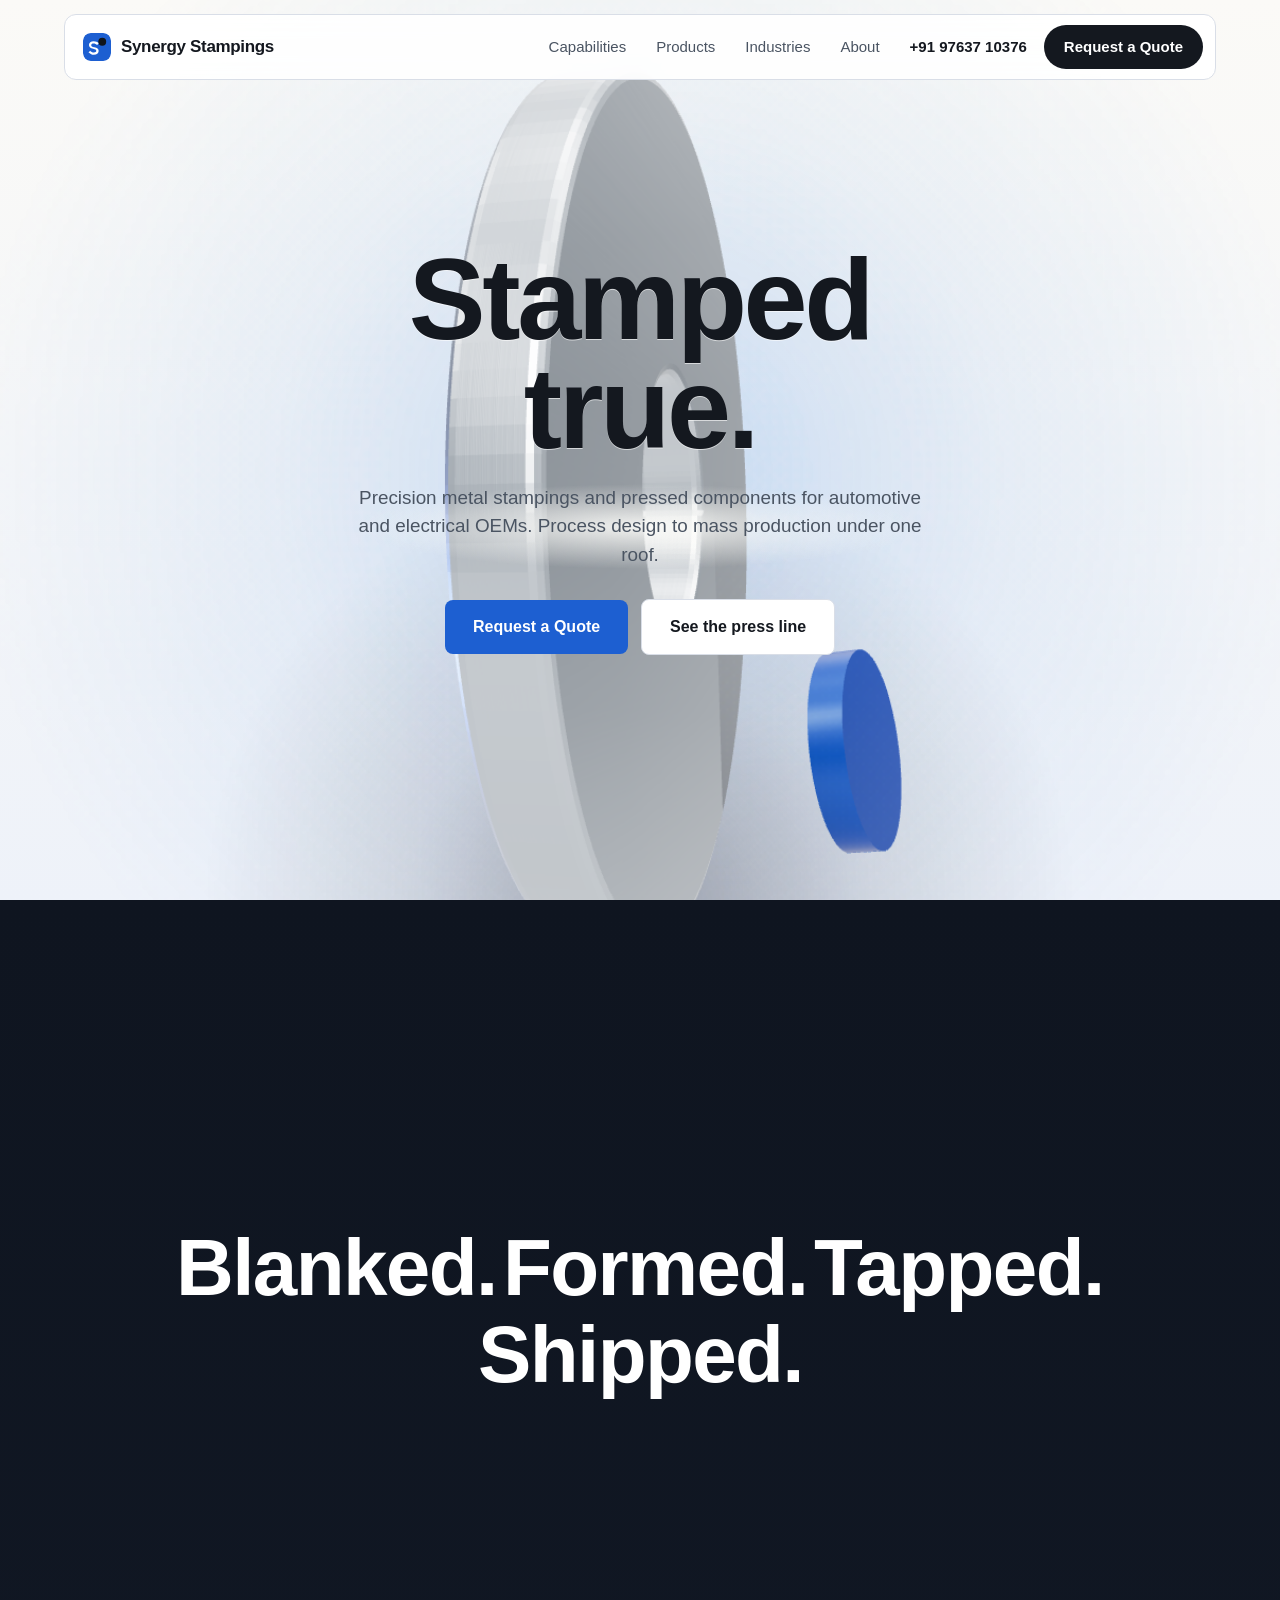
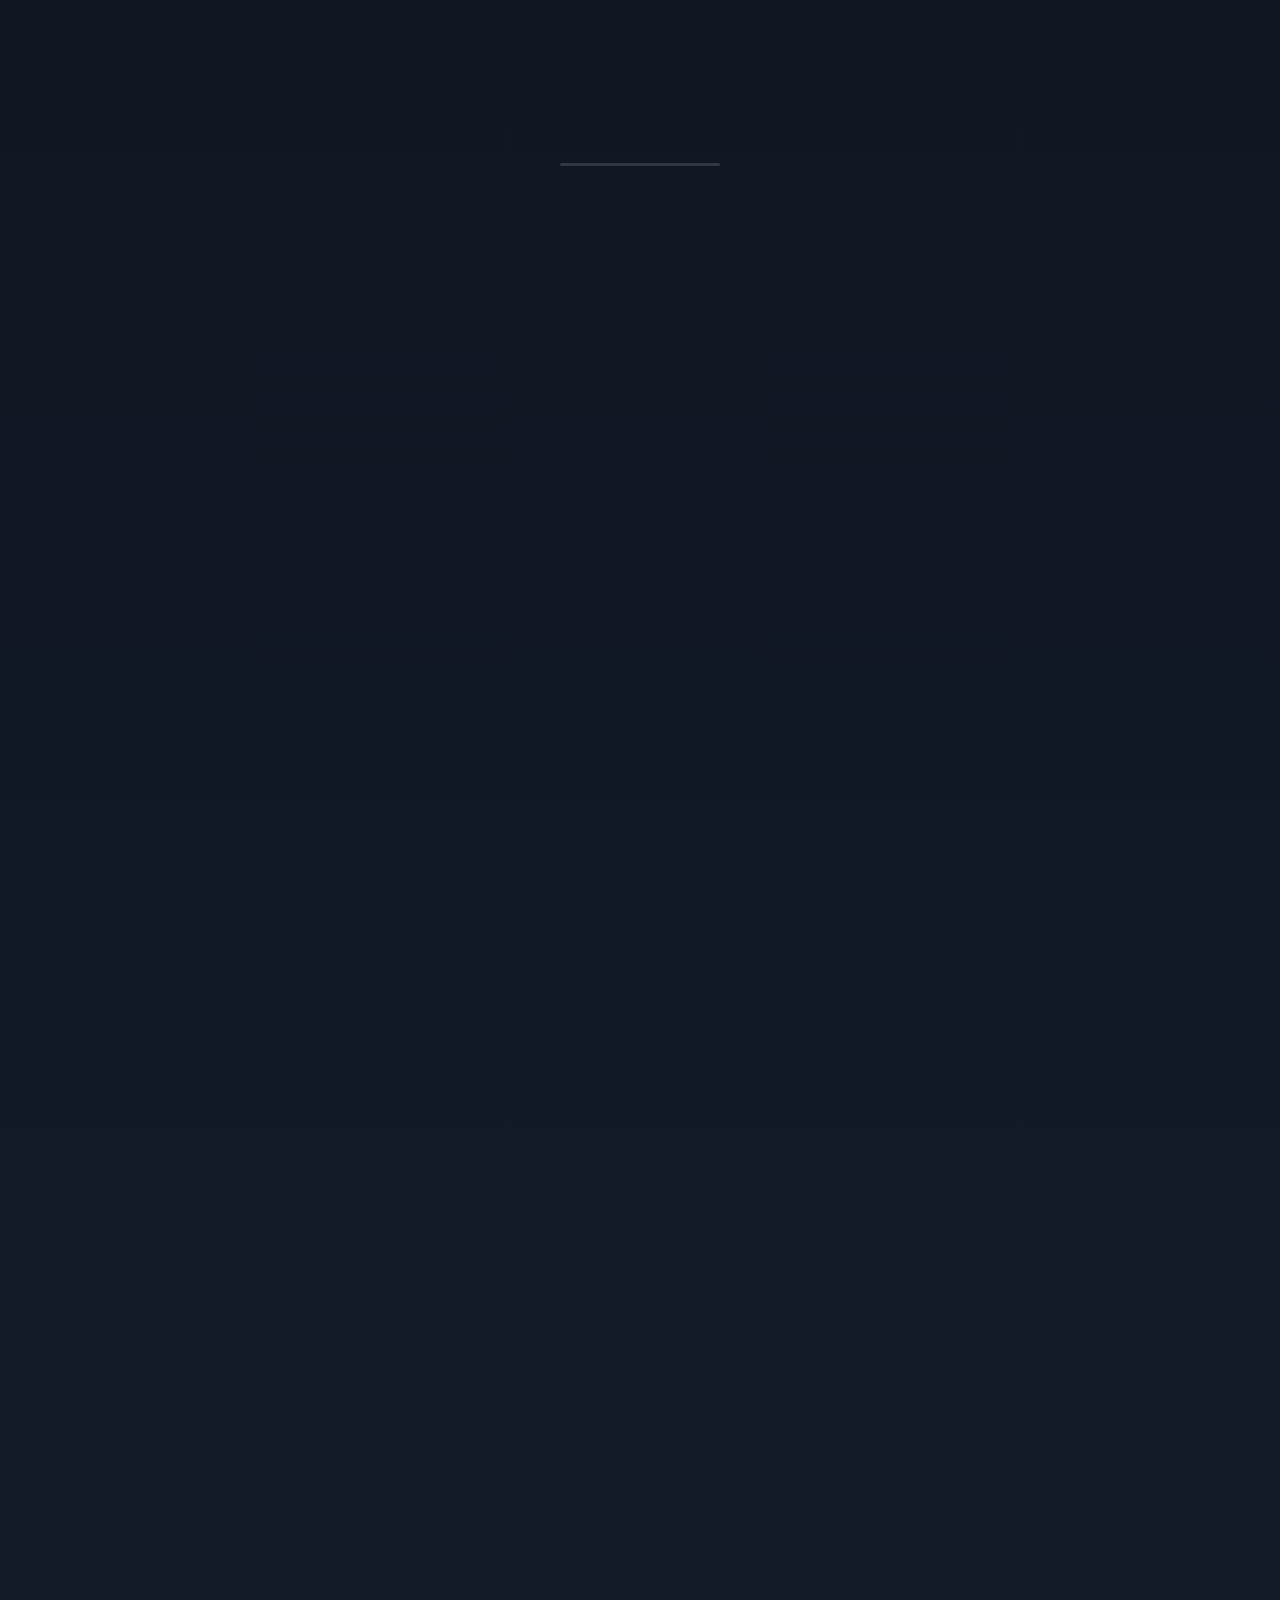
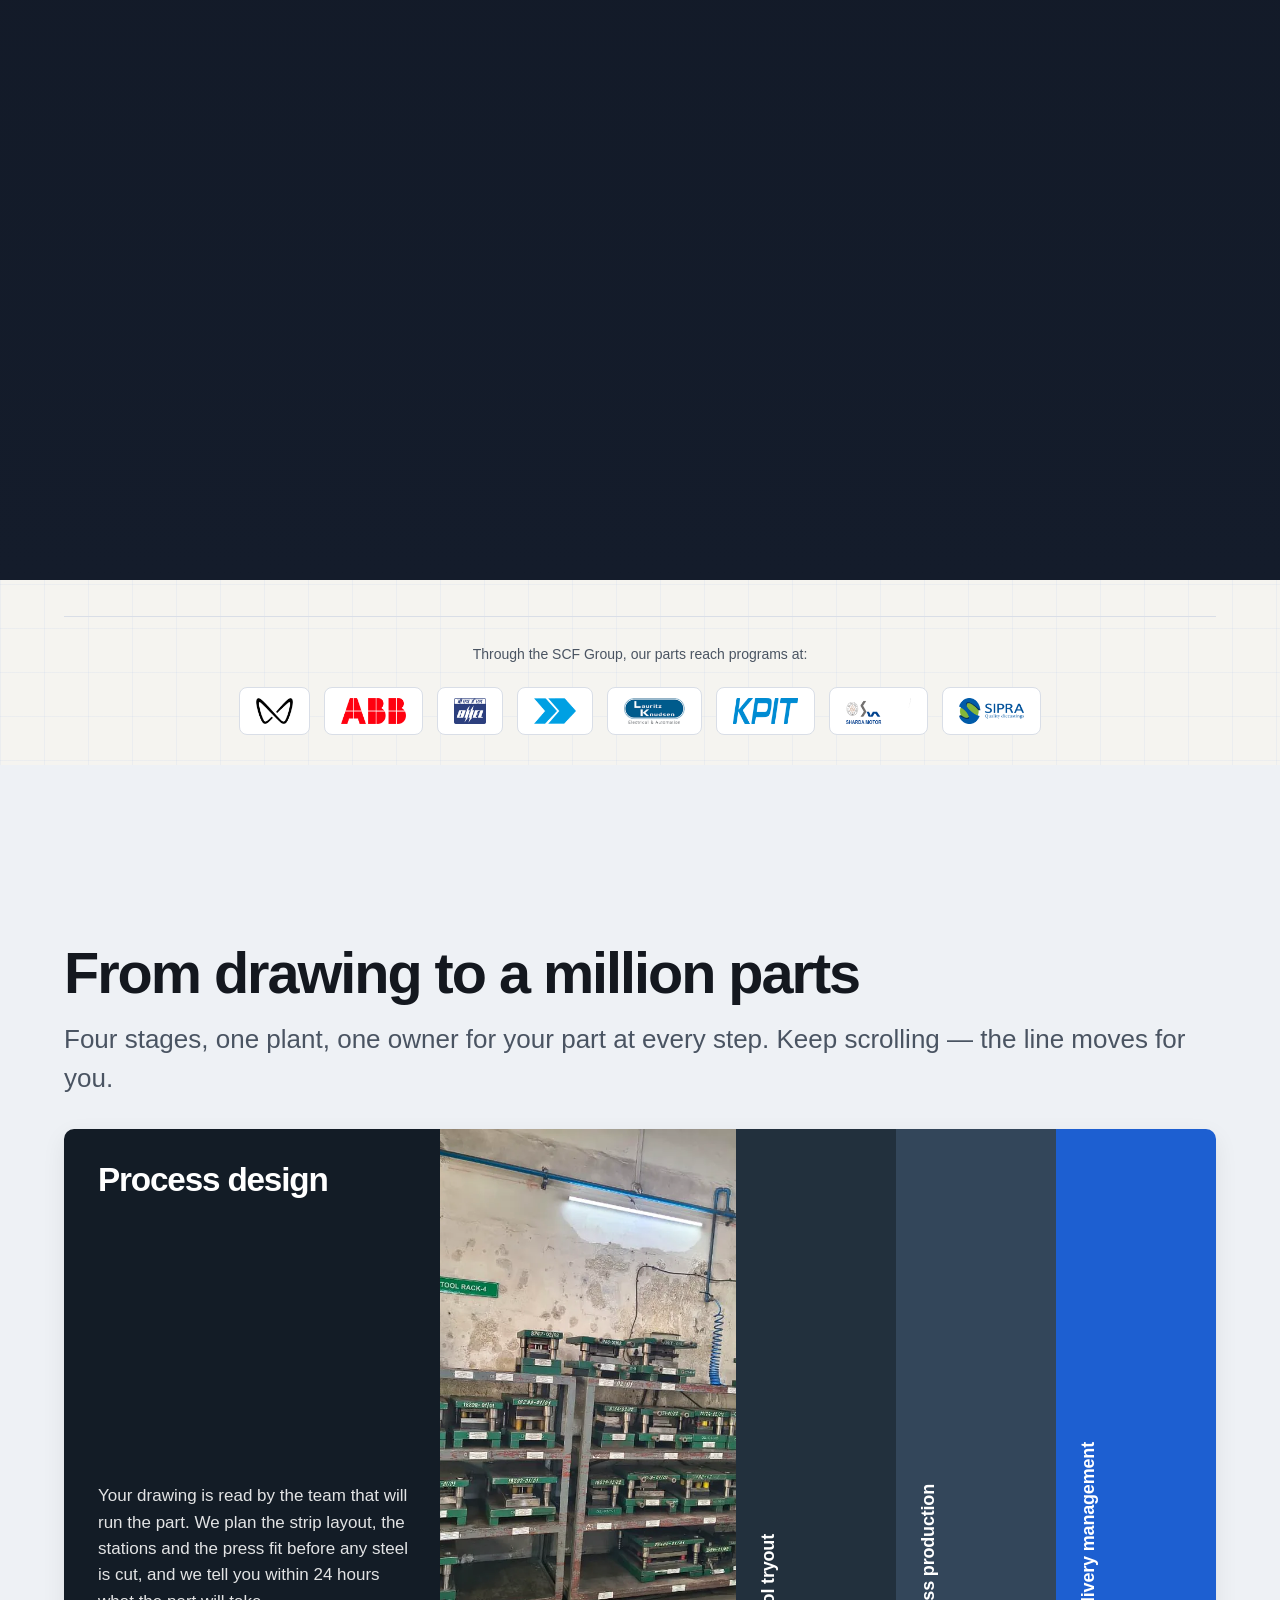
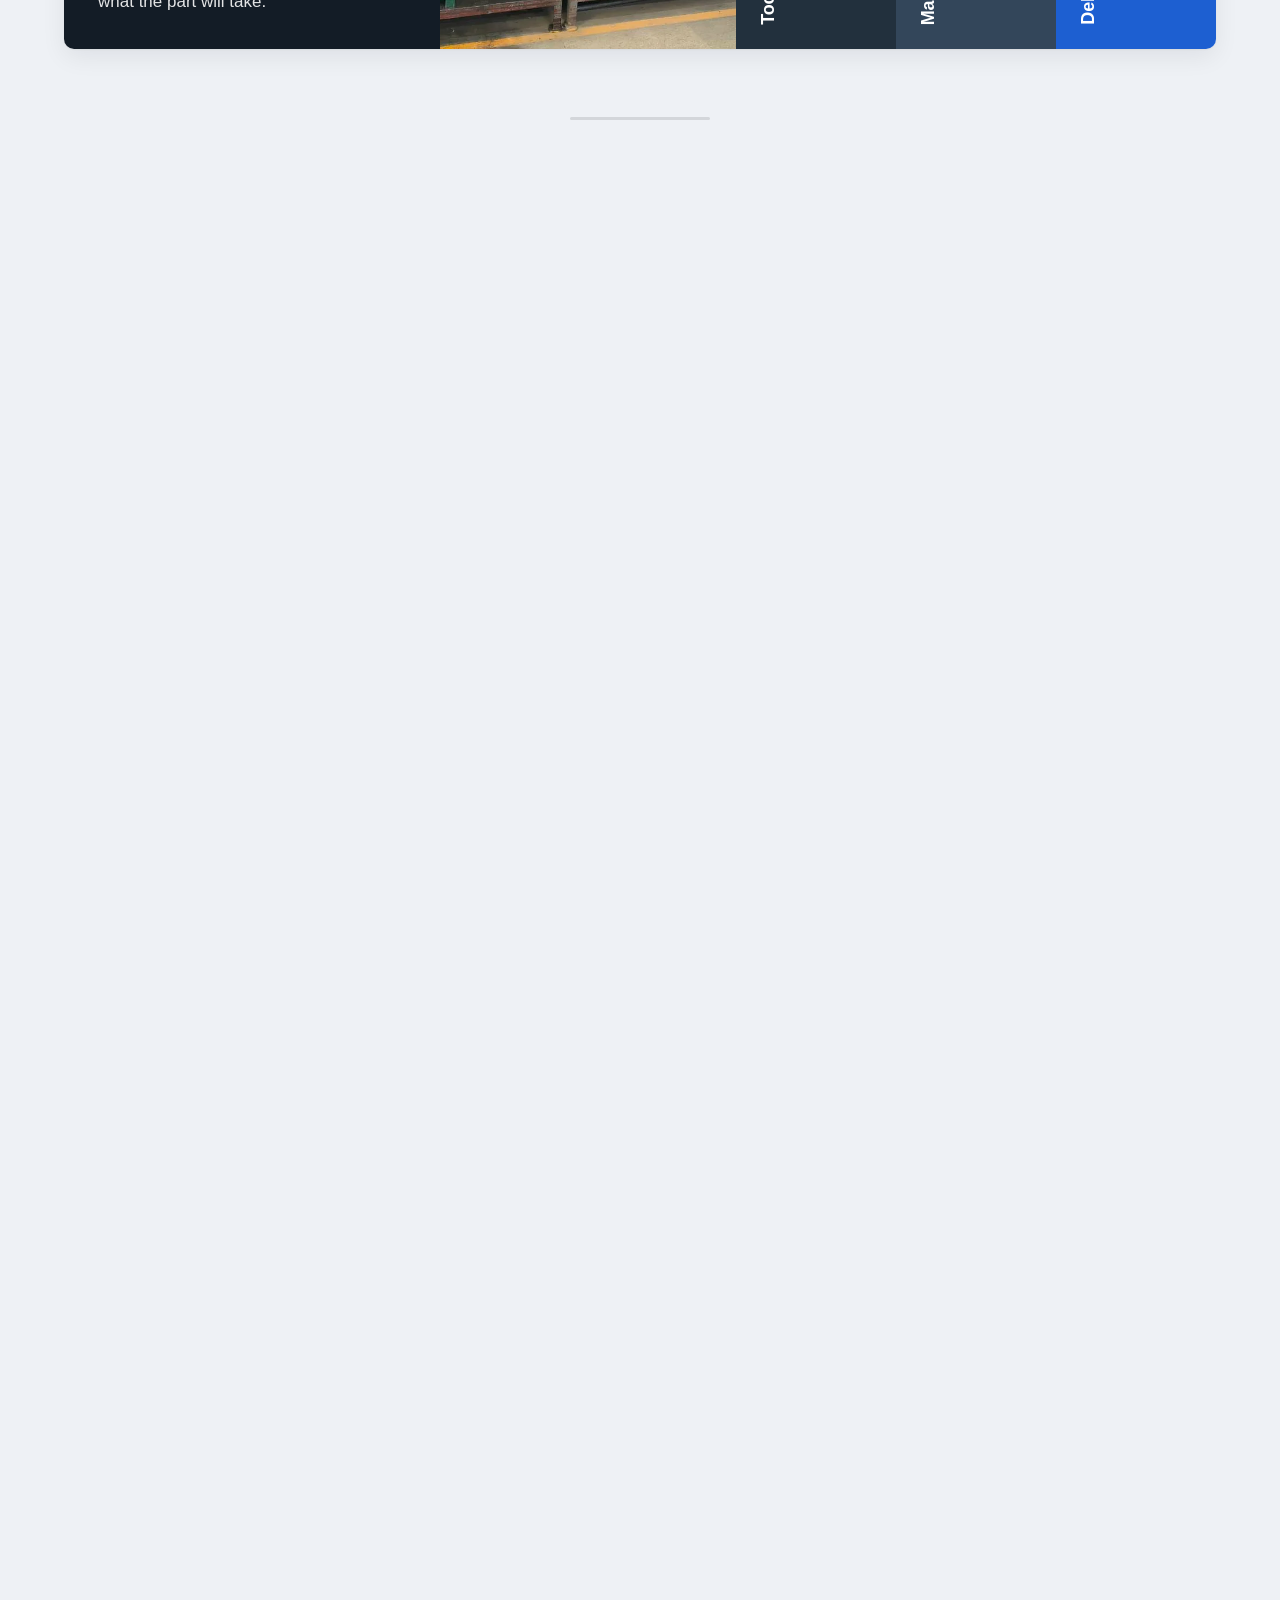
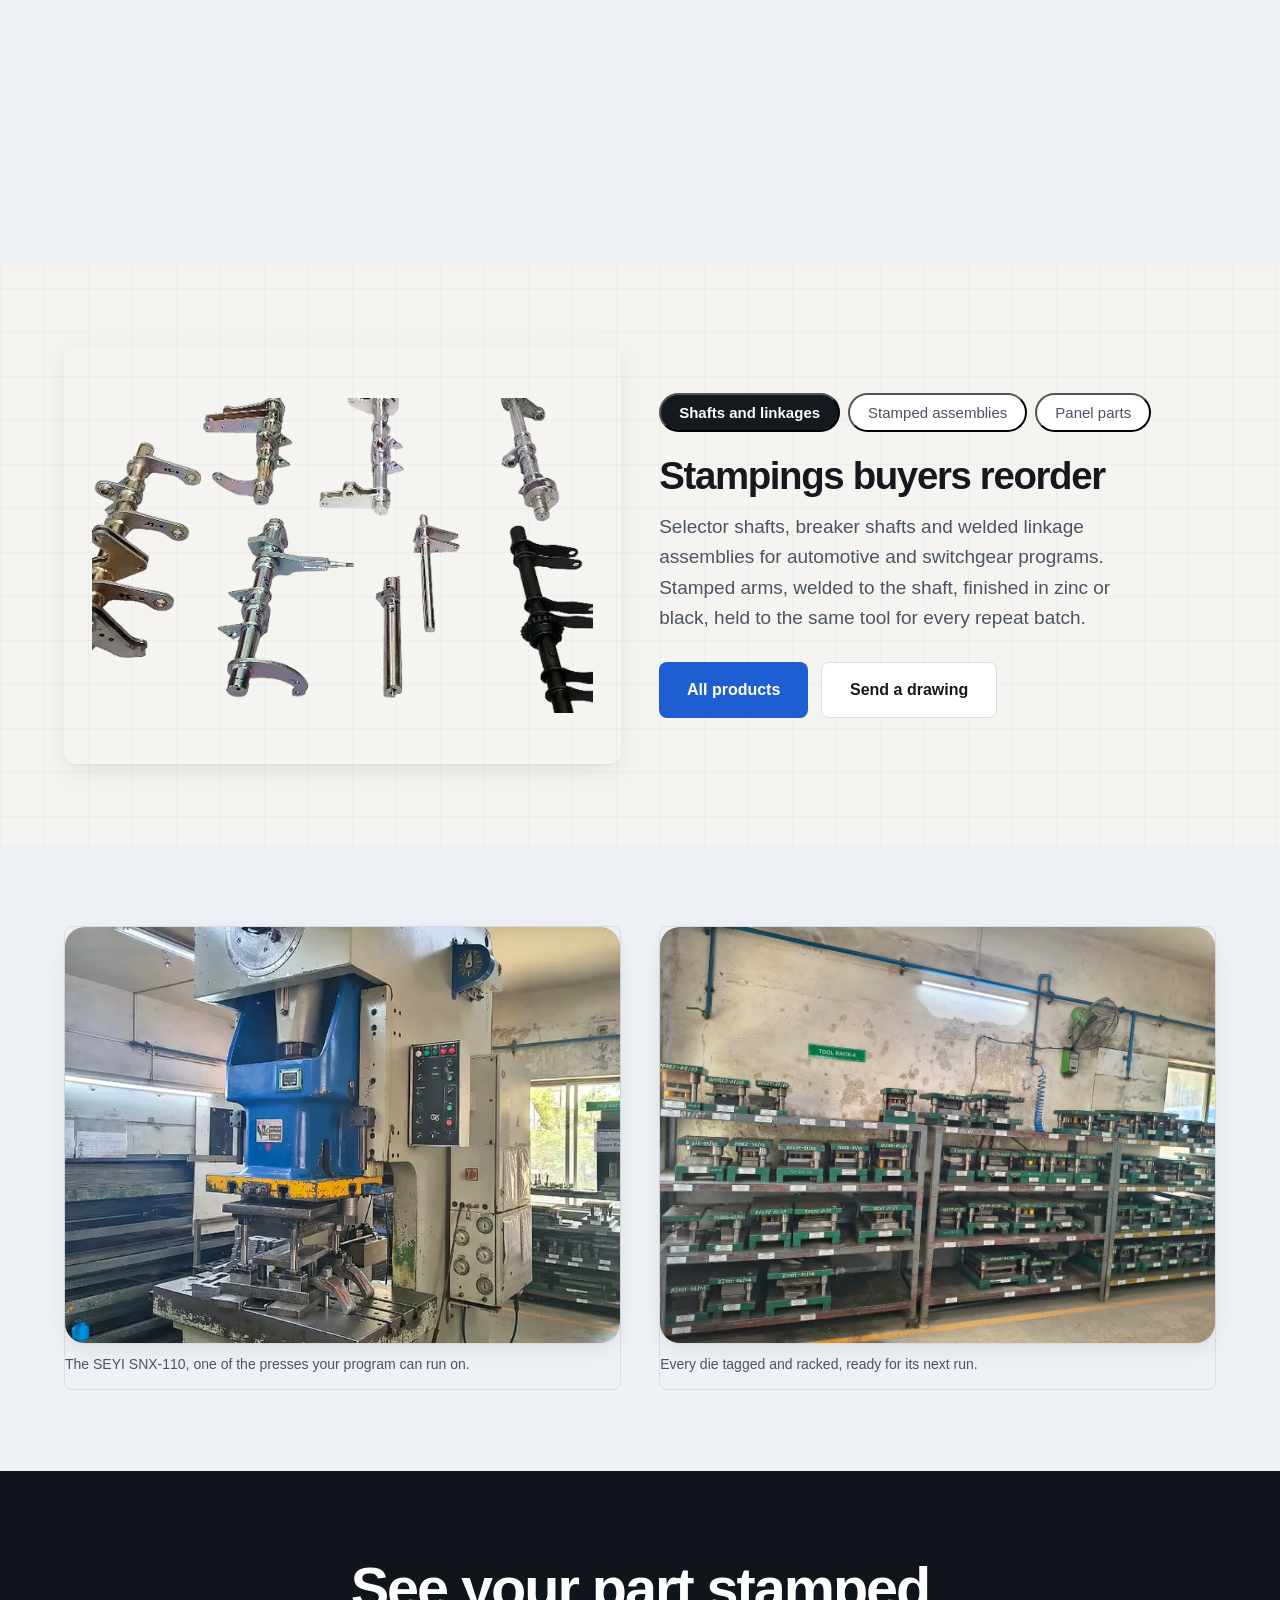
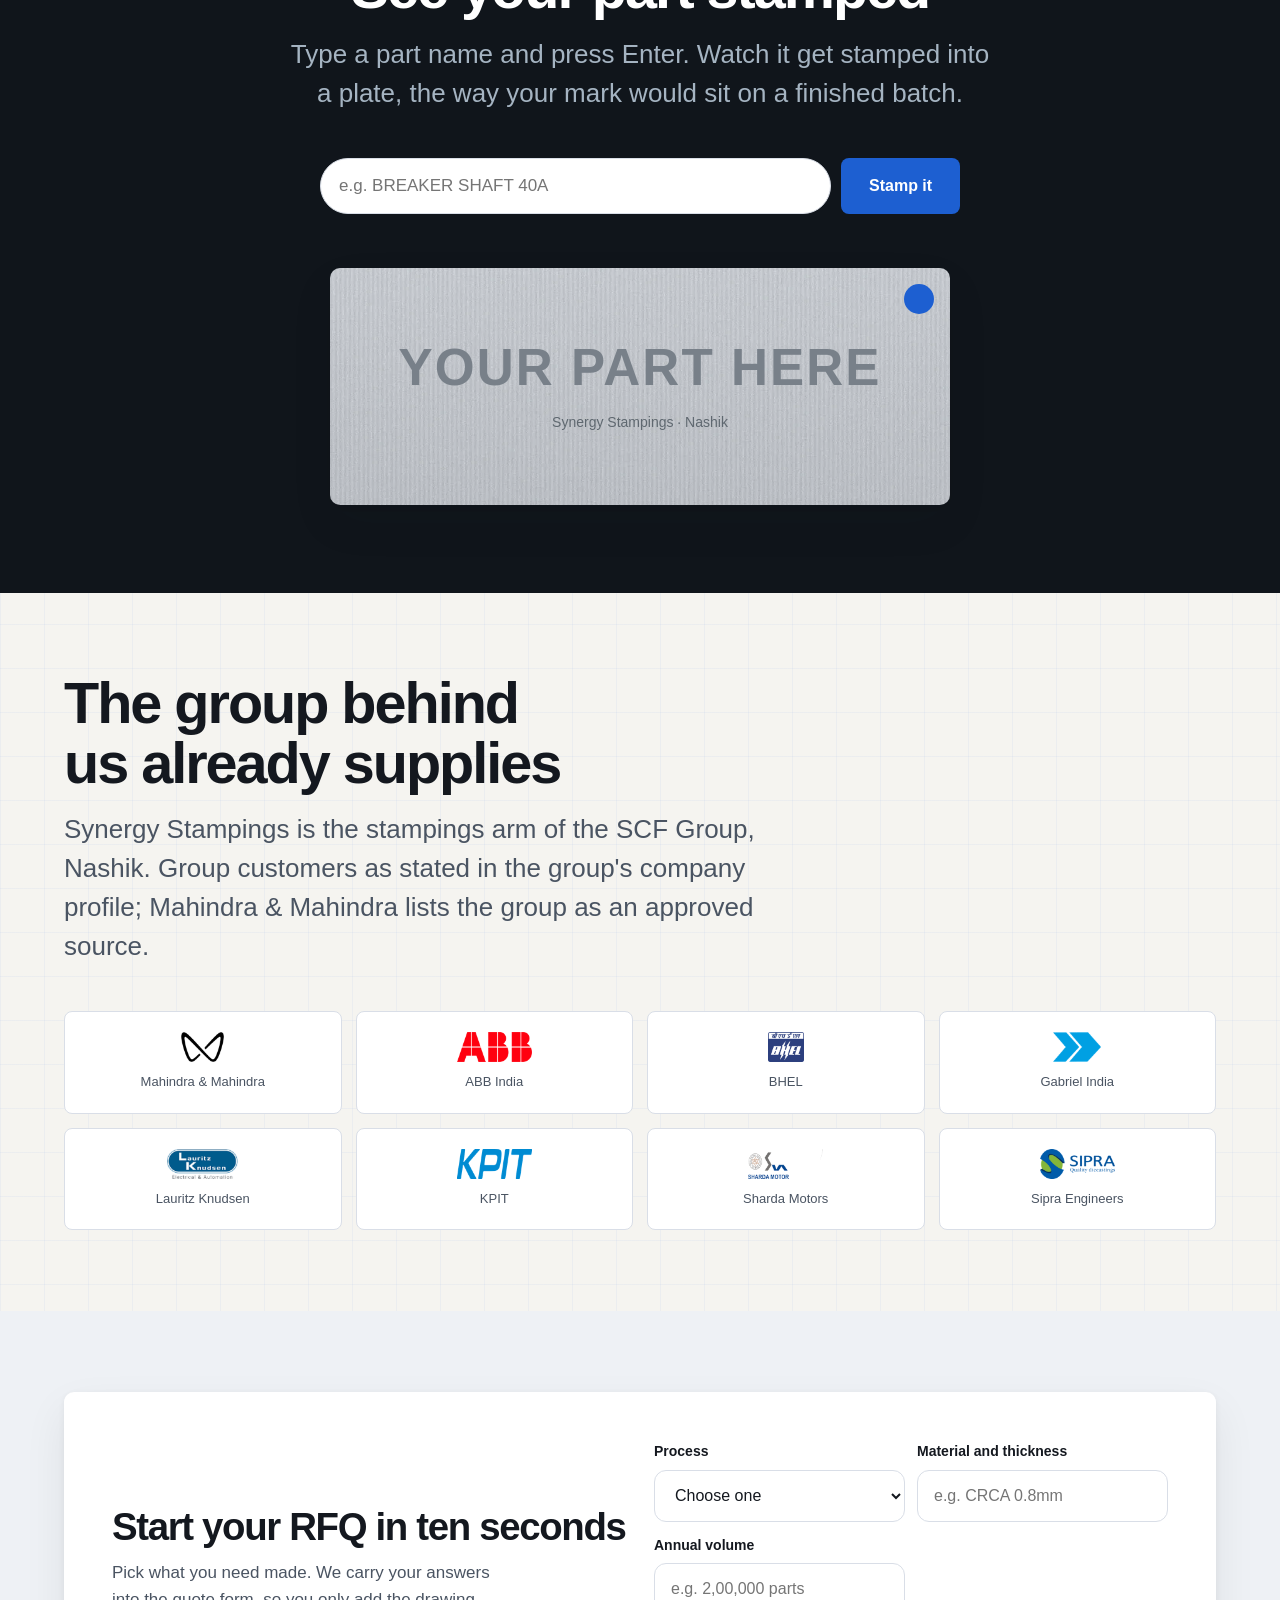
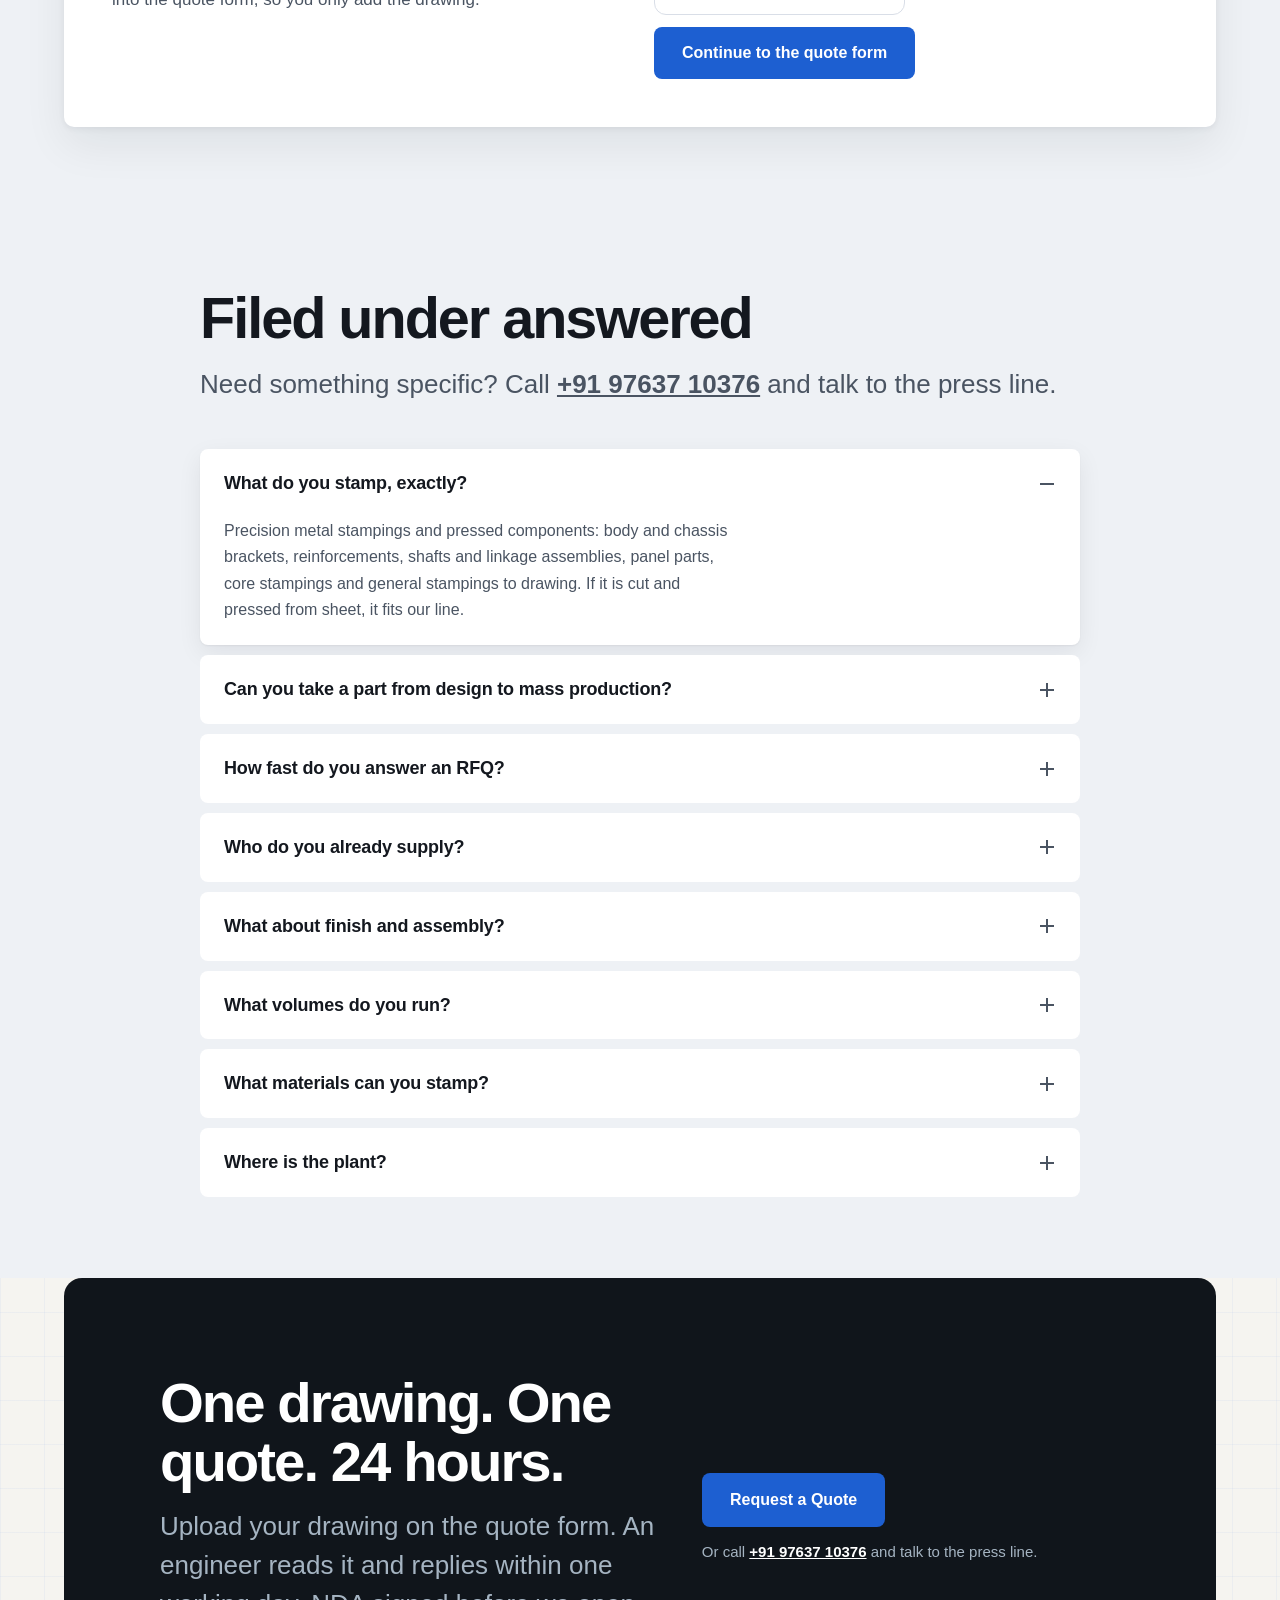
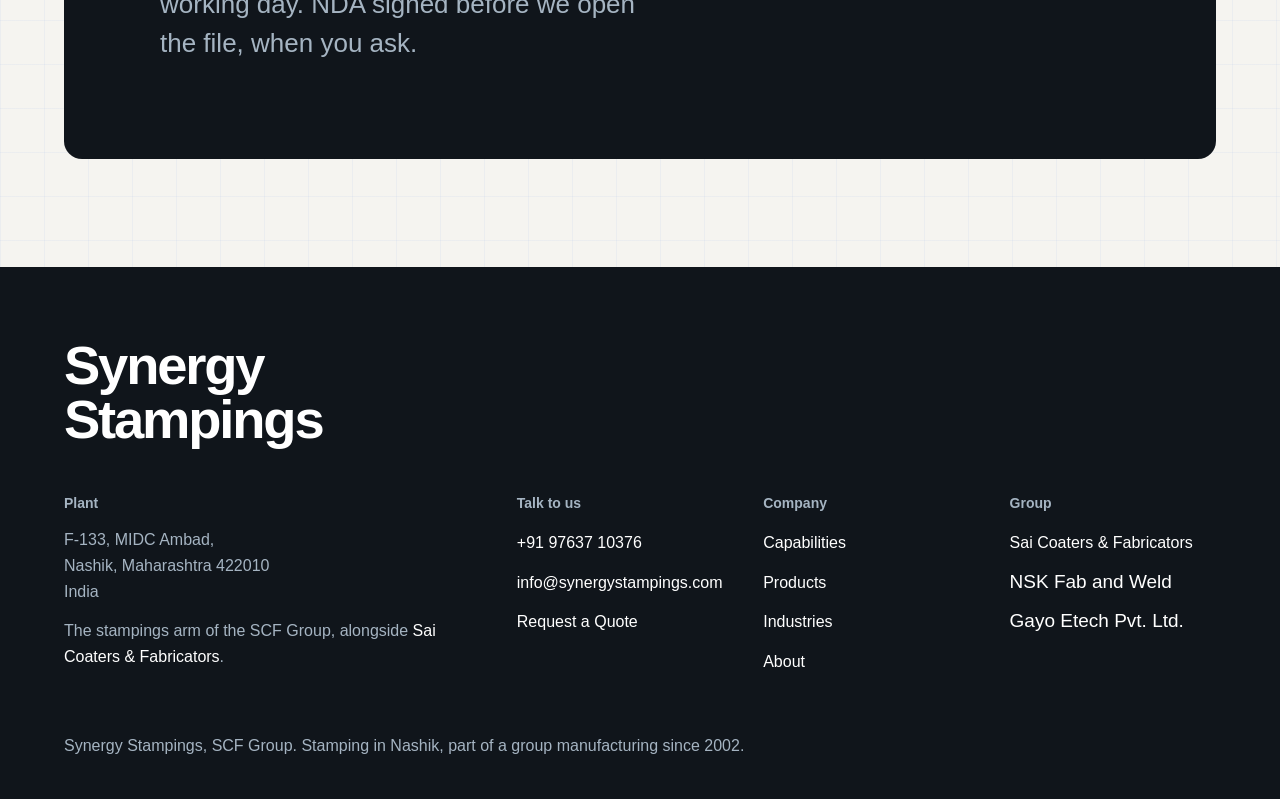
==== commit 0f7fed71: "WebGL-fail fallback: no3d class fades in hero photo; syn got the missing rule; hero3d guards no-webg" ====
--- a/synergy-stampings/index.html
+++ b/synergy-stampings/index.html
@@ -10,7 +10,7 @@
 <link rel="preconnect" href="https://api.fontshare.com">
 <link rel="preconnect" href="https://cdn.fontshare.com" crossorigin>
 <link href="https://api.fontshare.com/v2/css?f[]=switzer@400,500,600,700&display=swap" rel="stylesheet">
-<link rel="stylesheet" href="assets/site.css?v=1792093005">
+<link rel="stylesheet" href="assets/site.css?v=1792093434">
 <script type="application/ld+json">
 {
   "@context": "https://schema.org",
@@ -411,16 +411,16 @@
 <script type="module">
   // 3D hero loads AFTER first paint: the fallback image is the LCP visual;
   // three.js (671KB) downloads during idle time, then fades in.
-  const boot3d = () => import('./assets/hero3d.js?v=1792093005').then(m => {
+  const boot3d = () => import('./assets/hero3d.js?v=1792093434').then(m => {
     try {
       m.initHero3D({ kind: 'blank', accent: 0x1D5FD1, mount: '#hero3d', modelX: 0, modelScale: 1.28 });
       document.getElementById('hero3d').classList.add('on');
-    } catch (e) { /* fallback photo stays */ }
-  }).catch(() => {});
+    } catch (e) { document.getElementById('hero3d').classList.add('no3d'); }
+  }).catch(() => { document.getElementById('hero3d').classList.add('no3d'); });
   if ('requestIdleCallback' in window) requestIdleCallback(boot3d, { timeout: 2500 });
   else window.addEventListener('load', () => setTimeout(boot3d, 300));
 </script>
-<script src="assets/scrollfx.js?v=1792093005" defer></script>
-<script src="assets/site.js?v=1792093005" defer></script>
+<script src="assets/scrollfx.js?v=1792093434" defer></script>
+<script src="assets/site.js?v=1792093434" defer></script>
 </body>
 </html>
